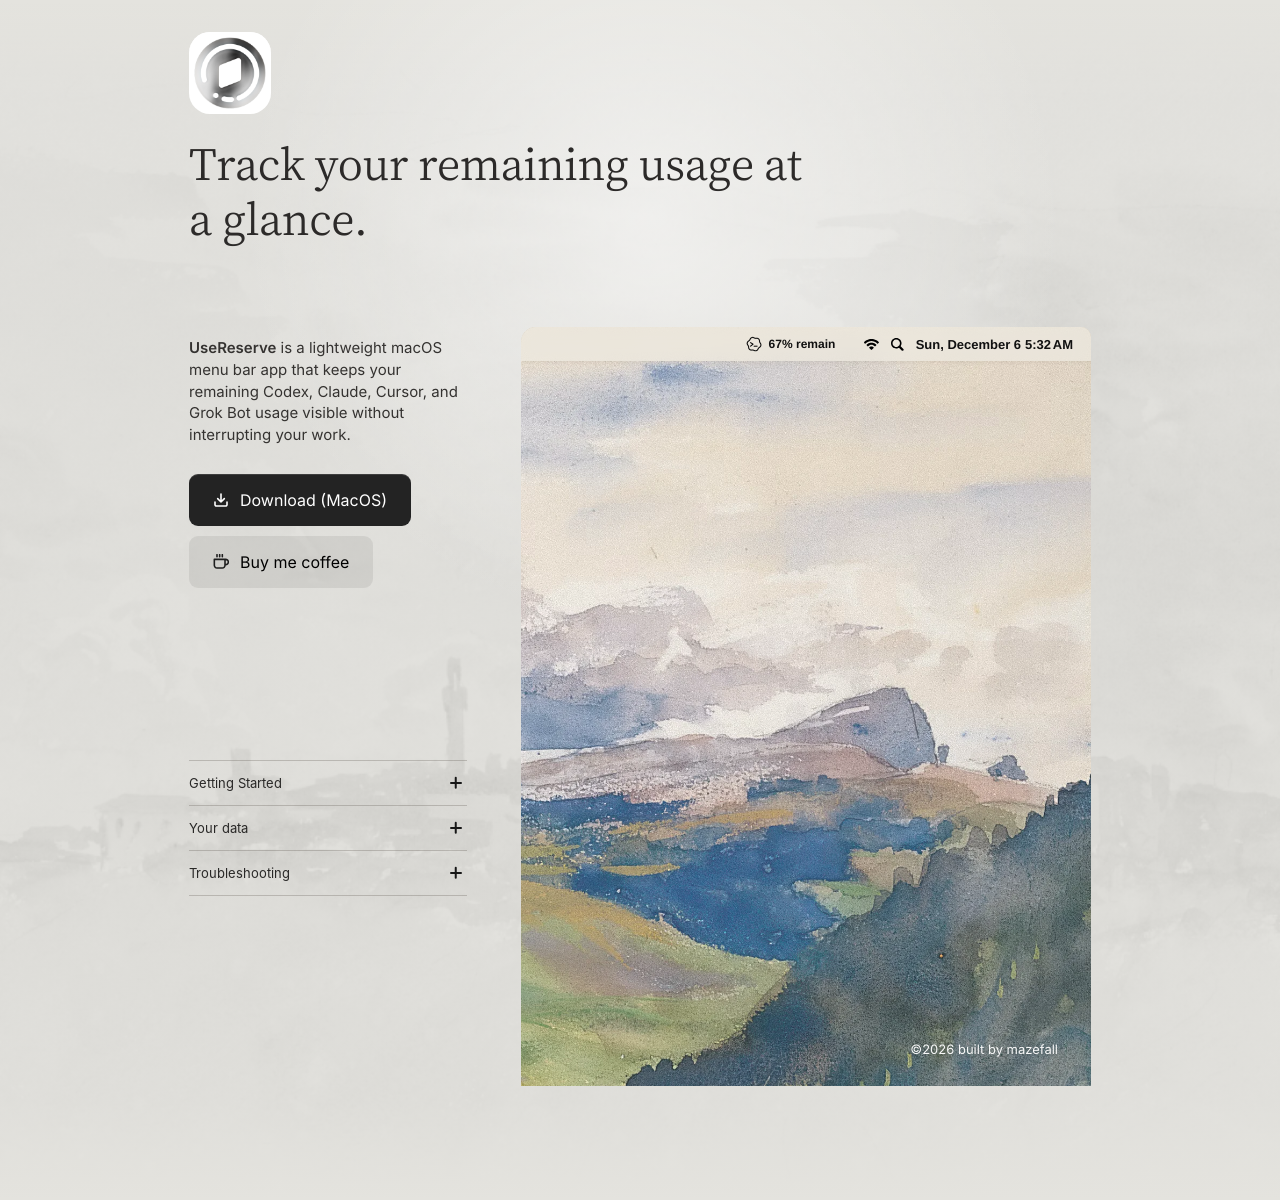
==== index.html @ 4b5d15a0 "Publish 344d034" ====
<!DOCTYPE html><html lang="en"><head><meta charSet="utf-8"/><meta name="viewport" content="width=device-width, initial-scale=1"/><link rel="preload" href="/images/usereserve-app-icon.png" as="image"/><link rel="preload" href="/images/download.svg" as="image"/><link rel="preload" href="/images/coffee.svg" as="image"/><link rel="preload" as="image" href="/images/met-watercolor.webp"/><link rel="preload" as="image" href="/images/codex-menu-template.png"/><link rel="preload" as="image" href="/images/more-option.svg"/><link rel="preload" as="image" href="/images/codex-icon.svg"/><link rel="preload" as="image" href="/images/claude-mark.png"/><link rel="preload" as="image" href="/images/cursor-icon.svg"/><link rel="preload" as="image" href="/images/grok-icon.svg"/><link rel="stylesheet" href="/_next/static/chunks/12x0hkj8fry18.css" data-precedence="next"/><link rel="preload" as="script" fetchPriority="low" href="/_next/static/chunks/2-xwlmnlyaeq1.js"/><script src="/_next/static/chunks/3fy_b2e1xac-s.js" async=""></script><script src="/_next/static/chunks/05tem0visqf24.js" async=""></script><script src="/_next/static/chunks/turbopack-0192ip6_jhaq9.js" async=""></script><script src="/_next/static/chunks/44oxwbh__ebkl.js" async="" crossorigin=""></script><script src="/_next/static/chunks/21liqk9z2zonb.js" async="" crossorigin=""></script><link rel="preload" as="image" href="/images/menu-wifi.svg"/><link rel="preload" as="image" href="/images/menu-search.svg"/><link rel="preload" href="https://static.cloudflareinsights.com/beacon.min.js" as="script" crossorigin=""/><meta name="theme-color" content="#e4e3de"/><title>UseReserve — macOS Usage: Codex, Claude, Cursor &amp; Grok Bot</title><meta name="description" content="A lightweight macOS menu bar app that keeps your remaining Codex, Claude, Cursor, and Grok Bot usage visible without interrupting your work."/><meta name="application-name" content="UseReserve"/><meta name="author" content="mazefall"/><meta name="robots" content="index, follow"/><meta name="googlebot" content="index, follow, max-video-preview:-1, max-image-preview:large, max-snippet:-1"/><link rel="canonical" href="https://usereserve.app/"/><meta name="google-site-verification" content="Ph3ktvAOfqdHMxSouBUlSY4p__La_72pyCP1MsgeFTg"/><meta property="og:title" content="UseReserve — macOS Usage: Codex, Claude, Cursor &amp; Grok Bot"/><meta property="og:description" content="Keep your remaining Codex, Claude, Cursor, and Grok Bot usage visible from the macOS menu bar."/><meta property="og:url" content="https://usereserve.app/"/><meta property="og:site_name" content="UseReserve"/><meta property="og:image" content="https://usereserve.app/images/usereserve-social.png"/><meta property="og:image:width" content="1200"/><meta property="og:image:height" content="630"/><meta property="og:image:alt" content="UseReserve — track your remaining usage at a glance"/><meta property="og:type" content="website"/><meta name="twitter:card" content="summary_large_image"/><meta name="twitter:title" content="UseReserve — macOS Usage: Codex, Claude, Cursor &amp; Grok Bot"/><meta name="twitter:description" content="Keep your remaining Codex, Claude, Cursor, and Grok Bot usage visible from the macOS menu bar."/><meta name="twitter:image" content="https://usereserve.app/images/usereserve-social.png"/><link rel="shortcut icon" href="/images/usereserve-app-icon.png"/><link rel="icon" href="/images/usereserve-app-icon.png"/><link rel="apple-touch-icon" href="/images/usereserve-app-icon.png"/><script src="/_next/static/chunks/0cz1d0mv5g_q7.js" noModule=""></script></head><body><div hidden=""><!--$--><!--/$--></div><script type="application/ld+json">{"@context":"https://schema.org","@type":"SoftwareApplication","name":"UseReserve","url":"https://usereserve.app/","image":"https://usereserve.app/images/usereserve-app-icon.png","description":"A lightweight macOS menu bar app that keeps remaining Codex, Claude, Cursor, and Grok Bot usage visible at a glance.","applicationCategory":"DeveloperApplication","operatingSystem":"macOS","downloadUrl":"https://github.com/mazefall/usereserve-site/releases/download/v1.1.0/UseReserve-1.1.0.dmg","offers":{"@type":"Offer","price":"0","priceCurrency":"USD"},"author":{"@type":"Person","name":"mazefall","url":"https://www.mazefall.com"}}</script><main class="site-page"><div class="page-content"><img class="app-icon" src="/images/usereserve-app-icon.png" alt="UseReserve" width="82" height="82"/><h1><span>Track your remaining usage at</span><span class="headline-second">a glance.</span></h1><p class="intro-copy"><strong>UseReserve</strong> is a lightweight macOS menu bar app that keeps your remaining Codex, Claude, Cursor, and Grok Bot usage visible without interrupting your work.</p><div class="actions" aria-label="UseReserve links"><a class="cta cta--primary" href="https://github.com/mazefall/usereserve-site/releases/download/v1.1.0/UseReserve-1.1.0.dmg"><img class="cta-icon" src="/images/download.svg" alt="" aria-hidden="true"/><span>Download (MacOS)</span></a><a class="cta cta--secondary" href="https://buymeacoffee.com/usereserve"><img class="cta-icon" src="/images/coffee.svg" alt="" aria-hidden="true"/><span>Buy me coffee</span></a></div><figure class="product-demo" aria-label="UseReserve running in the macOS menu bar"><img class="demo-artwork" src="/images/met-watercolor.webp" alt="Watercolor landscape with mountains and a deep blue valley" width="3876" height="2484"/><div class="demo-wash" aria-hidden="true"></div><div class="menu-bar"><div class="menu-trailing"><div class="menu-status-anchor"><div class="reserve-status" aria-hidden="true"><div class="status-rotator"><span class="status-provider"><img class="status-icon status-icon--codex" src="/images/codex-menu-template.png" alt=""/><span>67% remain</span></span></div></div><section class="usage-panel" aria-label="Example usage remaining" aria-hidden="true"><header class="usage-header"><strong>Usage Remaining</strong><img class="usage-more-icon" src="/images/more-option.svg" alt=""/></header><div class="usage-provider usage-provider--codex"><span class="provider-icon-shell provider-icon-shell--codex"><img src="/images/codex-icon.svg" alt="Codex"/></span><div class="usage-rows"><div class="usage-row"><span>Weekly</span><span class="usage-percent">67%</span><span class="usage-reset">Jul 21</span></div><div class="usage-row usage-row--reserve"><span></span><span class="reset-badge">1</span><span>Available Reset</span></div></div></div><div class="usage-divider usage-divider--codex-claude"></div><div class="usage-provider usage-provider--claude"><span class="provider-icon-shell provider-icon-shell--claude"><img src="/images/claude-mark.png" alt="Claude"/></span><div class="usage-rows"><div class="usage-row"><span>5hr Session</span><span class="usage-percent">100%</span><span class="usage-reset">1:34pm</span></div><div class="usage-row"><span>Weekly</span><span class="usage-percent">32%</span><span class="usage-reset">Jul 22</span></div></div></div><div class="usage-divider usage-divider--claude-cursor"></div><div class="usage-provider usage-provider--cursor"><span class="provider-icon-shell provider-icon-shell--cursor"><img src="/images/cursor-icon.svg" alt="Cursor"/></span><div class="usage-rows"><div class="usage-row"><span>Cursor</span><span class="usage-percent">72%</span><span class="usage-reset">Sep 30</span></div><div class="usage-row"><span>Other Models</span><span class="usage-percent">84%</span><span class="usage-reset">Sep 30</span></div></div></div><div class="usage-divider usage-divider--cursor-grok"></div><div class="usage-provider usage-provider--grok"><span class="provider-icon-shell provider-icon-shell--grok"><img src="/images/grok-icon.svg" alt="Grok Bot"/></span><div class="usage-rows"><div class="usage-row"><span>Weekly</span><span class="usage-percent">89%</span><span class="usage-reset">Sep 7</span></div></div></div></section></div><div class="menu-system-icons" aria-hidden="true"><img class="menu-symbol menu-symbol--wifi" src="/images/menu-wifi.svg" alt=""/><img class="menu-symbol menu-symbol--search" src="/images/menu-search.svg" alt=""/></div><span class="menu-time" aria-hidden="true"><span></span><span class="menu-clock"></span></span></div></div><figcaption class="art-credit">©2026 built by<!-- --> <a href="https://www.mazefall.com" target="_blank" rel="noreferrer">mazefall</a></figcaption></figure><div class="accordions"><section class="accordion-item" id="getting-started"><button class="accordion-trigger" id="getting-started-trigger" type="button" aria-expanded="false" aria-controls="getting-started-panel"><span>Getting Started</span><span class="accordion-symbol" aria-hidden="true"></span></button><div class="accordion-panel" id="getting-started-panel" role="region" aria-labelledby="getting-started-trigger" aria-hidden="true"><div class="accordion-panel-inner"><p>Open Codex, Claude Desktop, Cursor, or Grok Bot once, then launch UseReserve to see the limits available on your Mac. macOS may ask permission before UseReserve can read a protected local sign-in.</p></div></div></section><section class="accordion-item" id="your-data"><button class="accordion-trigger" id="your-data-trigger" type="button" aria-expanded="false" aria-controls="your-data-panel"><span>Your data</span><span class="accordion-symbol" aria-hidden="true"></span></button><div class="accordion-panel" id="your-data-panel" role="region" aria-labelledby="your-data-trigger" aria-hidden="true"><div class="accordion-panel-inner"><p>The UseReserve app is read-only and never stores credentials, cookies, or message content. It reads only the local sign-in information each installed provider needs for an ephemeral usage request. This website uses privacy-first Cloudflare Web Analytics to count visits and page performance without cookies or personal profiles.</p></div></div></section><section class="accordion-item" id="troubleshooting"><button class="accordion-trigger" id="troubleshooting-trigger" type="button" aria-expanded="false" aria-controls="troubleshooting-panel"><span>Troubleshooting</span><span class="accordion-symbol" aria-hidden="true"></span></button><div class="accordion-panel" id="troubleshooting-panel" role="region" aria-labelledby="troubleshooting-trigger" aria-hidden="true"><div class="accordion-panel-inner"><dl class="troubleshooting-list"><div><dt>Menu bar</dt><dd>Open UseReserve again if its icon is missing. If your menu bar is crowded, close an unused menu-bar app so macOS has room to show it.</dd></div><div><dt>Sign-in</dt><dd>Open Codex, Claude Desktop, Cursor, or Grok Bot and confirm you are signed in, then return to UseReserve.</dd></div><div><dt>Claude permission</dt><dd>Choose Connect Claude in UseReserve and approve access to Claude Safe Storage when macOS asks.</dd></div><div><dt>Cursor usage</dt><dd>Cursor must be installed and signed in. UseReserve shows Cursor and Other Models when those limits are available for your individual plan.</dd></div><div><dt>Grok Bot usage</dt><dd>Grok Bot must be installed. UseReserve prefers the account signed into Grok Bot, then falls back to Cursor&#x27;s sign-in if that account is unavailable or rejected. When Cursor fallback is active, choose Use Grok Bot Sign-In to switch accounts; if macOS blocks Grok Bot Safe Storage, choose Allow Grok Bot Access.</dd></div><div><dt>Stale readings</dt><dd>UseReserve keeps the last available reading during a temporary outage and shows when it was last updated.</dd></div><div><dt>Refresh</dt><dd>Open the more menu and choose Refresh after reconnecting to the internet or signing in again.</dd></div><div><dt>Hiding an app</dt><dd>Open the more menu and untick an app under Show/Hide to drop it from the panel. It stops being polled until you tick it again.</dd></div><div><dt>Login Items</dt><dd>If UseReserve does not start automatically, open System Settings → General → Login Items and enable UseReserve.</dd></div></dl></div></div></section></div></div></main><!--$--><!--/$--><script src="/_next/static/chunks/2-xwlmnlyaeq1.js" id="_R_" async=""></script><script>(self.__next_f=self.__next_f||[]).push([0])</script><script>self.__next_f.push([1,"1:\"$Sreact.fragment\"\n2:I[39756,[\"/_next/static/chunks/44oxwbh__ebkl.js\"],\"default\"]\n3:I[37457,[\"/_next/static/chunks/44oxwbh__ebkl.js\"],\"default\"]\n4:I[79520,[\"/_next/static/chunks/44oxwbh__ebkl.js\"],\"\"]\n5:I[35614,[\"/_next/static/chunks/44oxwbh__ebkl.js\",\"/_next/static/chunks/21liqk9z2zonb.js\"],\"ProductDemo\"]\n6:I[59805,[\"/_next/static/chunks/44oxwbh__ebkl.js\",\"/_next/static/chunks/21liqk9z2zonb.js\"],\"AccordionList\"]\n7:I[97367,[\"/_next/static/chunks/44oxwbh__ebkl.js\"],\"OutletBoundary\"]\n8:\"$Sreact.suspense\"\na:I[97367,[\"/_next/static/chunks/44oxwbh__ebkl.js\"],\"ViewportBoundary\"]\nd:I[68027,[\"/_next/static/chunks/44oxwbh__ebkl.js\"],\"default\",1]\n:HL[\"/_next/static/chunks/12x0hkj8fry18.css\",\"style\"]\n:HL[\"/images/usereserve-app-icon.png\",\"image\"]\n:HL[\"/images/download.svg\",\"image\"]\n:HL[\"/images/coffee.svg\",\"image\"]\n0:{\"P\":null,\"c\":[\"\",\"\"],\"q\":\"\",\"i\":false,\"f\":[[[\"\",{\"children\":[\"__PAGE__\",{},\"$undefined\",\"$undefined\",4608]},\"$undefined\",\"$undefined\",4624],[[\"$\",\"$1\",\"c\",{\"children\":[[[\"$\",\"link\",\"0\",{\"rel\":\"stylesheet\",\"href\":\"/_next/static/chunks/12x0hkj8fry18.css\",\"precedence\":\"next\",\"crossOrigin\":\"$undefined\",\"nonce\":\"$undefined\"}],[\"$\",\"script\",\"script-0\",{\"src\":\"/_next/static/chunks/44oxwbh__ebkl.js\",\"async\":true,\"nonce\":\"$undefined\"}]],[\"$\",\"html\",null,{\"lang\":\"en\",\"children\":[\"$\",\"body\",null,{\"children\":[[\"$\",\"$L2\",null,{\"parallelRouterKey\":\"children\",\"error\":\"$undefined\",\"errorStyles\":\"$undefined\",\"errorScripts\":\"$undefined\",\"template\":[\"$\",\"$L3\",null,{}],\"templateStyles\":\"$undefined\",\"templateScripts\":\"$undefined\",\"notFound\":[[[\"$\",\"title\",null,{\"children\":\"404: This page could not be found.\"}],[\"$\",\"div\",null,{\"style\":{\"fontFamily\":\"system-ui,\\\"Segoe UI\\\",Roboto,Helvetica,Arial,sans-serif,\\\"Apple Color Emoji\\\",\\\"Segoe UI Emoji\\\"\",\"height\":\"100vh\",\"textAlign\":\"center\",\"display\":\"flex\",\"flexDirection\":\"column\",\"alignItems\":\"center\",\"justifyContent\":\"center\"},\"children\":[\"$\",\"div\",null,{\"children\":[[\"$\",\"style\",null,{\"dangerouslySetInnerHTML\":{\"__html\":\"body{color:#000;background:#fff;margin:0}.next-error-h1{border-right:1px solid rgba(0,0,0,.3)}@media (prefers-color-scheme:dark){body{color:#fff;background:#000}.next-error-h1{border-right:1px solid rgba(255,255,255,.3)}}\"}}],[\"$\",\"h1\",null,{\"className\":\"next-error-h1\",\"style\":{\"display\":\"inline-block\",\"margin\":\"0 20px 0 0\",\"padding\":\"0 23px 0 0\",\"fontSize\":24,\"fontWeight\":500,\"verticalAlign\":\"top\",\"lineHeight\":\"49px\"},\"children\":404}],[\"$\",\"div\",null,{\"style\":{\"display\":\"inline-block\"},\"children\":[\"$\",\"h2\",null,{\"style\":{\"fontSize\":14,\"fontWeight\":400,\"lineHeight\":\"49px\",\"margin\":0},\"children\":\"This page could not be found.\"}]}]]}]}]],[]],\"forbidden\":\"$undefined\",\"unauthorized\":\"$undefined\"}],[\"$\",\"$L4\",null,{\"id\":\"cloudflare-web-analytics\",\"strategy\":\"afterInteractive\",\"type\":\"module\",\"crossOrigin\":\"anonymous\",\"src\":\"https://static.cloudflareinsights.com/beacon.min.js\",\"data-cf-beacon\":\"{\\\"token\\\":\\\"161fef571741419490c86eca821cf598\\\"}\"}]]}]}]]}],{\"children\":[[\"$\",\"$1\",\"c\",{\"children\":[[[\"$\",\"script\",null,{\"type\":\"application/ld+json\",\"dangerouslySetInnerHTML\":{\"__html\":\"{\\\"@context\\\":\\\"https://schema.org\\\",\\\"@type\\\":\\\"SoftwareApplication\\\",\\\"name\\\":\\\"UseReserve\\\",\\\"url\\\":\\\"https://usereserve.app/\\\",\\\"image\\\":\\\"https://usereserve.app/images/usereserve-app-icon.png\\\",\\\"description\\\":\\\"A lightweight macOS menu bar app that keeps remaining Codex, Claude, Cursor, and Grok Bot usage visible at a glance.\\\",\\\"applicationCategory\\\":\\\"DeveloperApplication\\\",\\\"operatingSystem\\\":\\\"macOS\\\",\\\"downloadUrl\\\":\\\"https://github.com/mazefall/usereserve-site/releases/download/v1.1.0/UseReserve-1.1.0.dmg\\\",\\\"offers\\\":{\\\"@type\\\":\\\"Offer\\\",\\\"price\\\":\\\"0\\\",\\\"priceCurrency\\\":\\\"USD\\\"},\\\"author\\\":{\\\"@type\\\":\\\"Person\\\",\\\"name\\\":\\\"mazefall\\\",\\\"url\\\":\\\"https://www.mazefall.com\\\"}}\"}}],[\"$\",\"main\",null,{\"className\":\"site-page\",\"children\":[\"$\",\"div\",null,{\"className\":\"page-content\",\"children\":[[\"$\",\"img\",null,{\"className\":\"app-icon\",\"src\":\"/images/usereserve-app-icon.png\",\"alt\":\"UseReserve\",\"width\":82,\"height\":82}],[\"$\",\"h1\",null,{\"children\":[[\"$\",\"span\",null,{\"children\":\"Track your remaining usage at\"}],[\"$\",\"span\",null,{\"className\":\"headline-second\",\"children\":\"a glance.\"}]]}],[\"$\",\"p\",null,{\"className\":\"intro-copy\",\"children\":[[\"$\",\"strong\",null,{\"children\":\"UseReserve\"}],\" is a lightweight macOS menu bar app that keeps your remaining Codex, Claude, Cursor, and Grok Bot usage visible without interrupting your work.\"]}],[\"$\",\"div\",null,{\"className\":\"actions\",\"aria-label\":\"UseReserve links\",\"children\":[[\"$\",\"a\",null,{\"className\":\"cta cta--primary\",\"href\":\"https://github.com/mazefall/usereserve-site/releases/download/v1.1.0/UseReserve-1.1.0.dmg\",\"children\":[[\"$\",\"img\",null,{\"className\":\"cta-icon\",\"src\":\"/images/download.svg\",\"alt\":\"\",\"aria-hidden\":\"true\"}],[\"$\",\"span\",null,{\"children\":\"Download (MacOS)\"}]]}],[\"$\",\"a\",null,{\"className\":\"cta cta--secondary\",\"href\":\"https://buymeacoffee.com/usereserve\",\"children\":[[\"$\",\"img\",null,{\"className\":\"cta-icon\",\"src\":\"/images/coffee.svg\",\"alt\":\"\",\"aria-hidden\":\"true\"}],[\"$\",\"span\",null,{\"children\":\"Buy me coffee\"}]]}]]}],[\"$\",\"$L5\",null,{}],[\"$\",\"$L6\",null,{}]]}]}]],[[\"$\",\"script\",\"script-0\",{\"src\":\"/_next/static/chunks/21liqk9z2zonb.js\",\"async\":true,\"nonce\":\"$undefined\"}]],[\"$\",\"$L7\",null,{\"children\":[\"$\",\"$8\",null,{\"name\":\"Next.MetadataOutlet\",\"children\":\"$@9\"}]}]]}],{},null,false,null]},null,false,null],[\"$\",\"$1\",\"h\",{\"children\":[null,[\"$\",\"$La\",null,{\"children\":\"$Lb\"}],\"$Lc\",null]}],false]],\"m\":\"$undefined\",\"G\":[\"$d\",[\"$Le\"]],\"S\":true,\"h\":null,\"r\":\"$undefined\",\"s\":\"$undefined\",\"a\":\"$undefined\",\"l\":\"$undefined\",\"p\":\"$undefined\",\"d\":\"$undefined\",\"b\":\"pVK3_zwSUQrmt5VU-mukL\"}\nf:I[97367,[\"/_next/static/chunks/44oxwbh__ebkl.js\"],\"MetadataBoundary\"]\nc:[\"$\",\"div\",null,{\"hidden\":true,\"children\":[\"$\",\"$Lf\",null,{\"children\":[\"$\",\"$8\",null,{\"name\":\"Next.Metadata\",\"children\":\"$L10\"}]}]}]\ne:[\"$\",\"link\",\"0\",{\"rel\":\"stylesheet\",\"href\":\"/_next/static/chunks/12x0hkj8fry18.css\",\"precedence\":\"next\",\"crossOrigin\":\"$undefined\",\"nonce\":\"$undefined\"}]\nb:[[\"$\",\"meta\",\"0\",{\"charSet\":\"utf-8\"}],[\"$\",\"meta\",\"1\",{\"name\":\"viewport\",\"content\":\"width=device-width, initial-scale=1\"}],[\"$\",\"meta\",\"2\",{\"name\":\"theme-color\",\"content\":\"#e4e3de\"}]]\n11:I[27201,[\"/_next/static/chunks/44oxwbh__ebkl.js\"],\"IconMark\"]\n9:null\n10:[[\"$\",\"title\",\"0\",{\"children\":\"UseReserve — macOS Usage: Codex, Claude, Cursor \u0026 Grok Bot\"}],[\"$\",\"meta\",\"1\",{\"name\":\"description\",\"content\":\"A lightweight macOS menu bar app that keeps your remaining Codex, Claude, Cursor, and Grok Bot usage visible without interrupting your work.\"}],[\"$\",\"meta\",\"2\",{\"name\":\"application-name\",\"content\":\"UseReserve\"}],[\"$\",\"meta\",\"3\",{\"name\":\"author\",\"content\":\"mazefall\"}],[\"$\",\"meta\",\"4\",{\"name\":\"robots\",\"content\":\"index, follow\"}],[\"$\",\"meta\",\"5\",{\"name\":\"googlebot\",\"content\":\"index, follow, max-video-preview:-1, max-image-preview:large, max-snippet:-1\"}],[\"$\",\"link\",\"6\",{\"rel\":\"canonical\",\"href\":\"https://usereserve.app/\"}],[\"$\",\"meta\",\"7\",{\"name\":\"google-site-verification\",\"content\":\"Ph3ktvAOfqdHMxSouBUlSY4p__La_72pyCP1MsgeFTg\"}],[\"$\",\"meta\",\"8\",{\"property\":\"og:title\",\"content\":\"UseReserve — macOS Usage: Codex, Claude, Cursor \u0026 Grok Bot\"}],[\"$\",\"meta\",\"9\",{\"property\":\"og:description\",\"content\":\"Keep your remaining Codex, Claude, Cursor, and Grok Bot usage visible from the macOS menu bar.\"}],[\"$\",\"meta\",\"10\",{\"property\":\"og:url\",\"content\":\"https://usereserve.app/\"}],[\"$\",\"meta\",\"11\",{\"property\":\"og:site_name\",\"content\":\"UseReserve\"}],[\"$\",\"meta\",\"12\",{\"property\":\"og:image\",\"content\":\"https://usereserve.app/images/usereserve-social.png\"}],[\"$\",\"meta\",\"13\",{\"property\":\"og:image:width\",\"content\":\"1200\"}],[\"$\",\"meta\",\"14\",{\"property\":\"og:image:height\",\"content\":\"630\"}],[\"$\",\"meta\",\"15\",{\"property\":\"og:image:alt\",\"content\":\"UseReserve — track your remaining usage at a glance\"}],[\"$\",\"meta\",\"16\",{\"property\":\"og:type\",\"content\":\"website\"}],[\"$\",\"meta\",\"17\",{\"name\":\"twitter:card\",\"content\":\"summary_large_image\"}],[\"$\",\"meta\",\"18\",{\"name\":\"twitter:title\",\"content\":\"UseReserve — macOS Usage: Codex, Claude, Cursor \u0026 Grok Bot\"}],[\"$\",\"meta\",\"19\",{\"name\":\"twitter:description\",\"content\":\"Keep your remaining Codex, Claude, Cursor, and Grok Bot usage visible from the macOS menu bar.\"}],[\"$\",\"meta\",\"20\",{\"name\":\"twitter:image\",\"content\":\"https://usereserve.app/images/usereserve-social.png\"}],[\"$\",\"link\",\"21\",{\"rel\":\"shortcut icon\",\"href\":\"/images/usereserve-app-icon.png\"}],[\"$\",\"link\",\"22\",{\"rel\":\"icon\",\"href\":\"/images/usereserve-app-icon.png\"}],[\"$\",\"link\",\"23\",{\"rel\":\"apple-touch-icon\",\"href\":\"/images/usereserve-app-icon.png\"}],[\"$\",\"$L11\",\"24\",{}]]\n"])</script></body></html>
---- _next/static/chunks/12x0hkj8fry18.css ----
@layer theme{:root,:host{--font-sans:ui-sans-serif, system-ui, sans-serif, "Apple Color Emoji", "Segoe UI Emoji", "Segoe UI Symbol", "Noto Color Emoji";--font-mono:ui-monospace, SFMono-Regular, Menlo, Monaco, Consolas, "Liberation Mono", "Courier New", monospace;--spacing:.25rem;--default-font-family:var(--font-sans);--default-mono-font-family:var(--font-mono)}}@layer base{*,:after,:before,::backdrop{box-sizing:border-box;border:0 solid;margin:0;padding:0}::file-selector-button{box-sizing:border-box;border:0 solid;margin:0;padding:0}html,:host{-webkit-text-size-adjust:100%;tab-size:4;line-height:1.5;font-family:var(--default-font-family,ui-sans-serif, system-ui, sans-serif, "Apple Color Emoji", "Segoe UI Emoji", "Segoe UI Symbol", "Noto Color Emoji");font-feature-settings:var(--default-font-feature-settings,normal);font-variation-settings:var(--default-font-variation-settings,normal);-webkit-tap-highlight-color:transparent}hr{height:0;color:inherit;border-top-width:1px}abbr:where([title]){-webkit-text-decoration:underline dotted;text-decoration:underline dotted}h1,h2,h3,h4,h5,h6{font-size:inherit;font-weight:inherit}a{color:inherit;-webkit-text-decoration:inherit;-webkit-text-decoration:inherit;-webkit-text-decoration:inherit;-webkit-text-decoration:inherit;text-decoration:inherit}b,strong{font-weight:bolder}code,kbd,samp,pre{font-family:var(--default-mono-font-family,ui-monospace, SFMono-Regular, Menlo, Monaco, Consolas, "Liberation Mono", "Courier New", monospace);font-feature-settings:var(--default-mono-font-feature-settings,normal);font-variation-settings:var(--default-mono-font-variation-settings,normal);font-size:1em}small{font-size:80%}sub,sup{vertical-align:baseline;font-size:75%;line-height:0;position:relative}sub{bottom:-.25em}sup{top:-.5em}table{text-indent:0;border-color:inherit;border-collapse:collapse}:-moz-focusring{outline:auto}progress{vertical-align:baseline}summary{display:list-item}ol,ul,menu{list-style:none}img,svg,video,canvas,audio,iframe,embed,object{vertical-align:middle;display:block}img,video{max-width:100%;height:auto}button,input,select,optgroup,textarea{font:inherit;font-feature-settings:inherit;font-variation-settings:inherit;letter-spacing:inherit;color:inherit;opacity:1;background-color:#0000;border-radius:0}::file-selector-button{font:inherit;font-feature-settings:inherit;font-variation-settings:inherit;letter-spacing:inherit;color:inherit;opacity:1;background-color:#0000;border-radius:0}:where(select:is([multiple],[size])) optgroup{font-weight:bolder}:where(select:is([multiple],[size])) optgroup option{padding-inline-start:20px}::file-selector-button{margin-inline-end:4px}::placeholder{opacity:1}@supports (not ((-webkit-appearance:-apple-pay-button))) or (contain-intrinsic-size:1px){::placeholder{color:currentColor}@supports (color:color-mix(in lab, red, red)){::placeholder{color:color-mix(in oklab, currentcolor 50%, transparent)}}}textarea{resize:vertical}::-webkit-search-decoration{-webkit-appearance:none}::-webkit-date-and-time-value{min-height:1lh;text-align:inherit}::-webkit-datetime-edit{display:inline-flex}::-webkit-datetime-edit-fields-wrapper{padding:0}::-webkit-datetime-edit{padding-block:0}::-webkit-datetime-edit-year-field{padding-block:0}::-webkit-datetime-edit-month-field{padding-block:0}::-webkit-datetime-edit-day-field{padding-block:0}::-webkit-datetime-edit-hour-field{padding-block:0}::-webkit-datetime-edit-minute-field{padding-block:0}::-webkit-datetime-edit-second-field{padding-block:0}::-webkit-datetime-edit-millisecond-field{padding-block:0}::-webkit-datetime-edit-meridiem-field{padding-block:0}::-webkit-calendar-picker-indicator{line-height:1}:-moz-ui-invalid{box-shadow:none}button,input:where([type=button],[type=reset],[type=submit]){appearance:button}::file-selector-button{appearance:button}::-webkit-inner-spin-button{height:auto}::-webkit-outer-spin-button{height:auto}[hidden]:where(:not([hidden=until-found])){display:none!important}}@layer components;@layer utilities{.visible{visibility:visible}.sr-only{clip-path:inset(50%);white-space:nowrap;border-width:0;width:1px;height:1px;margin:-1px;padding:0;position:absolute;overflow:hidden}.static{position:static}.start{inset-inline-start:var(--spacing)}.grow{flex-grow:1}}@font-face{font-family:Inter;src:url(/fonts/Inter-Regular.otf)format("opentype");font-style:normal;font-weight:400;font-display:swap}@font-face{font-family:Inter;src:url(/fonts/Inter-Medium.otf)format("opentype");font-style:normal;font-weight:500;font-display:swap}@font-face{font-family:Inter;src:url(/fonts/Inter-SemiBold.otf)format("opentype");font-style:normal;font-weight:600;font-display:swap}@font-face{font-family:Cactus Classical Serif;src:url(/fonts/CactusClassicalSerif-Site.ttf)format("truetype");font-style:normal;font-weight:400;font-display:swap}:root{--ink:#292827;--muted-ink:#65615e;--paper:#e4e3de;--line:#564f4945}*{box-sizing:border-box}html{background-color:var(--paper);min-height:100%}body{min-height:100vh;color:var(--ink);background-color:var(--paper);-webkit-font-smoothing:antialiased;text-rendering:geometricprecision;margin:0;font-family:Inter,-apple-system,BlinkMacSystemFont,Segoe UI,sans-serif;font-size:14px}button,a{-webkit-tap-highlight-color:transparent;font:inherit}.sr-only{clip:rect(0, 0, 0, 0);white-space:nowrap;border:0;width:1px;height:1px;margin:-1px;padding:0;position:absolute;overflow:hidden}.site-page{background-color:var(--paper);isolation:isolate;min-height:max(1200px,100svh);position:relative;overflow:hidden}.site-page:before,.site-page:after{z-index:-2;content:"";pointer-events:none;position:absolute;inset:0}.site-page:before{filter:saturate(.26)contrast(.92);opacity:.68;background:url(/images/paper-landscape.png) bottom/cover no-repeat;-webkit-mask-image:linear-gradient(#0000 0,#000 8% 92%,#0000 100%);mask-image:linear-gradient(#0000 0,#000 8% 92%,#0000 100%)}.site-page:after{z-index:-1;background:radial-gradient(circle at 51% 18%,#ffffff80,#0000 35%),linear-gradient(#e4e3dea8,#e4e3dec7)}.page-content{width:902px;min-height:1054px;margin:max(32px,50svh - 527px) auto 0;position:relative}.app-icon{object-fit:cover;border-radius:21px;width:82px;height:82px;animation:.52s cubic-bezier(.22,1,.36,1) 80ms both reveal-icon;position:absolute;top:0;left:0;box-shadow:inset 0 1px #fffffff2}h1{color:#2c2a29;letter-spacing:-.46px;width:650px;margin:0;font-family:Cactus Classical Serif,Georgia,serif;font-size:46px;font-weight:400;line-height:1.19;animation:.65s cubic-bezier(.22,1,.36,1) .5s both reveal-text;position:absolute;top:104px;left:0}h1>span{display:block}.actions{flex-direction:column;align-items:flex-start;gap:10px;animation:.68s cubic-bezier(.22,1,.36,1) 1.1s both reveal-lower-content;display:flex;position:absolute;top:442px;left:0}.cta{white-space:nowrap;border:0;border-radius:9px;justify-content:center;align-items:center;gap:11px;min-height:52px;padding:0 24px;font-size:16px;font-weight:400;line-height:1;text-decoration:none;transition:background-color .18s,box-shadow .18s,transform .18s cubic-bezier(.22,1,.36,1);display:inline-flex}.cta--primary{color:#fff;background:#232323;box-shadow:inset 0 1px #ffffff1f}.cta--secondary{color:#000;background:#00000012}.cta:disabled{cursor:not-allowed;opacity:1}@media (hover:hover){.cta--primary:hover{background:#151515;box-shadow:inset 0 1px #ffffff29,0 4px 12px #0000001f}.cta--secondary:hover{background:#0000001c}.cta:not(:disabled):hover{transform:translateY(-1px)}}.cta:not(:disabled):active{transform:translateY(0)}.cta-icon{flex:none;width:16px;height:16px;display:block}.intro-copy{color:#343230;width:278px;margin:0;font-size:15px;font-weight:300;line-height:1.45;animation:.68s cubic-bezier(.22,1,.36,1) 1.04s both reveal-lower-content;position:absolute;top:305px;left:0}.intro-copy strong{font-weight:600}.accordions{width:278px;animation:.68s cubic-bezier(.22,1,.36,1) 1.22s both reveal-lower-content;position:absolute;top:728px;left:0}.accordion-item{border-top:1px solid var(--line)}.accordion-item:last-child{border-bottom:1px solid var(--line)}.accordion-trigger{cursor:pointer;width:100%;min-height:44px;color:inherit;text-align:left;background:0 0;border:0;justify-content:space-between;align-items:center;padding:0 28px 0 0;font-size:13px;line-height:1.3;display:flex;position:relative}.accordion-symbol{color:#171717;width:14px;height:14px;position:absolute;right:4px}.accordion-symbol:before,.accordion-symbol:after{content:"";background:currentColor;border-radius:2px;width:12px;height:1.5px;transition:transform .28s cubic-bezier(.22,1,.36,1),opacity .18s;position:absolute;top:6px;left:1px}.accordion-symbol:after{transform:rotate(90deg)}.accordion-item.is-open .accordion-symbol:after{opacity:0;transform:rotate(0)}.accordion-trigger:focus-visible,.cta:focus-visible,.art-credit:focus-visible,.art-credit a:focus-visible{outline-offset:4px;border-radius:3px;outline:2px solid #292827}.accordion-panel{opacity:0;grid-template-rows:0fr;transition:grid-template-rows .42s cubic-bezier(.22,1,.36,1),opacity .24s;display:grid}.accordion-item.is-open .accordion-panel{opacity:1;grid-template-rows:1fr}.accordion-panel-inner{overscroll-behavior:contain;scrollbar-color:#564f4957 transparent;scrollbar-width:thin;min-height:0;max-height:140px;padding-right:6px;overflow:hidden auto}.accordions p{color:#3c3937;margin:-1px 0 18px;font-size:13px;line-height:1.53}.troubleshooting-list{color:#3c3937;gap:11px;margin:-1px 0 18px;font-size:13px;line-height:1.45;display:grid}.troubleshooting-list div{gap:2px;display:grid}.troubleshooting-list dt{font-weight:600}.troubleshooting-list dd{margin:0}.product-demo{background:#d9d2c7;border-radius:15px 10px 0 0;width:570px;height:759px;margin:0;animation:.72s cubic-bezier(.22,1,.36,1) 1.1s both reveal-lower-content;position:absolute;top:295px;left:332px;overflow:hidden;box-shadow:inset 0 1px #ffffffa6;container-type:inline-size}.demo-artwork{object-fit:fill;width:365.41%;max-width:none;height:175.87%;position:absolute;top:-1.71%;left:-253.96%}.demo-wash{pointer-events:none;background:#efeae029;border-radius:8px;position:absolute;inset:0}.menu-bar{color:#111;-webkit-backdrop-filter:blur(1.4cqw)saturate(.75);backdrop-filter:blur(1.4cqw)saturate(.75);background:#efeae1b8;height:6.05cqw;font-family:-apple-system,BlinkMacSystemFont,Helvetica Neue,sans-serif;font-size:2.11cqw;font-weight:600;line-height:1;position:absolute;inset:0 0 auto;box-shadow:0 .18cqw .7cqw #43372b14}.reserve-status{background:0 0;border-radius:2.46cqw;flex:none;align-items:center;height:4.21cqw;padding:0 1.58cqw;display:flex}.menu-status-anchor{flex:none;position:relative}.reserve-status.is-active{background:#dfd8cde0}.status-rotator{width:17.2cqw;height:3.16cqw;position:relative}.status-provider{white-space:nowrap;align-items:center;gap:1.05cqw;height:100%;display:flex}.status-icon{object-fit:contain;flex:none;width:3.16cqw;height:3.16cqw}.status-icon--codex,.status-icon--cursor,.status-icon--grok{filter:brightness(0)}.menu-trailing{opacity:1;align-items:center;gap:2.11cqw;height:4.21cqw;display:flex;position:absolute;top:.88cqw;right:1.75cqw}.menu-system-icons{align-items:center;gap:2.11cqw;height:4.21cqw;display:flex}.menu-symbol{flex:none;display:block}.menu-symbol--wifi{width:2.63cqw}.menu-symbol--search{width:2.28cqw}.menu-time{font-variant-numeric:tabular-nums;white-space:nowrap;align-items:center;gap:.7cqw;height:4.21cqw;padding:0 1.4cqw 0 0;font-size:2.28cqw;display:flex}.menu-clock{display:inline-flex}.menu-time-separator{animation:1s step-end infinite menu-time-colon-blink;display:inline-block}@keyframes menu-time-colon-blink{0%,49%{opacity:1}50%,to{opacity:.28}}.usage-panel{color:#111;-webkit-backdrop-filter:blur(2.1cqw)saturate(.8);backdrop-filter:blur(2.1cqw)saturate(.8);opacity:0;transform-origin:50% 0;visibility:hidden;background:#ffffff87;border:.18cqw solid #eeeeeeeb;border-radius:2.98cqw;width:52.81cqw;height:60.18cqw;font-family:-apple-system,BlinkMacSystemFont,Helvetica Neue,sans-serif;font-size:2.28cqw;font-weight:400;line-height:1;transition:opacity .36s,transform .56s cubic-bezier(.22,1,.36,1),visibility 0s linear .56s;position:absolute;top:5.79cqw;right:0;overflow:hidden;transform:translateY(-2.1cqw)scale(.96);box-shadow:0 1.05cqw 2.81cqw #27221c21}.usage-panel.is-visible{opacity:1;visibility:visible;transition-delay:0s;transform:translateY(0)scale(1)}.usage-header{justify-content:space-between;align-items:center;font-size:2.46cqw;display:flex;position:absolute;top:3.16cqw;left:3.86cqw;right:3.16cqw}.usage-header strong{font-weight:500}.usage-more-icon{width:2.81cqw;height:2.81cqw;display:block}.usage-provider{grid-template-columns:4.91cqw 1fr;gap:1.75cqw;display:grid;position:absolute;left:3.51cqw;right:3.51cqw}.usage-provider--codex{top:10.53cqw}.usage-provider--claude{top:24.04cqw}.usage-provider--cursor{top:37.54cqw}.usage-provider--grok{top:51.06cqw}.provider-icon-shell{background:#fff;border:1px solid #00000026;border-radius:1.4cqw;width:4.91cqw;height:4.91cqw;display:block;position:relative;overflow:hidden}.provider-icon-shell img{object-fit:contain;max-width:none;display:block;position:absolute}.provider-icon-shell--codex img{width:62%;height:62%;top:19%;left:19%}.provider-icon-shell--claude img{width:71.43%;height:71.43%;top:14.29%;left:14.29%}.provider-icon-shell--cursor img{width:62%;height:62%;top:19%;left:19%}.provider-icon-shell--grok img{width:60%;height:60%;top:20%;left:20%}.usage-provider--grok{align-items:center}.usage-provider--grok .usage-rows{padding-top:0}.usage-rows{flex-direction:column;gap:2.11cqw;min-width:0;padding-top:.88cqw;display:flex}.usage-row{white-space:nowrap;grid-template-columns:minmax(0,1fr) 6.84cqw 8.6cqw;align-items:center;column-gap:.7cqw;display:grid}.usage-percent,.usage-reset{text-align:right}.usage-percent{padding-right:.53cqw}.usage-row--reserve{color:#2a2928;grid-template-columns:minmax(0,1fr) 3.51cqw 15.79cqw;column-gap:.7cqw;margin-top:-.35cqw}.reset-badge{border:.18cqw solid #5b555059;border-radius:50%;justify-content:center;align-items:center;width:3.16cqw;height:3.16cqw;font-size:1.93cqw;display:inline-flex}.usage-divider{background:#645d5726;height:.18cqw;position:absolute;left:3.51cqw;right:3.51cqw}.usage-divider--codex-claude{top:20.18cqw}.usage-divider--claude-cursor{top:33.68cqw}.usage-divider--cursor-grok{top:47.2cqw}.art-credit{color:#fffffff2;text-shadow:0 .18cqw .7cqw #14181b33;font-family:Inter,sans-serif;font-size:2.28cqw;line-height:1;position:absolute;bottom:5.09cqw;right:5.79cqw}.art-credit a{color:inherit;text-underline-offset:3px;text-decoration-color:#0000;transition:text-decoration-color .16s}.art-credit a:hover{text-decoration-color:currentColor}@keyframes reveal-icon{0%{opacity:0}to{opacity:1}}@keyframes reveal-text{0%{opacity:0}to{opacity:1}}@keyframes reveal-lower-content{0%{opacity:0;transform:translateY(10px)}to{opacity:1;transform:translateY(0)}}@media (max-width:960px){.site-page{min-height:0;display:flow-root;overflow:visible}.site-page:before{-webkit-mask-image:linear-gradient(#000 0 calc(100% - 64px),#0000 100%);mask-image:linear-gradient(#000 0 calc(100% - 64px),#0000 100%)}.page-content{flex-direction:column;width:min(570px,100% - 48px);min-height:0;margin:64px auto 0;display:flex}.app-icon,h1,.actions,.intro-copy,.accordions,.product-demo{position:relative;inset:auto}.app-icon{border-radius:20px;order:1;width:78px;height:78px}h1{order:2;width:auto;margin-top:25px;font-size:clamp(38px,7vw,46px)}h1>span{display:inline}.headline-second:before{content:" "}.actions{flex-flow:wrap;order:4;margin-top:31px}.product-demo{aspect-ratio:570/759;border-radius:15px;order:5;width:100%;height:auto;margin-top:56px}.menu-bar{-webkit-backdrop-filter:blur(8px)saturate(.75);backdrop-filter:blur(8px)saturate(.75);height:34.5px;font-size:12px;box-shadow:0 1px 4px #43372b14}.reserve-status{border-radius:14px;height:24px;padding:0 9px}.status-rotator{width:98px;height:18px}.status-provider{gap:6px}.status-icon{width:18px;height:18px}.menu-trailing{gap:12px;height:24px;top:5px;right:10px}.menu-system-icons{gap:12px;height:24px}.menu-symbol--wifi{width:15px}.menu-symbol--search{width:13px}.menu-time{gap:4px;height:24px;padding-right:8px;font-size:13px}.usage-panel{-webkit-backdrop-filter:blur(12px)saturate(.8);backdrop-filter:blur(12px)saturate(.8);border-width:1px;border-radius:17px;width:301px;height:343px;font-size:13px;top:33px;left:0;right:auto;transform:translateY(-12px)scale(.96);box-shadow:0 6px 16px #27221c21}.usage-header{font-size:14px;top:18px;left:22px;right:18px}.usage-more-icon{width:16px;height:16px}.usage-provider{grid-template-columns:28px 1fr;gap:10px;left:20px;right:20px}.usage-provider--codex{top:60px}.usage-provider--claude{top:137px}.usage-provider--cursor{top:214px}.usage-provider--grok{top:291px}.provider-icon-shell{border-radius:8px;width:28px;height:28px}.usage-rows{gap:12px;padding-top:5px}.usage-row{grid-template-columns:minmax(0,1fr) 39px 49px;column-gap:4px}.usage-percent{padding-right:3px}.usage-row--reserve{grid-template-columns:minmax(0,1fr) 20px 90px;column-gap:4px;margin-top:-2px}.reset-badge{border-width:1px;width:18px;height:18px;font-size:11px}.usage-divider{height:1px;left:20px;right:20px}.usage-divider--codex-claude{top:115px}.usage-divider--claude-cursor{top:192px}.usage-divider--cursor-grok{top:269px}.intro-copy{order:3;width:min(100%,420px);margin-top:48px;font-size:15px}.accordions{order:6;width:100%;margin:31px 0 64px}.accordion-trigger,.accordions p,.troubleshooting-list{font-size:14px}}@media (max-width:640px){.menu-trailing{justify-content:flex-end;gap:11px;left:10px;right:10px}.menu-system-icons{gap:11px;margin-left:0}.menu-time{min-width:0;padding-right:0;overflow:hidden}}@media (max-width:520px){.page-content{width:calc(100% - 40px);margin-top:40px}.usage-panel{width:min(301px,100vw - 40px)}.app-icon{border-radius:18px;width:70px;height:70px}h1{letter-spacing:-.39px;margin-top:22px;font-size:37px;line-height:1.13}.actions{gap:10px;width:100%;margin-top:29px;display:grid}.cta{width:100%;min-height:54px}.product-demo{margin-top:42px}.intro-copy{margin-top:35px}.accordion-panel-inner{overscroll-behavior:auto;max-height:none;padding-right:0;overflow:hidden}}@media (prefers-reduced-motion:reduce){*,:before,:after{scroll-behavior:auto!important;transition-duration:.01ms!important;animation-duration:.01ms!important;animation-iteration-count:1!important;animation-delay:.01ms!important}.app-icon,h1,.actions,.intro-copy,.accordions,.product-demo{opacity:1!important;animation:none!important;transform:none!important}}
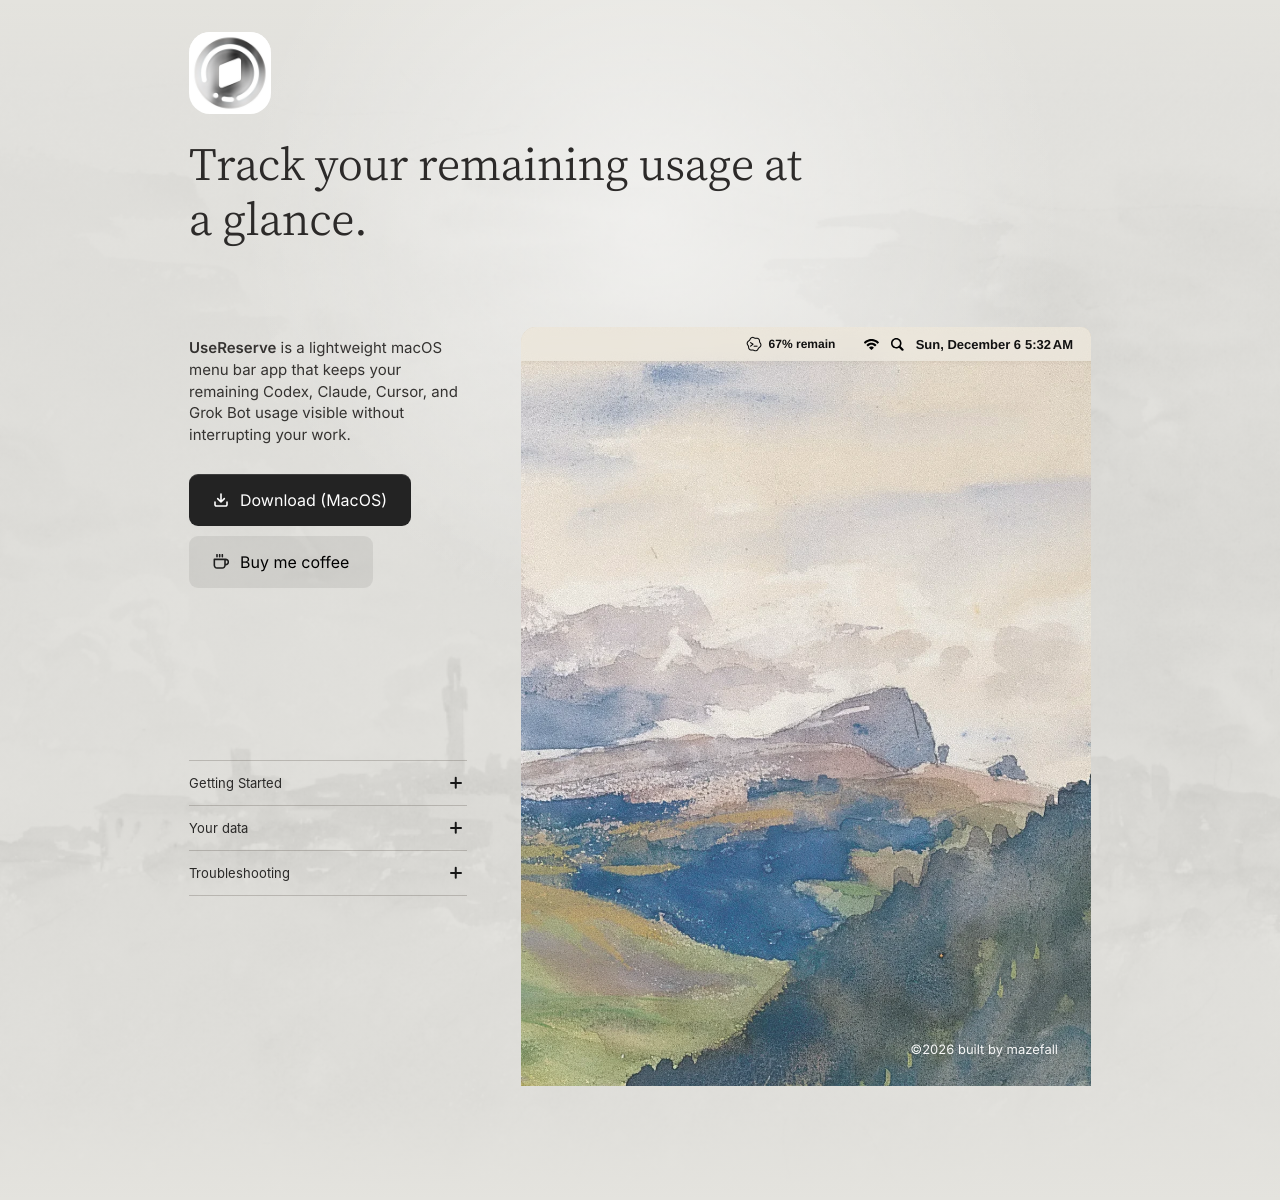
==== commit 6a29e067: "Publish smaller first-visit website assets from 616c20d" ====
--- a/index.html
+++ b/index.html
@@ -1 +1 @@
-<!DOCTYPE html><html lang="en"><head><meta charSet="utf-8"/><meta name="viewport" content="width=device-width, initial-scale=1"/><link rel="preload" href="/images/usereserve-app-icon.png" as="image"/><link rel="preload" href="/images/download.svg" as="image"/><link rel="preload" href="/images/coffee.svg" as="image"/><link rel="preload" as="image" href="/images/met-watercolor.webp"/><link rel="preload" as="image" href="/images/codex-menu-template.png"/><link rel="preload" as="image" href="/images/more-option.svg"/><link rel="preload" as="image" href="/images/codex-icon.svg"/><link rel="preload" as="image" href="/images/claude-mark.png"/><link rel="preload" as="image" href="/images/cursor-icon.svg"/><link rel="preload" as="image" href="/images/grok-icon.svg"/><link rel="stylesheet" href="/_next/static/chunks/12x0hkj8fry18.css" data-precedence="next"/><link rel="preload" as="script" fetchPriority="low" href="/_next/static/chunks/2-xwlmnlyaeq1.js"/><script src="/_next/static/chunks/3fy_b2e1xac-s.js" async=""></script><script src="/_next/static/chunks/05tem0visqf24.js" async=""></script><script src="/_next/static/chunks/turbopack-0192ip6_jhaq9.js" async=""></script><script src="/_next/static/chunks/44oxwbh__ebkl.js" async="" crossorigin=""></script><script src="/_next/static/chunks/21liqk9z2zonb.js" async="" crossorigin=""></script><link rel="preload" as="image" href="/images/menu-wifi.svg"/><link rel="preload" as="image" href="/images/menu-search.svg"/><link rel="preload" href="https://static.cloudflareinsights.com/beacon.min.js" as="script" crossorigin=""/><meta name="theme-color" content="#e4e3de"/><title>UseReserve — macOS Usage: Codex, Claude, Cursor &amp; Grok Bot</title><meta name="description" content="A lightweight macOS menu bar app that keeps your remaining Codex, Claude, Cursor, and Grok Bot usage visible without interrupting your work."/><meta name="application-name" content="UseReserve"/><meta name="author" content="mazefall"/><meta name="robots" content="index, follow"/><meta name="googlebot" content="index, follow, max-video-preview:-1, max-image-preview:large, max-snippet:-1"/><link rel="canonical" href="https://usereserve.app/"/><meta name="google-site-verification" content="Ph3ktvAOfqdHMxSouBUlSY4p__La_72pyCP1MsgeFTg"/><meta property="og:title" content="UseReserve — macOS Usage: Codex, Claude, Cursor &amp; Grok Bot"/><meta property="og:description" content="Keep your remaining Codex, Claude, Cursor, and Grok Bot usage visible from the macOS menu bar."/><meta property="og:url" content="https://usereserve.app/"/><meta property="og:site_name" content="UseReserve"/><meta property="og:image" content="https://usereserve.app/images/usereserve-social.png"/><meta property="og:image:width" content="1200"/><meta property="og:image:height" content="630"/><meta property="og:image:alt" content="UseReserve — track your remaining usage at a glance"/><meta property="og:type" content="website"/><meta name="twitter:card" content="summary_large_image"/><meta name="twitter:title" content="UseReserve — macOS Usage: Codex, Claude, Cursor &amp; Grok Bot"/><meta name="twitter:description" content="Keep your remaining Codex, Claude, Cursor, and Grok Bot usage visible from the macOS menu bar."/><meta name="twitter:image" content="https://usereserve.app/images/usereserve-social.png"/><link rel="shortcut icon" href="/images/usereserve-app-icon.png"/><link rel="icon" href="/images/usereserve-app-icon.png"/><link rel="apple-touch-icon" href="/images/usereserve-app-icon.png"/><script src="/_next/static/chunks/0cz1d0mv5g_q7.js" noModule=""></script></head><body><div hidden=""><!--$--><!--/$--></div><script type="application/ld+json">{"@context":"https://schema.org","@type":"SoftwareApplication","name":"UseReserve","url":"https://usereserve.app/","image":"https://usereserve.app/images/usereserve-app-icon.png","description":"A lightweight macOS menu bar app that keeps remaining Codex, Claude, Cursor, and Grok Bot usage visible at a glance.","applicationCategory":"DeveloperApplication","operatingSystem":"macOS","downloadUrl":"https://github.com/mazefall/usereserve-site/releases/download/v1.1.0/UseReserve-1.1.0.dmg","offers":{"@type":"Offer","price":"0","priceCurrency":"USD"},"author":{"@type":"Person","name":"mazefall","url":"https://www.mazefall.com"}}</script><main class="site-page"><div class="page-content"><img class="app-icon" src="/images/usereserve-app-icon.png" alt="UseReserve" width="82" height="82"/><h1><span>Track your remaining usage at</span><span class="headline-second">a glance.</span></h1><p class="intro-copy"><strong>UseReserve</strong> is a lightweight macOS menu bar app that keeps your remaining Codex, Claude, Cursor, and Grok Bot usage visible without interrupting your work.</p><div class="actions" aria-label="UseReserve links"><a class="cta cta--primary" href="https://github.com/mazefall/usereserve-site/releases/download/v1.1.0/UseReserve-1.1.0.dmg"><img class="cta-icon" src="/images/download.svg" alt="" aria-hidden="true"/><span>Download (MacOS)</span></a><a class="cta cta--secondary" href="https://buymeacoffee.com/usereserve"><img class="cta-icon" src="/images/coffee.svg" alt="" aria-hidden="true"/><span>Buy me coffee</span></a></div><figure class="product-demo" aria-label="UseReserve running in the macOS menu bar"><img class="demo-artwork" src="/images/met-watercolor.webp" alt="Watercolor landscape with mountains and a deep blue valley" width="3876" height="2484"/><div class="demo-wash" aria-hidden="true"></div><div class="menu-bar"><div class="menu-trailing"><div class="menu-status-anchor"><div class="reserve-status" aria-hidden="true"><div class="status-rotator"><span class="status-provider"><img class="status-icon status-icon--codex" src="/images/codex-menu-template.png" alt=""/><span>67% remain</span></span></div></div><section class="usage-panel" aria-label="Example usage remaining" aria-hidden="true"><header class="usage-header"><strong>Usage Remaining</strong><img class="usage-more-icon" src="/images/more-option.svg" alt=""/></header><div class="usage-provider usage-provider--codex"><span class="provider-icon-shell provider-icon-shell--codex"><img src="/images/codex-icon.svg" alt="Codex"/></span><div class="usage-rows"><div class="usage-row"><span>Weekly</span><span class="usage-percent">67%</span><span class="usage-reset">Jul 21</span></div><div class="usage-row usage-row--reserve"><span></span><span class="reset-badge">1</span><span>Available Reset</span></div></div></div><div class="usage-divider usage-divider--codex-claude"></div><div class="usage-provider usage-provider--claude"><span class="provider-icon-shell provider-icon-shell--claude"><img src="/images/claude-mark.png" alt="Claude"/></span><div class="usage-rows"><div class="usage-row"><span>5hr Session</span><span class="usage-percent">100%</span><span class="usage-reset">1:34pm</span></div><div class="usage-row"><span>Weekly</span><span class="usage-percent">32%</span><span class="usage-reset">Jul 22</span></div></div></div><div class="usage-divider usage-divider--claude-cursor"></div><div class="usage-provider usage-provider--cursor"><span class="provider-icon-shell provider-icon-shell--cursor"><img src="/images/cursor-icon.svg" alt="Cursor"/></span><div class="usage-rows"><div class="usage-row"><span>Cursor</span><span class="usage-percent">72%</span><span class="usage-reset">Sep 30</span></div><div class="usage-row"><span>Other Models</span><span class="usage-percent">84%</span><span class="usage-reset">Sep 30</span></div></div></div><div class="usage-divider usage-divider--cursor-grok"></div><div class="usage-provider usage-provider--grok"><span class="provider-icon-shell provider-icon-shell--grok"><img src="/images/grok-icon.svg" alt="Grok Bot"/></span><div class="usage-rows"><div class="usage-row"><span>Weekly</span><span class="usage-percent">89%</span><span class="usage-reset">Sep 7</span></div></div></div></section></div><div class="menu-system-icons" aria-hidden="true"><img class="menu-symbol menu-symbol--wifi" src="/images/menu-wifi.svg" alt=""/><img class="menu-symbol menu-symbol--search" src="/images/menu-search.svg" alt=""/></div><span class="menu-time" aria-hidden="true"><span></span><span class="menu-clock"></span></span></div></div><figcaption class="art-credit">©2026 built by<!-- --> <a href="https://www.mazefall.com" target="_blank" rel="noreferrer">mazefall</a></figcaption></figure><div class="accordions"><section class="accordion-item" id="getting-started"><button class="accordion-trigger" id="getting-started-trigger" type="button" aria-expanded="false" aria-controls="getting-started-panel"><span>Getting Started</span><span class="accordion-symbol" aria-hidden="true"></span></button><div class="accordion-panel" id="getting-started-panel" role="region" aria-labelledby="getting-started-trigger" aria-hidden="true"><div class="accordion-panel-inner"><p>Open Codex, Claude Desktop, Cursor, or Grok Bot once, then launch UseReserve to see the limits available on your Mac. macOS may ask permission before UseReserve can read a protected local sign-in.</p></div></div></section><section class="accordion-item" id="your-data"><button class="accordion-trigger" id="your-data-trigger" type="button" aria-expanded="false" aria-controls="your-data-panel"><span>Your data</span><span class="accordion-symbol" aria-hidden="true"></span></button><div class="accordion-panel" id="your-data-panel" role="region" aria-labelledby="your-data-trigger" aria-hidden="true"><div class="accordion-panel-inner"><p>The UseReserve app is read-only and never stores credentials, cookies, or message content. It reads only the local sign-in information each installed provider needs for an ephemeral usage request. This website uses privacy-first Cloudflare Web Analytics to count visits and page performance without cookies or personal profiles.</p></div></div></section><section class="accordion-item" id="troubleshooting"><button class="accordion-trigger" id="troubleshooting-trigger" type="button" aria-expanded="false" aria-controls="troubleshooting-panel"><span>Troubleshooting</span><span class="accordion-symbol" aria-hidden="true"></span></button><div class="accordion-panel" id="troubleshooting-panel" role="region" aria-labelledby="troubleshooting-trigger" aria-hidden="true"><div class="accordion-panel-inner"><dl class="troubleshooting-list"><div><dt>Menu bar</dt><dd>Open UseReserve again if its icon is missing. If your menu bar is crowded, close an unused menu-bar app so macOS has room to show it.</dd></div><div><dt>Sign-in</dt><dd>Open Codex, Claude Desktop, Cursor, or Grok Bot and confirm you are signed in, then return to UseReserve.</dd></div><div><dt>Claude permission</dt><dd>Choose Connect Claude in UseReserve and approve access to Claude Safe Storage when macOS asks.</dd></div><div><dt>Cursor usage</dt><dd>Cursor must be installed and signed in. UseReserve shows Cursor and Other Models when those limits are available for your individual plan.</dd></div><div><dt>Grok Bot usage</dt><dd>Grok Bot must be installed. UseReserve prefers the account signed into Grok Bot, then falls back to Cursor&#x27;s sign-in if that account is unavailable or rejected. When Cursor fallback is active, choose Use Grok Bot Sign-In to switch accounts; if macOS blocks Grok Bot Safe Storage, choose Allow Grok Bot Access.</dd></div><div><dt>Stale readings</dt><dd>UseReserve keeps the last available reading during a temporary outage and shows when it was last updated.</dd></div><div><dt>Refresh</dt><dd>Open the more menu and choose Refresh after reconnecting to the internet or signing in again.</dd></div><div><dt>Hiding an app</dt><dd>Open the more menu and untick an app under Show/Hide to drop it from the panel. It stops being polled until you tick it again.</dd></div><div><dt>Login Items</dt><dd>If UseReserve does not start automatically, open System Settings → General → Login Items and enable UseReserve.</dd></div></dl></div></div></section></div></div></main><!--$--><!--/$--><script src="/_next/static/chunks/2-xwlmnlyaeq1.js" id="_R_" async=""></script><script>(self.__next_f=self.__next_f||[]).push([0])</script><script>self.__next_f.push([1,"1:\"$Sreact.fragment\"\n2:I[39756,[\"/_next/static/chunks/44oxwbh__ebkl.js\"],\"default\"]\n3:I[37457,[\"/_next/static/chunks/44oxwbh__ebkl.js\"],\"default\"]\n4:I[79520,[\"/_next/static/chunks/44oxwbh__ebkl.js\"],\"\"]\n5:I[35614,[\"/_next/static/chunks/44oxwbh__ebkl.js\",\"/_next/static/chunks/21liqk9z2zonb.js\"],\"ProductDemo\"]\n6:I[59805,[\"/_next/static/chunks/44oxwbh__ebkl.js\",\"/_next/static/chunks/21liqk9z2zonb.js\"],\"AccordionList\"]\n7:I[97367,[\"/_next/static/chunks/44oxwbh__ebkl.js\"],\"OutletBoundary\"]\n8:\"$Sreact.suspense\"\na:I[97367,[\"/_next/static/chunks/44oxwbh__ebkl.js\"],\"ViewportBoundary\"]\nd:I[68027,[\"/_next/static/chunks/44oxwbh__ebkl.js\"],\"default\",1]\n:HL[\"/_next/static/chunks/12x0hkj8fry18.css\",\"style\"]\n:HL[\"/images/usereserve-app-icon.png\",\"image\"]\n:HL[\"/images/download.svg\",\"image\"]\n:HL[\"/images/coffee.svg\",\"image\"]\n0:{\"P\":null,\"c\":[\"\",\"\"],\"q\":\"\",\"i\":false,\"f\":[[[\"\",{\"children\":[\"__PAGE__\",{},\"$undefined\",\"$undefined\",4608]},\"$undefined\",\"$undefined\",4624],[[\"$\",\"$1\",\"c\",{\"children\":[[[\"$\",\"link\",\"0\",{\"rel\":\"stylesheet\",\"href\":\"/_next/static/chunks/12x0hkj8fry18.css\",\"precedence\":\"next\",\"crossOrigin\":\"$undefined\",\"nonce\":\"$undefined\"}],[\"$\",\"script\",\"script-0\",{\"src\":\"/_next/static/chunks/44oxwbh__ebkl.js\",\"async\":true,\"nonce\":\"$undefined\"}]],[\"$\",\"html\",null,{\"lang\":\"en\",\"children\":[\"$\",\"body\",null,{\"children\":[[\"$\",\"$L2\",null,{\"parallelRouterKey\":\"children\",\"error\":\"$undefined\",\"errorStyles\":\"$undefined\",\"errorScripts\":\"$undefined\",\"template\":[\"$\",\"$L3\",null,{}],\"templateStyles\":\"$undefined\",\"templateScripts\":\"$undefined\",\"notFound\":[[[\"$\",\"title\",null,{\"children\":\"404: This page could not be found.\"}],[\"$\",\"div\",null,{\"style\":{\"fontFamily\":\"system-ui,\\\"Segoe UI\\\",Roboto,Helvetica,Arial,sans-serif,\\\"Apple Color Emoji\\\",\\\"Segoe UI Emoji\\\"\",\"height\":\"100vh\",\"textAlign\":\"center\",\"display\":\"flex\",\"flexDirection\":\"column\",\"alignItems\":\"center\",\"justifyContent\":\"center\"},\"children\":[\"$\",\"div\",null,{\"children\":[[\"$\",\"style\",null,{\"dangerouslySetInnerHTML\":{\"__html\":\"body{color:#000;background:#fff;margin:0}.next-error-h1{border-right:1px solid rgba(0,0,0,.3)}@media (prefers-color-scheme:dark){body{color:#fff;background:#000}.next-error-h1{border-right:1px solid rgba(255,255,255,.3)}}\"}}],[\"$\",\"h1\",null,{\"className\":\"next-error-h1\",\"style\":{\"display\":\"inline-block\",\"margin\":\"0 20px 0 0\",\"padding\":\"0 23px 0 0\",\"fontSize\":24,\"fontWeight\":500,\"verticalAlign\":\"top\",\"lineHeight\":\"49px\"},\"children\":404}],[\"$\",\"div\",null,{\"style\":{\"display\":\"inline-block\"},\"children\":[\"$\",\"h2\",null,{\"style\":{\"fontSize\":14,\"fontWeight\":400,\"lineHeight\":\"49px\",\"margin\":0},\"children\":\"This page could not be found.\"}]}]]}]}]],[]],\"forbidden\":\"$undefined\",\"unauthorized\":\"$undefined\"}],[\"$\",\"$L4\",null,{\"id\":\"cloudflare-web-analytics\",\"strategy\":\"afterInteractive\",\"type\":\"module\",\"crossOrigin\":\"anonymous\",\"src\":\"https://static.cloudflareinsights.com/beacon.min.js\",\"data-cf-beacon\":\"{\\\"token\\\":\\\"161fef571741419490c86eca821cf598\\\"}\"}]]}]}]]}],{\"children\":[[\"$\",\"$1\",\"c\",{\"children\":[[[\"$\",\"script\",null,{\"type\":\"application/ld+json\",\"dangerouslySetInnerHTML\":{\"__html\":\"{\\\"@context\\\":\\\"https://schema.org\\\",\\\"@type\\\":\\\"SoftwareApplication\\\",\\\"name\\\":\\\"UseReserve\\\",\\\"url\\\":\\\"https://usereserve.app/\\\",\\\"image\\\":\\\"https://usereserve.app/images/usereserve-app-icon.png\\\",\\\"description\\\":\\\"A lightweight macOS menu bar app that keeps remaining Codex, Claude, Cursor, and Grok Bot usage visible at a glance.\\\",\\\"applicationCategory\\\":\\\"DeveloperApplication\\\",\\\"operatingSystem\\\":\\\"macOS\\\",\\\"downloadUrl\\\":\\\"https://github.com/mazefall/usereserve-site/releases/download/v1.1.0/UseReserve-1.1.0.dmg\\\",\\\"offers\\\":{\\\"@type\\\":\\\"Offer\\\",\\\"price\\\":\\\"0\\\",\\\"priceCurrency\\\":\\\"USD\\\"},\\\"author\\\":{\\\"@type\\\":\\\"Person\\\",\\\"name\\\":\\\"mazefall\\\",\\\"url\\\":\\\"https://www.mazefall.com\\\"}}\"}}],[\"$\",\"main\",null,{\"className\":\"site-page\",\"children\":[\"$\",\"div\",null,{\"className\":\"page-content\",\"children\":[[\"$\",\"img\",null,{\"className\":\"app-icon\",\"src\":\"/images/usereserve-app-icon.png\",\"alt\":\"UseReserve\",\"width\":82,\"height\":82}],[\"$\",\"h1\",null,{\"children\":[[\"$\",\"span\",null,{\"children\":\"Track your remaining usage at\"}],[\"$\",\"span\",null,{\"className\":\"headline-second\",\"children\":\"a glance.\"}]]}],[\"$\",\"p\",null,{\"className\":\"intro-copy\",\"children\":[[\"$\",\"strong\",null,{\"children\":\"UseReserve\"}],\" is a lightweight macOS menu bar app that keeps your remaining Codex, Claude, Cursor, and Grok Bot usage visible without interrupting your work.\"]}],[\"$\",\"div\",null,{\"className\":\"actions\",\"aria-label\":\"UseReserve links\",\"children\":[[\"$\",\"a\",null,{\"className\":\"cta cta--primary\",\"href\":\"https://github.com/mazefall/usereserve-site/releases/download/v1.1.0/UseReserve-1.1.0.dmg\",\"children\":[[\"$\",\"img\",null,{\"className\":\"cta-icon\",\"src\":\"/images/download.svg\",\"alt\":\"\",\"aria-hidden\":\"true\"}],[\"$\",\"span\",null,{\"children\":\"Download (MacOS)\"}]]}],[\"$\",\"a\",null,{\"className\":\"cta cta--secondary\",\"href\":\"https://buymeacoffee.com/usereserve\",\"children\":[[\"$\",\"img\",null,{\"className\":\"cta-icon\",\"src\":\"/images/coffee.svg\",\"alt\":\"\",\"aria-hidden\":\"true\"}],[\"$\",\"span\",null,{\"children\":\"Buy me coffee\"}]]}]]}],[\"$\",\"$L5\",null,{}],[\"$\",\"$L6\",null,{}]]}]}]],[[\"$\",\"script\",\"script-0\",{\"src\":\"/_next/static/chunks/21liqk9z2zonb.js\",\"async\":true,\"nonce\":\"$undefined\"}]],[\"$\",\"$L7\",null,{\"children\":[\"$\",\"$8\",null,{\"name\":\"Next.MetadataOutlet\",\"children\":\"$@9\"}]}]]}],{},null,false,null]},null,false,null],[\"$\",\"$1\",\"h\",{\"children\":[null,[\"$\",\"$La\",null,{\"children\":\"$Lb\"}],\"$Lc\",null]}],false]],\"m\":\"$undefined\",\"G\":[\"$d\",[\"$Le\"]],\"S\":true,\"h\":null,\"r\":\"$undefined\",\"s\":\"$undefined\",\"a\":\"$undefined\",\"l\":\"$undefined\",\"p\":\"$undefined\",\"d\":\"$undefined\",\"b\":\"pVK3_zwSUQrmt5VU-mukL\"}\nf:I[97367,[\"/_next/static/chunks/44oxwbh__ebkl.js\"],\"MetadataBoundary\"]\nc:[\"$\",\"div\",null,{\"hidden\":true,\"children\":[\"$\",\"$Lf\",null,{\"children\":[\"$\",\"$8\",null,{\"name\":\"Next.Metadata\",\"children\":\"$L10\"}]}]}]\ne:[\"$\",\"link\",\"0\",{\"rel\":\"stylesheet\",\"href\":\"/_next/static/chunks/12x0hkj8fry18.css\",\"precedence\":\"next\",\"crossOrigin\":\"$undefined\",\"nonce\":\"$undefined\"}]\nb:[[\"$\",\"meta\",\"0\",{\"charSet\":\"utf-8\"}],[\"$\",\"meta\",\"1\",{\"name\":\"viewport\",\"content\":\"width=device-width, initial-scale=1\"}],[\"$\",\"meta\",\"2\",{\"name\":\"theme-color\",\"content\":\"#e4e3de\"}]]\n11:I[27201,[\"/_next/static/chunks/44oxwbh__ebkl.js\"],\"IconMark\"]\n9:null\n10:[[\"$\",\"title\",\"0\",{\"children\":\"UseReserve — macOS Usage: Codex, Claude, Cursor \u0026 Grok Bot\"}],[\"$\",\"meta\",\"1\",{\"name\":\"description\",\"content\":\"A lightweight macOS menu bar app that keeps your remaining Codex, Claude, Cursor, and Grok Bot usage visible without interrupting your work.\"}],[\"$\",\"meta\",\"2\",{\"name\":\"application-name\",\"content\":\"UseReserve\"}],[\"$\",\"meta\",\"3\",{\"name\":\"author\",\"content\":\"mazefall\"}],[\"$\",\"meta\",\"4\",{\"name\":\"robots\",\"content\":\"index, follow\"}],[\"$\",\"meta\",\"5\",{\"name\":\"googlebot\",\"content\":\"index, follow, max-video-preview:-1, max-image-preview:large, max-snippet:-1\"}],[\"$\",\"link\",\"6\",{\"rel\":\"canonical\",\"href\":\"https://usereserve.app/\"}],[\"$\",\"meta\",\"7\",{\"name\":\"google-site-verification\",\"content\":\"Ph3ktvAOfqdHMxSouBUlSY4p__La_72pyCP1MsgeFTg\"}],[\"$\",\"meta\",\"8\",{\"property\":\"og:title\",\"content\":\"UseReserve — macOS Usage: Codex, Claude, Cursor \u0026 Grok Bot\"}],[\"$\",\"meta\",\"9\",{\"property\":\"og:description\",\"content\":\"Keep your remaining Codex, Claude, Cursor, and Grok Bot usage visible from the macOS menu bar.\"}],[\"$\",\"meta\",\"10\",{\"property\":\"og:url\",\"content\":\"https://usereserve.app/\"}],[\"$\",\"meta\",\"11\",{\"property\":\"og:site_name\",\"content\":\"UseReserve\"}],[\"$\",\"meta\",\"12\",{\"property\":\"og:image\",\"content\":\"https://usereserve.app/images/usereserve-social.png\"}],[\"$\",\"meta\",\"13\",{\"property\":\"og:image:width\",\"content\":\"1200\"}],[\"$\",\"meta\",\"14\",{\"property\":\"og:image:height\",\"content\":\"630\"}],[\"$\",\"meta\",\"15\",{\"property\":\"og:image:alt\",\"content\":\"UseReserve — track your remaining usage at a glance\"}],[\"$\",\"meta\",\"16\",{\"property\":\"og:type\",\"content\":\"website\"}],[\"$\",\"meta\",\"17\",{\"name\":\"twitter:card\",\"content\":\"summary_large_image\"}],[\"$\",\"meta\",\"18\",{\"name\":\"twitter:title\",\"content\":\"UseReserve — macOS Usage: Codex, Claude, Cursor \u0026 Grok Bot\"}],[\"$\",\"meta\",\"19\",{\"name\":\"twitter:description\",\"content\":\"Keep your remaining Codex, Claude, Cursor, and Grok Bot usage visible from the macOS menu bar.\"}],[\"$\",\"meta\",\"20\",{\"name\":\"twitter:image\",\"content\":\"https://usereserve.app/images/usereserve-social.png\"}],[\"$\",\"link\",\"21\",{\"rel\":\"shortcut icon\",\"href\":\"/images/usereserve-app-icon.png\"}],[\"$\",\"link\",\"22\",{\"rel\":\"icon\",\"href\":\"/images/usereserve-app-icon.png\"}],[\"$\",\"link\",\"23\",{\"rel\":\"apple-touch-icon\",\"href\":\"/images/usereserve-app-icon.png\"}],[\"$\",\"$L11\",\"24\",{}]]\n"])</script></body></html>+<!DOCTYPE html><html lang="en"><head><meta charSet="utf-8"/><meta name="viewport" content="width=device-width, initial-scale=1"/><link rel="preload" href="/fonts/Inter-Regular.woff2" as="font" crossorigin="anonymous" type="font/woff2"/><link rel="preload" href="/fonts/CactusClassicalSerif-Site.woff2" as="font" crossorigin="anonymous" type="font/woff2"/><link rel="preload" href="/images/usereserve-app-icon-small.png" as="image"/><link rel="preload" href="/images/download.svg" as="image"/><link rel="preload" href="/images/coffee.svg" as="image"/><link rel="preload" as="image" href="/images/met-watercolor-demo.webp" fetchPriority="high"/><link rel="preload" as="image" href="/images/codex-menu-template.png"/><link rel="preload" as="image" href="/images/more-option.svg"/><link rel="preload" as="image" href="/images/codex-icon.svg"/><link rel="preload" as="image" href="/images/claude-mark.png"/><link rel="preload" as="image" href="/images/cursor-icon.svg"/><link rel="preload" as="image" href="/images/grok-icon.svg"/><link rel="stylesheet" href="/_next/static/chunks/14eudhka6snuk.css" data-precedence="next"/><link rel="preload" as="script" fetchPriority="low" href="/_next/static/chunks/2-xwlmnlyaeq1.js"/><script src="/_next/static/chunks/3fy_b2e1xac-s.js" async=""></script><script src="/_next/static/chunks/05tem0visqf24.js" async=""></script><script src="/_next/static/chunks/turbopack-0192ip6_jhaq9.js" async=""></script><script src="/_next/static/chunks/44oxwbh__ebkl.js" async="" crossorigin=""></script><script src="/_next/static/chunks/30ius849fccg4.js" async="" crossorigin=""></script><link rel="preload" as="image" href="/images/menu-wifi.svg"/><link rel="preload" as="image" href="/images/menu-search.svg"/><link rel="preload" href="https://static.cloudflareinsights.com/beacon.min.js" as="script" crossorigin=""/><meta name="theme-color" content="#e4e3de"/><title>UseReserve — macOS Usage: Codex, Claude, Cursor &amp; Grok Bot</title><meta name="description" content="A lightweight macOS menu bar app that keeps your remaining Codex, Claude, Cursor, and Grok Bot usage visible without interrupting your work."/><meta name="application-name" content="UseReserve"/><meta name="author" content="mazefall"/><meta name="robots" content="index, follow"/><meta name="googlebot" content="index, follow, max-video-preview:-1, max-image-preview:large, max-snippet:-1"/><link rel="canonical" href="https://usereserve.app/"/><meta name="google-site-verification" content="Ph3ktvAOfqdHMxSouBUlSY4p__La_72pyCP1MsgeFTg"/><meta property="og:title" content="UseReserve — macOS Usage: Codex, Claude, Cursor &amp; Grok Bot"/><meta property="og:description" content="Keep your remaining Codex, Claude, Cursor, and Grok Bot usage visible from the macOS menu bar."/><meta property="og:url" content="https://usereserve.app/"/><meta property="og:site_name" content="UseReserve"/><meta property="og:image" content="https://usereserve.app/images/usereserve-social.png"/><meta property="og:image:width" content="1200"/><meta property="og:image:height" content="630"/><meta property="og:image:alt" content="UseReserve — track your remaining usage at a glance"/><meta property="og:type" content="website"/><meta name="twitter:card" content="summary_large_image"/><meta name="twitter:title" content="UseReserve — macOS Usage: Codex, Claude, Cursor &amp; Grok Bot"/><meta name="twitter:description" content="Keep your remaining Codex, Claude, Cursor, and Grok Bot usage visible from the macOS menu bar."/><meta name="twitter:image" content="https://usereserve.app/images/usereserve-social.png"/><link rel="shortcut icon" href="/images/usereserve-app-icon-small.png"/><link rel="icon" href="/images/usereserve-app-icon-small.png"/><link rel="apple-touch-icon" href="/images/usereserve-app-icon-small.png"/><link rel="preload" href="/fonts/Inter-Regular.woff2" as="font" type="font/woff2" crossorigin="anonymous"/><link rel="preload" href="/fonts/CactusClassicalSerif-Site.woff2" as="font" type="font/woff2" crossorigin="anonymous"/><script src="/_next/static/chunks/0cz1d0mv5g_q7.js" noModule=""></script></head><body><div hidden=""><!--$--><!--/$--></div><script type="application/ld+json">{"@context":"https://schema.org","@type":"SoftwareApplication","name":"UseReserve","url":"https://usereserve.app/","image":"https://usereserve.app/images/usereserve-app-icon-small.png","description":"A lightweight macOS menu bar app that keeps remaining Codex, Claude, Cursor, and Grok Bot usage visible at a glance.","applicationCategory":"DeveloperApplication","operatingSystem":"macOS","downloadUrl":"https://github.com/mazefall/usereserve-site/releases/download/v1.1.1/UseReserve-1.1.1.dmg","offers":{"@type":"Offer","price":"0","priceCurrency":"USD"},"author":{"@type":"Person","name":"mazefall","url":"https://www.mazefall.com"}}</script><main class="site-page"><div class="page-content"><img class="app-icon" src="/images/usereserve-app-icon-small.png" alt="UseReserve" width="82" height="82"/><h1><span>Track your remaining usage at</span><span class="headline-second">a glance.</span></h1><p class="intro-copy"><strong>UseReserve</strong> is a lightweight macOS menu bar app that keeps your remaining Codex, Claude, Cursor, and Grok Bot usage visible without interrupting your work.</p><div class="actions" aria-label="UseReserve links"><a class="cta cta--primary" href="https://github.com/mazefall/usereserve-site/releases/download/v1.1.1/UseReserve-1.1.1.dmg"><img class="cta-icon" src="/images/download.svg" alt="" aria-hidden="true"/><span>Download (MacOS)</span></a><a class="cta cta--secondary" href="https://buymeacoffee.com/usereserve"><img class="cta-icon" src="/images/coffee.svg" alt="" aria-hidden="true"/><span>Buy me coffee</span></a></div><figure class="product-demo" aria-label="UseReserve running in the macOS menu bar"><img class="demo-artwork" src="/images/met-watercolor-demo.webp" alt="Watercolor landscape with mountains and a deep blue valley" width="1061" height="1413" fetchPriority="high"/><div class="demo-wash" aria-hidden="true"></div><div class="menu-bar"><div class="menu-trailing"><div class="menu-status-anchor"><div class="reserve-status" aria-hidden="true"><div class="status-rotator"><span class="status-provider"><img class="status-icon status-icon--codex" src="/images/codex-menu-template.png" alt=""/><span>67% remain</span></span></div></div><section class="usage-panel" aria-label="Example usage remaining" aria-hidden="true"><header class="usage-header"><strong>Usage Remaining</strong><img class="usage-more-icon" src="/images/more-option.svg" alt=""/></header><div class="usage-provider usage-provider--codex"><span class="provider-icon-shell provider-icon-shell--codex"><img src="/images/codex-icon.svg" alt="Codex"/></span><div class="usage-rows"><div class="usage-row"><span>Weekly</span><span class="usage-percent">67%</span><span class="usage-reset">Jul 21</span></div><div class="usage-row usage-row--reserve"><span></span><span class="reset-badge">1</span><span>Available Reset</span></div></div></div><div class="usage-divider usage-divider--codex-claude"></div><div class="usage-provider usage-provider--claude"><span class="provider-icon-shell provider-icon-shell--claude"><img src="/images/claude-mark.png" alt="Claude"/></span><div class="usage-rows"><div class="usage-row"><span>5hr Session</span><span class="usage-percent">100%</span><span class="usage-reset">1:34pm</span></div><div class="usage-row"><span>Weekly</span><span class="usage-percent">32%</span><span class="usage-reset">Jul 22</span></div></div></div><div class="usage-divider usage-divider--claude-cursor"></div><div class="usage-provider usage-provider--cursor"><span class="provider-icon-shell provider-icon-shell--cursor"><img src="/images/cursor-icon.svg" alt="Cursor"/></span><div class="usage-rows"><div class="usage-row"><span>Cursor</span><span class="usage-percent">72%</span><span class="usage-reset">Sep 30</span></div><div class="usage-row"><span>Other Models</span><span class="usage-percent">84%</span><span class="usage-reset">Sep 30</span></div></div></div><div class="usage-divider usage-divider--cursor-grok"></div><div class="usage-provider usage-provider--grok"><span class="provider-icon-shell provider-icon-shell--grok"><img src="/images/grok-icon.svg" alt="Grok Bot"/></span><div class="usage-rows"><div class="usage-row"><span>Weekly</span><span class="usage-percent">89%</span><span class="usage-reset">Sep 7</span></div></div></div></section></div><div class="menu-system-icons" aria-hidden="true"><img class="menu-symbol menu-symbol--wifi" src="/images/menu-wifi.svg" alt=""/><img class="menu-symbol menu-symbol--search" src="/images/menu-search.svg" alt=""/></div><span class="menu-time" aria-hidden="true"><span></span><span class="menu-clock"></span></span></div></div><figcaption class="art-credit">©2026 built by<!-- --> <a href="https://www.mazefall.com" target="_blank" rel="noreferrer">mazefall</a></figcaption></figure><div class="accordions"><section class="accordion-item" id="getting-started"><button class="accordion-trigger" id="getting-started-trigger" type="button" aria-expanded="false" aria-controls="getting-started-panel"><span>Getting Started</span><span class="accordion-symbol" aria-hidden="true"></span></button><div class="accordion-panel" id="getting-started-panel" role="region" aria-labelledby="getting-started-trigger" aria-hidden="true"><div class="accordion-panel-inner"><p>Open Codex, Claude Desktop, Cursor, or Grok Bot once, then launch UseReserve to see the limits available on your Mac. macOS may ask permission before UseReserve can read a protected local sign-in.</p></div></div></section><section class="accordion-item" id="your-data"><button class="accordion-trigger" id="your-data-trigger" type="button" aria-expanded="false" aria-controls="your-data-panel"><span>Your data</span><span class="accordion-symbol" aria-hidden="true"></span></button><div class="accordion-panel" id="your-data-panel" role="region" aria-labelledby="your-data-trigger" aria-hidden="true"><div class="accordion-panel-inner"><p>The UseReserve app is read-only and never stores credentials, cookies, or message content. It reads only the local sign-in information each installed provider needs for an ephemeral usage request. This website uses privacy-first Cloudflare Web Analytics to count visits and page performance without cookies or personal profiles.</p></div></div></section><section class="accordion-item" id="troubleshooting"><button class="accordion-trigger" id="troubleshooting-trigger" type="button" aria-expanded="false" aria-controls="troubleshooting-panel"><span>Troubleshooting</span><span class="accordion-symbol" aria-hidden="true"></span></button><div class="accordion-panel" id="troubleshooting-panel" role="region" aria-labelledby="troubleshooting-trigger" aria-hidden="true"><div class="accordion-panel-inner"><dl class="troubleshooting-list"><div><dt>Menu bar</dt><dd>Open UseReserve again if its icon is missing. If your menu bar is crowded, close an unused menu-bar app so macOS has room to show it.</dd></div><div><dt>Sign-in</dt><dd>Open Codex, Claude Desktop, Cursor, or Grok Bot and confirm you are signed in, then return to UseReserve.</dd></div><div><dt>Claude permission</dt><dd>Choose Connect Claude in UseReserve and approve access to Claude Safe Storage when macOS asks.</dd></div><div><dt>Cursor usage</dt><dd>Cursor must be installed and signed in. UseReserve shows Cursor and Other Models when those limits are available for your individual plan.</dd></div><div><dt>Grok Bot usage</dt><dd>Grok Bot must be installed. UseReserve prefers the account signed into Grok Bot, then falls back to Cursor&#x27;s sign-in if that account is unavailable or rejected. When Cursor fallback is active, choose Use Grok Bot Sign-In to switch accounts; if macOS blocks Grok Bot Safe Storage, choose Allow Grok Bot Access.</dd></div><div><dt>Stale readings</dt><dd>UseReserve keeps the last available reading during a temporary outage and shows when it was last updated.</dd></div><div><dt>Refresh</dt><dd>Open the more menu and choose Refresh after reconnecting to the internet or signing in again.</dd></div><div><dt>Hiding an app</dt><dd>Open the more menu and untick an app under Show/Hide to drop it from the panel. It stops being polled until you tick it again.</dd></div><div><dt>Login Items</dt><dd>If UseReserve does not start automatically, open System Settings → General → Login Items and enable UseReserve.</dd></div></dl></div></div></section></div></div></main><!--$--><!--/$--><script src="/_next/static/chunks/2-xwlmnlyaeq1.js" id="_R_" async=""></script><script>(self.__next_f=self.__next_f||[]).push([0])</script><script>self.__next_f.push([1,"1:\"$Sreact.fragment\"\n2:I[39756,[\"/_next/static/chunks/44oxwbh__ebkl.js\"],\"default\"]\n3:I[37457,[\"/_next/static/chunks/44oxwbh__ebkl.js\"],\"default\"]\n4:I[79520,[\"/_next/static/chunks/44oxwbh__ebkl.js\"],\"\"]\nb:I[68027,[\"/_next/static/chunks/44oxwbh__ebkl.js\"],\"default\",1]\n:HL[\"/_next/static/chunks/14eudhka6snuk.css\",\"style\"]\n:HL[\"/fonts/Inter-Regular.woff2\",\"font\",{\"crossOrigin\":\"anonymous\",\"type\":\"font/woff2\"}]\n:HL[\"/fonts/CactusClassicalSerif-Site.woff2\",\"font\",{\"crossOrigin\":\"anonymous\",\"type\":\"font/woff2\"}]\n:HL[\"/images/usereserve-app-icon-small.png\",\"image\"]\n:HL[\"/images/download.svg\",\"image\"]\n:HL[\"/images/coffee.svg\",\"image\"]\n0:{\"P\":null,\"c\":[\"\",\"\"],\"q\":\"\",\"i\":false,\"f\":[[[\"\",{\"children\":[\"__PAGE__\",{},\"$undefined\",\"$undefined\",4608]},\"$undefined\",\"$undefined\",4624],[[\"$\",\"$1\",\"c\",{\"children\":[[[\"$\",\"link\",\"0\",{\"rel\":\"stylesheet\",\"href\":\"/_next/static/chunks/14eudhka6snuk.css\",\"precedence\":\"next\",\"crossOrigin\":\"$undefined\",\"nonce\":\"$undefined\"}],[\"$\",\"script\",\"script-0\",{\"src\":\"/_next/static/chunks/44oxwbh__ebkl.js\",\"async\":true,\"nonce\":\"$undefined\"}]],[\"$\",\"html\",null,{\"lang\":\"en\",\"children\":[[\"$\",\"head\",null,{\"children\":[[\"$\",\"link\",null,{\"rel\":\"preload\",\"href\":\"/fonts/Inter-Regular.woff2\",\"as\":\"font\",\"type\":\"font/woff2\",\"crossOrigin\":\"anonymous\"}],[\"$\",\"link\",null,{\"rel\":\"preload\",\"href\":\"/fonts/CactusClassicalSerif-Site.woff2\",\"as\":\"font\",\"type\":\"font/woff2\",\"crossOrigin\":\"anonymous\"}]]}],[\"$\",\"body\",null,{\"children\":[[\"$\",\"$L2\",null,{\"parallelRouterKey\":\"children\",\"error\":\"$undefined\",\"errorStyles\":\"$undefined\",\"errorScripts\":\"$undefined\",\"template\":[\"$\",\"$L3\",null,{}],\"templateStyles\":\"$undefined\",\"templateScripts\":\"$undefined\",\"notFound\":[[[\"$\",\"title\",null,{\"children\":\"404: This page could not be found.\"}],[\"$\",\"div\",null,{\"style\":{\"fontFamily\":\"system-ui,\\\"Segoe UI\\\",Roboto,Helvetica,Arial,sans-serif,\\\"Apple Color Emoji\\\",\\\"Segoe UI Emoji\\\"\",\"height\":\"100vh\",\"textAlign\":\"center\",\"display\":\"flex\",\"flexDirection\":\"column\",\"alignItems\":\"center\",\"justifyContent\":\"center\"},\"children\":[\"$\",\"div\",null,{\"children\":[[\"$\",\"style\",null,{\"dangerouslySetInnerHTML\":{\"__html\":\"body{color:#000;background:#fff;margin:0}.next-error-h1{border-right:1px solid rgba(0,0,0,.3)}@media (prefers-color-scheme:dark){body{color:#fff;background:#000}.next-error-h1{border-right:1px solid rgba(255,255,255,.3)}}\"}}],[\"$\",\"h1\",null,{\"className\":\"next-error-h1\",\"style\":{\"display\":\"inline-block\",\"margin\":\"0 20px 0 0\",\"padding\":\"0 23px 0 0\",\"fontSize\":24,\"fontWeight\":500,\"verticalAlign\":\"top\",\"lineHeight\":\"49px\"},\"children\":404}],[\"$\",\"div\",null,{\"style\":{\"display\":\"inline-block\"},\"children\":[\"$\",\"h2\",null,{\"style\":{\"fontSize\":14,\"fontWeight\":400,\"lineHeight\":\"49px\",\"margin\":0},\"children\":\"This page could not be found.\"}]}]]}]}]],[]],\"forbidden\":\"$undefined\",\"unauthorized\":\"$undefined\"}],[\"$\",\"$L4\",null,{\"id\":\"cloudflare-web-analytics\",\"strategy\":\"afterInteractive\",\"type\":\"module\",\"crossOrigin\":\"anonymous\",\"src\":\"https://static.cloudflareinsights.com/beacon.min.js\",\"data-cf-beacon\":\"{\\\"token\\\":\\\"161fef571741419490c86eca821cf598\\\"}\"}]]}]]}]]}],{\"children\":[[\"$\",\"$1\",\"c\",{\"children\":[[[\"$\",\"script\",null,{\"type\":\"application/ld+json\",\"dangerouslySetInnerHTML\":{\"__html\":\"{\\\"@context\\\":\\\"https://schema.org\\\",\\\"@type\\\":\\\"SoftwareApplication\\\",\\\"name\\\":\\\"UseReserve\\\",\\\"url\\\":\\\"https://usereserve.app/\\\",\\\"image\\\":\\\"https://usereserve.app/images/usereserve-app-icon-small.png\\\",\\\"description\\\":\\\"A lightweight macOS menu bar app that keeps remaining Codex, Claude, Cursor, and Grok Bot usage visible at a glance.\\\",\\\"applicationCategory\\\":\\\"DeveloperApplication\\\",\\\"operatingSystem\\\":\\\"macOS\\\",\\\"downloadUrl\\\":\\\"https://github.com/mazefall/usereserve-site/releases/download/v1.1.1/UseReserve-1.1.1.dmg\\\",\\\"offers\\\":{\\\"@type\\\":\\\"Offer\\\",\\\"price\\\":\\\"0\\\",\\\"priceCurrency\\\":\\\"USD\\\"},\\\"author\\\":{\\\"@type\\\":\\\"Person\\\",\\\"name\\\":\\\"mazefall\\\",\\\"url\\\":\\\"https://www.mazefall.com\\\"}}\"}}],[\"$\",\"main\",null,{\"className\":\"site-page\",\"children\":[\"$\",\"div\",null,{\"className\":\"page-content\",\"children\":[[\"$\",\"img\",null,{\"className\":\"app-icon\",\"src\":\"/images/usereserve-app-icon-small.png\",\"alt\":\"UseReserve\",\"width\":82,\"height\":82}],[\"$\",\"h1\",null,{\"children\":[[\"$\",\"span\",null,{\"children\":\"Track your remaining usage at\"}],[\"$\",\"span\",null,{\"className\":\"headline-second\",\"children\":\"a glance.\"}]]}],[\"$\",\"p\",null,{\"className\":\"intro-copy\",\"children\":[[\"$\",\"strong\",null,{\"children\":\"UseReserve\"}],\" is a lightweight macOS menu bar app that keeps your remaining Codex, Claude, Cursor, and Grok Bot usage visible without interrupting your work.\"]}],[\"$\",\"div\",null,{\"className\":\"actions\",\"aria-label\":\"UseReserve links\",\"children\":[[\"$\",\"a\",null,{\"className\":\"cta cta--primary\",\"href\":\"https://github.com/mazefall/usereserve-site/releases/download/v1.1.1/UseReserve-1.1.1.dmg\",\"children\":[[\"$\",\"img\",null,{\"className\":\"cta-icon\",\"src\":\"/images/download.svg\",\"alt\":\"\",\"aria-hidden\":\"true\"}],[\"$\",\"span\",null,{\"children\":\"Download (MacOS)\"}]]}],[\"$\",\"a\",null,{\"className\":\"cta cta--secondary\",\"href\":\"https://buymeacoffee.com/usereserve\",\"children\":[[\"$\",\"img\",null,{\"className\":\"cta-icon\",\"src\":\"/images/coffee.svg\",\"alt\":\"\",\"aria-hidden\":\"true\"}],\"$L5\"]}]]}],\"$L6\",\"$L7\"]}]}]],[\"$L8\"],\"$L9\"]}],{},null,false,null]},null,false,null],\"$La\",false]],\"m\":\"$undefined\",\"G\":[\"$b\",[\"$Lc\"]],\"S\":true,\"h\":null,\"r\":\"$undefined\",\"s\":\"$undefined\",\"a\":\"$undefined\",\"l\":\"$undefined\",\"p\":\"$undefined\",\"d\":\"$undefined\",\"b\":\"9xFZcOOrA6SmbtqB6yTgH\"}\nd:I[35614,[\"/_next/static/chunks/44oxwbh__ebkl.js\",\"/_next/static/chunks/30ius849fccg4.js\"],\"ProductDemo\"]\ne:I[59805,[\"/_next/static/chunks/44oxwbh__ebkl.js\",\"/_next/static/chunks/30ius849fccg4.js\"],\"AccordionList\"]\nf:I[97367,[\"/_next/static/chunks/44oxwbh__ebkl.js\"],\"OutletBoundary\"]\n10:\"$Sreact.suspense\"\n12:I[97367,[\"/_next/static/chunks/44oxwbh__ebkl.js\"],\"ViewportBoundary\"]\n14:I[97367,[\"/_next/static/chunks/44oxwbh__ebkl.js\"],\"MetadataBoundary\"]\n5:[\"$\",\"span\",null,{\"children\":\"Buy me coffee\"}]\n6:[\"$\",\"$Ld\",null,{}]\n7:[\"$\",\"$Le\",null,{}]\n8:[\"$\",\"script\",\"script-0\",{\"src\":\"/_next/static/chunks/30ius849fccg4.js\",\"async\":true,\"nonce\":\"$undefined\"}]\n9:[\"$\",\"$Lf\",null,{\"children\":[\"$\",\"$10\",null,{\"name\":\"Next.MetadataOutlet\",\"children\":\"$@11\"}]}]\na:[\"$\",\"$1\",\"h\",{\"children\":[null,[\"$\",\"$L12\",null,{\"children\":\"$L13\"}],[\"$\",\"div\",null,{\"hidden\":true,\"children\":[\"$\",\"$L14\",null,{\"children\":[\"$\",\"$10\",null,{\"name\":\"Next.Metadata\",\"children\":\"$L15\"}]}]}],null]}]\nc:[\"$\",\"link\",\"0\",{\"rel\":\"stylesheet\",\"href\":\"/_next/static/chunks/14eudhka6snuk.css\",\"precedence\":\"next\",\"crossOrigin\":\"$undefined\",\"nonce\":\"$undefined\"}]\n13:[[\"$\",\"meta\",\"0\",{\"charSet\":\"utf-8\"}],[\"$\",\"meta\",\"1\",{\"name\":\"viewport\",\"content\":\"width=device-width, initial-scale=1\"}],[\"$\",\"meta\",\"2\",{\"name\":\"theme-color\",\"content\":\"#e4e3de\"}]]\n16:I[27201,[\"/_next/static/chunks/44oxwbh__ebkl.js\"],\"IconMark\"]\n11:null\n15:[[\"$\",\"title\",\"0\",{\"children\":\"UseReserve — macOS Usage: Codex, Claude, Cursor \u0026 Grok Bot\"}],[\"$\",\"meta\",\"1\",{\"name\":\"description\",\"content\":\"A lightweight macOS menu bar app that keeps your remaining Codex, Claude, Cursor, and Grok Bot usage visible without interrupting your work.\"}],[\"$\",\"meta\",\"2\",{\"name\":\"application-name\",\"content\":\"UseReserve\"}],[\"$\",\"meta\",\"3\",{\"name\":\"author\",\"content\":\"mazefall\"}],[\"$\",\"meta\",\"4\",{\"name\":\"robots\",\"content\":\"index, follow\"}],[\"$\",\"meta\",\"5\",{\"name\":\"googlebot\",\"content\":\"index, follow, max-video-preview:-1, max-image-preview:large, max-snippet:-1\"}],[\"$\",\"link\",\"6\",{\"rel\":\"canonical\",\"href\":\"https://usereserve.app/\"}],[\"$\",\"meta\",\"7\",{\"name\":\"google-site-verification\",\"content\":\"Ph3ktvAOfqdHMxSouBUlSY4p__La_72pyCP1MsgeFTg\"}],[\"$\",\"meta\",\"8\",{\"property\":\"og:title\",\"content\":\"UseReserve — macOS Usage: Codex, Claude, Cursor \u0026 Grok Bot\"}],[\"$\",\"meta\",\"9\",{\"property\":\"og:description\",\"content\":\"Keep your remaining Codex, Claude, Cursor, and Grok Bot usage visible from the macOS menu bar.\"}],[\"$\",\"meta\",\"10\",{\"property\":\"og:url\",\"content\":\"https://usereserve.app/\"}],[\"$\",\"meta\",\"11\",{\"property\":\"og:site_name\",\"content\":\"UseReserve\"}],[\"$\",\"meta\",\"12\",{\"property\":\"og:image\",\"content\":\"https://usereserve.app/images/usereserve-social.png\"}],[\"$\",\"meta\",\"13\",{\"property\":\"og:image:width\",\"content\":\"1200\"}],[\"$\",\"meta\",\"14\",{\"property\":\"og:image:height\",\"content\":\"630\"}],[\"$\",\"meta\",\"15\",{\"property\":\"og:image:alt\",\"content\":\"UseReserve — track your remaining usage at a glance\"}],[\"$\",\"meta\",\"16\",{\"property\":\"og:type\",\"content\":\"website\"}],[\"$\",\"meta\",\"17\",{\"name\":\"twitter:card\",\"content\":\"summary_large_image\"}],[\"$\",\"meta\",\"18\",{\"name\":\"twitter:title\",\"content\":\"UseReserve — macOS Usage: Codex, Claude, Cursor \u0026 Grok Bot\"}],[\"$\",\"meta\",\"19\",{\"name\":\"twitter:description\",\"content\":\"Keep your remaining Codex, Claude, Cursor, and Grok Bot usage visible from the macOS menu bar.\"}],[\"$\",\"meta\",\"20\",{\"name\":\"twitter:image\",\"content\":\"https://usereserve.app/images/usereserve-social.png\"}],[\"$\",\"link\",\"21\",{\"rel\":\"shortcut icon\",\"href\":\"/images/usereserve-app-icon-small.png\"}],[\"$\",\"link\",\"22\",{\"rel\":\"icon\",\"href\":\"/images/usereserve-app-icon-small.png\"}],[\"$\",\"link\",\"23\",{\"rel\":\"apple-touch-icon\",\"href\":\"/images/usereserve-app-icon-small.png\"}],[\"$\",\"$L16\",\"24\",{}]]\n"])</script></body></html>
--- a/_next/static/chunks/14eudhka6snuk.css
+++ b/_next/static/chunks/14eudhka6snuk.css
@@ -0,0 +1 @@
+@layer theme{:root,:host{--font-sans:ui-sans-serif, system-ui, sans-serif, "Apple Color Emoji", "Segoe UI Emoji", "Segoe UI Symbol", "Noto Color Emoji";--font-mono:ui-monospace, SFMono-Regular, Menlo, Monaco, Consolas, "Liberation Mono", "Courier New", monospace;--spacing:.25rem;--default-font-family:var(--font-sans);--default-mono-font-family:var(--font-mono)}}@layer base{*,:after,:before,::backdrop{box-sizing:border-box;border:0 solid;margin:0;padding:0}::file-selector-button{box-sizing:border-box;border:0 solid;margin:0;padding:0}html,:host{-webkit-text-size-adjust:100%;tab-size:4;line-height:1.5;font-family:var(--default-font-family,ui-sans-serif, system-ui, sans-serif, "Apple Color Emoji", "Segoe UI Emoji", "Segoe UI Symbol", "Noto Color Emoji");font-feature-settings:var(--default-font-feature-settings,normal);font-variation-settings:var(--default-font-variation-settings,normal);-webkit-tap-highlight-color:transparent}hr{height:0;color:inherit;border-top-width:1px}abbr:where([title]){-webkit-text-decoration:underline dotted;text-decoration:underline dotted}h1,h2,h3,h4,h5,h6{font-size:inherit;font-weight:inherit}a{color:inherit;-webkit-text-decoration:inherit;-webkit-text-decoration:inherit;-webkit-text-decoration:inherit;-webkit-text-decoration:inherit;text-decoration:inherit}b,strong{font-weight:bolder}code,kbd,samp,pre{font-family:var(--default-mono-font-family,ui-monospace, SFMono-Regular, Menlo, Monaco, Consolas, "Liberation Mono", "Courier New", monospace);font-feature-settings:var(--default-mono-font-feature-settings,normal);font-variation-settings:var(--default-mono-font-variation-settings,normal);font-size:1em}small{font-size:80%}sub,sup{vertical-align:baseline;font-size:75%;line-height:0;position:relative}sub{bottom:-.25em}sup{top:-.5em}table{text-indent:0;border-color:inherit;border-collapse:collapse}:-moz-focusring{outline:auto}progress{vertical-align:baseline}summary{display:list-item}ol,ul,menu{list-style:none}img,svg,video,canvas,audio,iframe,embed,object{vertical-align:middle;display:block}img,video{max-width:100%;height:auto}button,input,select,optgroup,textarea{font:inherit;font-feature-settings:inherit;font-variation-settings:inherit;letter-spacing:inherit;color:inherit;opacity:1;background-color:#0000;border-radius:0}::file-selector-button{font:inherit;font-feature-settings:inherit;font-variation-settings:inherit;letter-spacing:inherit;color:inherit;opacity:1;background-color:#0000;border-radius:0}:where(select:is([multiple],[size])) optgroup{font-weight:bolder}:where(select:is([multiple],[size])) optgroup option{padding-inline-start:20px}::file-selector-button{margin-inline-end:4px}::placeholder{opacity:1}@supports (not ((-webkit-appearance:-apple-pay-button))) or (contain-intrinsic-size:1px){::placeholder{color:currentColor}@supports (color:color-mix(in lab, red, red)){::placeholder{color:color-mix(in oklab, currentcolor 50%, transparent)}}}textarea{resize:vertical}::-webkit-search-decoration{-webkit-appearance:none}::-webkit-date-and-time-value{min-height:1lh;text-align:inherit}::-webkit-datetime-edit{display:inline-flex}::-webkit-datetime-edit-fields-wrapper{padding:0}::-webkit-datetime-edit{padding-block:0}::-webkit-datetime-edit-year-field{padding-block:0}::-webkit-datetime-edit-month-field{padding-block:0}::-webkit-datetime-edit-day-field{padding-block:0}::-webkit-datetime-edit-hour-field{padding-block:0}::-webkit-datetime-edit-minute-field{padding-block:0}::-webkit-datetime-edit-second-field{padding-block:0}::-webkit-datetime-edit-millisecond-field{padding-block:0}::-webkit-datetime-edit-meridiem-field{padding-block:0}::-webkit-calendar-picker-indicator{line-height:1}:-moz-ui-invalid{box-shadow:none}button,input:where([type=button],[type=reset],[type=submit]){appearance:button}::file-selector-button{appearance:button}::-webkit-inner-spin-button{height:auto}::-webkit-outer-spin-button{height:auto}[hidden]:where(:not([hidden=until-found])){display:none!important}}@layer components;@layer utilities{.visible{visibility:visible}.sr-only{clip-path:inset(50%);white-space:nowrap;border-width:0;width:1px;height:1px;margin:-1px;padding:0;position:absolute;overflow:hidden}.static{position:static}.start{inset-inline-start:var(--spacing)}.grow{flex-grow:1}}@font-face{font-family:Inter;src:url(/fonts/Inter-Regular.woff2)format("woff2");font-style:normal;font-weight:400;font-display:swap}@font-face{font-family:Inter;src:url(/fonts/Inter-Medium.woff2)format("woff2");font-style:normal;font-weight:500;font-display:swap}@font-face{font-family:Inter;src:url(/fonts/Inter-SemiBold.woff2)format("woff2");font-style:normal;font-weight:600;font-display:swap}@font-face{font-family:Cactus Classical Serif;src:url(/fonts/CactusClassicalSerif-Site.woff2)format("woff2");font-style:normal;font-weight:400;font-display:swap}:root{--ink:#292827;--muted-ink:#65615e;--paper:#e4e3de;--line:#564f4945}*{box-sizing:border-box}html{background-color:var(--paper);min-height:100%}body{min-height:100vh;color:var(--ink);background-color:var(--paper);-webkit-font-smoothing:antialiased;text-rendering:geometricprecision;margin:0;font-family:Inter,-apple-system,BlinkMacSystemFont,Segoe UI,sans-serif;font-size:14px}button,a{-webkit-tap-highlight-color:transparent;font:inherit}.sr-only{clip:rect(0, 0, 0, 0);white-space:nowrap;border:0;width:1px;height:1px;margin:-1px;padding:0;position:absolute;overflow:hidden}.site-page{background-color:var(--paper);isolation:isolate;min-height:max(1200px,100svh);position:relative;overflow:hidden}.site-page:before,.site-page:after{z-index:-2;content:"";pointer-events:none;position:absolute;inset:0}.site-page:before{filter:saturate(.26)contrast(.92);opacity:.68;background:url(/images/paper-landscape.webp) bottom/cover no-repeat;-webkit-mask-image:linear-gradient(#0000 0,#000 8% 92%,#0000 100%);mask-image:linear-gradient(#0000 0,#000 8% 92%,#0000 100%)}.site-page:after{z-index:-1;background:radial-gradient(circle at 51% 18%,#ffffff80,#0000 35%),linear-gradient(#e4e3dea8,#e4e3dec7)}.page-content{width:902px;min-height:1054px;margin:max(32px,50svh - 527px) auto 0;position:relative}.app-icon{object-fit:cover;border-radius:21px;width:82px;height:82px;animation:.52s cubic-bezier(.22,1,.36,1) 80ms both reveal-icon;position:absolute;top:0;left:0;box-shadow:inset 0 1px #fffffff2}h1{color:#2c2a29;letter-spacing:-.46px;width:650px;margin:0;font-family:Cactus Classical Serif,Georgia,serif;font-size:46px;font-weight:400;line-height:1.19;animation:.65s cubic-bezier(.22,1,.36,1) .5s both reveal-text;position:absolute;top:104px;left:0}h1>span{display:block}.actions{flex-direction:column;align-items:flex-start;gap:10px;animation:.68s cubic-bezier(.22,1,.36,1) 1.1s both reveal-lower-content;display:flex;position:absolute;top:442px;left:0}.cta{white-space:nowrap;border:0;border-radius:9px;justify-content:center;align-items:center;gap:11px;min-height:52px;padding:0 24px;font-size:16px;font-weight:400;line-height:1;text-decoration:none;transition:background-color .18s,box-shadow .18s,transform .18s cubic-bezier(.22,1,.36,1);display:inline-flex}.cta--primary{color:#fff;background:#232323;box-shadow:inset 0 1px #ffffff1f}.cta--secondary{color:#000;background:#00000012}.cta:disabled{cursor:not-allowed;opacity:1}@media (hover:hover){.cta--primary:hover{background:#151515;box-shadow:inset 0 1px #ffffff29,0 4px 12px #0000001f}.cta--secondary:hover{background:#0000001c}.cta:not(:disabled):hover{transform:translateY(-1px)}}.cta:not(:disabled):active{transform:translateY(0)}.cta-icon{flex:none;width:16px;height:16px;display:block}.intro-copy{color:#343230;width:278px;margin:0;font-size:15px;font-weight:300;line-height:1.45;animation:.68s cubic-bezier(.22,1,.36,1) 1.04s both reveal-lower-content;position:absolute;top:305px;left:0}.intro-copy strong{font-weight:600}.accordions{width:278px;animation:.68s cubic-bezier(.22,1,.36,1) 1.22s both reveal-lower-content;position:absolute;top:728px;left:0}.accordion-item{border-top:1px solid var(--line)}.accordion-item:last-child{border-bottom:1px solid var(--line)}.accordion-trigger{cursor:pointer;width:100%;min-height:44px;color:inherit;text-align:left;background:0 0;border:0;justify-content:space-between;align-items:center;padding:0 28px 0 0;font-size:13px;line-height:1.3;display:flex;position:relative}.accordion-symbol{color:#171717;width:14px;height:14px;position:absolute;right:4px}.accordion-symbol:before,.accordion-symbol:after{content:"";background:currentColor;border-radius:2px;width:12px;height:1.5px;transition:transform .28s cubic-bezier(.22,1,.36,1),opacity .18s;position:absolute;top:6px;left:1px}.accordion-symbol:after{transform:rotate(90deg)}.accordion-item.is-open .accordion-symbol:after{opacity:0;transform:rotate(0)}.accordion-trigger:focus-visible,.cta:focus-visible,.art-credit:focus-visible,.art-credit a:focus-visible{outline-offset:4px;border-radius:3px;outline:2px solid #292827}.accordion-panel{opacity:0;grid-template-rows:0fr;transition:grid-template-rows .42s cubic-bezier(.22,1,.36,1),opacity .24s;display:grid}.accordion-item.is-open .accordion-panel{opacity:1;grid-template-rows:1fr}.accordion-panel-inner{overscroll-behavior:contain;scrollbar-color:#564f4957 transparent;scrollbar-width:thin;min-height:0;max-height:140px;padding-right:6px;overflow:hidden auto}.accordions p{color:#3c3937;margin:-1px 0 18px;font-size:13px;line-height:1.53}.troubleshooting-list{color:#3c3937;gap:11px;margin:-1px 0 18px;font-size:13px;line-height:1.45;display:grid}.troubleshooting-list div{gap:2px;display:grid}.troubleshooting-list dt{font-weight:600}.troubleshooting-list dd{margin:0}.product-demo{background:#d9d2c7;border-radius:15px 10px 0 0;width:570px;height:759px;margin:0;animation:.72s cubic-bezier(.22,1,.36,1) 1.1s both reveal-lower-content;position:absolute;top:295px;left:332px;overflow:hidden;box-shadow:inset 0 1px #ffffffa6;container-type:inline-size}.demo-artwork{object-fit:fill;width:100%;max-width:none;height:100%;position:absolute;inset:0}.demo-wash{pointer-events:none;background:#efeae029;border-radius:8px;position:absolute;inset:0}.menu-bar{color:#111;-webkit-backdrop-filter:blur(1.4cqw)saturate(.75);backdrop-filter:blur(1.4cqw)saturate(.75);background:#efeae1b8;height:6.05cqw;font-family:-apple-system,BlinkMacSystemFont,Helvetica Neue,sans-serif;font-size:2.11cqw;font-weight:600;line-height:1;position:absolute;inset:0 0 auto;box-shadow:0 .18cqw .7cqw #43372b14}.reserve-status{background:0 0;border-radius:2.46cqw;flex:none;align-items:center;height:4.21cqw;padding:0 1.58cqw;display:flex}.menu-status-anchor{flex:none;position:relative}.reserve-status.is-active{background:#dfd8cde0}.status-rotator{width:17.2cqw;height:3.16cqw;position:relative}.status-provider{white-space:nowrap;align-items:center;gap:1.05cqw;height:100%;display:flex}.status-icon{object-fit:contain;flex:none;width:3.16cqw;height:3.16cqw}.status-icon--codex,.status-icon--cursor,.status-icon--grok{filter:brightness(0)}.menu-trailing{opacity:1;align-items:center;gap:2.11cqw;height:4.21cqw;display:flex;position:absolute;top:.88cqw;right:1.75cqw}.menu-system-icons{align-items:center;gap:2.11cqw;height:4.21cqw;display:flex}.menu-symbol{flex:none;display:block}.menu-symbol--wifi{width:2.63cqw}.menu-symbol--search{width:2.28cqw}.menu-time{font-variant-numeric:tabular-nums;white-space:nowrap;align-items:center;gap:.7cqw;height:4.21cqw;padding:0 1.4cqw 0 0;font-size:2.28cqw;display:flex}.menu-clock{display:inline-flex}.menu-time-separator{animation:1s step-end infinite menu-time-colon-blink;display:inline-block}@keyframes menu-time-colon-blink{0%,49%{opacity:1}50%,to{opacity:.28}}.usage-panel{color:#111;-webkit-backdrop-filter:blur(2.1cqw)saturate(.8);backdrop-filter:blur(2.1cqw)saturate(.8);opacity:0;transform-origin:50% 0;visibility:hidden;background:#ffffff87;border:.18cqw solid #eeeeeeeb;border-radius:2.98cqw;width:52.81cqw;height:60.18cqw;font-family:-apple-system,BlinkMacSystemFont,Helvetica Neue,sans-serif;font-size:2.28cqw;font-weight:400;line-height:1;transition:opacity .36s,transform .56s cubic-bezier(.22,1,.36,1),visibility 0s linear .56s;position:absolute;top:5.79cqw;right:0;overflow:hidden;transform:translateY(-2.1cqw)scale(.96);box-shadow:0 1.05cqw 2.81cqw #27221c21}.usage-panel.is-visible{opacity:1;visibility:visible;transition-delay:0s;transform:translateY(0)scale(1)}.usage-header{justify-content:space-between;align-items:center;font-size:2.46cqw;display:flex;position:absolute;top:3.16cqw;left:3.86cqw;right:3.16cqw}.usage-header strong{font-weight:500}.usage-more-icon{width:2.81cqw;height:2.81cqw;display:block}.usage-provider{grid-template-columns:4.91cqw 1fr;gap:1.75cqw;display:grid;position:absolute;left:3.51cqw;right:3.51cqw}.usage-provider--codex{top:10.53cqw}.usage-provider--claude{top:24.04cqw}.usage-provider--cursor{top:37.54cqw}.usage-provider--grok{top:51.06cqw}.provider-icon-shell{background:#fff;border:1px solid #00000026;border-radius:1.4cqw;width:4.91cqw;height:4.91cqw;display:block;position:relative;overflow:hidden}.provider-icon-shell img{object-fit:contain;max-width:none;display:block;position:absolute}.provider-icon-shell--codex img{width:62%;height:62%;top:19%;left:19%}.provider-icon-shell--claude img{width:71.43%;height:71.43%;top:14.29%;left:14.29%}.provider-icon-shell--cursor img{width:62%;height:62%;top:19%;left:19%}.provider-icon-shell--grok img{width:60%;height:60%;top:20%;left:20%}.usage-provider--grok{align-items:center}.usage-provider--grok .usage-rows{padding-top:0}.usage-rows{flex-direction:column;gap:2.11cqw;min-width:0;padding-top:.88cqw;display:flex}.usage-row{white-space:nowrap;grid-template-columns:minmax(0,1fr) 6.84cqw 8.6cqw;align-items:center;column-gap:.7cqw;display:grid}.usage-percent,.usage-reset{text-align:right}.usage-percent{padding-right:.53cqw}.usage-row--reserve{color:#2a2928;grid-template-columns:minmax(0,1fr) 3.51cqw 15.79cqw;column-gap:.7cqw;margin-top:-.35cqw}.reset-badge{border:.18cqw solid #5b555059;border-radius:50%;justify-content:center;align-items:center;width:3.16cqw;height:3.16cqw;font-size:1.93cqw;display:inline-flex}.usage-divider{background:#645d5726;height:.18cqw;position:absolute;left:3.51cqw;right:3.51cqw}.usage-divider--codex-claude{top:20.18cqw}.usage-divider--claude-cursor{top:33.68cqw}.usage-divider--cursor-grok{top:47.2cqw}.art-credit{color:#fffffff2;text-shadow:0 .18cqw .7cqw #14181b33;font-family:Inter,sans-serif;font-size:2.28cqw;line-height:1;position:absolute;bottom:5.09cqw;right:5.79cqw}.art-credit a{color:inherit;text-underline-offset:3px;text-decoration-color:#0000;transition:text-decoration-color .16s}.art-credit a:hover{text-decoration-color:currentColor}@keyframes reveal-icon{0%{opacity:0}to{opacity:1}}@keyframes reveal-text{0%{opacity:0}to{opacity:1}}@keyframes reveal-lower-content{0%{opacity:0;transform:translateY(10px)}to{opacity:1;transform:translateY(0)}}@media (max-width:960px){.site-page{min-height:0;display:flow-root;overflow:visible}.site-page:before{-webkit-mask-image:linear-gradient(#000 0 calc(100% - 64px),#0000 100%);mask-image:linear-gradient(#000 0 calc(100% - 64px),#0000 100%)}.page-content{flex-direction:column;width:min(570px,100% - 48px);min-height:0;margin:64px auto 0;display:flex}.app-icon,h1,.actions,.intro-copy,.accordions,.product-demo{position:relative;inset:auto}.app-icon{border-radius:20px;order:1;width:78px;height:78px}h1{order:2;width:auto;margin-top:25px;font-size:clamp(38px,7vw,46px)}h1>span{display:inline}.headline-second:before{content:" "}.actions{flex-flow:wrap;order:4;margin-top:31px}.product-demo{aspect-ratio:570/759;border-radius:15px;order:5;width:100%;height:auto;margin-top:56px}.menu-bar{-webkit-backdrop-filter:blur(8px)saturate(.75);backdrop-filter:blur(8px)saturate(.75);height:34.5px;font-size:12px;box-shadow:0 1px 4px #43372b14}.reserve-status{border-radius:14px;height:24px;padding:0 9px}.status-rotator{width:98px;height:18px}.status-provider{gap:6px}.status-icon{width:18px;height:18px}.menu-trailing{gap:12px;height:24px;top:5px;right:10px}.menu-system-icons{gap:12px;height:24px}.menu-symbol--wifi{width:15px}.menu-symbol--search{width:13px}.menu-time{gap:4px;height:24px;padding-right:8px;font-size:13px}.usage-panel{-webkit-backdrop-filter:blur(12px)saturate(.8);backdrop-filter:blur(12px)saturate(.8);border-width:1px;border-radius:17px;width:301px;height:343px;font-size:13px;top:33px;left:0;right:auto;transform:translateY(-12px)scale(.96);box-shadow:0 6px 16px #27221c21}.usage-header{font-size:14px;top:18px;left:22px;right:18px}.usage-more-icon{width:16px;height:16px}.usage-provider{grid-template-columns:28px 1fr;gap:10px;left:20px;right:20px}.usage-provider--codex{top:60px}.usage-provider--claude{top:137px}.usage-provider--cursor{top:214px}.usage-provider--grok{top:291px}.provider-icon-shell{border-radius:8px;width:28px;height:28px}.usage-rows{gap:12px;padding-top:5px}.usage-row{grid-template-columns:minmax(0,1fr) 39px 49px;column-gap:4px}.usage-percent{padding-right:3px}.usage-row--reserve{grid-template-columns:minmax(0,1fr) 20px 90px;column-gap:4px;margin-top:-2px}.reset-badge{border-width:1px;width:18px;height:18px;font-size:11px}.usage-divider{height:1px;left:20px;right:20px}.usage-divider--codex-claude{top:115px}.usage-divider--claude-cursor{top:192px}.usage-divider--cursor-grok{top:269px}.intro-copy{order:3;width:min(100%,420px);margin-top:48px;font-size:15px}.accordions{order:6;width:100%;margin:31px 0 64px}.accordion-trigger,.accordions p,.troubleshooting-list{font-size:14px}}@media (max-width:640px){.menu-trailing{justify-content:flex-end;gap:11px;left:10px;right:10px}.menu-system-icons{gap:11px;margin-left:0}.menu-time{min-width:0;padding-right:0;overflow:hidden}}@media (max-width:520px){.page-content{width:calc(100% - 40px);margin-top:40px}.usage-panel{width:min(301px,100vw - 40px)}.app-icon{border-radius:18px;width:70px;height:70px}h1{letter-spacing:-.39px;margin-top:22px;font-size:37px;line-height:1.13}.actions{gap:10px;width:100%;margin-top:29px;display:grid}.cta{width:100%;min-height:54px}.product-demo{margin-top:42px}.intro-copy{margin-top:35px}.accordion-panel-inner{overscroll-behavior:auto;max-height:none;padding-right:0;overflow:hidden}}@media (prefers-reduced-motion:reduce){*,:before,:after{scroll-behavior:auto!important;transition-duration:.01ms!important;animation-duration:.01ms!important;animation-iteration-count:1!important;animation-delay:.01ms!important}.app-icon,h1,.actions,.intro-copy,.accordions,.product-demo{opacity:1!important;animation:none!important;transform:none!important}}
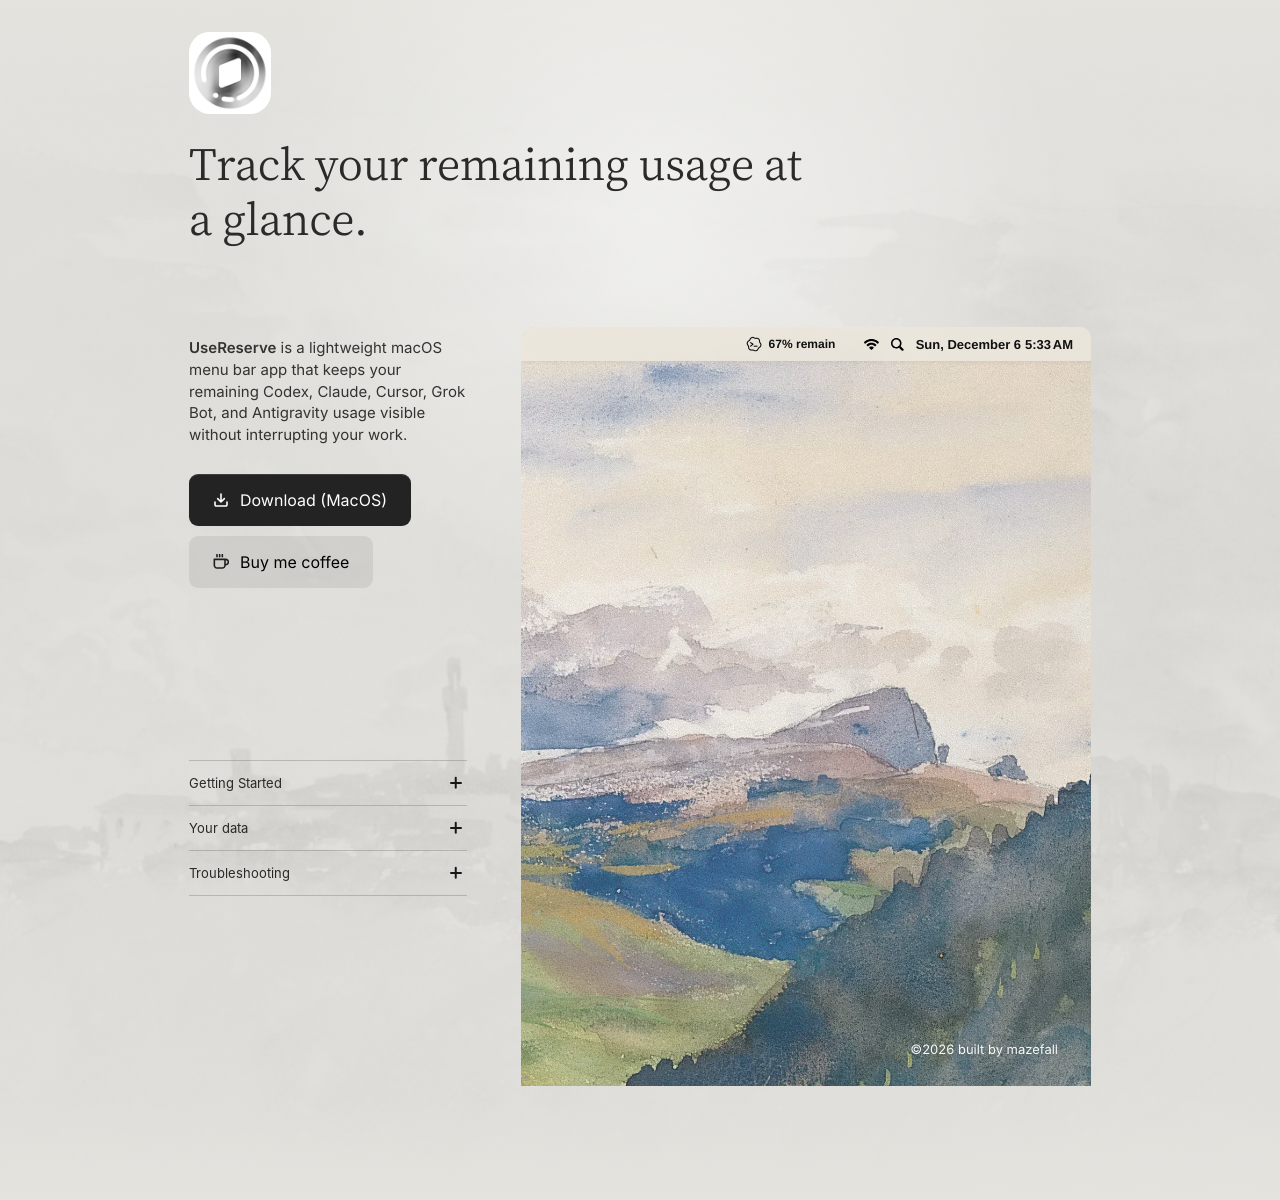
==== commit e653de4a: "Publish UseReserve 1.2.0 Antigravity update (98250be)" ====
--- a/index.html
+++ b/index.html
@@ -1 +1 @@
-<!DOCTYPE html><html lang="en"><head><meta charSet="utf-8"/><meta name="viewport" content="width=device-width, initial-scale=1"/><link rel="preload" href="/fonts/Inter-Regular.woff2" as="font" crossorigin="anonymous" type="font/woff2"/><link rel="preload" href="/fonts/CactusClassicalSerif-Site.woff2" as="font" crossorigin="anonymous" type="font/woff2"/><link rel="preload" href="/images/usereserve-app-icon-small.png" as="image"/><link rel="preload" href="/images/download.svg" as="image"/><link rel="preload" href="/images/coffee.svg" as="image"/><link rel="preload" as="image" href="/images/met-watercolor-demo.webp" fetchPriority="high"/><link rel="preload" as="image" href="/images/codex-menu-template.png"/><link rel="preload" as="image" href="/images/more-option.svg"/><link rel="preload" as="image" href="/images/codex-icon.svg"/><link rel="preload" as="image" href="/images/claude-mark.png"/><link rel="preload" as="image" href="/images/cursor-icon.svg"/><link rel="preload" as="image" href="/images/grok-icon.svg"/><link rel="stylesheet" href="/_next/static/chunks/14eudhka6snuk.css" data-precedence="next"/><link rel="preload" as="script" fetchPriority="low" href="/_next/static/chunks/2-xwlmnlyaeq1.js"/><script src="/_next/static/chunks/3fy_b2e1xac-s.js" async=""></script><script src="/_next/static/chunks/05tem0visqf24.js" async=""></script><script src="/_next/static/chunks/turbopack-0192ip6_jhaq9.js" async=""></script><script src="/_next/static/chunks/44oxwbh__ebkl.js" async="" crossorigin=""></script><script src="/_next/static/chunks/30ius849fccg4.js" async="" crossorigin=""></script><link rel="preload" as="image" href="/images/menu-wifi.svg"/><link rel="preload" as="image" href="/images/menu-search.svg"/><link rel="preload" href="https://static.cloudflareinsights.com/beacon.min.js" as="script" crossorigin=""/><meta name="theme-color" content="#e4e3de"/><title>UseReserve — macOS Usage: Codex, Claude, Cursor &amp; Grok Bot</title><meta name="description" content="A lightweight macOS menu bar app that keeps your remaining Codex, Claude, Cursor, and Grok Bot usage visible without interrupting your work."/><meta name="application-name" content="UseReserve"/><meta name="author" content="mazefall"/><meta name="robots" content="index, follow"/><meta name="googlebot" content="index, follow, max-video-preview:-1, max-image-preview:large, max-snippet:-1"/><link rel="canonical" href="https://usereserve.app/"/><meta name="google-site-verification" content="Ph3ktvAOfqdHMxSouBUlSY4p__La_72pyCP1MsgeFTg"/><meta property="og:title" content="UseReserve — macOS Usage: Codex, Claude, Cursor &amp; Grok Bot"/><meta property="og:description" content="Keep your remaining Codex, Claude, Cursor, and Grok Bot usage visible from the macOS menu bar."/><meta property="og:url" content="https://usereserve.app/"/><meta property="og:site_name" content="UseReserve"/><meta property="og:image" content="https://usereserve.app/images/usereserve-social.png"/><meta property="og:image:width" content="1200"/><meta property="og:image:height" content="630"/><meta property="og:image:alt" content="UseReserve — track your remaining usage at a glance"/><meta property="og:type" content="website"/><meta name="twitter:card" content="summary_large_image"/><meta name="twitter:title" content="UseReserve — macOS Usage: Codex, Claude, Cursor &amp; Grok Bot"/><meta name="twitter:description" content="Keep your remaining Codex, Claude, Cursor, and Grok Bot usage visible from the macOS menu bar."/><meta name="twitter:image" content="https://usereserve.app/images/usereserve-social.png"/><link rel="shortcut icon" href="/images/usereserve-app-icon-small.png"/><link rel="icon" href="/images/usereserve-app-icon-small.png"/><link rel="apple-touch-icon" href="/images/usereserve-app-icon-small.png"/><link rel="preload" href="/fonts/Inter-Regular.woff2" as="font" type="font/woff2" crossorigin="anonymous"/><link rel="preload" href="/fonts/CactusClassicalSerif-Site.woff2" as="font" type="font/woff2" crossorigin="anonymous"/><script src="/_next/static/chunks/0cz1d0mv5g_q7.js" noModule=""></script></head><body><div hidden=""><!--$--><!--/$--></div><script type="application/ld+json">{"@context":"https://schema.org","@type":"SoftwareApplication","name":"UseReserve","url":"https://usereserve.app/","image":"https://usereserve.app/images/usereserve-app-icon-small.png","description":"A lightweight macOS menu bar app that keeps remaining Codex, Claude, Cursor, and Grok Bot usage visible at a glance.","applicationCategory":"DeveloperApplication","operatingSystem":"macOS","downloadUrl":"https://github.com/mazefall/usereserve-site/releases/download/v1.1.1/UseReserve-1.1.1.dmg","offers":{"@type":"Offer","price":"0","priceCurrency":"USD"},"author":{"@type":"Person","name":"mazefall","url":"https://www.mazefall.com"}}</script><main class="site-page"><div class="page-content"><img class="app-icon" src="/images/usereserve-app-icon-small.png" alt="UseReserve" width="82" height="82"/><h1><span>Track your remaining usage at</span><span class="headline-second">a glance.</span></h1><p class="intro-copy"><strong>UseReserve</strong> is a lightweight macOS menu bar app that keeps your remaining Codex, Claude, Cursor, and Grok Bot usage visible without interrupting your work.</p><div class="actions" aria-label="UseReserve links"><a class="cta cta--primary" href="https://github.com/mazefall/usereserve-site/releases/download/v1.1.1/UseReserve-1.1.1.dmg"><img class="cta-icon" src="/images/download.svg" alt="" aria-hidden="true"/><span>Download (MacOS)</span></a><a class="cta cta--secondary" href="https://buymeacoffee.com/usereserve"><img class="cta-icon" src="/images/coffee.svg" alt="" aria-hidden="true"/><span>Buy me coffee</span></a></div><figure class="product-demo" aria-label="UseReserve running in the macOS menu bar"><img class="demo-artwork" src="/images/met-watercolor-demo.webp" alt="Watercolor landscape with mountains and a deep blue valley" width="1061" height="1413" fetchPriority="high"/><div class="demo-wash" aria-hidden="true"></div><div class="menu-bar"><div class="menu-trailing"><div class="menu-status-anchor"><div class="reserve-status" aria-hidden="true"><div class="status-rotator"><span class="status-provider"><img class="status-icon status-icon--codex" src="/images/codex-menu-template.png" alt=""/><span>67% remain</span></span></div></div><section class="usage-panel" aria-label="Example usage remaining" aria-hidden="true"><header class="usage-header"><strong>Usage Remaining</strong><img class="usage-more-icon" src="/images/more-option.svg" alt=""/></header><div class="usage-provider usage-provider--codex"><span class="provider-icon-shell provider-icon-shell--codex"><img src="/images/codex-icon.svg" alt="Codex"/></span><div class="usage-rows"><div class="usage-row"><span>Weekly</span><span class="usage-percent">67%</span><span class="usage-reset">Jul 21</span></div><div class="usage-row usage-row--reserve"><span></span><span class="reset-badge">1</span><span>Available Reset</span></div></div></div><div class="usage-divider usage-divider--codex-claude"></div><div class="usage-provider usage-provider--claude"><span class="provider-icon-shell provider-icon-shell--claude"><img src="/images/claude-mark.png" alt="Claude"/></span><div class="usage-rows"><div class="usage-row"><span>5hr Session</span><span class="usage-percent">100%</span><span class="usage-reset">1:34pm</span></div><div class="usage-row"><span>Weekly</span><span class="usage-percent">32%</span><span class="usage-reset">Jul 22</span></div></div></div><div class="usage-divider usage-divider--claude-cursor"></div><div class="usage-provider usage-provider--cursor"><span class="provider-icon-shell provider-icon-shell--cursor"><img src="/images/cursor-icon.svg" alt="Cursor"/></span><div class="usage-rows"><div class="usage-row"><span>Cursor</span><span class="usage-percent">72%</span><span class="usage-reset">Sep 30</span></div><div class="usage-row"><span>Other Models</span><span class="usage-percent">84%</span><span class="usage-reset">Sep 30</span></div></div></div><div class="usage-divider usage-divider--cursor-grok"></div><div class="usage-provider usage-provider--grok"><span class="provider-icon-shell provider-icon-shell--grok"><img src="/images/grok-icon.svg" alt="Grok Bot"/></span><div class="usage-rows"><div class="usage-row"><span>Weekly</span><span class="usage-percent">89%</span><span class="usage-reset">Sep 7</span></div></div></div></section></div><div class="menu-system-icons" aria-hidden="true"><img class="menu-symbol menu-symbol--wifi" src="/images/menu-wifi.svg" alt=""/><img class="menu-symbol menu-symbol--search" src="/images/menu-search.svg" alt=""/></div><span class="menu-time" aria-hidden="true"><span></span><span class="menu-clock"></span></span></div></div><figcaption class="art-credit">©2026 built by<!-- --> <a href="https://www.mazefall.com" target="_blank" rel="noreferrer">mazefall</a></figcaption></figure><div class="accordions"><section class="accordion-item" id="getting-started"><button class="accordion-trigger" id="getting-started-trigger" type="button" aria-expanded="false" aria-controls="getting-started-panel"><span>Getting Started</span><span class="accordion-symbol" aria-hidden="true"></span></button><div class="accordion-panel" id="getting-started-panel" role="region" aria-labelledby="getting-started-trigger" aria-hidden="true"><div class="accordion-panel-inner"><p>Open Codex, Claude Desktop, Cursor, or Grok Bot once, then launch UseReserve to see the limits available on your Mac. macOS may ask permission before UseReserve can read a protected local sign-in.</p></div></div></section><section class="accordion-item" id="your-data"><button class="accordion-trigger" id="your-data-trigger" type="button" aria-expanded="false" aria-controls="your-data-panel"><span>Your data</span><span class="accordion-symbol" aria-hidden="true"></span></button><div class="accordion-panel" id="your-data-panel" role="region" aria-labelledby="your-data-trigger" aria-hidden="true"><div class="accordion-panel-inner"><p>The UseReserve app is read-only and never stores credentials, cookies, or message content. It reads only the local sign-in information each installed provider needs for an ephemeral usage request. This website uses privacy-first Cloudflare Web Analytics to count visits and page performance without cookies or personal profiles.</p></div></div></section><section class="accordion-item" id="troubleshooting"><button class="accordion-trigger" id="troubleshooting-trigger" type="button" aria-expanded="false" aria-controls="troubleshooting-panel"><span>Troubleshooting</span><span class="accordion-symbol" aria-hidden="true"></span></button><div class="accordion-panel" id="troubleshooting-panel" role="region" aria-labelledby="troubleshooting-trigger" aria-hidden="true"><div class="accordion-panel-inner"><dl class="troubleshooting-list"><div><dt>Menu bar</dt><dd>Open UseReserve again if its icon is missing. If your menu bar is crowded, close an unused menu-bar app so macOS has room to show it.</dd></div><div><dt>Sign-in</dt><dd>Open Codex, Claude Desktop, Cursor, or Grok Bot and confirm you are signed in, then return to UseReserve.</dd></div><div><dt>Claude permission</dt><dd>Choose Connect Claude in UseReserve and approve access to Claude Safe Storage when macOS asks.</dd></div><div><dt>Cursor usage</dt><dd>Cursor must be installed and signed in. UseReserve shows Cursor and Other Models when those limits are available for your individual plan.</dd></div><div><dt>Grok Bot usage</dt><dd>Grok Bot must be installed. UseReserve prefers the account signed into Grok Bot, then falls back to Cursor&#x27;s sign-in if that account is unavailable or rejected. When Cursor fallback is active, choose Use Grok Bot Sign-In to switch accounts; if macOS blocks Grok Bot Safe Storage, choose Allow Grok Bot Access.</dd></div><div><dt>Stale readings</dt><dd>UseReserve keeps the last available reading during a temporary outage and shows when it was last updated.</dd></div><div><dt>Refresh</dt><dd>Open the more menu and choose Refresh after reconnecting to the internet or signing in again.</dd></div><div><dt>Hiding an app</dt><dd>Open the more menu and untick an app under Show/Hide to drop it from the panel. It stops being polled until you tick it again.</dd></div><div><dt>Login Items</dt><dd>If UseReserve does not start automatically, open System Settings → General → Login Items and enable UseReserve.</dd></div></dl></div></div></section></div></div></main><!--$--><!--/$--><script src="/_next/static/chunks/2-xwlmnlyaeq1.js" id="_R_" async=""></script><script>(self.__next_f=self.__next_f||[]).push([0])</script><script>self.__next_f.push([1,"1:\"$Sreact.fragment\"\n2:I[39756,[\"/_next/static/chunks/44oxwbh__ebkl.js\"],\"default\"]\n3:I[37457,[\"/_next/static/chunks/44oxwbh__ebkl.js\"],\"default\"]\n4:I[79520,[\"/_next/static/chunks/44oxwbh__ebkl.js\"],\"\"]\nb:I[68027,[\"/_next/static/chunks/44oxwbh__ebkl.js\"],\"default\",1]\n:HL[\"/_next/static/chunks/14eudhka6snuk.css\",\"style\"]\n:HL[\"/fonts/Inter-Regular.woff2\",\"font\",{\"crossOrigin\":\"anonymous\",\"type\":\"font/woff2\"}]\n:HL[\"/fonts/CactusClassicalSerif-Site.woff2\",\"font\",{\"crossOrigin\":\"anonymous\",\"type\":\"font/woff2\"}]\n:HL[\"/images/usereserve-app-icon-small.png\",\"image\"]\n:HL[\"/images/download.svg\",\"image\"]\n:HL[\"/images/coffee.svg\",\"image\"]\n0:{\"P\":null,\"c\":[\"\",\"\"],\"q\":\"\",\"i\":false,\"f\":[[[\"\",{\"children\":[\"__PAGE__\",{},\"$undefined\",\"$undefined\",4608]},\"$undefined\",\"$undefined\",4624],[[\"$\",\"$1\",\"c\",{\"children\":[[[\"$\",\"link\",\"0\",{\"rel\":\"stylesheet\",\"href\":\"/_next/static/chunks/14eudhka6snuk.css\",\"precedence\":\"next\",\"crossOrigin\":\"$undefined\",\"nonce\":\"$undefined\"}],[\"$\",\"script\",\"script-0\",{\"src\":\"/_next/static/chunks/44oxwbh__ebkl.js\",\"async\":true,\"nonce\":\"$undefined\"}]],[\"$\",\"html\",null,{\"lang\":\"en\",\"children\":[[\"$\",\"head\",null,{\"children\":[[\"$\",\"link\",null,{\"rel\":\"preload\",\"href\":\"/fonts/Inter-Regular.woff2\",\"as\":\"font\",\"type\":\"font/woff2\",\"crossOrigin\":\"anonymous\"}],[\"$\",\"link\",null,{\"rel\":\"preload\",\"href\":\"/fonts/CactusClassicalSerif-Site.woff2\",\"as\":\"font\",\"type\":\"font/woff2\",\"crossOrigin\":\"anonymous\"}]]}],[\"$\",\"body\",null,{\"children\":[[\"$\",\"$L2\",null,{\"parallelRouterKey\":\"children\",\"error\":\"$undefined\",\"errorStyles\":\"$undefined\",\"errorScripts\":\"$undefined\",\"template\":[\"$\",\"$L3\",null,{}],\"templateStyles\":\"$undefined\",\"templateScripts\":\"$undefined\",\"notFound\":[[[\"$\",\"title\",null,{\"children\":\"404: This page could not be found.\"}],[\"$\",\"div\",null,{\"style\":{\"fontFamily\":\"system-ui,\\\"Segoe UI\\\",Roboto,Helvetica,Arial,sans-serif,\\\"Apple Color Emoji\\\",\\\"Segoe UI Emoji\\\"\",\"height\":\"100vh\",\"textAlign\":\"center\",\"display\":\"flex\",\"flexDirection\":\"column\",\"alignItems\":\"center\",\"justifyContent\":\"center\"},\"children\":[\"$\",\"div\",null,{\"children\":[[\"$\",\"style\",null,{\"dangerouslySetInnerHTML\":{\"__html\":\"body{color:#000;background:#fff;margin:0}.next-error-h1{border-right:1px solid rgba(0,0,0,.3)}@media (prefers-color-scheme:dark){body{color:#fff;background:#000}.next-error-h1{border-right:1px solid rgba(255,255,255,.3)}}\"}}],[\"$\",\"h1\",null,{\"className\":\"next-error-h1\",\"style\":{\"display\":\"inline-block\",\"margin\":\"0 20px 0 0\",\"padding\":\"0 23px 0 0\",\"fontSize\":24,\"fontWeight\":500,\"verticalAlign\":\"top\",\"lineHeight\":\"49px\"},\"children\":404}],[\"$\",\"div\",null,{\"style\":{\"display\":\"inline-block\"},\"children\":[\"$\",\"h2\",null,{\"style\":{\"fontSize\":14,\"fontWeight\":400,\"lineHeight\":\"49px\",\"margin\":0},\"children\":\"This page could not be found.\"}]}]]}]}]],[]],\"forbidden\":\"$undefined\",\"unauthorized\":\"$undefined\"}],[\"$\",\"$L4\",null,{\"id\":\"cloudflare-web-analytics\",\"strategy\":\"afterInteractive\",\"type\":\"module\",\"crossOrigin\":\"anonymous\",\"src\":\"https://static.cloudflareinsights.com/beacon.min.js\",\"data-cf-beacon\":\"{\\\"token\\\":\\\"161fef571741419490c86eca821cf598\\\"}\"}]]}]]}]]}],{\"children\":[[\"$\",\"$1\",\"c\",{\"children\":[[[\"$\",\"script\",null,{\"type\":\"application/ld+json\",\"dangerouslySetInnerHTML\":{\"__html\":\"{\\\"@context\\\":\\\"https://schema.org\\\",\\\"@type\\\":\\\"SoftwareApplication\\\",\\\"name\\\":\\\"UseReserve\\\",\\\"url\\\":\\\"https://usereserve.app/\\\",\\\"image\\\":\\\"https://usereserve.app/images/usereserve-app-icon-small.png\\\",\\\"description\\\":\\\"A lightweight macOS menu bar app that keeps remaining Codex, Claude, Cursor, and Grok Bot usage visible at a glance.\\\",\\\"applicationCategory\\\":\\\"DeveloperApplication\\\",\\\"operatingSystem\\\":\\\"macOS\\\",\\\"downloadUrl\\\":\\\"https://github.com/mazefall/usereserve-site/releases/download/v1.1.1/UseReserve-1.1.1.dmg\\\",\\\"offers\\\":{\\\"@type\\\":\\\"Offer\\\",\\\"price\\\":\\\"0\\\",\\\"priceCurrency\\\":\\\"USD\\\"},\\\"author\\\":{\\\"@type\\\":\\\"Person\\\",\\\"name\\\":\\\"mazefall\\\",\\\"url\\\":\\\"https://www.mazefall.com\\\"}}\"}}],[\"$\",\"main\",null,{\"className\":\"site-page\",\"children\":[\"$\",\"div\",null,{\"className\":\"page-content\",\"children\":[[\"$\",\"img\",null,{\"className\":\"app-icon\",\"src\":\"/images/usereserve-app-icon-small.png\",\"alt\":\"UseReserve\",\"width\":82,\"height\":82}],[\"$\",\"h1\",null,{\"children\":[[\"$\",\"span\",null,{\"children\":\"Track your remaining usage at\"}],[\"$\",\"span\",null,{\"className\":\"headline-second\",\"children\":\"a glance.\"}]]}],[\"$\",\"p\",null,{\"className\":\"intro-copy\",\"children\":[[\"$\",\"strong\",null,{\"children\":\"UseReserve\"}],\" is a lightweight macOS menu bar app that keeps your remaining Codex, Claude, Cursor, and Grok Bot usage visible without interrupting your work.\"]}],[\"$\",\"div\",null,{\"className\":\"actions\",\"aria-label\":\"UseReserve links\",\"children\":[[\"$\",\"a\",null,{\"className\":\"cta cta--primary\",\"href\":\"https://github.com/mazefall/usereserve-site/releases/download/v1.1.1/UseReserve-1.1.1.dmg\",\"children\":[[\"$\",\"img\",null,{\"className\":\"cta-icon\",\"src\":\"/images/download.svg\",\"alt\":\"\",\"aria-hidden\":\"true\"}],[\"$\",\"span\",null,{\"children\":\"Download (MacOS)\"}]]}],[\"$\",\"a\",null,{\"className\":\"cta cta--secondary\",\"href\":\"https://buymeacoffee.com/usereserve\",\"children\":[[\"$\",\"img\",null,{\"className\":\"cta-icon\",\"src\":\"/images/coffee.svg\",\"alt\":\"\",\"aria-hidden\":\"true\"}],\"$L5\"]}]]}],\"$L6\",\"$L7\"]}]}]],[\"$L8\"],\"$L9\"]}],{},null,false,null]},null,false,null],\"$La\",false]],\"m\":\"$undefined\",\"G\":[\"$b\",[\"$Lc\"]],\"S\":true,\"h\":null,\"r\":\"$undefined\",\"s\":\"$undefined\",\"a\":\"$undefined\",\"l\":\"$undefined\",\"p\":\"$undefined\",\"d\":\"$undefined\",\"b\":\"9xFZcOOrA6SmbtqB6yTgH\"}\nd:I[35614,[\"/_next/static/chunks/44oxwbh__ebkl.js\",\"/_next/static/chunks/30ius849fccg4.js\"],\"ProductDemo\"]\ne:I[59805,[\"/_next/static/chunks/44oxwbh__ebkl.js\",\"/_next/static/chunks/30ius849fccg4.js\"],\"AccordionList\"]\nf:I[97367,[\"/_next/static/chunks/44oxwbh__ebkl.js\"],\"OutletBoundary\"]\n10:\"$Sreact.suspense\"\n12:I[97367,[\"/_next/static/chunks/44oxwbh__ebkl.js\"],\"ViewportBoundary\"]\n14:I[97367,[\"/_next/static/chunks/44oxwbh__ebkl.js\"],\"MetadataBoundary\"]\n5:[\"$\",\"span\",null,{\"children\":\"Buy me coffee\"}]\n6:[\"$\",\"$Ld\",null,{}]\n7:[\"$\",\"$Le\",null,{}]\n8:[\"$\",\"script\",\"script-0\",{\"src\":\"/_next/static/chunks/30ius849fccg4.js\",\"async\":true,\"nonce\":\"$undefined\"}]\n9:[\"$\",\"$Lf\",null,{\"children\":[\"$\",\"$10\",null,{\"name\":\"Next.MetadataOutlet\",\"children\":\"$@11\"}]}]\na:[\"$\",\"$1\",\"h\",{\"children\":[null,[\"$\",\"$L12\",null,{\"children\":\"$L13\"}],[\"$\",\"div\",null,{\"hidden\":true,\"children\":[\"$\",\"$L14\",null,{\"children\":[\"$\",\"$10\",null,{\"name\":\"Next.Metadata\",\"children\":\"$L15\"}]}]}],null]}]\nc:[\"$\",\"link\",\"0\",{\"rel\":\"stylesheet\",\"href\":\"/_next/static/chunks/14eudhka6snuk.css\",\"precedence\":\"next\",\"crossOrigin\":\"$undefined\",\"nonce\":\"$undefined\"}]\n13:[[\"$\",\"meta\",\"0\",{\"charSet\":\"utf-8\"}],[\"$\",\"meta\",\"1\",{\"name\":\"viewport\",\"content\":\"width=device-width, initial-scale=1\"}],[\"$\",\"meta\",\"2\",{\"name\":\"theme-color\",\"content\":\"#e4e3de\"}]]\n16:I[27201,[\"/_next/static/chunks/44oxwbh__ebkl.js\"],\"IconMark\"]\n11:null\n15:[[\"$\",\"title\",\"0\",{\"children\":\"UseReserve — macOS Usage: Codex, Claude, Cursor \u0026 Grok Bot\"}],[\"$\",\"meta\",\"1\",{\"name\":\"description\",\"content\":\"A lightweight macOS menu bar app that keeps your remaining Codex, Claude, Cursor, and Grok Bot usage visible without interrupting your work.\"}],[\"$\",\"meta\",\"2\",{\"name\":\"application-name\",\"content\":\"UseReserve\"}],[\"$\",\"meta\",\"3\",{\"name\":\"author\",\"content\":\"mazefall\"}],[\"$\",\"meta\",\"4\",{\"name\":\"robots\",\"content\":\"index, follow\"}],[\"$\",\"meta\",\"5\",{\"name\":\"googlebot\",\"content\":\"index, follow, max-video-preview:-1, max-image-preview:large, max-snippet:-1\"}],[\"$\",\"link\",\"6\",{\"rel\":\"canonical\",\"href\":\"https://usereserve.app/\"}],[\"$\",\"meta\",\"7\",{\"name\":\"google-site-verification\",\"content\":\"Ph3ktvAOfqdHMxSouBUlSY4p__La_72pyCP1MsgeFTg\"}],[\"$\",\"meta\",\"8\",{\"property\":\"og:title\",\"content\":\"UseReserve — macOS Usage: Codex, Claude, Cursor \u0026 Grok Bot\"}],[\"$\",\"meta\",\"9\",{\"property\":\"og:description\",\"content\":\"Keep your remaining Codex, Claude, Cursor, and Grok Bot usage visible from the macOS menu bar.\"}],[\"$\",\"meta\",\"10\",{\"property\":\"og:url\",\"content\":\"https://usereserve.app/\"}],[\"$\",\"meta\",\"11\",{\"property\":\"og:site_name\",\"content\":\"UseReserve\"}],[\"$\",\"meta\",\"12\",{\"property\":\"og:image\",\"content\":\"https://usereserve.app/images/usereserve-social.png\"}],[\"$\",\"meta\",\"13\",{\"property\":\"og:image:width\",\"content\":\"1200\"}],[\"$\",\"meta\",\"14\",{\"property\":\"og:image:height\",\"content\":\"630\"}],[\"$\",\"meta\",\"15\",{\"property\":\"og:image:alt\",\"content\":\"UseReserve — track your remaining usage at a glance\"}],[\"$\",\"meta\",\"16\",{\"property\":\"og:type\",\"content\":\"website\"}],[\"$\",\"meta\",\"17\",{\"name\":\"twitter:card\",\"content\":\"summary_large_image\"}],[\"$\",\"meta\",\"18\",{\"name\":\"twitter:title\",\"content\":\"UseReserve — macOS Usage: Codex, Claude, Cursor \u0026 Grok Bot\"}],[\"$\",\"meta\",\"19\",{\"name\":\"twitter:description\",\"content\":\"Keep your remaining Codex, Claude, Cursor, and Grok Bot usage visible from the macOS menu bar.\"}],[\"$\",\"meta\",\"20\",{\"name\":\"twitter:image\",\"content\":\"https://usereserve.app/images/usereserve-social.png\"}],[\"$\",\"link\",\"21\",{\"rel\":\"shortcut icon\",\"href\":\"/images/usereserve-app-icon-small.png\"}],[\"$\",\"link\",\"22\",{\"rel\":\"icon\",\"href\":\"/images/usereserve-app-icon-small.png\"}],[\"$\",\"link\",\"23\",{\"rel\":\"apple-touch-icon\",\"href\":\"/images/usereserve-app-icon-small.png\"}],[\"$\",\"$L16\",\"24\",{}]]\n"])</script></body></html>+<!DOCTYPE html><html lang="en"><head><meta charSet="utf-8"/><meta name="viewport" content="width=device-width, initial-scale=1"/><link rel="preload" href="/fonts/Inter-Regular.woff2" as="font" crossorigin="anonymous" type="font/woff2"/><link rel="preload" href="/fonts/CactusClassicalSerif-Site.woff2" as="font" crossorigin="anonymous" type="font/woff2"/><link rel="preload" href="/images/usereserve-app-icon-small.png" as="image"/><link rel="preload" href="/images/download.svg" as="image"/><link rel="preload" href="/images/coffee.svg" as="image"/><link rel="preload" as="image" href="/images/met-watercolor-demo.webp" fetchPriority="high"/><link rel="preload" as="image" href="/images/codex-menu-template.png"/><link rel="preload" as="image" href="/images/menu-wifi.svg"/><link rel="preload" as="image" href="/images/menu-search.svg"/><link rel="preload" as="image" href="/images/more-option.svg"/><link rel="preload" as="image" href="/images/codex-icon.svg"/><link rel="preload" as="image" href="/images/claude-mark.png"/><link rel="stylesheet" href="/_next/static/chunks/2p6mtq9_x7hf3.css" data-precedence="next"/><link rel="preload" as="script" fetchPriority="low" href="/_next/static/chunks/2-xwlmnlyaeq1.js"/><script src="/_next/static/chunks/3fy_b2e1xac-s.js" async=""></script><script src="/_next/static/chunks/05tem0visqf24.js" async=""></script><script src="/_next/static/chunks/turbopack-0192ip6_jhaq9.js" async=""></script><script src="/_next/static/chunks/44oxwbh__ebkl.js" async="" crossorigin=""></script><script src="/_next/static/chunks/3qwlkbsstq1y6.js" async="" crossorigin=""></script><link rel="preload" as="image" href="/images/cursor-icon.svg"/><link rel="preload" as="image" href="/images/grok-icon.svg"/><link rel="preload" as="image" href="/images/antigravity-icon.png"/><link rel="preload" href="https://static.cloudflareinsights.com/beacon.min.js" as="script" crossorigin=""/><meta name="theme-color" content="#e4e3de"/><title>UseReserve — macOS Usage: Codex, Claude, Cursor, Grok Bot &amp; Antigravity</title><meta name="description" content="A lightweight macOS menu bar app that keeps your remaining Codex, Claude, Cursor, Grok Bot, and Antigravity usage visible without interrupting your work."/><meta name="application-name" content="UseReserve"/><meta name="author" content="mazefall"/><meta name="robots" content="index, follow"/><meta name="googlebot" content="index, follow, max-video-preview:-1, max-image-preview:large, max-snippet:-1"/><link rel="canonical" href="https://usereserve.app/"/><meta name="google-site-verification" content="Ph3ktvAOfqdHMxSouBUlSY4p__La_72pyCP1MsgeFTg"/><meta property="og:title" content="UseReserve — macOS Usage: Codex, Claude, Cursor, Grok Bot &amp; Antigravity"/><meta property="og:description" content="Keep your remaining Codex, Claude, Cursor, Grok Bot, and Antigravity usage visible from the macOS menu bar."/><meta property="og:url" content="https://usereserve.app/"/><meta property="og:site_name" content="UseReserve"/><meta property="og:image" content="https://usereserve.app/images/usereserve-social.png"/><meta property="og:image:width" content="1200"/><meta property="og:image:height" content="630"/><meta property="og:image:alt" content="UseReserve — track your remaining usage at a glance"/><meta property="og:type" content="website"/><meta name="twitter:card" content="summary_large_image"/><meta name="twitter:title" content="UseReserve — macOS Usage: Codex, Claude, Cursor, Grok Bot &amp; Antigravity"/><meta name="twitter:description" content="Keep your remaining Codex, Claude, Cursor, Grok Bot, and Antigravity usage visible from the macOS menu bar."/><meta name="twitter:image" content="https://usereserve.app/images/usereserve-social.png"/><link rel="shortcut icon" href="/images/usereserve-app-icon-small.png"/><link rel="icon" href="/images/usereserve-app-icon-small.png"/><link rel="apple-touch-icon" href="/images/usereserve-app-icon-small.png"/><link rel="preload" href="/fonts/Inter-Regular.woff2" as="font" type="font/woff2" crossorigin="anonymous"/><link rel="preload" href="/fonts/CactusClassicalSerif-Site.woff2" as="font" type="font/woff2" crossorigin="anonymous"/><script src="/_next/static/chunks/0cz1d0mv5g_q7.js" noModule=""></script></head><body><div hidden=""><!--$--><!--/$--></div><script type="application/ld+json">{"@context":"https://schema.org","@type":"SoftwareApplication","name":"UseReserve","url":"https://usereserve.app/","image":"https://usereserve.app/images/usereserve-app-icon-small.png","description":"A lightweight macOS menu bar app that keeps remaining Codex, Claude, Cursor, Grok Bot, and Antigravity usage visible at a glance.","applicationCategory":"DeveloperApplication","operatingSystem":"macOS","downloadUrl":"https://github.com/mazefall/usereserve-site/releases/download/v1.2.0/UseReserve-1.2.0.dmg","offers":{"@type":"Offer","price":"0","priceCurrency":"USD"},"author":{"@type":"Person","name":"mazefall","url":"https://www.mazefall.com"}}</script><main class="site-page"><div class="page-content"><img class="app-icon" src="/images/usereserve-app-icon-small.png" alt="UseReserve" width="82" height="82"/><h1><span>Track your remaining usage at</span><span class="headline-second">a glance.</span></h1><p class="intro-copy"><strong>UseReserve</strong> is a lightweight macOS menu bar app that keeps your remaining Codex, Claude, Cursor, Grok Bot, and Antigravity usage visible without interrupting your work.</p><div class="actions" aria-label="UseReserve links"><a class="cta cta--primary" href="https://github.com/mazefall/usereserve-site/releases/download/v1.2.0/UseReserve-1.2.0.dmg"><img class="cta-icon" src="/images/download.svg" alt="" aria-hidden="true"/><span>Download (MacOS)</span></a><a class="cta cta--secondary" href="https://buymeacoffee.com/usereserve"><img class="cta-icon" src="/images/coffee.svg" alt="" aria-hidden="true"/><span>Buy me coffee</span></a></div><figure class="product-demo" aria-label="UseReserve running in the macOS menu bar"><img class="demo-artwork" src="/images/met-watercolor-demo.webp" alt="Watercolor landscape with mountains and a deep blue valley" width="1061" height="1413" fetchPriority="high"/><div class="demo-wash" aria-hidden="true"></div><div class="menu-bar"><div class="menu-trailing"><div class="menu-status-anchor"><div class="reserve-status" aria-hidden="true"><div class="status-rotator"><span class="status-provider"><img class="status-icon status-icon--codex" src="/images/codex-menu-template.png" alt=""/><span>67% remain</span></span></div></div></div><div class="menu-system-icons" aria-hidden="true"><img class="menu-symbol menu-symbol--wifi" src="/images/menu-wifi.svg" alt=""/><img class="menu-symbol menu-symbol--search" src="/images/menu-search.svg" alt=""/></div><span class="menu-time" aria-hidden="true"><span></span><span class="menu-clock"></span></span></div><section class="usage-panel" aria-label="Example usage remaining" aria-hidden="true"><header class="usage-header"><strong>Usage Remaining</strong><img class="usage-more-icon" src="/images/more-option.svg" alt=""/></header><div class="usage-provider usage-provider--codex"><span class="provider-icon-shell provider-icon-shell--codex"><img src="/images/codex-icon.svg" alt="Codex"/></span><div class="usage-rows"><div class="usage-row"><span>Weekly</span><span class="usage-percent">67%</span><span class="usage-reset">Jul 21</span></div><div class="usage-row usage-row--reserve"><span></span><span class="reset-badge">1</span><span>Available Reset</span></div></div></div><div class="usage-divider usage-divider--codex-claude"></div><div class="usage-provider usage-provider--claude"><span class="provider-icon-shell provider-icon-shell--claude"><img src="/images/claude-mark.png" alt="Claude"/></span><div class="usage-rows"><div class="usage-row"><span>5hr Session</span><span class="usage-percent">100%</span><span class="usage-reset">1:34pm</span></div><div class="usage-row"><span>Weekly</span><span class="usage-percent">32%</span><span class="usage-reset">Jul 22</span></div></div></div><div class="usage-divider usage-divider--claude-cursor"></div><div class="usage-provider usage-provider--cursor"><span class="provider-icon-shell provider-icon-shell--cursor"><img src="/images/cursor-icon.svg" alt="Cursor"/></span><div class="usage-rows"><div class="usage-row"><span>Cursor</span><span class="usage-percent">72%</span><span class="usage-reset">Sep 30</span></div><div class="usage-row"><span>Other Models</span><span class="usage-percent">84%</span><span class="usage-reset">Sep 30</span></div></div></div><div class="usage-divider usage-divider--cursor-grok"></div><div class="usage-provider usage-provider--grok"><span class="provider-icon-shell provider-icon-shell--grok"><img src="/images/grok-icon.svg" alt="Grok Bot"/></span><div class="usage-rows"><div class="usage-row"><span>Weekly</span><span class="usage-percent">89%</span><span class="usage-reset">Sep 7</span></div></div></div><div class="usage-divider usage-divider--grok-antigravity"></div><div class="usage-provider usage-provider--antigravity"><span class="provider-icon-shell provider-icon-shell--antigravity"><img src="/images/antigravity-icon.png" alt="Antigravity"/></span><div class="usage-rows"><div class="usage-row"><span>Gemini Models</span><span class="usage-percent">91%</span><span class="usage-reset">Nov 2</span></div><div class="usage-row"><span>Claude and GPT models</span><span class="usage-percent">76%</span><span class="usage-reset">Nov 2</span></div></div></div></section></div><figcaption class="art-credit">©2026 built by<!-- --> <a href="https://www.mazefall.com" target="_blank" rel="noreferrer">mazefall</a></figcaption></figure><div class="accordions"><section class="accordion-item" id="getting-started"><button class="accordion-trigger" id="getting-started-trigger" type="button" aria-expanded="false" aria-controls="getting-started-panel"><span>Getting Started</span><span class="accordion-symbol" aria-hidden="true"></span></button><div class="accordion-panel" id="getting-started-panel" role="region" aria-labelledby="getting-started-trigger" aria-hidden="true"><div class="accordion-panel-inner"><p>Open Codex, Claude Desktop, Cursor, Grok Bot, or Antigravity once, then launch UseReserve to see the limits available on your Mac. macOS may ask permission before UseReserve can read a protected local sign-in.</p></div></div></section><section class="accordion-item" id="your-data"><button class="accordion-trigger" id="your-data-trigger" type="button" aria-expanded="false" aria-controls="your-data-panel"><span>Your data</span><span class="accordion-symbol" aria-hidden="true"></span></button><div class="accordion-panel" id="your-data-panel" role="region" aria-labelledby="your-data-trigger" aria-hidden="true"><div class="accordion-panel-inner"><p>The UseReserve app is read-only and never stores credentials, cookies, or message content. It reads only the local sign-in information each installed provider needs for an ephemeral usage request. This website uses privacy-first Cloudflare Web Analytics to count visits and page performance without cookies or personal profiles.</p></div></div></section><section class="accordion-item" id="troubleshooting"><button class="accordion-trigger" id="troubleshooting-trigger" type="button" aria-expanded="false" aria-controls="troubleshooting-panel"><span>Troubleshooting</span><span class="accordion-symbol" aria-hidden="true"></span></button><div class="accordion-panel" id="troubleshooting-panel" role="region" aria-labelledby="troubleshooting-trigger" aria-hidden="true"><div class="accordion-panel-inner"><dl class="troubleshooting-list"><div><dt>Menu bar</dt><dd>Open UseReserve again if its icon is missing. If your menu bar is crowded, close an unused menu-bar app so macOS has room to show it.</dd></div><div><dt>Sign-in</dt><dd>Open Codex, Claude Desktop, Cursor, Grok Bot, or Antigravity and confirm you are signed in, then return to UseReserve.</dd></div><div><dt>Claude permission</dt><dd>Choose Connect Claude in UseReserve and approve access to Claude Safe Storage when macOS asks.</dd></div><div><dt>Cursor usage</dt><dd>Cursor must be installed and signed in. UseReserve shows Cursor and Other Models when those limits are available for your individual plan. If Cursor has no allowance to report, you’ll see No usage limits available instead of a percentage.</dd></div><div><dt>Grok Bot usage</dt><dd>Grok Bot must be installed. UseReserve prefers the account signed into Grok Bot, then falls back to Cursor&#x27;s sign-in if that account is unavailable or rejected. When Cursor fallback is active, choose Use Grok Bot Sign-In to switch accounts; if macOS blocks Grok Bot Safe Storage, choose Allow Grok Bot Access.</dd></div><div><dt>Antigravity usage</dt><dd>Keep Antigravity open and signed in. UseReserve shows Gemini Models and Claude and GPT models, with the lower remaining allowance in the menu bar. If Antigravity closes, the last reading stays visible until you reopen it and refresh.</dd></div><div><dt>Stale readings</dt><dd>UseReserve keeps the last available reading during a temporary outage and shows when it was last updated.</dd></div><div><dt>Refresh</dt><dd>Open the more menu and choose Refresh after reconnecting to the internet or signing in again.</dd></div><div><dt>Hiding an app</dt><dd>Open the more menu and untick an app under Show/Hide to drop it from the panel. It stops being polled until you tick it again.</dd></div><div><dt>Login Items</dt><dd>If UseReserve does not start automatically, open System Settings → General → Login Items and enable UseReserve.</dd></div></dl></div></div></section></div></div></main><!--$--><!--/$--><script src="/_next/static/chunks/2-xwlmnlyaeq1.js" id="_R_" async=""></script><script>(self.__next_f=self.__next_f||[]).push([0])</script><script>self.__next_f.push([1,"1:\"$Sreact.fragment\"\n2:I[39756,[\"/_next/static/chunks/44oxwbh__ebkl.js\"],\"default\"]\n3:I[37457,[\"/_next/static/chunks/44oxwbh__ebkl.js\"],\"default\"]\n4:I[79520,[\"/_next/static/chunks/44oxwbh__ebkl.js\"],\"\"]\nb:I[68027,[\"/_next/static/chunks/44oxwbh__ebkl.js\"],\"default\",1]\n:HL[\"/_next/static/chunks/2p6mtq9_x7hf3.css\",\"style\"]\n:HL[\"/fonts/Inter-Regular.woff2\",\"font\",{\"crossOrigin\":\"anonymous\",\"type\":\"font/woff2\"}]\n:HL[\"/fonts/CactusClassicalSerif-Site.woff2\",\"font\",{\"crossOrigin\":\"anonymous\",\"type\":\"font/woff2\"}]\n:HL[\"/images/usereserve-app-icon-small.png\",\"image\"]\n:HL[\"/images/download.svg\",\"image\"]\n:HL[\"/images/coffee.svg\",\"image\"]\n0:{\"P\":null,\"c\":[\"\",\"\"],\"q\":\"\",\"i\":false,\"f\":[[[\"\",{\"children\":[\"__PAGE__\",{},\"$undefined\",\"$undefined\",4608]},\"$undefined\",\"$undefined\",4624],[[\"$\",\"$1\",\"c\",{\"children\":[[[\"$\",\"link\",\"0\",{\"rel\":\"stylesheet\",\"href\":\"/_next/static/chunks/2p6mtq9_x7hf3.css\",\"precedence\":\"next\",\"crossOrigin\":\"$undefined\",\"nonce\":\"$undefined\"}],[\"$\",\"script\",\"script-0\",{\"src\":\"/_next/static/chunks/44oxwbh__ebkl.js\",\"async\":true,\"nonce\":\"$undefined\"}]],[\"$\",\"html\",null,{\"lang\":\"en\",\"children\":[[\"$\",\"head\",null,{\"children\":[[\"$\",\"link\",null,{\"rel\":\"preload\",\"href\":\"/fonts/Inter-Regular.woff2\",\"as\":\"font\",\"type\":\"font/woff2\",\"crossOrigin\":\"anonymous\"}],[\"$\",\"link\",null,{\"rel\":\"preload\",\"href\":\"/fonts/CactusClassicalSerif-Site.woff2\",\"as\":\"font\",\"type\":\"font/woff2\",\"crossOrigin\":\"anonymous\"}]]}],[\"$\",\"body\",null,{\"children\":[[\"$\",\"$L2\",null,{\"parallelRouterKey\":\"children\",\"error\":\"$undefined\",\"errorStyles\":\"$undefined\",\"errorScripts\":\"$undefined\",\"template\":[\"$\",\"$L3\",null,{}],\"templateStyles\":\"$undefined\",\"templateScripts\":\"$undefined\",\"notFound\":[[[\"$\",\"title\",null,{\"children\":\"404: This page could not be found.\"}],[\"$\",\"div\",null,{\"style\":{\"fontFamily\":\"system-ui,\\\"Segoe UI\\\",Roboto,Helvetica,Arial,sans-serif,\\\"Apple Color Emoji\\\",\\\"Segoe UI Emoji\\\"\",\"height\":\"100vh\",\"textAlign\":\"center\",\"display\":\"flex\",\"flexDirection\":\"column\",\"alignItems\":\"center\",\"justifyContent\":\"center\"},\"children\":[\"$\",\"div\",null,{\"children\":[[\"$\",\"style\",null,{\"dangerouslySetInnerHTML\":{\"__html\":\"body{color:#000;background:#fff;margin:0}.next-error-h1{border-right:1px solid rgba(0,0,0,.3)}@media (prefers-color-scheme:dark){body{color:#fff;background:#000}.next-error-h1{border-right:1px solid rgba(255,255,255,.3)}}\"}}],[\"$\",\"h1\",null,{\"className\":\"next-error-h1\",\"style\":{\"display\":\"inline-block\",\"margin\":\"0 20px 0 0\",\"padding\":\"0 23px 0 0\",\"fontSize\":24,\"fontWeight\":500,\"verticalAlign\":\"top\",\"lineHeight\":\"49px\"},\"children\":404}],[\"$\",\"div\",null,{\"style\":{\"display\":\"inline-block\"},\"children\":[\"$\",\"h2\",null,{\"style\":{\"fontSize\":14,\"fontWeight\":400,\"lineHeight\":\"49px\",\"margin\":0},\"children\":\"This page could not be found.\"}]}]]}]}]],[]],\"forbidden\":\"$undefined\",\"unauthorized\":\"$undefined\"}],[\"$\",\"$L4\",null,{\"id\":\"cloudflare-web-analytics\",\"strategy\":\"afterInteractive\",\"type\":\"module\",\"crossOrigin\":\"anonymous\",\"src\":\"https://static.cloudflareinsights.com/beacon.min.js\",\"data-cf-beacon\":\"{\\\"token\\\":\\\"161fef571741419490c86eca821cf598\\\"}\"}]]}]]}]]}],{\"children\":[[\"$\",\"$1\",\"c\",{\"children\":[[[\"$\",\"script\",null,{\"type\":\"application/ld+json\",\"dangerouslySetInnerHTML\":{\"__html\":\"{\\\"@context\\\":\\\"https://schema.org\\\",\\\"@type\\\":\\\"SoftwareApplication\\\",\\\"name\\\":\\\"UseReserve\\\",\\\"url\\\":\\\"https://usereserve.app/\\\",\\\"image\\\":\\\"https://usereserve.app/images/usereserve-app-icon-small.png\\\",\\\"description\\\":\\\"A lightweight macOS menu bar app that keeps remaining Codex, Claude, Cursor, Grok Bot, and Antigravity usage visible at a glance.\\\",\\\"applicationCategory\\\":\\\"DeveloperApplication\\\",\\\"operatingSystem\\\":\\\"macOS\\\",\\\"downloadUrl\\\":\\\"https://github.com/mazefall/usereserve-site/releases/download/v1.2.0/UseReserve-1.2.0.dmg\\\",\\\"offers\\\":{\\\"@type\\\":\\\"Offer\\\",\\\"price\\\":\\\"0\\\",\\\"priceCurrency\\\":\\\"USD\\\"},\\\"author\\\":{\\\"@type\\\":\\\"Person\\\",\\\"name\\\":\\\"mazefall\\\",\\\"url\\\":\\\"https://www.mazefall.com\\\"}}\"}}],[\"$\",\"main\",null,{\"className\":\"site-page\",\"children\":[\"$\",\"div\",null,{\"className\":\"page-content\",\"children\":[[\"$\",\"img\",null,{\"className\":\"app-icon\",\"src\":\"/images/usereserve-app-icon-small.png\",\"alt\":\"UseReserve\",\"width\":82,\"height\":82}],[\"$\",\"h1\",null,{\"children\":[[\"$\",\"span\",null,{\"children\":\"Track your remaining usage at\"}],[\"$\",\"span\",null,{\"className\":\"headline-second\",\"children\":\"a glance.\"}]]}],[\"$\",\"p\",null,{\"className\":\"intro-copy\",\"children\":[[\"$\",\"strong\",null,{\"children\":\"UseReserve\"}],\" is a lightweight macOS menu bar app that keeps your remaining Codex, Claude, Cursor, Grok Bot, and Antigravity usage visible without interrupting your work.\"]}],[\"$\",\"div\",null,{\"className\":\"actions\",\"aria-label\":\"UseReserve links\",\"children\":[[\"$\",\"a\",null,{\"className\":\"cta cta--primary\",\"href\":\"https://github.com/mazefall/usereserve-site/releases/download/v1.2.0/UseReserve-1.2.0.dmg\",\"children\":[[\"$\",\"img\",null,{\"className\":\"cta-icon\",\"src\":\"/images/download.svg\",\"alt\":\"\",\"aria-hidden\":\"true\"}],[\"$\",\"span\",null,{\"children\":\"Download (MacOS)\"}]]}],[\"$\",\"a\",null,{\"className\":\"cta cta--secondary\",\"href\":\"https://buymeacoffee.com/usereserve\",\"children\":[[\"$\",\"img\",null,{\"className\":\"cta-icon\",\"src\":\"/images/coffee.svg\",\"alt\":\"\",\"aria-hidden\":\"true\"}],\"$L5\"]}]]}],\"$L6\",\"$L7\"]}]}]],[\"$L8\"],\"$L9\"]}],{},null,false,null]},null,false,null],\"$La\",false]],\"m\":\"$undefined\",\"G\":[\"$b\",[\"$Lc\"]],\"S\":true,\"h\":null,\"r\":\"$undefined\",\"s\":\"$undefined\",\"a\":\"$undefined\",\"l\":\"$undefined\",\"p\":\"$undefined\",\"d\":\"$undefined\",\"b\":\"_cNBM-pNvQqXVMT_PlyfO\"}\nd:I[35614,[\"/_next/static/chunks/44oxwbh__ebkl.js\",\"/_next/static/chunks/3qwlkbsstq1y6.js\"],\"ProductDemo\"]\ne:I[59805,[\"/_next/static/chunks/44oxwbh__ebkl.js\",\"/_next/static/chunks/3qwlkbsstq1y6.js\"],\"AccordionList\"]\nf:I[97367,[\"/_next/static/chunks/44oxwbh__ebkl.js\"],\"OutletBoundary\"]\n10:\"$Sreact.suspense\"\n12:I[97367,[\"/_next/static/chunks/44oxwbh__ebkl.js\"],\"ViewportBoundary\"]\n14:I[97367,[\"/_next/static/chunks/44oxwbh__ebkl.js\"],\"MetadataBoundary\"]\n5:[\"$\",\"span\",null,{\"children\":\"Buy me coffee\"}]\n6:[\"$\",\"$Ld\",null,{}]\n7:[\"$\",\"$Le\",null,{}]\n8:[\"$\",\"script\",\"script-0\",{\"src\":\"/_next/static/chunks/3qwlkbsstq1y6.js\",\"async\":true,\"nonce\":\"$undefined\"}]\n9:[\"$\",\"$Lf\",null,{\"children\":[\"$\",\"$10\",null,{\"name\":\"Next.MetadataOutlet\",\"children\":\"$@11\"}]}]\na:[\"$\",\"$1\",\"h\",{\"children\":[null,[\"$\",\"$L12\",null,{\"children\":\"$L13\"}],[\"$\",\"div\",null,{\"hidden\":true,\"children\":[\"$\",\"$L14\",null,{\"children\":[\"$\",\"$10\",null,{\"name\":\"Next.Metadata\",\"children\":\"$L15\"}]}]}],null]}]\nc:[\"$\",\"link\",\"0\",{\"rel\":\"stylesheet\",\"href\":\"/_next/static/chunks/2p6mtq9_x7hf3.css\",\"precedence\":\"next\",\"crossOrigin\":\"$undefined\",\"nonce\":\"$undefined\"}]\n13:[[\"$\",\"meta\",\"0\",{\"charSet\":\"utf-8\"}],[\"$\",\"meta\",\"1\",{\"name\":\"viewport\",\"content\":\"width=device-width, initial-scale=1\"}],[\"$\",\"meta\",\"2\",{\"name\":\"theme-color\",\"content\":\"#e4e3de\"}]]\n16:I[27201,[\"/_next/static/chunks/44oxwbh__ebkl.js\"],\"IconMark\"]\n11:null\n15:[[\"$\",\"title\",\"0\",{\"children\":\"UseReserve — macOS Usage: Codex, Claude, Cursor, Grok Bot \u0026 Antigravity\"}],[\"$\",\"meta\",\"1\",{\"name\":\"description\",\"content\":\"A lightweight macOS menu bar app that keeps your remaining Codex, Claude, Cursor, Grok Bot, and Antigravity usage visible without interrupting your work.\"}],[\"$\",\"meta\",\"2\",{\"name\":\"application-name\",\"content\":\"UseReserve\"}],[\"$\",\"meta\",\"3\",{\"name\":\"author\",\"content\":\"mazefall\"}],[\"$\",\"meta\",\"4\",{\"name\":\"robots\",\"content\":\"index, follow\"}],[\"$\",\"meta\",\"5\",{\"name\":\"googlebot\",\"content\":\"index, follow, max-video-preview:-1, max-image-preview:large, max-snippet:-1\"}],[\"$\",\"link\",\"6\",{\"rel\":\"canonical\",\"href\":\"https://usereserve.app/\"}],[\"$\",\"meta\",\"7\",{\"name\":\"google-site-verification\",\"content\":\"Ph3ktvAOfqdHMxSouBUlSY4p__La_72pyCP1MsgeFTg\"}],[\"$\",\"meta\",\"8\",{\"property\":\"og:title\",\"content\":\"UseReserve — macOS Usage: Codex, Claude, Cursor, Grok Bot \u0026 Antigravity\"}],[\"$\",\"meta\",\"9\",{\"property\":\"og:description\",\"content\":\"Keep your remaining Codex, Claude, Cursor, Grok Bot, and Antigravity usage visible from the macOS menu bar.\"}],[\"$\",\"meta\",\"10\",{\"property\":\"og:url\",\"content\":\"https://usereserve.app/\"}],[\"$\",\"meta\",\"11\",{\"property\":\"og:site_name\",\"content\":\"UseReserve\"}],[\"$\",\"meta\",\"12\",{\"property\":\"og:image\",\"content\":\"https://usereserve.app/images/usereserve-social.png\"}],[\"$\",\"meta\",\"13\",{\"property\":\"og:image:width\",\"content\":\"1200\"}],[\"$\",\"meta\",\"14\",{\"property\":\"og:image:height\",\"content\":\"630\"}],[\"$\",\"meta\",\"15\",{\"property\":\"og:image:alt\",\"content\":\"UseReserve — track your remaining usage at a glance\"}],[\"$\",\"meta\",\"16\",{\"property\":\"og:type\",\"content\":\"website\"}],[\"$\",\"meta\",\"17\",{\"name\":\"twitter:card\",\"content\":\"summary_large_image\"}],[\"$\",\"meta\",\"18\",{\"name\":\"twitter:title\",\"content\":\"UseReserve — macOS Usage: Codex, Claude, Cursor, Grok Bot \u0026 Antigravity\"}],[\"$\",\"meta\",\"19\",{\"name\":\"twitter:description\",\"content\":\"Keep your remaining Codex, Claude, Cursor, Grok Bot, and Antigravity usage visible from the macOS menu bar.\"}],[\"$\",\"meta\",\"20\",{\"name\":\"twitter:image\",\"content\":\"https://usereserve.app/images/usereserve-social.png\"}],[\"$\",\"link\",\"21\",{\"rel\":\"shortcut icon\",\"href\":\"/images/usereserve-app-icon-small.png\"}],[\"$\",\"link\",\"22\",{\"rel\":\"icon\",\"href\":\"/images/usereserve-app-icon-small.png\"}],[\"$\",\"link\",\"23\",{\"rel\":\"apple-touch-icon\",\"href\":\"/images/usereserve-app-icon-small.png\"}],[\"$\",\"$L16\",\"24\",{}]]\n"])</script></body></html>
--- a/_next/static/chunks/2p6mtq9_x7hf3.css
+++ b/_next/static/chunks/2p6mtq9_x7hf3.css
@@ -0,0 +1 @@
+@layer theme{:root,:host{--font-sans:ui-sans-serif, system-ui, sans-serif, "Apple Color Emoji", "Segoe UI Emoji", "Segoe UI Symbol", "Noto Color Emoji";--font-mono:ui-monospace, SFMono-Regular, Menlo, Monaco, Consolas, "Liberation Mono", "Courier New", monospace;--spacing:.25rem;--default-font-family:var(--font-sans);--default-mono-font-family:var(--font-mono)}}@layer base{*,:after,:before,::backdrop{box-sizing:border-box;border:0 solid;margin:0;padding:0}::file-selector-button{box-sizing:border-box;border:0 solid;margin:0;padding:0}html,:host{-webkit-text-size-adjust:100%;tab-size:4;line-height:1.5;font-family:var(--default-font-family,ui-sans-serif, system-ui, sans-serif, "Apple Color Emoji", "Segoe UI Emoji", "Segoe UI Symbol", "Noto Color Emoji");font-feature-settings:var(--default-font-feature-settings,normal);font-variation-settings:var(--default-font-variation-settings,normal);-webkit-tap-highlight-color:transparent}hr{height:0;color:inherit;border-top-width:1px}abbr:where([title]){-webkit-text-decoration:underline dotted;text-decoration:underline dotted}h1,h2,h3,h4,h5,h6{font-size:inherit;font-weight:inherit}a{color:inherit;-webkit-text-decoration:inherit;-webkit-text-decoration:inherit;-webkit-text-decoration:inherit;-webkit-text-decoration:inherit;text-decoration:inherit}b,strong{font-weight:bolder}code,kbd,samp,pre{font-family:var(--default-mono-font-family,ui-monospace, SFMono-Regular, Menlo, Monaco, Consolas, "Liberation Mono", "Courier New", monospace);font-feature-settings:var(--default-mono-font-feature-settings,normal);font-variation-settings:var(--default-mono-font-variation-settings,normal);font-size:1em}small{font-size:80%}sub,sup{vertical-align:baseline;font-size:75%;line-height:0;position:relative}sub{bottom:-.25em}sup{top:-.5em}table{text-indent:0;border-color:inherit;border-collapse:collapse}:-moz-focusring{outline:auto}progress{vertical-align:baseline}summary{display:list-item}ol,ul,menu{list-style:none}img,svg,video,canvas,audio,iframe,embed,object{vertical-align:middle;display:block}img,video{max-width:100%;height:auto}button,input,select,optgroup,textarea{font:inherit;font-feature-settings:inherit;font-variation-settings:inherit;letter-spacing:inherit;color:inherit;opacity:1;background-color:#0000;border-radius:0}::file-selector-button{font:inherit;font-feature-settings:inherit;font-variation-settings:inherit;letter-spacing:inherit;color:inherit;opacity:1;background-color:#0000;border-radius:0}:where(select:is([multiple],[size])) optgroup{font-weight:bolder}:where(select:is([multiple],[size])) optgroup option{padding-inline-start:20px}::file-selector-button{margin-inline-end:4px}::placeholder{opacity:1}@supports (not ((-webkit-appearance:-apple-pay-button))) or (contain-intrinsic-size:1px){::placeholder{color:currentColor}@supports (color:color-mix(in lab, red, red)){::placeholder{color:color-mix(in oklab, currentcolor 50%, transparent)}}}textarea{resize:vertical}::-webkit-search-decoration{-webkit-appearance:none}::-webkit-date-and-time-value{min-height:1lh;text-align:inherit}::-webkit-datetime-edit{display:inline-flex}::-webkit-datetime-edit-fields-wrapper{padding:0}::-webkit-datetime-edit{padding-block:0}::-webkit-datetime-edit-year-field{padding-block:0}::-webkit-datetime-edit-month-field{padding-block:0}::-webkit-datetime-edit-day-field{padding-block:0}::-webkit-datetime-edit-hour-field{padding-block:0}::-webkit-datetime-edit-minute-field{padding-block:0}::-webkit-datetime-edit-second-field{padding-block:0}::-webkit-datetime-edit-millisecond-field{padding-block:0}::-webkit-datetime-edit-meridiem-field{padding-block:0}::-webkit-calendar-picker-indicator{line-height:1}:-moz-ui-invalid{box-shadow:none}button,input:where([type=button],[type=reset],[type=submit]){appearance:button}::file-selector-button{appearance:button}::-webkit-inner-spin-button{height:auto}::-webkit-outer-spin-button{height:auto}[hidden]:where(:not([hidden=until-found])){display:none!important}}@layer components;@layer utilities{.visible{visibility:visible}.sr-only{clip-path:inset(50%);white-space:nowrap;border-width:0;width:1px;height:1px;margin:-1px;padding:0;position:absolute;overflow:hidden}.static{position:static}.start{inset-inline-start:var(--spacing)}}@font-face{font-family:Inter;src:url(/fonts/Inter-Regular.woff2)format("woff2");font-style:normal;font-weight:400;font-display:swap}@font-face{font-family:Inter;src:url(/fonts/Inter-Medium.woff2)format("woff2");font-style:normal;font-weight:500;font-display:swap}@font-face{font-family:Inter;src:url(/fonts/Inter-SemiBold.woff2)format("woff2");font-style:normal;font-weight:600;font-display:swap}@font-face{font-family:Cactus Classical Serif;src:url(/fonts/CactusClassicalSerif-Site.woff2)format("woff2");font-style:normal;font-weight:400;font-display:swap}:root{--ink:#292827;--muted-ink:#65615e;--paper:#e4e3de;--line:#564f4945}*{box-sizing:border-box}html{background-color:var(--paper);min-height:100%}body{min-height:100vh;color:var(--ink);background-color:var(--paper);-webkit-font-smoothing:antialiased;text-rendering:geometricprecision;margin:0;font-family:Inter,-apple-system,BlinkMacSystemFont,Segoe UI,sans-serif;font-size:14px}button,a{-webkit-tap-highlight-color:transparent;font:inherit}.sr-only{clip:rect(0, 0, 0, 0);white-space:nowrap;border:0;width:1px;height:1px;margin:-1px;padding:0;position:absolute;overflow:hidden}.site-page{background-color:var(--paper);isolation:isolate;min-height:max(1200px,100svh);position:relative;overflow:hidden}.site-page:before,.site-page:after{z-index:-2;content:"";pointer-events:none;position:absolute;inset:0}.site-page:before{filter:saturate(.26)contrast(.92);opacity:.68;background:url(/images/paper-landscape.webp) bottom/cover no-repeat;-webkit-mask-image:linear-gradient(#0000 0,#000 8% 92%,#0000 100%);mask-image:linear-gradient(#0000 0,#000 8% 92%,#0000 100%)}.site-page:after{z-index:-1;background:radial-gradient(circle at 51% 18%,#ffffff80,#0000 35%),linear-gradient(#e4e3dea8,#e4e3dec7)}.page-content{width:902px;min-height:1054px;margin:max(32px,50svh - 527px) auto 0;position:relative}.app-icon{object-fit:cover;border-radius:21px;width:82px;height:82px;animation:.52s cubic-bezier(.22,1,.36,1) 80ms both reveal-icon;position:absolute;top:0;left:0;box-shadow:inset 0 1px #fffffff2}h1{color:#2c2a29;letter-spacing:-.46px;width:650px;margin:0;font-family:Cactus Classical Serif,Georgia,serif;font-size:46px;font-weight:400;line-height:1.19;animation:.65s cubic-bezier(.22,1,.36,1) .5s both reveal-text;position:absolute;top:104px;left:0}h1>span{display:block}.actions{flex-direction:column;align-items:flex-start;gap:10px;animation:.68s cubic-bezier(.22,1,.36,1) 1.1s both reveal-lower-content;display:flex;position:absolute;top:442px;left:0}.cta{white-space:nowrap;border:0;border-radius:9px;justify-content:center;align-items:center;gap:11px;min-height:52px;padding:0 24px;font-size:16px;font-weight:400;line-height:1;text-decoration:none;transition:background-color .18s,box-shadow .18s,transform .18s cubic-bezier(.22,1,.36,1);display:inline-flex}.cta--primary{color:#fff;background:#232323;box-shadow:inset 0 1px #ffffff1f}.cta--secondary{color:#000;background:#00000012}.cta:disabled{cursor:not-allowed;opacity:1}@media (hover:hover){.cta--primary:hover{background:#151515;box-shadow:inset 0 1px #ffffff29,0 4px 12px #0000001f}.cta--secondary:hover{background:#0000001c}.cta:not(:disabled):hover{transform:translateY(-1px)}}.cta:not(:disabled):active{transform:translateY(0)}.cta-icon{flex:none;width:16px;height:16px;display:block}.intro-copy{color:#343230;width:278px;margin:0;font-size:15px;font-weight:300;line-height:1.45;animation:.68s cubic-bezier(.22,1,.36,1) 1.04s both reveal-lower-content;position:absolute;top:305px;left:0}.intro-copy strong{font-weight:600}.accordions{width:278px;animation:.68s cubic-bezier(.22,1,.36,1) 1.22s both reveal-lower-content;position:absolute;top:728px;left:0}.accordion-item{border-top:1px solid var(--line)}.accordion-item:last-child{border-bottom:1px solid var(--line)}.accordion-trigger{cursor:pointer;width:100%;min-height:44px;color:inherit;text-align:left;background:0 0;border:0;justify-content:space-between;align-items:center;padding:0 28px 0 0;font-size:13px;line-height:1.3;display:flex;position:relative}.accordion-symbol{color:#171717;width:14px;height:14px;position:absolute;right:4px}.accordion-symbol:before,.accordion-symbol:after{content:"";background:currentColor;border-radius:2px;width:12px;height:1.5px;transition:transform .28s cubic-bezier(.22,1,.36,1),opacity .18s;position:absolute;top:6px;left:1px}.accordion-symbol:after{transform:rotate(90deg)}.accordion-item.is-open .accordion-symbol:after{opacity:0;transform:rotate(0)}.accordion-trigger:focus-visible,.cta:focus-visible,.art-credit:focus-visible,.art-credit a:focus-visible{outline-offset:4px;border-radius:3px;outline:2px solid #292827}.accordion-panel{opacity:0;grid-template-rows:0fr;transition:grid-template-rows .42s cubic-bezier(.22,1,.36,1),opacity .24s;display:grid}.accordion-item.is-open .accordion-panel{opacity:1;grid-template-rows:1fr}.accordion-panel-inner{overscroll-behavior:contain;scrollbar-color:#564f4957 transparent;scrollbar-width:thin;min-height:0;max-height:140px;padding-right:6px;overflow:hidden auto}.accordions p{color:#3c3937;margin:-1px 0 18px;font-size:13px;line-height:1.53}.troubleshooting-list{color:#3c3937;gap:11px;margin:-1px 0 18px;font-size:13px;line-height:1.45;display:grid}.troubleshooting-list div{gap:2px;display:grid}.troubleshooting-list dt{font-weight:600}.troubleshooting-list dd{margin:0}.product-demo{background:#d9d2c7;border-radius:15px 10px 0 0;width:570px;height:759px;margin:0;animation:.72s cubic-bezier(.22,1,.36,1) 1.1s both reveal-lower-content;position:absolute;top:295px;left:332px;overflow:hidden;box-shadow:inset 0 1px #ffffffa6;container-type:inline-size}.demo-artwork{object-fit:fill;width:100%;max-width:none;height:100%;position:absolute;inset:0}.demo-wash{pointer-events:none;background:#efeae029;border-radius:8px;position:absolute;inset:0}.menu-bar{color:#111;-webkit-backdrop-filter:blur(1.4cqw)saturate(.75);backdrop-filter:blur(1.4cqw)saturate(.75);background:#efeae1b8;height:6.05cqw;font-family:-apple-system,BlinkMacSystemFont,Helvetica Neue,sans-serif;font-size:2.11cqw;font-weight:600;line-height:1;position:absolute;inset:0 0 auto;box-shadow:0 .18cqw .7cqw #43372b14}.reserve-status{background:0 0;border-radius:2.46cqw;flex:none;align-items:center;height:4.21cqw;padding:0 1.58cqw;display:flex}.menu-status-anchor{flex:none;position:relative}.reserve-status.is-active{background:#dfd8cde0}.status-rotator{width:17.2cqw;height:3.16cqw;position:relative}.status-provider{white-space:nowrap;align-items:center;gap:1.05cqw;height:100%;display:flex}.status-icon{object-fit:contain;flex:none;width:3.16cqw;height:3.16cqw}.status-icon--codex,.status-icon--cursor,.status-icon--grok,.status-icon--antigravity{filter:brightness(0)}.menu-trailing{opacity:1;align-items:center;gap:2.11cqw;height:4.21cqw;display:flex;position:absolute;top:.88cqw;right:1.75cqw}.menu-system-icons{align-items:center;gap:2.11cqw;height:4.21cqw;display:flex}.menu-symbol{flex:none;display:block}.menu-symbol--wifi{width:2.63cqw}.menu-symbol--search{width:2.28cqw}.menu-time{font-variant-numeric:tabular-nums;white-space:nowrap;align-items:center;gap:.7cqw;height:4.21cqw;padding:0 1.4cqw 0 0;font-size:2.28cqw;display:flex}.menu-clock{display:inline-flex}.menu-time-separator{animation:1s step-end infinite menu-time-colon-blink;display:inline-block}@keyframes menu-time-colon-blink{0%,49%{opacity:1}50%,to{opacity:.28}}.usage-panel{color:#111;-webkit-backdrop-filter:blur(2.1cqw)saturate(.8);backdrop-filter:blur(2.1cqw)saturate(.8);opacity:0;transform-origin:50% 0;visibility:hidden;background:#ffffff87;border:.18cqw solid #eeeeeeeb;border-radius:2.98cqw;width:63.86cqw;height:73.68cqw;font-family:-apple-system,BlinkMacSystemFont,Helvetica Neue,sans-serif;font-size:2.28cqw;font-weight:400;line-height:1;transition:opacity .36s,transform .56s cubic-bezier(.22,1,.36,1),visibility 0s linear .56s;position:absolute;top:6.67cqw;left:3cqw;overflow:hidden;transform:translateY(-2.1cqw)scale(.96);box-shadow:0 1.05cqw 2.81cqw #27221c21}.usage-panel.is-visible{opacity:1;visibility:visible;transition-delay:0s;transform:translateY(0)scale(1)}.usage-header{justify-content:space-between;align-items:center;font-size:2.46cqw;display:flex;position:absolute;top:3.16cqw;left:3.86cqw;right:3.16cqw}.usage-header strong{font-weight:500}.usage-more-icon{width:2.81cqw;height:2.81cqw;display:block}.usage-provider{grid-template-columns:4.91cqw 1fr;gap:1.75cqw;display:grid;position:absolute;left:3.51cqw;right:3.51cqw}.usage-provider--codex{top:10.53cqw}.usage-provider--claude{top:24.04cqw}.usage-provider--cursor{top:37.54cqw}.usage-provider--grok{top:51.06cqw}.usage-provider--antigravity{top:60.7cqw}.provider-icon-shell{background:#fff;border:1px solid #00000026;border-radius:1.4cqw;width:4.91cqw;height:4.91cqw;display:block;position:relative;overflow:hidden}.provider-icon-shell img{object-fit:contain;max-width:none;display:block;position:absolute}.provider-icon-shell--codex img{width:62%;height:62%;top:19%;left:19%}.provider-icon-shell--claude img{width:71.43%;height:71.43%;top:14.29%;left:14.29%}.provider-icon-shell--cursor img{width:62%;height:62%;top:19%;left:19%}.provider-icon-shell--grok img{width:60%;height:60%;top:20%;left:20%}.provider-icon-shell--antigravity img{width:104%;height:104%;top:-2%;left:-2%}.status-icon--antigravity{transform:scale(1.15)}.usage-provider--grok{align-items:center}.usage-provider--grok .usage-rows{padding-top:0}.usage-rows{flex-direction:column;gap:2.11cqw;min-width:0;padding-top:.88cqw;display:flex}.usage-row{white-space:nowrap;grid-template-columns:minmax(0,1fr) 6.84cqw 8.6cqw;align-items:center;column-gap:.7cqw;display:grid}.usage-percent,.usage-reset{text-align:right}.usage-percent{padding-right:.53cqw}.usage-row--reserve{color:#2a2928;grid-template-columns:minmax(0,1fr) 3.51cqw 15.79cqw;column-gap:.7cqw;margin-top:-.35cqw}.reset-badge{border:.18cqw solid #5b555059;border-radius:50%;justify-content:center;align-items:center;width:3.16cqw;height:3.16cqw;font-size:1.93cqw;display:inline-flex}.usage-divider{background:#645d5726;height:.18cqw;position:absolute;left:3.51cqw;right:3.51cqw}.usage-divider--codex-claude{top:20.18cqw}.usage-divider--claude-cursor{top:33.68cqw}.usage-divider--cursor-grok{top:47.2cqw}.usage-divider--grok-antigravity{top:56.84cqw}.art-credit{color:#fffffff2;text-shadow:0 .18cqw .7cqw #14181b33;font-family:Inter,sans-serif;font-size:2.28cqw;line-height:1;position:absolute;bottom:5.09cqw;right:5.79cqw}.art-credit a{color:inherit;text-underline-offset:3px;text-decoration-color:#0000;transition:text-decoration-color .16s}.art-credit a:hover{text-decoration-color:currentColor}@keyframes reveal-icon{0%{opacity:0}to{opacity:1}}@keyframes reveal-text{0%{opacity:0}to{opacity:1}}@keyframes reveal-lower-content{0%{opacity:0;transform:translateY(10px)}to{opacity:1;transform:translateY(0)}}@media (max-width:960px){.site-page{min-height:0;display:flow-root;overflow:visible}.site-page:before{-webkit-mask-image:linear-gradient(#000 0 calc(100% - 64px),#0000 100%);mask-image:linear-gradient(#000 0 calc(100% - 64px),#0000 100%)}.page-content{flex-direction:column;width:min(570px,100% - 48px);min-height:0;margin:64px auto 0;display:flex}.app-icon,h1,.actions,.intro-copy,.accordions,.product-demo{position:relative;inset:auto}.app-icon{border-radius:20px;order:1;width:78px;height:78px}h1{order:2;width:auto;margin-top:25px;font-size:clamp(38px,7vw,46px)}h1>span{display:inline}.headline-second:before{content:" "}.actions{flex-flow:wrap;order:4;margin-top:31px}.product-demo{aspect-ratio:570/759;border-radius:15px;order:5;width:100%;height:auto;margin-top:56px}.menu-bar{-webkit-backdrop-filter:blur(8px)saturate(.75);backdrop-filter:blur(8px)saturate(.75);height:34.5px;font-size:12px;box-shadow:0 1px 4px #43372b14}.reserve-status{border-radius:14px;height:24px;padding:0 9px}.status-rotator{width:98px;height:18px}.status-provider{gap:6px}.status-icon{width:18px;height:18px}.menu-trailing{gap:12px;height:24px;top:5px;right:10px}.menu-system-icons{gap:12px;height:24px}.menu-symbol--wifi{width:15px}.menu-symbol--search{width:13px}.menu-time{gap:4px;height:24px;padding-right:8px;font-size:13px}.usage-panel{-webkit-backdrop-filter:blur(12px)saturate(.8);backdrop-filter:blur(12px)saturate(.8);border-width:1px;border-radius:17px;width:min(364px,100cqw);height:420px;font-size:13px;top:38px;left:max(0px,50cqw - 182px);transform:translateY(-12px)scale(.96);box-shadow:0 6px 16px #27221c21}.usage-header{font-size:14px;top:18px;left:22px;right:18px}.usage-more-icon{width:16px;height:16px}.usage-provider{grid-template-columns:28px 1fr;gap:10px;left:20px;right:20px}.usage-provider--codex{top:60px}.usage-provider--claude{top:137px}.usage-provider--cursor{top:214px}.usage-provider--grok{top:291px}.usage-provider--antigravity{top:346px}.provider-icon-shell{border-radius:8px;width:28px;height:28px}.usage-rows{gap:12px;padding-top:5px}.usage-row{grid-template-columns:minmax(0,1fr) 39px 49px;column-gap:4px}.usage-percent{padding-right:3px}.usage-row--reserve{grid-template-columns:minmax(0,1fr) 20px 90px;column-gap:4px;margin-top:-2px}.reset-badge{border-width:1px;width:18px;height:18px;font-size:11px}.usage-divider{height:1px;left:20px;right:20px}.usage-divider--codex-claude{top:115px}.usage-divider--claude-cursor{top:192px}.usage-divider--cursor-grok{top:269px}.usage-divider--grok-antigravity{top:324px}.intro-copy{order:3;width:min(100%,420px);margin-top:48px;font-size:15px}.accordions{order:6;width:100%;margin:31px 0 64px}.accordion-trigger,.accordions p,.troubleshooting-list{font-size:14px}}@media (max-width:640px){.menu-trailing{justify-content:flex-end;gap:11px;left:10px;right:10px}.menu-system-icons{gap:11px;margin-left:0}.menu-time{min-width:0;padding-right:0;overflow:hidden}}@media (max-width:520px){.page-content{width:calc(100% - 40px);margin-top:40px}.app-icon{border-radius:18px;width:70px;height:70px}h1{letter-spacing:-.39px;margin-top:22px;font-size:37px;line-height:1.13}.actions{gap:10px;width:100%;margin-top:29px;display:grid}.cta{width:100%;min-height:54px}.product-demo{margin-top:42px}.intro-copy{margin-top:35px}.accordion-panel-inner{overscroll-behavior:auto;max-height:none;padding-right:0;overflow:hidden}}@media (prefers-reduced-motion:reduce){*,:before,:after{scroll-behavior:auto!important;transition-duration:.01ms!important;animation-duration:.01ms!important;animation-iteration-count:1!important;animation-delay:.01ms!important}.app-icon,h1,.actions,.intro-copy,.accordions,.product-demo{opacity:1!important;animation:none!important;transform:none!important}}@media (max-width:520px){.product-demo{min-height:520px}.demo-artwork{object-fit:cover}}@media (max-width:380px){.usage-panel{font-size:11px}.usage-provider{grid-template-columns:24px 1fr;gap:8px;left:16px;right:16px}.provider-icon-shell{width:24px;height:24px}.usage-row{grid-template-columns:minmax(0,1fr) 33px 41px}.usage-row--reserve{grid-template-columns:minmax(0,1fr) 20px 90px}}
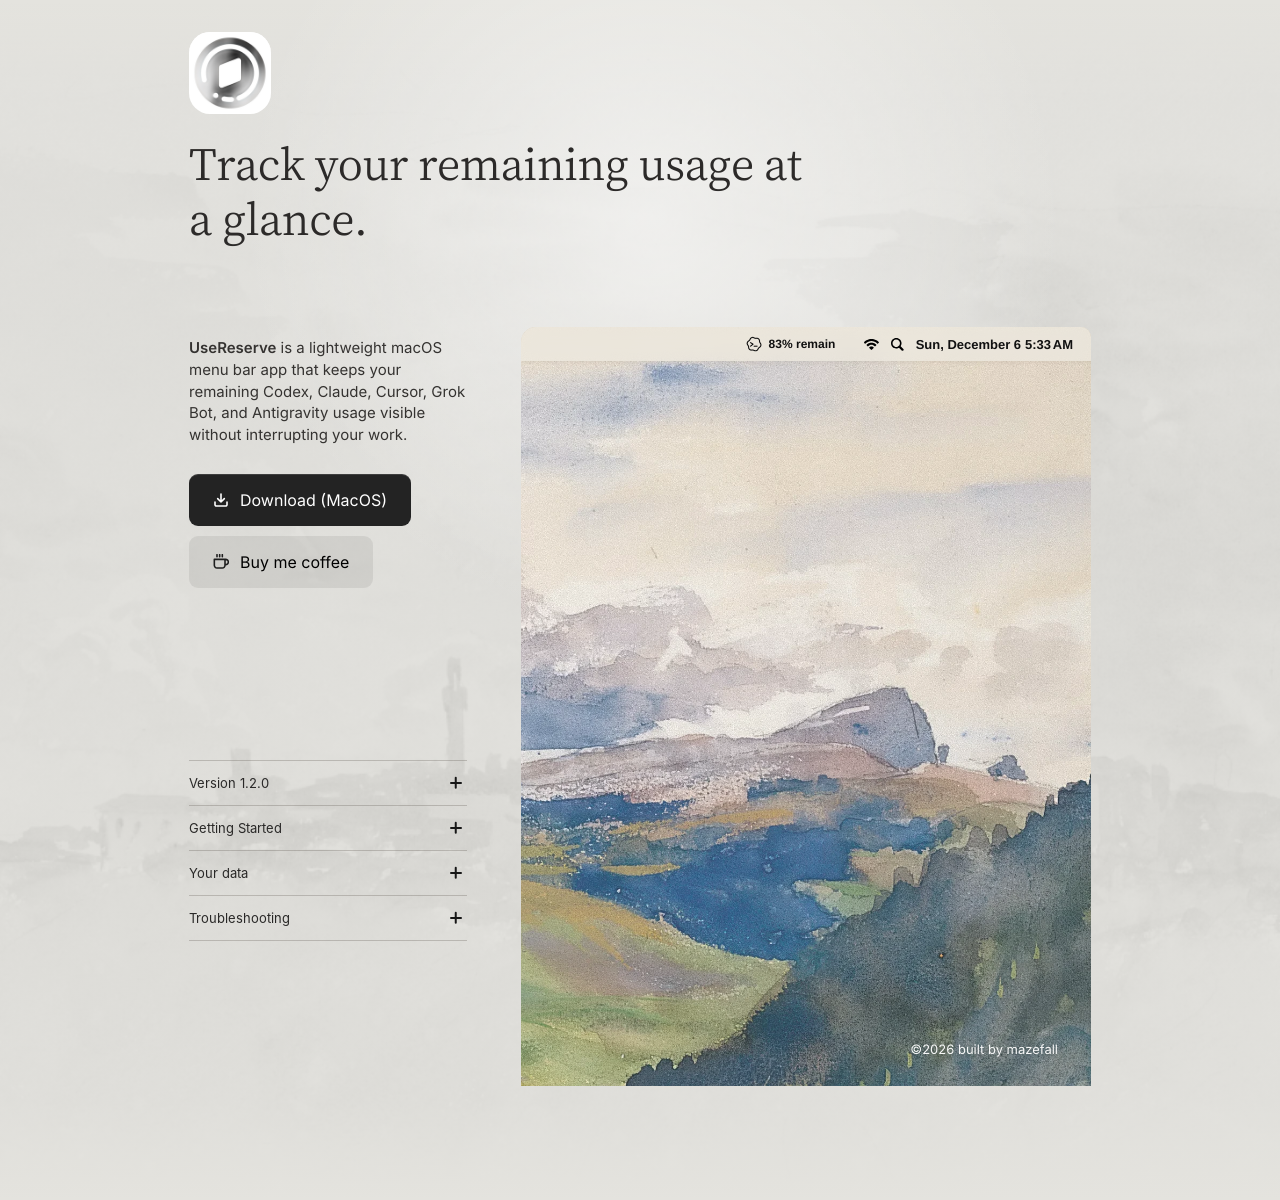
==== commit 25096be7: "Improve panel readability and add version notes (e0e200e)" ====
--- a/index.html
+++ b/index.html
@@ -1 +1 @@
-<!DOCTYPE html><html lang="en"><head><meta charSet="utf-8"/><meta name="viewport" content="width=device-width, initial-scale=1"/><link rel="preload" href="/fonts/Inter-Regular.woff2" as="font" crossorigin="anonymous" type="font/woff2"/><link rel="preload" href="/fonts/CactusClassicalSerif-Site.woff2" as="font" crossorigin="anonymous" type="font/woff2"/><link rel="preload" href="/images/usereserve-app-icon-small.png" as="image"/><link rel="preload" href="/images/download.svg" as="image"/><link rel="preload" href="/images/coffee.svg" as="image"/><link rel="preload" as="image" href="/images/met-watercolor-demo.webp" fetchPriority="high"/><link rel="preload" as="image" href="/images/codex-menu-template.png"/><link rel="preload" as="image" href="/images/menu-wifi.svg"/><link rel="preload" as="image" href="/images/menu-search.svg"/><link rel="preload" as="image" href="/images/more-option.svg"/><link rel="preload" as="image" href="/images/codex-icon.svg"/><link rel="preload" as="image" href="/images/claude-mark.png"/><link rel="stylesheet" href="/_next/static/chunks/2p6mtq9_x7hf3.css" data-precedence="next"/><link rel="preload" as="script" fetchPriority="low" href="/_next/static/chunks/2-xwlmnlyaeq1.js"/><script src="/_next/static/chunks/3fy_b2e1xac-s.js" async=""></script><script src="/_next/static/chunks/05tem0visqf24.js" async=""></script><script src="/_next/static/chunks/turbopack-0192ip6_jhaq9.js" async=""></script><script src="/_next/static/chunks/44oxwbh__ebkl.js" async="" crossorigin=""></script><script src="/_next/static/chunks/3qwlkbsstq1y6.js" async="" crossorigin=""></script><link rel="preload" as="image" href="/images/cursor-icon.svg"/><link rel="preload" as="image" href="/images/grok-icon.svg"/><link rel="preload" as="image" href="/images/antigravity-icon.png"/><link rel="preload" href="https://static.cloudflareinsights.com/beacon.min.js" as="script" crossorigin=""/><meta name="theme-color" content="#e4e3de"/><title>UseReserve — macOS Usage: Codex, Claude, Cursor, Grok Bot &amp; Antigravity</title><meta name="description" content="A lightweight macOS menu bar app that keeps your remaining Codex, Claude, Cursor, Grok Bot, and Antigravity usage visible without interrupting your work."/><meta name="application-name" content="UseReserve"/><meta name="author" content="mazefall"/><meta name="robots" content="index, follow"/><meta name="googlebot" content="index, follow, max-video-preview:-1, max-image-preview:large, max-snippet:-1"/><link rel="canonical" href="https://usereserve.app/"/><meta name="google-site-verification" content="Ph3ktvAOfqdHMxSouBUlSY4p__La_72pyCP1MsgeFTg"/><meta property="og:title" content="UseReserve — macOS Usage: Codex, Claude, Cursor, Grok Bot &amp; Antigravity"/><meta property="og:description" content="Keep your remaining Codex, Claude, Cursor, Grok Bot, and Antigravity usage visible from the macOS menu bar."/><meta property="og:url" content="https://usereserve.app/"/><meta property="og:site_name" content="UseReserve"/><meta property="og:image" content="https://usereserve.app/images/usereserve-social.png"/><meta property="og:image:width" content="1200"/><meta property="og:image:height" content="630"/><meta property="og:image:alt" content="UseReserve — track your remaining usage at a glance"/><meta property="og:type" content="website"/><meta name="twitter:card" content="summary_large_image"/><meta name="twitter:title" content="UseReserve — macOS Usage: Codex, Claude, Cursor, Grok Bot &amp; Antigravity"/><meta name="twitter:description" content="Keep your remaining Codex, Claude, Cursor, Grok Bot, and Antigravity usage visible from the macOS menu bar."/><meta name="twitter:image" content="https://usereserve.app/images/usereserve-social.png"/><link rel="shortcut icon" href="/images/usereserve-app-icon-small.png"/><link rel="icon" href="/images/usereserve-app-icon-small.png"/><link rel="apple-touch-icon" href="/images/usereserve-app-icon-small.png"/><link rel="preload" href="/fonts/Inter-Regular.woff2" as="font" type="font/woff2" crossorigin="anonymous"/><link rel="preload" href="/fonts/CactusClassicalSerif-Site.woff2" as="font" type="font/woff2" crossorigin="anonymous"/><script src="/_next/static/chunks/0cz1d0mv5g_q7.js" noModule=""></script></head><body><div hidden=""><!--$--><!--/$--></div><script type="application/ld+json">{"@context":"https://schema.org","@type":"SoftwareApplication","name":"UseReserve","url":"https://usereserve.app/","image":"https://usereserve.app/images/usereserve-app-icon-small.png","description":"A lightweight macOS menu bar app that keeps remaining Codex, Claude, Cursor, Grok Bot, and Antigravity usage visible at a glance.","applicationCategory":"DeveloperApplication","operatingSystem":"macOS","downloadUrl":"https://github.com/mazefall/usereserve-site/releases/download/v1.2.0/UseReserve-1.2.0.dmg","offers":{"@type":"Offer","price":"0","priceCurrency":"USD"},"author":{"@type":"Person","name":"mazefall","url":"https://www.mazefall.com"}}</script><main class="site-page"><div class="page-content"><img class="app-icon" src="/images/usereserve-app-icon-small.png" alt="UseReserve" width="82" height="82"/><h1><span>Track your remaining usage at</span><span class="headline-second">a glance.</span></h1><p class="intro-copy"><strong>UseReserve</strong> is a lightweight macOS menu bar app that keeps your remaining Codex, Claude, Cursor, Grok Bot, and Antigravity usage visible without interrupting your work.</p><div class="actions" aria-label="UseReserve links"><a class="cta cta--primary" href="https://github.com/mazefall/usereserve-site/releases/download/v1.2.0/UseReserve-1.2.0.dmg"><img class="cta-icon" src="/images/download.svg" alt="" aria-hidden="true"/><span>Download (MacOS)</span></a><a class="cta cta--secondary" href="https://buymeacoffee.com/usereserve"><img class="cta-icon" src="/images/coffee.svg" alt="" aria-hidden="true"/><span>Buy me coffee</span></a></div><figure class="product-demo" aria-label="UseReserve running in the macOS menu bar"><img class="demo-artwork" src="/images/met-watercolor-demo.webp" alt="Watercolor landscape with mountains and a deep blue valley" width="1061" height="1413" fetchPriority="high"/><div class="demo-wash" aria-hidden="true"></div><div class="menu-bar"><div class="menu-trailing"><div class="menu-status-anchor"><div class="reserve-status" aria-hidden="true"><div class="status-rotator"><span class="status-provider"><img class="status-icon status-icon--codex" src="/images/codex-menu-template.png" alt=""/><span>67% remain</span></span></div></div></div><div class="menu-system-icons" aria-hidden="true"><img class="menu-symbol menu-symbol--wifi" src="/images/menu-wifi.svg" alt=""/><img class="menu-symbol menu-symbol--search" src="/images/menu-search.svg" alt=""/></div><span class="menu-time" aria-hidden="true"><span></span><span class="menu-clock"></span></span></div><section class="usage-panel" aria-label="Example usage remaining" aria-hidden="true"><header class="usage-header"><strong>Usage Remaining</strong><img class="usage-more-icon" src="/images/more-option.svg" alt=""/></header><div class="usage-provider usage-provider--codex"><span class="provider-icon-shell provider-icon-shell--codex"><img src="/images/codex-icon.svg" alt="Codex"/></span><div class="usage-rows"><div class="usage-row"><span>Weekly</span><span class="usage-percent">67%</span><span class="usage-reset">Jul 21</span></div><div class="usage-row usage-row--reserve"><span></span><span class="reset-badge">1</span><span>Available Reset</span></div></div></div><div class="usage-divider usage-divider--codex-claude"></div><div class="usage-provider usage-provider--claude"><span class="provider-icon-shell provider-icon-shell--claude"><img src="/images/claude-mark.png" alt="Claude"/></span><div class="usage-rows"><div class="usage-row"><span>5hr Session</span><span class="usage-percent">100%</span><span class="usage-reset">1:34pm</span></div><div class="usage-row"><span>Weekly</span><span class="usage-percent">32%</span><span class="usage-reset">Jul 22</span></div></div></div><div class="usage-divider usage-divider--claude-cursor"></div><div class="usage-provider usage-provider--cursor"><span class="provider-icon-shell provider-icon-shell--cursor"><img src="/images/cursor-icon.svg" alt="Cursor"/></span><div class="usage-rows"><div class="usage-row"><span>Cursor</span><span class="usage-percent">72%</span><span class="usage-reset">Sep 30</span></div><div class="usage-row"><span>Other Models</span><span class="usage-percent">84%</span><span class="usage-reset">Sep 30</span></div></div></div><div class="usage-divider usage-divider--cursor-grok"></div><div class="usage-provider usage-provider--grok"><span class="provider-icon-shell provider-icon-shell--grok"><img src="/images/grok-icon.svg" alt="Grok Bot"/></span><div class="usage-rows"><div class="usage-row"><span>Weekly</span><span class="usage-percent">89%</span><span class="usage-reset">Sep 7</span></div></div></div><div class="usage-divider usage-divider--grok-antigravity"></div><div class="usage-provider usage-provider--antigravity"><span class="provider-icon-shell provider-icon-shell--antigravity"><img src="/images/antigravity-icon.png" alt="Antigravity"/></span><div class="usage-rows"><div class="usage-row"><span>Gemini Models</span><span class="usage-percent">91%</span><span class="usage-reset">Nov 2</span></div><div class="usage-row"><span>Claude and GPT models</span><span class="usage-percent">76%</span><span class="usage-reset">Nov 2</span></div></div></div></section></div><figcaption class="art-credit">©2026 built by<!-- --> <a href="https://www.mazefall.com" target="_blank" rel="noreferrer">mazefall</a></figcaption></figure><div class="accordions"><section class="accordion-item" id="getting-started"><button class="accordion-trigger" id="getting-started-trigger" type="button" aria-expanded="false" aria-controls="getting-started-panel"><span>Getting Started</span><span class="accordion-symbol" aria-hidden="true"></span></button><div class="accordion-panel" id="getting-started-panel" role="region" aria-labelledby="getting-started-trigger" aria-hidden="true"><div class="accordion-panel-inner"><p>Open Codex, Claude Desktop, Cursor, Grok Bot, or Antigravity once, then launch UseReserve to see the limits available on your Mac. macOS may ask permission before UseReserve can read a protected local sign-in.</p></div></div></section><section class="accordion-item" id="your-data"><button class="accordion-trigger" id="your-data-trigger" type="button" aria-expanded="false" aria-controls="your-data-panel"><span>Your data</span><span class="accordion-symbol" aria-hidden="true"></span></button><div class="accordion-panel" id="your-data-panel" role="region" aria-labelledby="your-data-trigger" aria-hidden="true"><div class="accordion-panel-inner"><p>The UseReserve app is read-only and never stores credentials, cookies, or message content. It reads only the local sign-in information each installed provider needs for an ephemeral usage request. This website uses privacy-first Cloudflare Web Analytics to count visits and page performance without cookies or personal profiles.</p></div></div></section><section class="accordion-item" id="troubleshooting"><button class="accordion-trigger" id="troubleshooting-trigger" type="button" aria-expanded="false" aria-controls="troubleshooting-panel"><span>Troubleshooting</span><span class="accordion-symbol" aria-hidden="true"></span></button><div class="accordion-panel" id="troubleshooting-panel" role="region" aria-labelledby="troubleshooting-trigger" aria-hidden="true"><div class="accordion-panel-inner"><dl class="troubleshooting-list"><div><dt>Menu bar</dt><dd>Open UseReserve again if its icon is missing. If your menu bar is crowded, close an unused menu-bar app so macOS has room to show it.</dd></div><div><dt>Sign-in</dt><dd>Open Codex, Claude Desktop, Cursor, Grok Bot, or Antigravity and confirm you are signed in, then return to UseReserve.</dd></div><div><dt>Claude permission</dt><dd>Choose Connect Claude in UseReserve and approve access to Claude Safe Storage when macOS asks.</dd></div><div><dt>Cursor usage</dt><dd>Cursor must be installed and signed in. UseReserve shows Cursor and Other Models when those limits are available for your individual plan. If Cursor has no allowance to report, you’ll see No usage limits available instead of a percentage.</dd></div><div><dt>Grok Bot usage</dt><dd>Grok Bot must be installed. UseReserve prefers the account signed into Grok Bot, then falls back to Cursor&#x27;s sign-in if that account is unavailable or rejected. When Cursor fallback is active, choose Use Grok Bot Sign-In to switch accounts; if macOS blocks Grok Bot Safe Storage, choose Allow Grok Bot Access.</dd></div><div><dt>Antigravity usage</dt><dd>Keep Antigravity open and signed in. UseReserve shows Gemini Models and Claude and GPT models, with the lower remaining allowance in the menu bar. If Antigravity closes, the last reading stays visible until you reopen it and refresh.</dd></div><div><dt>Stale readings</dt><dd>UseReserve keeps the last available reading during a temporary outage and shows when it was last updated.</dd></div><div><dt>Refresh</dt><dd>Open the more menu and choose Refresh after reconnecting to the internet or signing in again.</dd></div><div><dt>Hiding an app</dt><dd>Open the more menu and untick an app under Show/Hide to drop it from the panel. It stops being polled until you tick it again.</dd></div><div><dt>Login Items</dt><dd>If UseReserve does not start automatically, open System Settings → General → Login Items and enable UseReserve.</dd></div></dl></div></div></section></div></div></main><!--$--><!--/$--><script src="/_next/static/chunks/2-xwlmnlyaeq1.js" id="_R_" async=""></script><script>(self.__next_f=self.__next_f||[]).push([0])</script><script>self.__next_f.push([1,"1:\"$Sreact.fragment\"\n2:I[39756,[\"/_next/static/chunks/44oxwbh__ebkl.js\"],\"default\"]\n3:I[37457,[\"/_next/static/chunks/44oxwbh__ebkl.js\"],\"default\"]\n4:I[79520,[\"/_next/static/chunks/44oxwbh__ebkl.js\"],\"\"]\nb:I[68027,[\"/_next/static/chunks/44oxwbh__ebkl.js\"],\"default\",1]\n:HL[\"/_next/static/chunks/2p6mtq9_x7hf3.css\",\"style\"]\n:HL[\"/fonts/Inter-Regular.woff2\",\"font\",{\"crossOrigin\":\"anonymous\",\"type\":\"font/woff2\"}]\n:HL[\"/fonts/CactusClassicalSerif-Site.woff2\",\"font\",{\"crossOrigin\":\"anonymous\",\"type\":\"font/woff2\"}]\n:HL[\"/images/usereserve-app-icon-small.png\",\"image\"]\n:HL[\"/images/download.svg\",\"image\"]\n:HL[\"/images/coffee.svg\",\"image\"]\n0:{\"P\":null,\"c\":[\"\",\"\"],\"q\":\"\",\"i\":false,\"f\":[[[\"\",{\"children\":[\"__PAGE__\",{},\"$undefined\",\"$undefined\",4608]},\"$undefined\",\"$undefined\",4624],[[\"$\",\"$1\",\"c\",{\"children\":[[[\"$\",\"link\",\"0\",{\"rel\":\"stylesheet\",\"href\":\"/_next/static/chunks/2p6mtq9_x7hf3.css\",\"precedence\":\"next\",\"crossOrigin\":\"$undefined\",\"nonce\":\"$undefined\"}],[\"$\",\"script\",\"script-0\",{\"src\":\"/_next/static/chunks/44oxwbh__ebkl.js\",\"async\":true,\"nonce\":\"$undefined\"}]],[\"$\",\"html\",null,{\"lang\":\"en\",\"children\":[[\"$\",\"head\",null,{\"children\":[[\"$\",\"link\",null,{\"rel\":\"preload\",\"href\":\"/fonts/Inter-Regular.woff2\",\"as\":\"font\",\"type\":\"font/woff2\",\"crossOrigin\":\"anonymous\"}],[\"$\",\"link\",null,{\"rel\":\"preload\",\"href\":\"/fonts/CactusClassicalSerif-Site.woff2\",\"as\":\"font\",\"type\":\"font/woff2\",\"crossOrigin\":\"anonymous\"}]]}],[\"$\",\"body\",null,{\"children\":[[\"$\",\"$L2\",null,{\"parallelRouterKey\":\"children\",\"error\":\"$undefined\",\"errorStyles\":\"$undefined\",\"errorScripts\":\"$undefined\",\"template\":[\"$\",\"$L3\",null,{}],\"templateStyles\":\"$undefined\",\"templateScripts\":\"$undefined\",\"notFound\":[[[\"$\",\"title\",null,{\"children\":\"404: This page could not be found.\"}],[\"$\",\"div\",null,{\"style\":{\"fontFamily\":\"system-ui,\\\"Segoe UI\\\",Roboto,Helvetica,Arial,sans-serif,\\\"Apple Color Emoji\\\",\\\"Segoe UI Emoji\\\"\",\"height\":\"100vh\",\"textAlign\":\"center\",\"display\":\"flex\",\"flexDirection\":\"column\",\"alignItems\":\"center\",\"justifyContent\":\"center\"},\"children\":[\"$\",\"div\",null,{\"children\":[[\"$\",\"style\",null,{\"dangerouslySetInnerHTML\":{\"__html\":\"body{color:#000;background:#fff;margin:0}.next-error-h1{border-right:1px solid rgba(0,0,0,.3)}@media (prefers-color-scheme:dark){body{color:#fff;background:#000}.next-error-h1{border-right:1px solid rgba(255,255,255,.3)}}\"}}],[\"$\",\"h1\",null,{\"className\":\"next-error-h1\",\"style\":{\"display\":\"inline-block\",\"margin\":\"0 20px 0 0\",\"padding\":\"0 23px 0 0\",\"fontSize\":24,\"fontWeight\":500,\"verticalAlign\":\"top\",\"lineHeight\":\"49px\"},\"children\":404}],[\"$\",\"div\",null,{\"style\":{\"display\":\"inline-block\"},\"children\":[\"$\",\"h2\",null,{\"style\":{\"fontSize\":14,\"fontWeight\":400,\"lineHeight\":\"49px\",\"margin\":0},\"children\":\"This page could not be found.\"}]}]]}]}]],[]],\"forbidden\":\"$undefined\",\"unauthorized\":\"$undefined\"}],[\"$\",\"$L4\",null,{\"id\":\"cloudflare-web-analytics\",\"strategy\":\"afterInteractive\",\"type\":\"module\",\"crossOrigin\":\"anonymous\",\"src\":\"https://static.cloudflareinsights.com/beacon.min.js\",\"data-cf-beacon\":\"{\\\"token\\\":\\\"161fef571741419490c86eca821cf598\\\"}\"}]]}]]}]]}],{\"children\":[[\"$\",\"$1\",\"c\",{\"children\":[[[\"$\",\"script\",null,{\"type\":\"application/ld+json\",\"dangerouslySetInnerHTML\":{\"__html\":\"{\\\"@context\\\":\\\"https://schema.org\\\",\\\"@type\\\":\\\"SoftwareApplication\\\",\\\"name\\\":\\\"UseReserve\\\",\\\"url\\\":\\\"https://usereserve.app/\\\",\\\"image\\\":\\\"https://usereserve.app/images/usereserve-app-icon-small.png\\\",\\\"description\\\":\\\"A lightweight macOS menu bar app that keeps remaining Codex, Claude, Cursor, Grok Bot, and Antigravity usage visible at a glance.\\\",\\\"applicationCategory\\\":\\\"DeveloperApplication\\\",\\\"operatingSystem\\\":\\\"macOS\\\",\\\"downloadUrl\\\":\\\"https://github.com/mazefall/usereserve-site/releases/download/v1.2.0/UseReserve-1.2.0.dmg\\\",\\\"offers\\\":{\\\"@type\\\":\\\"Offer\\\",\\\"price\\\":\\\"0\\\",\\\"priceCurrency\\\":\\\"USD\\\"},\\\"author\\\":{\\\"@type\\\":\\\"Person\\\",\\\"name\\\":\\\"mazefall\\\",\\\"url\\\":\\\"https://www.mazefall.com\\\"}}\"}}],[\"$\",\"main\",null,{\"className\":\"site-page\",\"children\":[\"$\",\"div\",null,{\"className\":\"page-content\",\"children\":[[\"$\",\"img\",null,{\"className\":\"app-icon\",\"src\":\"/images/usereserve-app-icon-small.png\",\"alt\":\"UseReserve\",\"width\":82,\"height\":82}],[\"$\",\"h1\",null,{\"children\":[[\"$\",\"span\",null,{\"children\":\"Track your remaining usage at\"}],[\"$\",\"span\",null,{\"className\":\"headline-second\",\"children\":\"a glance.\"}]]}],[\"$\",\"p\",null,{\"className\":\"intro-copy\",\"children\":[[\"$\",\"strong\",null,{\"children\":\"UseReserve\"}],\" is a lightweight macOS menu bar app that keeps your remaining Codex, Claude, Cursor, Grok Bot, and Antigravity usage visible without interrupting your work.\"]}],[\"$\",\"div\",null,{\"className\":\"actions\",\"aria-label\":\"UseReserve links\",\"children\":[[\"$\",\"a\",null,{\"className\":\"cta cta--primary\",\"href\":\"https://github.com/mazefall/usereserve-site/releases/download/v1.2.0/UseReserve-1.2.0.dmg\",\"children\":[[\"$\",\"img\",null,{\"className\":\"cta-icon\",\"src\":\"/images/download.svg\",\"alt\":\"\",\"aria-hidden\":\"true\"}],[\"$\",\"span\",null,{\"children\":\"Download (MacOS)\"}]]}],[\"$\",\"a\",null,{\"className\":\"cta cta--secondary\",\"href\":\"https://buymeacoffee.com/usereserve\",\"children\":[[\"$\",\"img\",null,{\"className\":\"cta-icon\",\"src\":\"/images/coffee.svg\",\"alt\":\"\",\"aria-hidden\":\"true\"}],\"$L5\"]}]]}],\"$L6\",\"$L7\"]}]}]],[\"$L8\"],\"$L9\"]}],{},null,false,null]},null,false,null],\"$La\",false]],\"m\":\"$undefined\",\"G\":[\"$b\",[\"$Lc\"]],\"S\":true,\"h\":null,\"r\":\"$undefined\",\"s\":\"$undefined\",\"a\":\"$undefined\",\"l\":\"$undefined\",\"p\":\"$undefined\",\"d\":\"$undefined\",\"b\":\"_cNBM-pNvQqXVMT_PlyfO\"}\nd:I[35614,[\"/_next/static/chunks/44oxwbh__ebkl.js\",\"/_next/static/chunks/3qwlkbsstq1y6.js\"],\"ProductDemo\"]\ne:I[59805,[\"/_next/static/chunks/44oxwbh__ebkl.js\",\"/_next/static/chunks/3qwlkbsstq1y6.js\"],\"AccordionList\"]\nf:I[97367,[\"/_next/static/chunks/44oxwbh__ebkl.js\"],\"OutletBoundary\"]\n10:\"$Sreact.suspense\"\n12:I[97367,[\"/_next/static/chunks/44oxwbh__ebkl.js\"],\"ViewportBoundary\"]\n14:I[97367,[\"/_next/static/chunks/44oxwbh__ebkl.js\"],\"MetadataBoundary\"]\n5:[\"$\",\"span\",null,{\"children\":\"Buy me coffee\"}]\n6:[\"$\",\"$Ld\",null,{}]\n7:[\"$\",\"$Le\",null,{}]\n8:[\"$\",\"script\",\"script-0\",{\"src\":\"/_next/static/chunks/3qwlkbsstq1y6.js\",\"async\":true,\"nonce\":\"$undefined\"}]\n9:[\"$\",\"$Lf\",null,{\"children\":[\"$\",\"$10\",null,{\"name\":\"Next.MetadataOutlet\",\"children\":\"$@11\"}]}]\na:[\"$\",\"$1\",\"h\",{\"children\":[null,[\"$\",\"$L12\",null,{\"children\":\"$L13\"}],[\"$\",\"div\",null,{\"hidden\":true,\"children\":[\"$\",\"$L14\",null,{\"children\":[\"$\",\"$10\",null,{\"name\":\"Next.Metadata\",\"children\":\"$L15\"}]}]}],null]}]\nc:[\"$\",\"link\",\"0\",{\"rel\":\"stylesheet\",\"href\":\"/_next/static/chunks/2p6mtq9_x7hf3.css\",\"precedence\":\"next\",\"crossOrigin\":\"$undefined\",\"nonce\":\"$undefined\"}]\n13:[[\"$\",\"meta\",\"0\",{\"charSet\":\"utf-8\"}],[\"$\",\"meta\",\"1\",{\"name\":\"viewport\",\"content\":\"width=device-width, initial-scale=1\"}],[\"$\",\"meta\",\"2\",{\"name\":\"theme-color\",\"content\":\"#e4e3de\"}]]\n16:I[27201,[\"/_next/static/chunks/44oxwbh__ebkl.js\"],\"IconMark\"]\n11:null\n15:[[\"$\",\"title\",\"0\",{\"children\":\"UseReserve — macOS Usage: Codex, Claude, Cursor, Grok Bot \u0026 Antigravity\"}],[\"$\",\"meta\",\"1\",{\"name\":\"description\",\"content\":\"A lightweight macOS menu bar app that keeps your remaining Codex, Claude, Cursor, Grok Bot, and Antigravity usage visible without interrupting your work.\"}],[\"$\",\"meta\",\"2\",{\"name\":\"application-name\",\"content\":\"UseReserve\"}],[\"$\",\"meta\",\"3\",{\"name\":\"author\",\"content\":\"mazefall\"}],[\"$\",\"meta\",\"4\",{\"name\":\"robots\",\"content\":\"index, follow\"}],[\"$\",\"meta\",\"5\",{\"name\":\"googlebot\",\"content\":\"index, follow, max-video-preview:-1, max-image-preview:large, max-snippet:-1\"}],[\"$\",\"link\",\"6\",{\"rel\":\"canonical\",\"href\":\"https://usereserve.app/\"}],[\"$\",\"meta\",\"7\",{\"name\":\"google-site-verification\",\"content\":\"Ph3ktvAOfqdHMxSouBUlSY4p__La_72pyCP1MsgeFTg\"}],[\"$\",\"meta\",\"8\",{\"property\":\"og:title\",\"content\":\"UseReserve — macOS Usage: Codex, Claude, Cursor, Grok Bot \u0026 Antigravity\"}],[\"$\",\"meta\",\"9\",{\"property\":\"og:description\",\"content\":\"Keep your remaining Codex, Claude, Cursor, Grok Bot, and Antigravity usage visible from the macOS menu bar.\"}],[\"$\",\"meta\",\"10\",{\"property\":\"og:url\",\"content\":\"https://usereserve.app/\"}],[\"$\",\"meta\",\"11\",{\"property\":\"og:site_name\",\"content\":\"UseReserve\"}],[\"$\",\"meta\",\"12\",{\"property\":\"og:image\",\"content\":\"https://usereserve.app/images/usereserve-social.png\"}],[\"$\",\"meta\",\"13\",{\"property\":\"og:image:width\",\"content\":\"1200\"}],[\"$\",\"meta\",\"14\",{\"property\":\"og:image:height\",\"content\":\"630\"}],[\"$\",\"meta\",\"15\",{\"property\":\"og:image:alt\",\"content\":\"UseReserve — track your remaining usage at a glance\"}],[\"$\",\"meta\",\"16\",{\"property\":\"og:type\",\"content\":\"website\"}],[\"$\",\"meta\",\"17\",{\"name\":\"twitter:card\",\"content\":\"summary_large_image\"}],[\"$\",\"meta\",\"18\",{\"name\":\"twitter:title\",\"content\":\"UseReserve — macOS Usage: Codex, Claude, Cursor, Grok Bot \u0026 Antigravity\"}],[\"$\",\"meta\",\"19\",{\"name\":\"twitter:description\",\"content\":\"Keep your remaining Codex, Claude, Cursor, Grok Bot, and Antigravity usage visible from the macOS menu bar.\"}],[\"$\",\"meta\",\"20\",{\"name\":\"twitter:image\",\"content\":\"https://usereserve.app/images/usereserve-social.png\"}],[\"$\",\"link\",\"21\",{\"rel\":\"shortcut icon\",\"href\":\"/images/usereserve-app-icon-small.png\"}],[\"$\",\"link\",\"22\",{\"rel\":\"icon\",\"href\":\"/images/usereserve-app-icon-small.png\"}],[\"$\",\"link\",\"23\",{\"rel\":\"apple-touch-icon\",\"href\":\"/images/usereserve-app-icon-small.png\"}],[\"$\",\"$L16\",\"24\",{}]]\n"])</script></body></html>+<!DOCTYPE html><html lang="en"><head><meta charSet="utf-8"/><meta name="viewport" content="width=device-width, initial-scale=1"/><link rel="preload" href="/fonts/Inter-Regular.woff2" as="font" crossorigin="anonymous" type="font/woff2"/><link rel="preload" href="/fonts/CactusClassicalSerif-Site.woff2" as="font" crossorigin="anonymous" type="font/woff2"/><link rel="preload" href="/images/usereserve-app-icon-small.png" as="image"/><link rel="preload" href="/images/download.svg" as="image"/><link rel="preload" href="/images/coffee.svg" as="image"/><link rel="preload" as="image" href="/images/met-watercolor-demo.webp" fetchPriority="high"/><link rel="preload" as="image" href="/images/codex-menu-template.png"/><link rel="preload" as="image" href="/images/menu-wifi.svg"/><link rel="preload" as="image" href="/images/menu-search.svg"/><link rel="preload" as="image" href="/images/more-option.svg"/><link rel="preload" as="image" href="/images/codex-icon.svg"/><link rel="preload" as="image" href="/images/claude-mark.png"/><link rel="stylesheet" href="/_next/static/chunks/0dcljs0vmyuks.css" data-precedence="next"/><link rel="preload" as="script" fetchPriority="low" href="/_next/static/chunks/2-xwlmnlyaeq1.js"/><script src="/_next/static/chunks/3fy_b2e1xac-s.js" async=""></script><script src="/_next/static/chunks/05tem0visqf24.js" async=""></script><script src="/_next/static/chunks/turbopack-0192ip6_jhaq9.js" async=""></script><script src="/_next/static/chunks/44oxwbh__ebkl.js" async="" crossorigin=""></script><script src="/_next/static/chunks/3pceqfj3ymraw.js" async="" crossorigin=""></script><link rel="preload" as="image" href="/images/cursor-icon.svg"/><link rel="preload" as="image" href="/images/grok-icon.svg"/><link rel="preload" as="image" href="/images/antigravity-icon.png"/><link rel="preload" href="https://static.cloudflareinsights.com/beacon.min.js" as="script" crossorigin=""/><meta name="theme-color" content="#e4e3de"/><title>UseReserve — macOS Usage: Codex, Claude, Cursor, Grok Bot &amp; Antigravity</title><meta name="description" content="A lightweight macOS menu bar app that keeps your remaining Codex, Claude, Cursor, Grok Bot, and Antigravity usage visible without interrupting your work."/><meta name="application-name" content="UseReserve"/><meta name="author" content="mazefall"/><meta name="robots" content="index, follow"/><meta name="googlebot" content="index, follow, max-video-preview:-1, max-image-preview:large, max-snippet:-1"/><link rel="canonical" href="https://usereserve.app/"/><meta name="google-site-verification" content="Ph3ktvAOfqdHMxSouBUlSY4p__La_72pyCP1MsgeFTg"/><meta property="og:title" content="UseReserve — macOS Usage: Codex, Claude, Cursor, Grok Bot &amp; Antigravity"/><meta property="og:description" content="Keep your remaining Codex, Claude, Cursor, Grok Bot, and Antigravity usage visible from the macOS menu bar."/><meta property="og:url" content="https://usereserve.app/"/><meta property="og:site_name" content="UseReserve"/><meta property="og:image" content="https://usereserve.app/images/usereserve-social.png"/><meta property="og:image:width" content="1200"/><meta property="og:image:height" content="630"/><meta property="og:image:alt" content="UseReserve — track your remaining usage at a glance"/><meta property="og:type" content="website"/><meta name="twitter:card" content="summary_large_image"/><meta name="twitter:title" content="UseReserve — macOS Usage: Codex, Claude, Cursor, Grok Bot &amp; Antigravity"/><meta name="twitter:description" content="Keep your remaining Codex, Claude, Cursor, Grok Bot, and Antigravity usage visible from the macOS menu bar."/><meta name="twitter:image" content="https://usereserve.app/images/usereserve-social.png"/><link rel="shortcut icon" href="/images/usereserve-app-icon-small.png"/><link rel="icon" href="/images/usereserve-app-icon-small.png"/><link rel="apple-touch-icon" href="/images/usereserve-app-icon-small.png"/><link rel="preload" href="/fonts/Inter-Regular.woff2" as="font" type="font/woff2" crossorigin="anonymous"/><link rel="preload" href="/fonts/CactusClassicalSerif-Site.woff2" as="font" type="font/woff2" crossorigin="anonymous"/><script src="/_next/static/chunks/0cz1d0mv5g_q7.js" noModule=""></script></head><body><div hidden=""><!--$--><!--/$--></div><script type="application/ld+json">{"@context":"https://schema.org","@type":"SoftwareApplication","name":"UseReserve","url":"https://usereserve.app/","image":"https://usereserve.app/images/usereserve-app-icon-small.png","description":"A lightweight macOS menu bar app that keeps remaining Codex, Claude, Cursor, Grok Bot, and Antigravity usage visible at a glance.","applicationCategory":"DeveloperApplication","operatingSystem":"macOS","downloadUrl":"https://github.com/mazefall/usereserve-site/releases/download/v1.2.0/UseReserve-1.2.0.dmg","offers":{"@type":"Offer","price":"0","priceCurrency":"USD"},"author":{"@type":"Person","name":"mazefall","url":"https://www.mazefall.com"}}</script><main class="site-page"><div class="page-content"><img class="app-icon" src="/images/usereserve-app-icon-small.png" alt="UseReserve" width="82" height="82"/><h1><span>Track your remaining usage at</span><span class="headline-second">a glance.</span></h1><p class="intro-copy"><strong>UseReserve</strong> is a lightweight macOS menu bar app that keeps your remaining Codex, Claude, Cursor, Grok Bot, and Antigravity usage visible without interrupting your work.</p><div class="actions" aria-label="UseReserve links"><a class="cta cta--primary" href="https://github.com/mazefall/usereserve-site/releases/download/v1.2.0/UseReserve-1.2.0.dmg"><img class="cta-icon" src="/images/download.svg" alt="" aria-hidden="true"/><span>Download (MacOS)</span></a><a class="cta cta--secondary" href="https://buymeacoffee.com/usereserve"><img class="cta-icon" src="/images/coffee.svg" alt="" aria-hidden="true"/><span>Buy me coffee</span></a></div><figure class="product-demo" aria-label="UseReserve running in the macOS menu bar"><img class="demo-artwork" src="/images/met-watercolor-demo.webp" alt="Watercolor landscape with mountains and a deep blue valley" width="1061" height="1413" fetchPriority="high"/><div class="demo-wash" aria-hidden="true"></div><div class="menu-bar"><div class="menu-trailing"><div class="menu-status-anchor"><div class="reserve-status" aria-hidden="true"><div class="status-rotator"><span class="status-provider"><img class="status-icon status-icon--codex" src="/images/codex-menu-template.png" alt=""/><span>83% remain</span></span></div></div></div><div class="menu-system-icons" aria-hidden="true"><img class="menu-symbol menu-symbol--wifi" src="/images/menu-wifi.svg" alt=""/><img class="menu-symbol menu-symbol--search" src="/images/menu-search.svg" alt=""/></div><span class="menu-time" aria-hidden="true"><span></span><span class="menu-clock"></span></span></div><section class="usage-panel" aria-label="Example usage remaining" aria-hidden="true"><header class="usage-header"><strong>Usage Remaining</strong><img class="usage-more-icon" src="/images/more-option.svg" alt=""/></header><div class="usage-provider usage-provider--codex"><span class="provider-icon-shell provider-icon-shell--codex"><img src="/images/codex-icon.svg" alt="Codex"/></span><div class="usage-rows"><div class="usage-row"><span>5hr Session</span><span class="usage-percent">83%</span><span class="usage-reset">2:10pm</span></div><div class="usage-row"><span>Weekly</span><span class="usage-percent">67%</span><span class="usage-reset">Jul 21</span></div><div class="usage-row usage-row--reserve"><span></span><span class="reset-badge">1</span><span>Available Reset</span></div></div></div><div class="usage-divider usage-divider--codex-claude"></div><div class="usage-provider usage-provider--claude"><span class="provider-icon-shell provider-icon-shell--claude"><img src="/images/claude-mark.png" alt="Claude"/></span><div class="usage-rows"><div class="usage-row"><span>5hr Session</span><span class="usage-percent">100%</span><span class="usage-reset">1:34pm</span></div><div class="usage-row"><span>Weekly</span><span class="usage-percent">32%</span><span class="usage-reset">Jul 22</span></div></div></div><div class="usage-divider usage-divider--claude-cursor"></div><div class="usage-provider usage-provider--cursor"><span class="provider-icon-shell provider-icon-shell--cursor"><img src="/images/cursor-icon.svg" alt="Cursor"/></span><div class="usage-rows"><div class="usage-row"><span>Cursor</span><span class="usage-percent">72%</span><span class="usage-reset">Sep 30</span></div><div class="usage-row"><span>Other Models</span><span class="usage-percent">84%</span><span class="usage-reset">Sep 30</span></div></div></div><div class="usage-divider usage-divider--cursor-grok"></div><div class="usage-provider usage-provider--grok"><span class="provider-icon-shell provider-icon-shell--grok"><img src="/images/grok-icon.svg" alt="Grok Bot"/></span><div class="usage-rows"><div class="usage-row"><span>Weekly</span><span class="usage-percent">89%</span><span class="usage-reset">Sep 7</span></div></div></div><div class="usage-divider usage-divider--grok-antigravity"></div><div class="usage-provider usage-provider--antigravity"><span class="provider-icon-shell provider-icon-shell--antigravity"><img src="/images/antigravity-icon.png" alt="Antigravity"/></span><div class="usage-rows"><div class="usage-row"><span>Gemini Models</span><span class="usage-percent">91%</span><span class="usage-reset">Nov 2</span></div><div class="usage-row"><span>Claude and GPT models</span><span class="usage-percent">76%</span><span class="usage-reset">Nov 2</span></div></div></div></section></div><figcaption class="art-credit">©2026 built by<!-- --> <a href="https://www.mazefall.com" target="_blank" rel="noreferrer">mazefall</a></figcaption></figure><div class="accordions"><section class="accordion-item" id="version"><button class="accordion-trigger" id="version-trigger" type="button" aria-expanded="false" aria-controls="version-panel"><span>Version 1.2.0</span><span class="accordion-symbol" aria-hidden="true"></span></button><div class="accordion-panel" id="version-panel" role="region" aria-labelledby="version-trigger" aria-hidden="true"><div class="accordion-panel-inner"><p>Added Antigravity with Gemini and Claude/GPT allowances. Fixed Cursor showing 100% when no allowance is available, made Claude follow account and workspace changes, and improved tracking stability for Codex and Claude.</p></div></div></section><section class="accordion-item" id="getting-started"><button class="accordion-trigger" id="getting-started-trigger" type="button" aria-expanded="false" aria-controls="getting-started-panel"><span>Getting Started</span><span class="accordion-symbol" aria-hidden="true"></span></button><div class="accordion-panel" id="getting-started-panel" role="region" aria-labelledby="getting-started-trigger" aria-hidden="true"><div class="accordion-panel-inner"><p>Open Codex, Claude Desktop, Cursor, Grok Bot, or Antigravity once, then launch UseReserve to see the limits available on your Mac. macOS may ask permission before UseReserve can read a protected local sign-in.</p></div></div></section><section class="accordion-item" id="your-data"><button class="accordion-trigger" id="your-data-trigger" type="button" aria-expanded="false" aria-controls="your-data-panel"><span>Your data</span><span class="accordion-symbol" aria-hidden="true"></span></button><div class="accordion-panel" id="your-data-panel" role="region" aria-labelledby="your-data-trigger" aria-hidden="true"><div class="accordion-panel-inner"><p>The UseReserve app is read-only and never stores credentials, cookies, or message content. It reads only the local sign-in information each installed provider needs for an ephemeral usage request. This website uses privacy-first Cloudflare Web Analytics to count visits and page performance without cookies or personal profiles.</p></div></div></section><section class="accordion-item" id="troubleshooting"><button class="accordion-trigger" id="troubleshooting-trigger" type="button" aria-expanded="false" aria-controls="troubleshooting-panel"><span>Troubleshooting</span><span class="accordion-symbol" aria-hidden="true"></span></button><div class="accordion-panel" id="troubleshooting-panel" role="region" aria-labelledby="troubleshooting-trigger" aria-hidden="true"><div class="accordion-panel-inner"><dl class="troubleshooting-list"><div><dt>Menu bar</dt><dd>Open UseReserve again if its icon is missing. If your menu bar is crowded, close an unused menu-bar app so macOS has room to show it.</dd></div><div><dt>Sign-in</dt><dd>Open Codex, Claude Desktop, Cursor, Grok Bot, or Antigravity and confirm you are signed in, then return to UseReserve.</dd></div><div><dt>Claude permission</dt><dd>Choose Connect Claude in UseReserve and approve access to Claude Safe Storage when macOS asks.</dd></div><div><dt>Cursor usage</dt><dd>Cursor must be installed and signed in. UseReserve shows Cursor and Other Models when those limits are available for your individual plan. If Cursor has no allowance to report, you’ll see No usage limits available instead of a percentage.</dd></div><div><dt>Grok Bot usage</dt><dd>Grok Bot must be installed. UseReserve prefers the account signed into Grok Bot, then falls back to Cursor&#x27;s sign-in if that account is unavailable or rejected. When Cursor fallback is active, choose Use Grok Bot Sign-In to switch accounts; if macOS blocks Grok Bot Safe Storage, choose Allow Grok Bot Access.</dd></div><div><dt>Antigravity usage</dt><dd>Keep Antigravity open and signed in. UseReserve shows Gemini Models and Claude and GPT models, with the lower remaining allowance in the menu bar. If Antigravity closes, the last reading stays visible until you reopen it and refresh.</dd></div><div><dt>Stale readings</dt><dd>UseReserve keeps the last available reading during a temporary outage and shows when it was last updated.</dd></div><div><dt>Refresh</dt><dd>Open the more menu and choose Refresh after reconnecting to the internet or signing in again.</dd></div><div><dt>Hiding an app</dt><dd>Open the more menu and untick an app under Show/Hide to drop it from the panel. It stops being polled until you tick it again.</dd></div><div><dt>Login Items</dt><dd>If UseReserve does not start automatically, open System Settings → General → Login Items and enable UseReserve.</dd></div></dl></div></div></section></div></div></main><!--$--><!--/$--><script src="/_next/static/chunks/2-xwlmnlyaeq1.js" id="_R_" async=""></script><script>(self.__next_f=self.__next_f||[]).push([0])</script><script>self.__next_f.push([1,"1:\"$Sreact.fragment\"\n2:I[39756,[\"/_next/static/chunks/44oxwbh__ebkl.js\"],\"default\"]\n3:I[37457,[\"/_next/static/chunks/44oxwbh__ebkl.js\"],\"default\"]\n4:I[79520,[\"/_next/static/chunks/44oxwbh__ebkl.js\"],\"\"]\nb:I[68027,[\"/_next/static/chunks/44oxwbh__ebkl.js\"],\"default\",1]\n:HL[\"/_next/static/chunks/0dcljs0vmyuks.css\",\"style\"]\n:HL[\"/fonts/Inter-Regular.woff2\",\"font\",{\"crossOrigin\":\"anonymous\",\"type\":\"font/woff2\"}]\n:HL[\"/fonts/CactusClassicalSerif-Site.woff2\",\"font\",{\"crossOrigin\":\"anonymous\",\"type\":\"font/woff2\"}]\n:HL[\"/images/usereserve-app-icon-small.png\",\"image\"]\n:HL[\"/images/download.svg\",\"image\"]\n:HL[\"/images/coffee.svg\",\"image\"]\n0:{\"P\":null,\"c\":[\"\",\"\"],\"q\":\"\",\"i\":false,\"f\":[[[\"\",{\"children\":[\"__PAGE__\",{},\"$undefined\",\"$undefined\",4608]},\"$undefined\",\"$undefined\",4624],[[\"$\",\"$1\",\"c\",{\"children\":[[[\"$\",\"link\",\"0\",{\"rel\":\"stylesheet\",\"href\":\"/_next/static/chunks/0dcljs0vmyuks.css\",\"precedence\":\"next\",\"crossOrigin\":\"$undefined\",\"nonce\":\"$undefined\"}],[\"$\",\"script\",\"script-0\",{\"src\":\"/_next/static/chunks/44oxwbh__ebkl.js\",\"async\":true,\"nonce\":\"$undefined\"}]],[\"$\",\"html\",null,{\"lang\":\"en\",\"children\":[[\"$\",\"head\",null,{\"children\":[[\"$\",\"link\",null,{\"rel\":\"preload\",\"href\":\"/fonts/Inter-Regular.woff2\",\"as\":\"font\",\"type\":\"font/woff2\",\"crossOrigin\":\"anonymous\"}],[\"$\",\"link\",null,{\"rel\":\"preload\",\"href\":\"/fonts/CactusClassicalSerif-Site.woff2\",\"as\":\"font\",\"type\":\"font/woff2\",\"crossOrigin\":\"anonymous\"}]]}],[\"$\",\"body\",null,{\"children\":[[\"$\",\"$L2\",null,{\"parallelRouterKey\":\"children\",\"error\":\"$undefined\",\"errorStyles\":\"$undefined\",\"errorScripts\":\"$undefined\",\"template\":[\"$\",\"$L3\",null,{}],\"templateStyles\":\"$undefined\",\"templateScripts\":\"$undefined\",\"notFound\":[[[\"$\",\"title\",null,{\"children\":\"404: This page could not be found.\"}],[\"$\",\"div\",null,{\"style\":{\"fontFamily\":\"system-ui,\\\"Segoe UI\\\",Roboto,Helvetica,Arial,sans-serif,\\\"Apple Color Emoji\\\",\\\"Segoe UI Emoji\\\"\",\"height\":\"100vh\",\"textAlign\":\"center\",\"display\":\"flex\",\"flexDirection\":\"column\",\"alignItems\":\"center\",\"justifyContent\":\"center\"},\"children\":[\"$\",\"div\",null,{\"children\":[[\"$\",\"style\",null,{\"dangerouslySetInnerHTML\":{\"__html\":\"body{color:#000;background:#fff;margin:0}.next-error-h1{border-right:1px solid rgba(0,0,0,.3)}@media (prefers-color-scheme:dark){body{color:#fff;background:#000}.next-error-h1{border-right:1px solid rgba(255,255,255,.3)}}\"}}],[\"$\",\"h1\",null,{\"className\":\"next-error-h1\",\"style\":{\"display\":\"inline-block\",\"margin\":\"0 20px 0 0\",\"padding\":\"0 23px 0 0\",\"fontSize\":24,\"fontWeight\":500,\"verticalAlign\":\"top\",\"lineHeight\":\"49px\"},\"children\":404}],[\"$\",\"div\",null,{\"style\":{\"display\":\"inline-block\"},\"children\":[\"$\",\"h2\",null,{\"style\":{\"fontSize\":14,\"fontWeight\":400,\"lineHeight\":\"49px\",\"margin\":0},\"children\":\"This page could not be found.\"}]}]]}]}]],[]],\"forbidden\":\"$undefined\",\"unauthorized\":\"$undefined\"}],[\"$\",\"$L4\",null,{\"id\":\"cloudflare-web-analytics\",\"strategy\":\"afterInteractive\",\"type\":\"module\",\"crossOrigin\":\"anonymous\",\"src\":\"https://static.cloudflareinsights.com/beacon.min.js\",\"data-cf-beacon\":\"{\\\"token\\\":\\\"161fef571741419490c86eca821cf598\\\"}\"}]]}]]}]]}],{\"children\":[[\"$\",\"$1\",\"c\",{\"children\":[[[\"$\",\"script\",null,{\"type\":\"application/ld+json\",\"dangerouslySetInnerHTML\":{\"__html\":\"{\\\"@context\\\":\\\"https://schema.org\\\",\\\"@type\\\":\\\"SoftwareApplication\\\",\\\"name\\\":\\\"UseReserve\\\",\\\"url\\\":\\\"https://usereserve.app/\\\",\\\"image\\\":\\\"https://usereserve.app/images/usereserve-app-icon-small.png\\\",\\\"description\\\":\\\"A lightweight macOS menu bar app that keeps remaining Codex, Claude, Cursor, Grok Bot, and Antigravity usage visible at a glance.\\\",\\\"applicationCategory\\\":\\\"DeveloperApplication\\\",\\\"operatingSystem\\\":\\\"macOS\\\",\\\"downloadUrl\\\":\\\"https://github.com/mazefall/usereserve-site/releases/download/v1.2.0/UseReserve-1.2.0.dmg\\\",\\\"offers\\\":{\\\"@type\\\":\\\"Offer\\\",\\\"price\\\":\\\"0\\\",\\\"priceCurrency\\\":\\\"USD\\\"},\\\"author\\\":{\\\"@type\\\":\\\"Person\\\",\\\"name\\\":\\\"mazefall\\\",\\\"url\\\":\\\"https://www.mazefall.com\\\"}}\"}}],[\"$\",\"main\",null,{\"className\":\"site-page\",\"children\":[\"$\",\"div\",null,{\"className\":\"page-content\",\"children\":[[\"$\",\"img\",null,{\"className\":\"app-icon\",\"src\":\"/images/usereserve-app-icon-small.png\",\"alt\":\"UseReserve\",\"width\":82,\"height\":82}],[\"$\",\"h1\",null,{\"children\":[[\"$\",\"span\",null,{\"children\":\"Track your remaining usage at\"}],[\"$\",\"span\",null,{\"className\":\"headline-second\",\"children\":\"a glance.\"}]]}],[\"$\",\"p\",null,{\"className\":\"intro-copy\",\"children\":[[\"$\",\"strong\",null,{\"children\":\"UseReserve\"}],\" is a lightweight macOS menu bar app that keeps your remaining Codex, Claude, Cursor, Grok Bot, and Antigravity usage visible without interrupting your work.\"]}],[\"$\",\"div\",null,{\"className\":\"actions\",\"aria-label\":\"UseReserve links\",\"children\":[[\"$\",\"a\",null,{\"className\":\"cta cta--primary\",\"href\":\"https://github.com/mazefall/usereserve-site/releases/download/v1.2.0/UseReserve-1.2.0.dmg\",\"children\":[[\"$\",\"img\",null,{\"className\":\"cta-icon\",\"src\":\"/images/download.svg\",\"alt\":\"\",\"aria-hidden\":\"true\"}],[\"$\",\"span\",null,{\"children\":\"Download (MacOS)\"}]]}],[\"$\",\"a\",null,{\"className\":\"cta cta--secondary\",\"href\":\"https://buymeacoffee.com/usereserve\",\"children\":[[\"$\",\"img\",null,{\"className\":\"cta-icon\",\"src\":\"/images/coffee.svg\",\"alt\":\"\",\"aria-hidden\":\"true\"}],\"$L5\"]}]]}],\"$L6\",\"$L7\"]}]}]],[\"$L8\"],\"$L9\"]}],{},null,false,null]},null,false,null],\"$La\",false]],\"m\":\"$undefined\",\"G\":[\"$b\",[\"$Lc\"]],\"S\":true,\"h\":null,\"r\":\"$undefined\",\"s\":\"$undefined\",\"a\":\"$undefined\",\"l\":\"$undefined\",\"p\":\"$undefined\",\"d\":\"$undefined\",\"b\":\"qwjBgkqP8ysaQNqO8EExt\"}\nd:I[35614,[\"/_next/static/chunks/44oxwbh__ebkl.js\",\"/_next/static/chunks/3pceqfj3ymraw.js\"],\"ProductDemo\"]\ne:I[59805,[\"/_next/static/chunks/44oxwbh__ebkl.js\",\"/_next/static/chunks/3pceqfj3ymraw.js\"],\"AccordionList\"]\nf:I[97367,[\"/_next/static/chunks/44oxwbh__ebkl.js\"],\"OutletBoundary\"]\n10:\"$Sreact.suspense\"\n12:I[97367,[\"/_next/static/chunks/44oxwbh__ebkl.js\"],\"ViewportBoundary\"]\n14:I[97367,[\"/_next/static/chunks/44oxwbh__ebkl.js\"],\"MetadataBoundary\"]\n5:[\"$\",\"span\",null,{\"children\":\"Buy me coffee\"}]\n6:[\"$\",\"$Ld\",null,{}]\n7:[\"$\",\"$Le\",null,{}]\n8:[\"$\",\"script\",\"script-0\",{\"src\":\"/_next/static/chunks/3pceqfj3ymraw.js\",\"async\":true,\"nonce\":\"$undefined\"}]\n9:[\"$\",\"$Lf\",null,{\"children\":[\"$\",\"$10\",null,{\"name\":\"Next.MetadataOutlet\",\"children\":\"$@11\"}]}]\na:[\"$\",\"$1\",\"h\",{\"children\":[null,[\"$\",\"$L12\",null,{\"children\":\"$L13\"}],[\"$\",\"div\",null,{\"hidden\":true,\"children\":[\"$\",\"$L14\",null,{\"children\":[\"$\",\"$10\",null,{\"name\":\"Next.Metadata\",\"children\":\"$L15\"}]}]}],null]}]\nc:[\"$\",\"link\",\"0\",{\"rel\":\"stylesheet\",\"href\":\"/_next/static/chunks/0dcljs0vmyuks.css\",\"precedence\":\"next\",\"crossOrigin\":\"$undefined\",\"nonce\":\"$undefined\"}]\n13:[[\"$\",\"meta\",\"0\",{\"charSet\":\"utf-8\"}],[\"$\",\"meta\",\"1\",{\"name\":\"viewport\",\"content\":\"width=device-width, initial-scale=1\"}],[\"$\",\"meta\",\"2\",{\"name\":\"theme-color\",\"content\":\"#e4e3de\"}]]\n16:I[27201,[\"/_next/static/chunks/44oxwbh__ebkl.js\"],\"IconMark\"]\n11:null\n15:[[\"$\",\"title\",\"0\",{\"children\":\"UseReserve — macOS Usage: Codex, Claude, Cursor, Grok Bot \u0026 Antigravity\"}],[\"$\",\"meta\",\"1\",{\"name\":\"description\",\"content\":\"A lightweight macOS menu bar app that keeps your remaining Codex, Claude, Cursor, Grok Bot, and Antigravity usage visible without interrupting your work.\"}],[\"$\",\"meta\",\"2\",{\"name\":\"application-name\",\"content\":\"UseReserve\"}],[\"$\",\"meta\",\"3\",{\"name\":\"author\",\"content\":\"mazefall\"}],[\"$\",\"meta\",\"4\",{\"name\":\"robots\",\"content\":\"index, follow\"}],[\"$\",\"meta\",\"5\",{\"name\":\"googlebot\",\"content\":\"index, follow, max-video-preview:-1, max-image-preview:large, max-snippet:-1\"}],[\"$\",\"link\",\"6\",{\"rel\":\"canonical\",\"href\":\"https://usereserve.app/\"}],[\"$\",\"meta\",\"7\",{\"name\":\"google-site-verification\",\"content\":\"Ph3ktvAOfqdHMxSouBUlSY4p__La_72pyCP1MsgeFTg\"}],[\"$\",\"meta\",\"8\",{\"property\":\"og:title\",\"content\":\"UseReserve — macOS Usage: Codex, Claude, Cursor, Grok Bot \u0026 Antigravity\"}],[\"$\",\"meta\",\"9\",{\"property\":\"og:description\",\"content\":\"Keep your remaining Codex, Claude, Cursor, Grok Bot, and Antigravity usage visible from the macOS menu bar.\"}],[\"$\",\"meta\",\"10\",{\"property\":\"og:url\",\"content\":\"https://usereserve.app/\"}],[\"$\",\"meta\",\"11\",{\"property\":\"og:site_name\",\"content\":\"UseReserve\"}],[\"$\",\"meta\",\"12\",{\"property\":\"og:image\",\"content\":\"https://usereserve.app/images/usereserve-social.png\"}],[\"$\",\"meta\",\"13\",{\"property\":\"og:image:width\",\"content\":\"1200\"}],[\"$\",\"meta\",\"14\",{\"property\":\"og:image:height\",\"content\":\"630\"}],[\"$\",\"meta\",\"15\",{\"property\":\"og:image:alt\",\"content\":\"UseReserve — track your remaining usage at a glance\"}],[\"$\",\"meta\",\"16\",{\"property\":\"og:type\",\"content\":\"website\"}],[\"$\",\"meta\",\"17\",{\"name\":\"twitter:card\",\"content\":\"summary_large_image\"}],[\"$\",\"meta\",\"18\",{\"name\":\"twitter:title\",\"content\":\"UseReserve — macOS Usage: Codex, Claude, Cursor, Grok Bot \u0026 Antigravity\"}],[\"$\",\"meta\",\"19\",{\"name\":\"twitter:description\",\"content\":\"Keep your remaining Codex, Claude, Cursor, Grok Bot, and Antigravity usage visible from the macOS menu bar.\"}],[\"$\",\"meta\",\"20\",{\"name\":\"twitter:image\",\"content\":\"https://usereserve.app/images/usereserve-social.png\"}],[\"$\",\"link\",\"21\",{\"rel\":\"shortcut icon\",\"href\":\"/images/usereserve-app-icon-small.png\"}],[\"$\",\"link\",\"22\",{\"rel\":\"icon\",\"href\":\"/images/usereserve-app-icon-small.png\"}],[\"$\",\"link\",\"23\",{\"rel\":\"apple-touch-icon\",\"href\":\"/images/usereserve-app-icon-small.png\"}],[\"$\",\"$L16\",\"24\",{}]]\n"])</script></body></html>
--- a/_next/static/chunks/0dcljs0vmyuks.css
+++ b/_next/static/chunks/0dcljs0vmyuks.css
@@ -0,0 +1 @@
+@layer theme{:root,:host{--font-sans:ui-sans-serif, system-ui, sans-serif, "Apple Color Emoji", "Segoe UI Emoji", "Segoe UI Symbol", "Noto Color Emoji";--font-mono:ui-monospace, SFMono-Regular, Menlo, Monaco, Consolas, "Liberation Mono", "Courier New", monospace;--spacing:.25rem;--default-font-family:var(--font-sans);--default-mono-font-family:var(--font-mono)}}@layer base{*,:after,:before,::backdrop{box-sizing:border-box;border:0 solid;margin:0;padding:0}::file-selector-button{box-sizing:border-box;border:0 solid;margin:0;padding:0}html,:host{-webkit-text-size-adjust:100%;tab-size:4;line-height:1.5;font-family:var(--default-font-family,ui-sans-serif, system-ui, sans-serif, "Apple Color Emoji", "Segoe UI Emoji", "Segoe UI Symbol", "Noto Color Emoji");font-feature-settings:var(--default-font-feature-settings,normal);font-variation-settings:var(--default-font-variation-settings,normal);-webkit-tap-highlight-color:transparent}hr{height:0;color:inherit;border-top-width:1px}abbr:where([title]){-webkit-text-decoration:underline dotted;text-decoration:underline dotted}h1,h2,h3,h4,h5,h6{font-size:inherit;font-weight:inherit}a{color:inherit;-webkit-text-decoration:inherit;-webkit-text-decoration:inherit;-webkit-text-decoration:inherit;-webkit-text-decoration:inherit;text-decoration:inherit}b,strong{font-weight:bolder}code,kbd,samp,pre{font-family:var(--default-mono-font-family,ui-monospace, SFMono-Regular, Menlo, Monaco, Consolas, "Liberation Mono", "Courier New", monospace);font-feature-settings:var(--default-mono-font-feature-settings,normal);font-variation-settings:var(--default-mono-font-variation-settings,normal);font-size:1em}small{font-size:80%}sub,sup{vertical-align:baseline;font-size:75%;line-height:0;position:relative}sub{bottom:-.25em}sup{top:-.5em}table{text-indent:0;border-color:inherit;border-collapse:collapse}:-moz-focusring{outline:auto}progress{vertical-align:baseline}summary{display:list-item}ol,ul,menu{list-style:none}img,svg,video,canvas,audio,iframe,embed,object{vertical-align:middle;display:block}img,video{max-width:100%;height:auto}button,input,select,optgroup,textarea{font:inherit;font-feature-settings:inherit;font-variation-settings:inherit;letter-spacing:inherit;color:inherit;opacity:1;background-color:#0000;border-radius:0}::file-selector-button{font:inherit;font-feature-settings:inherit;font-variation-settings:inherit;letter-spacing:inherit;color:inherit;opacity:1;background-color:#0000;border-radius:0}:where(select:is([multiple],[size])) optgroup{font-weight:bolder}:where(select:is([multiple],[size])) optgroup option{padding-inline-start:20px}::file-selector-button{margin-inline-end:4px}::placeholder{opacity:1}@supports (not ((-webkit-appearance:-apple-pay-button))) or (contain-intrinsic-size:1px){::placeholder{color:currentColor}@supports (color:color-mix(in lab, red, red)){::placeholder{color:color-mix(in oklab, currentcolor 50%, transparent)}}}textarea{resize:vertical}::-webkit-search-decoration{-webkit-appearance:none}::-webkit-date-and-time-value{min-height:1lh;text-align:inherit}::-webkit-datetime-edit{display:inline-flex}::-webkit-datetime-edit-fields-wrapper{padding:0}::-webkit-datetime-edit{padding-block:0}::-webkit-datetime-edit-year-field{padding-block:0}::-webkit-datetime-edit-month-field{padding-block:0}::-webkit-datetime-edit-day-field{padding-block:0}::-webkit-datetime-edit-hour-field{padding-block:0}::-webkit-datetime-edit-minute-field{padding-block:0}::-webkit-datetime-edit-second-field{padding-block:0}::-webkit-datetime-edit-millisecond-field{padding-block:0}::-webkit-datetime-edit-meridiem-field{padding-block:0}::-webkit-calendar-picker-indicator{line-height:1}:-moz-ui-invalid{box-shadow:none}button,input:where([type=button],[type=reset],[type=submit]){appearance:button}::file-selector-button{appearance:button}::-webkit-inner-spin-button{height:auto}::-webkit-outer-spin-button{height:auto}[hidden]:where(:not([hidden=until-found])){display:none!important}}@layer components;@layer utilities{.visible{visibility:visible}.sr-only{clip-path:inset(50%);white-space:nowrap;border-width:0;width:1px;height:1px;margin:-1px;padding:0;position:absolute;overflow:hidden}.static{position:static}.start{inset-inline-start:var(--spacing)}}@font-face{font-family:Inter;src:url(/fonts/Inter-Regular.woff2)format("woff2");font-style:normal;font-weight:400;font-display:swap}@font-face{font-family:Inter;src:url(/fonts/Inter-Medium.woff2)format("woff2");font-style:normal;font-weight:500;font-display:swap}@font-face{font-family:Inter;src:url(/fonts/Inter-SemiBold.woff2)format("woff2");font-style:normal;font-weight:600;font-display:swap}@font-face{font-family:Cactus Classical Serif;src:url(/fonts/CactusClassicalSerif-Site.woff2)format("woff2");font-style:normal;font-weight:400;font-display:swap}:root{--ink:#292827;--muted-ink:#65615e;--paper:#e4e3de;--line:#564f4945}*{box-sizing:border-box}html{background-color:var(--paper);min-height:100%}body{min-height:100vh;color:var(--ink);background-color:var(--paper);-webkit-font-smoothing:antialiased;text-rendering:geometricprecision;margin:0;font-family:Inter,-apple-system,BlinkMacSystemFont,Segoe UI,sans-serif;font-size:14px}button,a{-webkit-tap-highlight-color:transparent;font:inherit}.sr-only{clip:rect(0, 0, 0, 0);white-space:nowrap;border:0;width:1px;height:1px;margin:-1px;padding:0;position:absolute;overflow:hidden}.site-page{background-color:var(--paper);isolation:isolate;min-height:max(1200px,100svh);position:relative;overflow:hidden}.site-page:before,.site-page:after{z-index:-2;content:"";pointer-events:none;position:absolute;inset:0}.site-page:before{filter:saturate(.26)contrast(.92);opacity:.68;background:url(/images/paper-landscape.webp) bottom/cover no-repeat;-webkit-mask-image:linear-gradient(#0000 0,#000 8% 92%,#0000 100%);mask-image:linear-gradient(#0000 0,#000 8% 92%,#0000 100%)}.site-page:after{z-index:-1;background:radial-gradient(circle at 51% 18%,#ffffff80,#0000 35%),linear-gradient(#e4e3dea8,#e4e3dec7)}.page-content{width:902px;min-height:1054px;margin:max(32px,50svh - 527px) auto 0;position:relative}.app-icon{object-fit:cover;border-radius:21px;width:82px;height:82px;animation:.52s cubic-bezier(.22,1,.36,1) 80ms both reveal-icon;position:absolute;top:0;left:0;box-shadow:inset 0 1px #fffffff2}h1{color:#2c2a29;letter-spacing:-.46px;width:650px;margin:0;font-family:Cactus Classical Serif,Georgia,serif;font-size:46px;font-weight:400;line-height:1.19;animation:.65s cubic-bezier(.22,1,.36,1) .5s both reveal-text;position:absolute;top:104px;left:0}h1>span{display:block}.actions{flex-direction:column;align-items:flex-start;gap:10px;animation:.68s cubic-bezier(.22,1,.36,1) 1.1s both reveal-lower-content;display:flex;position:absolute;top:442px;left:0}.cta{white-space:nowrap;border:0;border-radius:9px;justify-content:center;align-items:center;gap:11px;min-height:52px;padding:0 24px;font-size:16px;font-weight:400;line-height:1;text-decoration:none;transition:background-color .18s,box-shadow .18s,transform .18s cubic-bezier(.22,1,.36,1);display:inline-flex}.cta--primary{color:#fff;background:#232323;box-shadow:inset 0 1px #ffffff1f}.cta--secondary{color:#000;background:#00000012}.cta:disabled{cursor:not-allowed;opacity:1}@media (hover:hover){.cta--primary:hover{background:#151515;box-shadow:inset 0 1px #ffffff29,0 4px 12px #0000001f}.cta--secondary:hover{background:#0000001c}.cta:not(:disabled):hover{transform:translateY(-1px)}}.cta:not(:disabled):active{transform:translateY(0)}.cta-icon{flex:none;width:16px;height:16px;display:block}.intro-copy{color:#343230;width:278px;margin:0;font-size:15px;font-weight:300;line-height:1.45;animation:.68s cubic-bezier(.22,1,.36,1) 1.04s both reveal-lower-content;position:absolute;top:305px;left:0}.intro-copy strong{font-weight:600}.accordions{width:278px;animation:.68s cubic-bezier(.22,1,.36,1) 1.22s both reveal-lower-content;position:absolute;top:728px;left:0}.accordion-item{border-top:1px solid var(--line)}.accordion-item:last-child{border-bottom:1px solid var(--line)}.accordion-trigger{cursor:pointer;width:100%;min-height:44px;color:inherit;text-align:left;background:0 0;border:0;justify-content:space-between;align-items:center;padding:0 28px 0 0;font-size:13px;line-height:1.3;display:flex;position:relative}.accordion-symbol{color:#171717;width:14px;height:14px;position:absolute;right:4px}.accordion-symbol:before,.accordion-symbol:after{content:"";background:currentColor;border-radius:2px;width:12px;height:1.5px;transition:transform .28s cubic-bezier(.22,1,.36,1),opacity .18s;position:absolute;top:6px;left:1px}.accordion-symbol:after{transform:rotate(90deg)}.accordion-item.is-open .accordion-symbol:after{opacity:0;transform:rotate(0)}.accordion-trigger:focus-visible,.cta:focus-visible,.art-credit:focus-visible,.art-credit a:focus-visible{outline-offset:4px;border-radius:3px;outline:2px solid #292827}.accordion-panel{opacity:0;grid-template-rows:0fr;transition:grid-template-rows .42s cubic-bezier(.22,1,.36,1),opacity .24s;display:grid}.accordion-item.is-open .accordion-panel{opacity:1;grid-template-rows:1fr}.accordion-panel-inner{overscroll-behavior:contain;scrollbar-color:#564f4957 transparent;scrollbar-width:thin;min-height:0;max-height:140px;padding-right:6px;overflow:hidden auto}.accordions p{color:#3c3937;margin:-1px 0 18px;font-size:13px;line-height:1.53}.troubleshooting-list{color:#3c3937;gap:11px;margin:-1px 0 18px;font-size:13px;line-height:1.45;display:grid}.troubleshooting-list div{gap:2px;display:grid}.troubleshooting-list dt{font-weight:600}.troubleshooting-list dd{margin:0}.product-demo{background:#d9d2c7;border-radius:15px 10px 0 0;width:570px;height:759px;margin:0;animation:.72s cubic-bezier(.22,1,.36,1) 1.1s both reveal-lower-content;position:absolute;top:295px;left:332px;overflow:hidden;box-shadow:inset 0 1px #ffffffa6;container-type:inline-size}.demo-artwork{object-fit:fill;width:100%;max-width:none;height:100%;position:absolute;inset:0}.demo-wash{pointer-events:none;background:#efeae029;border-radius:8px;position:absolute;inset:0}.menu-bar{color:#111;-webkit-backdrop-filter:blur(1.4cqw)saturate(.75);backdrop-filter:blur(1.4cqw)saturate(.75);background:#efeae1b8;height:6.05cqw;font-family:-apple-system,BlinkMacSystemFont,Helvetica Neue,sans-serif;font-size:2.11cqw;font-weight:600;line-height:1;position:absolute;inset:0 0 auto;box-shadow:0 .18cqw .7cqw #43372b14}.reserve-status{background:0 0;border-radius:2.46cqw;flex:none;align-items:center;height:4.21cqw;padding:0 1.58cqw;display:flex}.menu-status-anchor{flex:none;position:relative}.reserve-status.is-active{background:#dfd8cde0}.status-rotator{width:17.2cqw;height:3.16cqw;position:relative}.status-provider{white-space:nowrap;align-items:center;gap:1.05cqw;height:100%;display:flex}.status-icon{object-fit:contain;flex:none;width:3.16cqw;height:3.16cqw}.status-icon--codex,.status-icon--cursor,.status-icon--grok,.status-icon--antigravity{filter:brightness(0)}.menu-trailing{opacity:1;align-items:center;gap:2.11cqw;height:4.21cqw;display:flex;position:absolute;top:.88cqw;right:1.75cqw}.menu-system-icons{align-items:center;gap:2.11cqw;height:4.21cqw;display:flex}.menu-symbol{flex:none;display:block}.menu-symbol--wifi{width:2.63cqw}.menu-symbol--search{width:2.28cqw}.menu-time{font-variant-numeric:tabular-nums;white-space:nowrap;align-items:center;gap:.7cqw;height:4.21cqw;padding:0 1.4cqw 0 0;font-size:2.28cqw;display:flex}.menu-clock{display:inline-flex}.menu-time-separator{animation:1s step-end infinite menu-time-colon-blink;display:inline-block}@keyframes menu-time-colon-blink{0%,49%{opacity:1}50%,to{opacity:.28}}.usage-panel{color:#111;-webkit-backdrop-filter:blur(2.1cqw)saturate(.8);backdrop-filter:blur(2.1cqw)saturate(.8);opacity:0;transform-origin:50% 0;visibility:hidden;background:#ffffffeb;border:.18cqw solid #eeeeeeeb;border-radius:2.98cqw;flex-direction:column;width:63.86cqw;padding:3.16cqw 3.51cqw;font-family:-apple-system,BlinkMacSystemFont,Helvetica Neue,sans-serif;font-size:2.28cqw;font-weight:400;line-height:1;transition:opacity .36s,transform .56s cubic-bezier(.22,1,.36,1),visibility 0s linear .56s;display:flex;position:absolute;top:6.67cqw;left:3cqw;overflow:hidden;transform:translateY(-2.1cqw)scale(.96);box-shadow:0 1.05cqw 2.81cqw #27221c21}.usage-panel.is-visible{opacity:1;visibility:visible;transition-delay:0s;transform:translateY(0)scale(1)}.usage-header{justify-content:space-between;align-items:center;margin-bottom:3.51cqw;font-size:2.46cqw;display:flex}.usage-header strong{font-weight:500}.usage-more-icon{width:2.81cqw;height:2.81cqw;display:block}.usage-provider{grid-template-columns:4.91cqw 1fr;gap:1.75cqw;display:grid}.provider-icon-shell{background:#fff;border:1px solid #00000026;border-radius:1.4cqw;width:4.91cqw;height:4.91cqw;display:block;position:relative;overflow:hidden}.provider-icon-shell img{object-fit:contain;max-width:none;display:block;position:absolute}.provider-icon-shell--codex img{width:62%;height:62%;top:19%;left:19%}.provider-icon-shell--claude img{width:71.43%;height:71.43%;top:14.29%;left:14.29%}.provider-icon-shell--cursor img{width:62%;height:62%;top:19%;left:19%}.provider-icon-shell--grok img{width:60%;height:60%;top:20%;left:20%}.provider-icon-shell--antigravity img{width:104%;height:104%;top:-2%;left:-2%}.status-icon--antigravity{transform:scale(1.15)}.usage-provider--grok{align-items:center}.usage-provider--grok .usage-rows{padding-top:0}.usage-rows{flex-direction:column;gap:2.11cqw;min-width:0;padding-top:.88cqw;display:flex}.usage-row{white-space:nowrap;grid-template-columns:minmax(0,1fr) 6.84cqw 8.6cqw;align-items:center;column-gap:.7cqw;display:grid}.usage-percent,.usage-reset{text-align:right}.usage-percent{padding-right:.53cqw}.usage-row--reserve{color:#2a2928;grid-template-columns:minmax(0,1fr) 3.51cqw 15.79cqw;column-gap:.7cqw;margin-top:-.35cqw}.reset-badge{border:.18cqw solid #5b555059;border-radius:50%;justify-content:center;align-items:center;width:3.16cqw;height:3.16cqw;font-size:1.93cqw;display:inline-flex}.usage-divider{background:#645d5726;height:.18cqw;margin:2.46cqw 0}.art-credit{color:#fffffff2;text-shadow:0 .18cqw .7cqw #14181b33;font-family:Inter,sans-serif;font-size:2.28cqw;line-height:1;position:absolute;bottom:5.09cqw;right:5.79cqw}.art-credit a{color:inherit;text-underline-offset:3px;text-decoration-color:#0000;transition:text-decoration-color .16s}.art-credit a:hover{text-decoration-color:currentColor}@keyframes reveal-icon{0%{opacity:0}to{opacity:1}}@keyframes reveal-text{0%{opacity:0}to{opacity:1}}@keyframes reveal-lower-content{0%{opacity:0;transform:translateY(10px)}to{opacity:1;transform:translateY(0)}}@media (max-width:960px){.site-page{min-height:0;display:flow-root;overflow:visible}.site-page:before{-webkit-mask-image:linear-gradient(#000 0 calc(100% - 64px),#0000 100%);mask-image:linear-gradient(#000 0 calc(100% - 64px),#0000 100%)}.page-content{flex-direction:column;width:min(570px,100% - 48px);min-height:0;margin:64px auto 0;display:flex}.app-icon,h1,.actions,.intro-copy,.accordions,.product-demo{position:relative;inset:auto}.app-icon{border-radius:20px;order:1;width:78px;height:78px}h1{order:2;width:auto;margin-top:25px;font-size:clamp(38px,7vw,46px)}h1>span{display:inline}.headline-second:before{content:" "}.actions{flex-flow:wrap;order:4;margin-top:31px}.product-demo{aspect-ratio:570/759;border-radius:15px;order:5;width:100%;height:auto;margin-top:56px}.menu-bar{-webkit-backdrop-filter:blur(8px)saturate(.75);backdrop-filter:blur(8px)saturate(.75);height:34.5px;font-size:12px;box-shadow:0 1px 4px #43372b14}.reserve-status{border-radius:14px;height:24px;padding:0 9px}.status-rotator{width:98px;height:18px}.status-provider{gap:6px}.status-icon{width:18px;height:18px}.menu-trailing{gap:12px;height:24px;top:5px;right:10px}.menu-system-icons{gap:12px;height:24px}.menu-symbol--wifi{width:15px}.menu-symbol--search{width:13px}.menu-time{gap:4px;height:24px;padding-right:8px;font-size:13px}.usage-panel{-webkit-backdrop-filter:blur(12px)saturate(.8);backdrop-filter:blur(12px)saturate(.8);border-width:1px;border-radius:17px;width:min(364px,100cqw);padding:18px 20px;font-size:13px;top:38px;left:max(0px,50cqw - 182px);transform:translateY(-12px)scale(.96);box-shadow:0 6px 16px #27221c21}.usage-header{margin-bottom:20px;font-size:14px}.usage-more-icon{width:16px;height:16px}.usage-provider{grid-template-columns:28px 1fr;gap:10px}.provider-icon-shell{border-radius:8px;width:28px;height:28px}.usage-rows{gap:12px;padding-top:5px}.usage-row{grid-template-columns:minmax(0,1fr) 39px 49px;column-gap:4px}.usage-percent{padding-right:3px}.usage-row--reserve{grid-template-columns:minmax(0,1fr) 20px 90px;column-gap:4px;margin-top:-2px}.reset-badge{border-width:1px;width:18px;height:18px;font-size:11px}.usage-divider{height:1px;margin:14px 0}.intro-copy{order:3;width:min(100%,420px);margin-top:48px;font-size:15px}.accordions{order:6;width:100%;margin:31px 0 64px}.accordion-trigger,.accordions p,.troubleshooting-list{font-size:14px}}@media (max-width:640px){.menu-trailing{justify-content:flex-end;gap:11px;left:10px;right:10px}.menu-system-icons{gap:11px;margin-left:0}.menu-time{min-width:0;padding-right:0;overflow:hidden}}@media (max-width:520px){.page-content{width:calc(100% - 40px);margin-top:40px}.app-icon{border-radius:18px;width:70px;height:70px}h1{letter-spacing:-.39px;margin-top:22px;font-size:37px;line-height:1.13}.actions{gap:10px;width:100%;margin-top:29px;display:grid}.cta{width:100%;min-height:54px}.product-demo{margin-top:42px}.intro-copy{margin-top:35px}.accordion-panel-inner{overscroll-behavior:auto;max-height:none;padding-right:0;overflow:hidden}}@media (prefers-reduced-motion:reduce){*,:before,:after{scroll-behavior:auto!important;transition-duration:.01ms!important;animation-duration:.01ms!important;animation-iteration-count:1!important;animation-delay:.01ms!important}.app-icon,h1,.actions,.intro-copy,.accordions,.product-demo{opacity:1!important;animation:none!important;transform:none!important}}@media (max-width:520px){.product-demo{min-height:520px}.demo-artwork{object-fit:cover}}@media (max-width:380px){.usage-panel{padding-inline:16px;font-size:11px}.usage-provider{grid-template-columns:24px 1fr;gap:8px}.provider-icon-shell{width:24px;height:24px}.usage-row{grid-template-columns:minmax(0,1fr) 33px 41px}.usage-row--reserve{grid-template-columns:minmax(0,1fr) 20px 90px}}
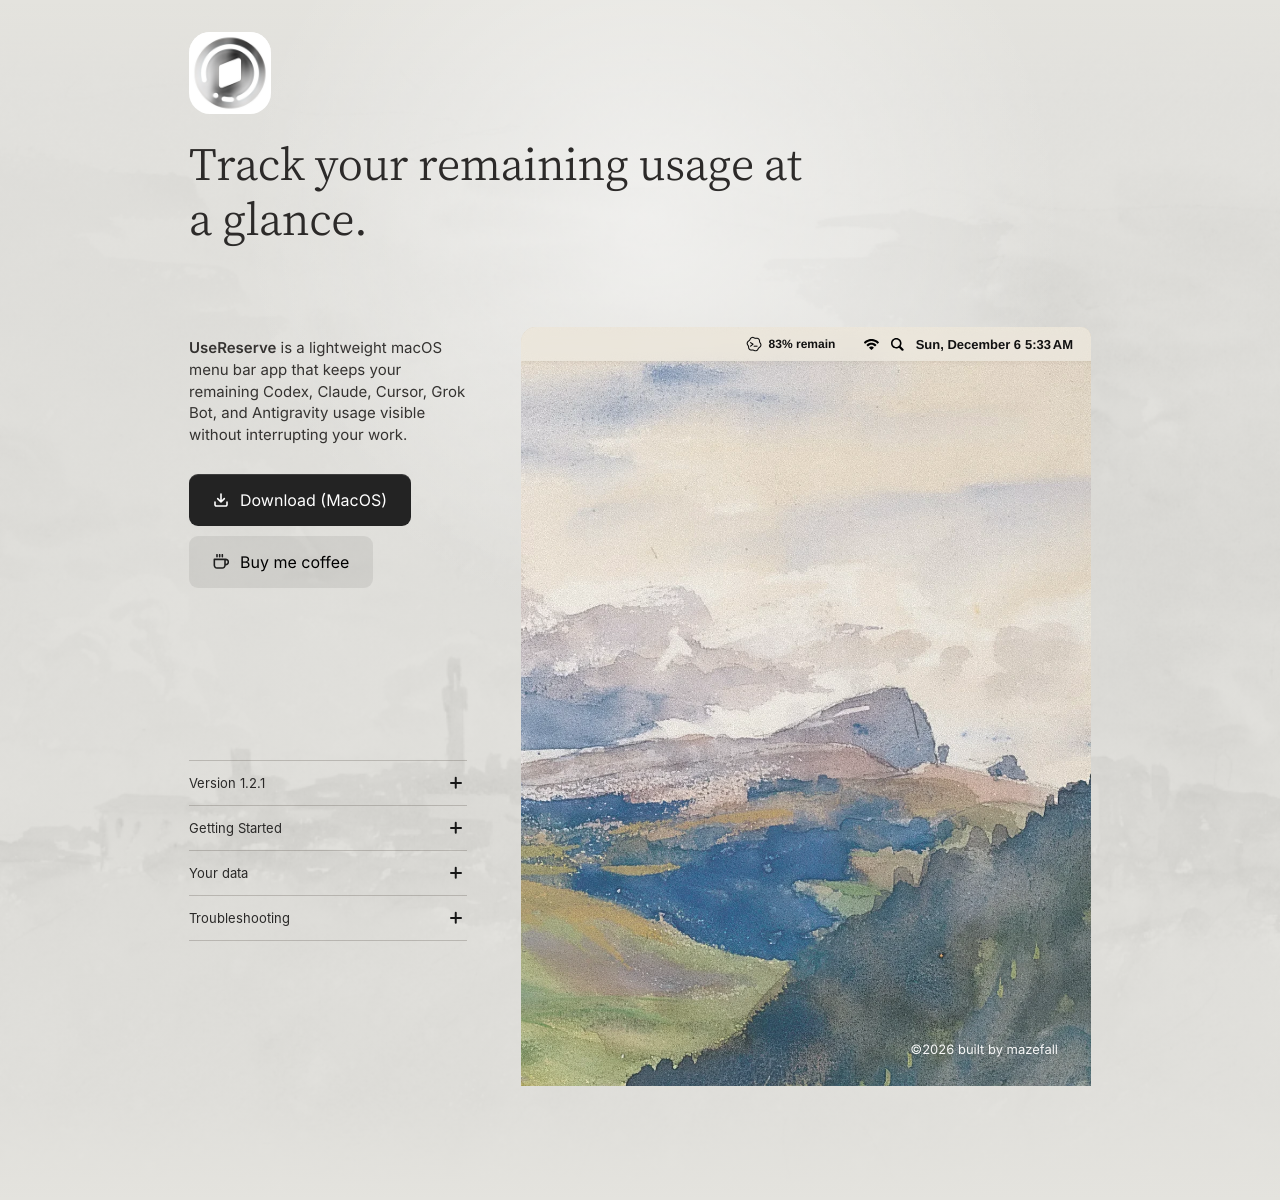
==== commit ebd8a049: "Publish UseReserve 1.2.1 website" ====
--- a/index.html
+++ b/index.html
@@ -1 +1 @@
-<!DOCTYPE html><html lang="en"><head><meta charSet="utf-8"/><meta name="viewport" content="width=device-width, initial-scale=1"/><link rel="preload" href="/fonts/Inter-Regular.woff2" as="font" crossorigin="anonymous" type="font/woff2"/><link rel="preload" href="/fonts/CactusClassicalSerif-Site.woff2" as="font" crossorigin="anonymous" type="font/woff2"/><link rel="preload" href="/images/usereserve-app-icon-small.png" as="image"/><link rel="preload" href="/images/download.svg" as="image"/><link rel="preload" href="/images/coffee.svg" as="image"/><link rel="preload" as="image" href="/images/met-watercolor-demo.webp" fetchPriority="high"/><link rel="preload" as="image" href="/images/codex-menu-template.png"/><link rel="preload" as="image" href="/images/menu-wifi.svg"/><link rel="preload" as="image" href="/images/menu-search.svg"/><link rel="preload" as="image" href="/images/more-option.svg"/><link rel="preload" as="image" href="/images/codex-icon.svg"/><link rel="preload" as="image" href="/images/claude-mark.png"/><link rel="stylesheet" href="/_next/static/chunks/0dcljs0vmyuks.css" data-precedence="next"/><link rel="preload" as="script" fetchPriority="low" href="/_next/static/chunks/2-xwlmnlyaeq1.js"/><script src="/_next/static/chunks/3fy_b2e1xac-s.js" async=""></script><script src="/_next/static/chunks/05tem0visqf24.js" async=""></script><script src="/_next/static/chunks/turbopack-0192ip6_jhaq9.js" async=""></script><script src="/_next/static/chunks/44oxwbh__ebkl.js" async="" crossorigin=""></script><script src="/_next/static/chunks/3pceqfj3ymraw.js" async="" crossorigin=""></script><link rel="preload" as="image" href="/images/cursor-icon.svg"/><link rel="preload" as="image" href="/images/grok-icon.svg"/><link rel="preload" as="image" href="/images/antigravity-icon.png"/><link rel="preload" href="https://static.cloudflareinsights.com/beacon.min.js" as="script" crossorigin=""/><meta name="theme-color" content="#e4e3de"/><title>UseReserve — macOS Usage: Codex, Claude, Cursor, Grok Bot &amp; Antigravity</title><meta name="description" content="A lightweight macOS menu bar app that keeps your remaining Codex, Claude, Cursor, Grok Bot, and Antigravity usage visible without interrupting your work."/><meta name="application-name" content="UseReserve"/><meta name="author" content="mazefall"/><meta name="robots" content="index, follow"/><meta name="googlebot" content="index, follow, max-video-preview:-1, max-image-preview:large, max-snippet:-1"/><link rel="canonical" href="https://usereserve.app/"/><meta name="google-site-verification" content="Ph3ktvAOfqdHMxSouBUlSY4p__La_72pyCP1MsgeFTg"/><meta property="og:title" content="UseReserve — macOS Usage: Codex, Claude, Cursor, Grok Bot &amp; Antigravity"/><meta property="og:description" content="Keep your remaining Codex, Claude, Cursor, Grok Bot, and Antigravity usage visible from the macOS menu bar."/><meta property="og:url" content="https://usereserve.app/"/><meta property="og:site_name" content="UseReserve"/><meta property="og:image" content="https://usereserve.app/images/usereserve-social.png"/><meta property="og:image:width" content="1200"/><meta property="og:image:height" content="630"/><meta property="og:image:alt" content="UseReserve — track your remaining usage at a glance"/><meta property="og:type" content="website"/><meta name="twitter:card" content="summary_large_image"/><meta name="twitter:title" content="UseReserve — macOS Usage: Codex, Claude, Cursor, Grok Bot &amp; Antigravity"/><meta name="twitter:description" content="Keep your remaining Codex, Claude, Cursor, Grok Bot, and Antigravity usage visible from the macOS menu bar."/><meta name="twitter:image" content="https://usereserve.app/images/usereserve-social.png"/><link rel="shortcut icon" href="/images/usereserve-app-icon-small.png"/><link rel="icon" href="/images/usereserve-app-icon-small.png"/><link rel="apple-touch-icon" href="/images/usereserve-app-icon-small.png"/><link rel="preload" href="/fonts/Inter-Regular.woff2" as="font" type="font/woff2" crossorigin="anonymous"/><link rel="preload" href="/fonts/CactusClassicalSerif-Site.woff2" as="font" type="font/woff2" crossorigin="anonymous"/><script src="/_next/static/chunks/0cz1d0mv5g_q7.js" noModule=""></script></head><body><div hidden=""><!--$--><!--/$--></div><script type="application/ld+json">{"@context":"https://schema.org","@type":"SoftwareApplication","name":"UseReserve","url":"https://usereserve.app/","image":"https://usereserve.app/images/usereserve-app-icon-small.png","description":"A lightweight macOS menu bar app that keeps remaining Codex, Claude, Cursor, Grok Bot, and Antigravity usage visible at a glance.","applicationCategory":"DeveloperApplication","operatingSystem":"macOS","downloadUrl":"https://github.com/mazefall/usereserve-site/releases/download/v1.2.0/UseReserve-1.2.0.dmg","offers":{"@type":"Offer","price":"0","priceCurrency":"USD"},"author":{"@type":"Person","name":"mazefall","url":"https://www.mazefall.com"}}</script><main class="site-page"><div class="page-content"><img class="app-icon" src="/images/usereserve-app-icon-small.png" alt="UseReserve" width="82" height="82"/><h1><span>Track your remaining usage at</span><span class="headline-second">a glance.</span></h1><p class="intro-copy"><strong>UseReserve</strong> is a lightweight macOS menu bar app that keeps your remaining Codex, Claude, Cursor, Grok Bot, and Antigravity usage visible without interrupting your work.</p><div class="actions" aria-label="UseReserve links"><a class="cta cta--primary" href="https://github.com/mazefall/usereserve-site/releases/download/v1.2.0/UseReserve-1.2.0.dmg"><img class="cta-icon" src="/images/download.svg" alt="" aria-hidden="true"/><span>Download (MacOS)</span></a><a class="cta cta--secondary" href="https://buymeacoffee.com/usereserve"><img class="cta-icon" src="/images/coffee.svg" alt="" aria-hidden="true"/><span>Buy me coffee</span></a></div><figure class="product-demo" aria-label="UseReserve running in the macOS menu bar"><img class="demo-artwork" src="/images/met-watercolor-demo.webp" alt="Watercolor landscape with mountains and a deep blue valley" width="1061" height="1413" fetchPriority="high"/><div class="demo-wash" aria-hidden="true"></div><div class="menu-bar"><div class="menu-trailing"><div class="menu-status-anchor"><div class="reserve-status" aria-hidden="true"><div class="status-rotator"><span class="status-provider"><img class="status-icon status-icon--codex" src="/images/codex-menu-template.png" alt=""/><span>83% remain</span></span></div></div></div><div class="menu-system-icons" aria-hidden="true"><img class="menu-symbol menu-symbol--wifi" src="/images/menu-wifi.svg" alt=""/><img class="menu-symbol menu-symbol--search" src="/images/menu-search.svg" alt=""/></div><span class="menu-time" aria-hidden="true"><span></span><span class="menu-clock"></span></span></div><section class="usage-panel" aria-label="Example usage remaining" aria-hidden="true"><header class="usage-header"><strong>Usage Remaining</strong><img class="usage-more-icon" src="/images/more-option.svg" alt=""/></header><div class="usage-provider usage-provider--codex"><span class="provider-icon-shell provider-icon-shell--codex"><img src="/images/codex-icon.svg" alt="Codex"/></span><div class="usage-rows"><div class="usage-row"><span>5hr Session</span><span class="usage-percent">83%</span><span class="usage-reset">2:10pm</span></div><div class="usage-row"><span>Weekly</span><span class="usage-percent">67%</span><span class="usage-reset">Jul 21</span></div><div class="usage-row usage-row--reserve"><span></span><span class="reset-badge">1</span><span>Available Reset</span></div></div></div><div class="usage-divider usage-divider--codex-claude"></div><div class="usage-provider usage-provider--claude"><span class="provider-icon-shell provider-icon-shell--claude"><img src="/images/claude-mark.png" alt="Claude"/></span><div class="usage-rows"><div class="usage-row"><span>5hr Session</span><span class="usage-percent">100%</span><span class="usage-reset">1:34pm</span></div><div class="usage-row"><span>Weekly</span><span class="usage-percent">32%</span><span class="usage-reset">Jul 22</span></div></div></div><div class="usage-divider usage-divider--claude-cursor"></div><div class="usage-provider usage-provider--cursor"><span class="provider-icon-shell provider-icon-shell--cursor"><img src="/images/cursor-icon.svg" alt="Cursor"/></span><div class="usage-rows"><div class="usage-row"><span>Cursor</span><span class="usage-percent">72%</span><span class="usage-reset">Sep 30</span></div><div class="usage-row"><span>Other Models</span><span class="usage-percent">84%</span><span class="usage-reset">Sep 30</span></div></div></div><div class="usage-divider usage-divider--cursor-grok"></div><div class="usage-provider usage-provider--grok"><span class="provider-icon-shell provider-icon-shell--grok"><img src="/images/grok-icon.svg" alt="Grok Bot"/></span><div class="usage-rows"><div class="usage-row"><span>Weekly</span><span class="usage-percent">89%</span><span class="usage-reset">Sep 7</span></div></div></div><div class="usage-divider usage-divider--grok-antigravity"></div><div class="usage-provider usage-provider--antigravity"><span class="provider-icon-shell provider-icon-shell--antigravity"><img src="/images/antigravity-icon.png" alt="Antigravity"/></span><div class="usage-rows"><div class="usage-row"><span>Gemini Models</span><span class="usage-percent">91%</span><span class="usage-reset">Nov 2</span></div><div class="usage-row"><span>Claude and GPT models</span><span class="usage-percent">76%</span><span class="usage-reset">Nov 2</span></div></div></div></section></div><figcaption class="art-credit">©2026 built by<!-- --> <a href="https://www.mazefall.com" target="_blank" rel="noreferrer">mazefall</a></figcaption></figure><div class="accordions"><section class="accordion-item" id="version"><button class="accordion-trigger" id="version-trigger" type="button" aria-expanded="false" aria-controls="version-panel"><span>Version 1.2.0</span><span class="accordion-symbol" aria-hidden="true"></span></button><div class="accordion-panel" id="version-panel" role="region" aria-labelledby="version-trigger" aria-hidden="true"><div class="accordion-panel-inner"><p>Added Antigravity with Gemini and Claude/GPT allowances. Fixed Cursor showing 100% when no allowance is available, made Claude follow account and workspace changes, and improved tracking stability for Codex and Claude.</p></div></div></section><section class="accordion-item" id="getting-started"><button class="accordion-trigger" id="getting-started-trigger" type="button" aria-expanded="false" aria-controls="getting-started-panel"><span>Getting Started</span><span class="accordion-symbol" aria-hidden="true"></span></button><div class="accordion-panel" id="getting-started-panel" role="region" aria-labelledby="getting-started-trigger" aria-hidden="true"><div class="accordion-panel-inner"><p>Open Codex, Claude Desktop, Cursor, Grok Bot, or Antigravity once, then launch UseReserve to see the limits available on your Mac. macOS may ask permission before UseReserve can read a protected local sign-in.</p></div></div></section><section class="accordion-item" id="your-data"><button class="accordion-trigger" id="your-data-trigger" type="button" aria-expanded="false" aria-controls="your-data-panel"><span>Your data</span><span class="accordion-symbol" aria-hidden="true"></span></button><div class="accordion-panel" id="your-data-panel" role="region" aria-labelledby="your-data-trigger" aria-hidden="true"><div class="accordion-panel-inner"><p>The UseReserve app is read-only and never stores credentials, cookies, or message content. It reads only the local sign-in information each installed provider needs for an ephemeral usage request. This website uses privacy-first Cloudflare Web Analytics to count visits and page performance without cookies or personal profiles.</p></div></div></section><section class="accordion-item" id="troubleshooting"><button class="accordion-trigger" id="troubleshooting-trigger" type="button" aria-expanded="false" aria-controls="troubleshooting-panel"><span>Troubleshooting</span><span class="accordion-symbol" aria-hidden="true"></span></button><div class="accordion-panel" id="troubleshooting-panel" role="region" aria-labelledby="troubleshooting-trigger" aria-hidden="true"><div class="accordion-panel-inner"><dl class="troubleshooting-list"><div><dt>Menu bar</dt><dd>Open UseReserve again if its icon is missing. If your menu bar is crowded, close an unused menu-bar app so macOS has room to show it.</dd></div><div><dt>Sign-in</dt><dd>Open Codex, Claude Desktop, Cursor, Grok Bot, or Antigravity and confirm you are signed in, then return to UseReserve.</dd></div><div><dt>Claude permission</dt><dd>Choose Connect Claude in UseReserve and approve access to Claude Safe Storage when macOS asks.</dd></div><div><dt>Cursor usage</dt><dd>Cursor must be installed and signed in. UseReserve shows Cursor and Other Models when those limits are available for your individual plan. If Cursor has no allowance to report, you’ll see No usage limits available instead of a percentage.</dd></div><div><dt>Grok Bot usage</dt><dd>Grok Bot must be installed. UseReserve prefers the account signed into Grok Bot, then falls back to Cursor&#x27;s sign-in if that account is unavailable or rejected. When Cursor fallback is active, choose Use Grok Bot Sign-In to switch accounts; if macOS blocks Grok Bot Safe Storage, choose Allow Grok Bot Access.</dd></div><div><dt>Antigravity usage</dt><dd>Keep Antigravity open and signed in. UseReserve shows Gemini Models and Claude and GPT models, with the lower remaining allowance in the menu bar. If Antigravity closes, the last reading stays visible until you reopen it and refresh.</dd></div><div><dt>Stale readings</dt><dd>UseReserve keeps the last available reading during a temporary outage and shows when it was last updated.</dd></div><div><dt>Refresh</dt><dd>Open the more menu and choose Refresh after reconnecting to the internet or signing in again.</dd></div><div><dt>Hiding an app</dt><dd>Open the more menu and untick an app under Show/Hide to drop it from the panel. It stops being polled until you tick it again.</dd></div><div><dt>Login Items</dt><dd>If UseReserve does not start automatically, open System Settings → General → Login Items and enable UseReserve.</dd></div></dl></div></div></section></div></div></main><!--$--><!--/$--><script src="/_next/static/chunks/2-xwlmnlyaeq1.js" id="_R_" async=""></script><script>(self.__next_f=self.__next_f||[]).push([0])</script><script>self.__next_f.push([1,"1:\"$Sreact.fragment\"\n2:I[39756,[\"/_next/static/chunks/44oxwbh__ebkl.js\"],\"default\"]\n3:I[37457,[\"/_next/static/chunks/44oxwbh__ebkl.js\"],\"default\"]\n4:I[79520,[\"/_next/static/chunks/44oxwbh__ebkl.js\"],\"\"]\nb:I[68027,[\"/_next/static/chunks/44oxwbh__ebkl.js\"],\"default\",1]\n:HL[\"/_next/static/chunks/0dcljs0vmyuks.css\",\"style\"]\n:HL[\"/fonts/Inter-Regular.woff2\",\"font\",{\"crossOrigin\":\"anonymous\",\"type\":\"font/woff2\"}]\n:HL[\"/fonts/CactusClassicalSerif-Site.woff2\",\"font\",{\"crossOrigin\":\"anonymous\",\"type\":\"font/woff2\"}]\n:HL[\"/images/usereserve-app-icon-small.png\",\"image\"]\n:HL[\"/images/download.svg\",\"image\"]\n:HL[\"/images/coffee.svg\",\"image\"]\n0:{\"P\":null,\"c\":[\"\",\"\"],\"q\":\"\",\"i\":false,\"f\":[[[\"\",{\"children\":[\"__PAGE__\",{},\"$undefined\",\"$undefined\",4608]},\"$undefined\",\"$undefined\",4624],[[\"$\",\"$1\",\"c\",{\"children\":[[[\"$\",\"link\",\"0\",{\"rel\":\"stylesheet\",\"href\":\"/_next/static/chunks/0dcljs0vmyuks.css\",\"precedence\":\"next\",\"crossOrigin\":\"$undefined\",\"nonce\":\"$undefined\"}],[\"$\",\"script\",\"script-0\",{\"src\":\"/_next/static/chunks/44oxwbh__ebkl.js\",\"async\":true,\"nonce\":\"$undefined\"}]],[\"$\",\"html\",null,{\"lang\":\"en\",\"children\":[[\"$\",\"head\",null,{\"children\":[[\"$\",\"link\",null,{\"rel\":\"preload\",\"href\":\"/fonts/Inter-Regular.woff2\",\"as\":\"font\",\"type\":\"font/woff2\",\"crossOrigin\":\"anonymous\"}],[\"$\",\"link\",null,{\"rel\":\"preload\",\"href\":\"/fonts/CactusClassicalSerif-Site.woff2\",\"as\":\"font\",\"type\":\"font/woff2\",\"crossOrigin\":\"anonymous\"}]]}],[\"$\",\"body\",null,{\"children\":[[\"$\",\"$L2\",null,{\"parallelRouterKey\":\"children\",\"error\":\"$undefined\",\"errorStyles\":\"$undefined\",\"errorScripts\":\"$undefined\",\"template\":[\"$\",\"$L3\",null,{}],\"templateStyles\":\"$undefined\",\"templateScripts\":\"$undefined\",\"notFound\":[[[\"$\",\"title\",null,{\"children\":\"404: This page could not be found.\"}],[\"$\",\"div\",null,{\"style\":{\"fontFamily\":\"system-ui,\\\"Segoe UI\\\",Roboto,Helvetica,Arial,sans-serif,\\\"Apple Color Emoji\\\",\\\"Segoe UI Emoji\\\"\",\"height\":\"100vh\",\"textAlign\":\"center\",\"display\":\"flex\",\"flexDirection\":\"column\",\"alignItems\":\"center\",\"justifyContent\":\"center\"},\"children\":[\"$\",\"div\",null,{\"children\":[[\"$\",\"style\",null,{\"dangerouslySetInnerHTML\":{\"__html\":\"body{color:#000;background:#fff;margin:0}.next-error-h1{border-right:1px solid rgba(0,0,0,.3)}@media (prefers-color-scheme:dark){body{color:#fff;background:#000}.next-error-h1{border-right:1px solid rgba(255,255,255,.3)}}\"}}],[\"$\",\"h1\",null,{\"className\":\"next-error-h1\",\"style\":{\"display\":\"inline-block\",\"margin\":\"0 20px 0 0\",\"padding\":\"0 23px 0 0\",\"fontSize\":24,\"fontWeight\":500,\"verticalAlign\":\"top\",\"lineHeight\":\"49px\"},\"children\":404}],[\"$\",\"div\",null,{\"style\":{\"display\":\"inline-block\"},\"children\":[\"$\",\"h2\",null,{\"style\":{\"fontSize\":14,\"fontWeight\":400,\"lineHeight\":\"49px\",\"margin\":0},\"children\":\"This page could not be found.\"}]}]]}]}]],[]],\"forbidden\":\"$undefined\",\"unauthorized\":\"$undefined\"}],[\"$\",\"$L4\",null,{\"id\":\"cloudflare-web-analytics\",\"strategy\":\"afterInteractive\",\"type\":\"module\",\"crossOrigin\":\"anonymous\",\"src\":\"https://static.cloudflareinsights.com/beacon.min.js\",\"data-cf-beacon\":\"{\\\"token\\\":\\\"161fef571741419490c86eca821cf598\\\"}\"}]]}]]}]]}],{\"children\":[[\"$\",\"$1\",\"c\",{\"children\":[[[\"$\",\"script\",null,{\"type\":\"application/ld+json\",\"dangerouslySetInnerHTML\":{\"__html\":\"{\\\"@context\\\":\\\"https://schema.org\\\",\\\"@type\\\":\\\"SoftwareApplication\\\",\\\"name\\\":\\\"UseReserve\\\",\\\"url\\\":\\\"https://usereserve.app/\\\",\\\"image\\\":\\\"https://usereserve.app/images/usereserve-app-icon-small.png\\\",\\\"description\\\":\\\"A lightweight macOS menu bar app that keeps remaining Codex, Claude, Cursor, Grok Bot, and Antigravity usage visible at a glance.\\\",\\\"applicationCategory\\\":\\\"DeveloperApplication\\\",\\\"operatingSystem\\\":\\\"macOS\\\",\\\"downloadUrl\\\":\\\"https://github.com/mazefall/usereserve-site/releases/download/v1.2.0/UseReserve-1.2.0.dmg\\\",\\\"offers\\\":{\\\"@type\\\":\\\"Offer\\\",\\\"price\\\":\\\"0\\\",\\\"priceCurrency\\\":\\\"USD\\\"},\\\"author\\\":{\\\"@type\\\":\\\"Person\\\",\\\"name\\\":\\\"mazefall\\\",\\\"url\\\":\\\"https://www.mazefall.com\\\"}}\"}}],[\"$\",\"main\",null,{\"className\":\"site-page\",\"children\":[\"$\",\"div\",null,{\"className\":\"page-content\",\"children\":[[\"$\",\"img\",null,{\"className\":\"app-icon\",\"src\":\"/images/usereserve-app-icon-small.png\",\"alt\":\"UseReserve\",\"width\":82,\"height\":82}],[\"$\",\"h1\",null,{\"children\":[[\"$\",\"span\",null,{\"children\":\"Track your remaining usage at\"}],[\"$\",\"span\",null,{\"className\":\"headline-second\",\"children\":\"a glance.\"}]]}],[\"$\",\"p\",null,{\"className\":\"intro-copy\",\"children\":[[\"$\",\"strong\",null,{\"children\":\"UseReserve\"}],\" is a lightweight macOS menu bar app that keeps your remaining Codex, Claude, Cursor, Grok Bot, and Antigravity usage visible without interrupting your work.\"]}],[\"$\",\"div\",null,{\"className\":\"actions\",\"aria-label\":\"UseReserve links\",\"children\":[[\"$\",\"a\",null,{\"className\":\"cta cta--primary\",\"href\":\"https://github.com/mazefall/usereserve-site/releases/download/v1.2.0/UseReserve-1.2.0.dmg\",\"children\":[[\"$\",\"img\",null,{\"className\":\"cta-icon\",\"src\":\"/images/download.svg\",\"alt\":\"\",\"aria-hidden\":\"true\"}],[\"$\",\"span\",null,{\"children\":\"Download (MacOS)\"}]]}],[\"$\",\"a\",null,{\"className\":\"cta cta--secondary\",\"href\":\"https://buymeacoffee.com/usereserve\",\"children\":[[\"$\",\"img\",null,{\"className\":\"cta-icon\",\"src\":\"/images/coffee.svg\",\"alt\":\"\",\"aria-hidden\":\"true\"}],\"$L5\"]}]]}],\"$L6\",\"$L7\"]}]}]],[\"$L8\"],\"$L9\"]}],{},null,false,null]},null,false,null],\"$La\",false]],\"m\":\"$undefined\",\"G\":[\"$b\",[\"$Lc\"]],\"S\":true,\"h\":null,\"r\":\"$undefined\",\"s\":\"$undefined\",\"a\":\"$undefined\",\"l\":\"$undefined\",\"p\":\"$undefined\",\"d\":\"$undefined\",\"b\":\"qwjBgkqP8ysaQNqO8EExt\"}\nd:I[35614,[\"/_next/static/chunks/44oxwbh__ebkl.js\",\"/_next/static/chunks/3pceqfj3ymraw.js\"],\"ProductDemo\"]\ne:I[59805,[\"/_next/static/chunks/44oxwbh__ebkl.js\",\"/_next/static/chunks/3pceqfj3ymraw.js\"],\"AccordionList\"]\nf:I[97367,[\"/_next/static/chunks/44oxwbh__ebkl.js\"],\"OutletBoundary\"]\n10:\"$Sreact.suspense\"\n12:I[97367,[\"/_next/static/chunks/44oxwbh__ebkl.js\"],\"ViewportBoundary\"]\n14:I[97367,[\"/_next/static/chunks/44oxwbh__ebkl.js\"],\"MetadataBoundary\"]\n5:[\"$\",\"span\",null,{\"children\":\"Buy me coffee\"}]\n6:[\"$\",\"$Ld\",null,{}]\n7:[\"$\",\"$Le\",null,{}]\n8:[\"$\",\"script\",\"script-0\",{\"src\":\"/_next/static/chunks/3pceqfj3ymraw.js\",\"async\":true,\"nonce\":\"$undefined\"}]\n9:[\"$\",\"$Lf\",null,{\"children\":[\"$\",\"$10\",null,{\"name\":\"Next.MetadataOutlet\",\"children\":\"$@11\"}]}]\na:[\"$\",\"$1\",\"h\",{\"children\":[null,[\"$\",\"$L12\",null,{\"children\":\"$L13\"}],[\"$\",\"div\",null,{\"hidden\":true,\"children\":[\"$\",\"$L14\",null,{\"children\":[\"$\",\"$10\",null,{\"name\":\"Next.Metadata\",\"children\":\"$L15\"}]}]}],null]}]\nc:[\"$\",\"link\",\"0\",{\"rel\":\"stylesheet\",\"href\":\"/_next/static/chunks/0dcljs0vmyuks.css\",\"precedence\":\"next\",\"crossOrigin\":\"$undefined\",\"nonce\":\"$undefined\"}]\n13:[[\"$\",\"meta\",\"0\",{\"charSet\":\"utf-8\"}],[\"$\",\"meta\",\"1\",{\"name\":\"viewport\",\"content\":\"width=device-width, initial-scale=1\"}],[\"$\",\"meta\",\"2\",{\"name\":\"theme-color\",\"content\":\"#e4e3de\"}]]\n16:I[27201,[\"/_next/static/chunks/44oxwbh__ebkl.js\"],\"IconMark\"]\n11:null\n15:[[\"$\",\"title\",\"0\",{\"children\":\"UseReserve — macOS Usage: Codex, Claude, Cursor, Grok Bot \u0026 Antigravity\"}],[\"$\",\"meta\",\"1\",{\"name\":\"description\",\"content\":\"A lightweight macOS menu bar app that keeps your remaining Codex, Claude, Cursor, Grok Bot, and Antigravity usage visible without interrupting your work.\"}],[\"$\",\"meta\",\"2\",{\"name\":\"application-name\",\"content\":\"UseReserve\"}],[\"$\",\"meta\",\"3\",{\"name\":\"author\",\"content\":\"mazefall\"}],[\"$\",\"meta\",\"4\",{\"name\":\"robots\",\"content\":\"index, follow\"}],[\"$\",\"meta\",\"5\",{\"name\":\"googlebot\",\"content\":\"index, follow, max-video-preview:-1, max-image-preview:large, max-snippet:-1\"}],[\"$\",\"link\",\"6\",{\"rel\":\"canonical\",\"href\":\"https://usereserve.app/\"}],[\"$\",\"meta\",\"7\",{\"name\":\"google-site-verification\",\"content\":\"Ph3ktvAOfqdHMxSouBUlSY4p__La_72pyCP1MsgeFTg\"}],[\"$\",\"meta\",\"8\",{\"property\":\"og:title\",\"content\":\"UseReserve — macOS Usage: Codex, Claude, Cursor, Grok Bot \u0026 Antigravity\"}],[\"$\",\"meta\",\"9\",{\"property\":\"og:description\",\"content\":\"Keep your remaining Codex, Claude, Cursor, Grok Bot, and Antigravity usage visible from the macOS menu bar.\"}],[\"$\",\"meta\",\"10\",{\"property\":\"og:url\",\"content\":\"https://usereserve.app/\"}],[\"$\",\"meta\",\"11\",{\"property\":\"og:site_name\",\"content\":\"UseReserve\"}],[\"$\",\"meta\",\"12\",{\"property\":\"og:image\",\"content\":\"https://usereserve.app/images/usereserve-social.png\"}],[\"$\",\"meta\",\"13\",{\"property\":\"og:image:width\",\"content\":\"1200\"}],[\"$\",\"meta\",\"14\",{\"property\":\"og:image:height\",\"content\":\"630\"}],[\"$\",\"meta\",\"15\",{\"property\":\"og:image:alt\",\"content\":\"UseReserve — track your remaining usage at a glance\"}],[\"$\",\"meta\",\"16\",{\"property\":\"og:type\",\"content\":\"website\"}],[\"$\",\"meta\",\"17\",{\"name\":\"twitter:card\",\"content\":\"summary_large_image\"}],[\"$\",\"meta\",\"18\",{\"name\":\"twitter:title\",\"content\":\"UseReserve — macOS Usage: Codex, Claude, Cursor, Grok Bot \u0026 Antigravity\"}],[\"$\",\"meta\",\"19\",{\"name\":\"twitter:description\",\"content\":\"Keep your remaining Codex, Claude, Cursor, Grok Bot, and Antigravity usage visible from the macOS menu bar.\"}],[\"$\",\"meta\",\"20\",{\"name\":\"twitter:image\",\"content\":\"https://usereserve.app/images/usereserve-social.png\"}],[\"$\",\"link\",\"21\",{\"rel\":\"shortcut icon\",\"href\":\"/images/usereserve-app-icon-small.png\"}],[\"$\",\"link\",\"22\",{\"rel\":\"icon\",\"href\":\"/images/usereserve-app-icon-small.png\"}],[\"$\",\"link\",\"23\",{\"rel\":\"apple-touch-icon\",\"href\":\"/images/usereserve-app-icon-small.png\"}],[\"$\",\"$L16\",\"24\",{}]]\n"])</script></body></html>+<!DOCTYPE html><html lang="en"><head><meta charSet="utf-8"/><meta name="viewport" content="width=device-width, initial-scale=1"/><link rel="preload" href="/fonts/Inter-Regular.woff2" as="font" crossorigin="anonymous" type="font/woff2"/><link rel="preload" href="/fonts/CactusClassicalSerif-Site.woff2" as="font" crossorigin="anonymous" type="font/woff2"/><link rel="preload" href="/images/usereserve-app-icon-small.png" as="image"/><link rel="preload" href="/images/download.svg" as="image"/><link rel="preload" href="/images/coffee.svg" as="image"/><link rel="preload" as="image" href="/images/met-watercolor-demo.webp" fetchPriority="high"/><link rel="preload" as="image" href="/images/codex-menu-template.png"/><link rel="preload" as="image" href="/images/menu-wifi.svg"/><link rel="preload" as="image" href="/images/menu-search.svg"/><link rel="preload" as="image" href="/images/more-option.svg"/><link rel="preload" as="image" href="/images/codex-icon.svg"/><link rel="preload" as="image" href="/images/claude-mark.png"/><link rel="stylesheet" href="/_next/static/chunks/33y-51jz3glxm.css" data-precedence="next"/><link rel="preload" as="script" fetchPriority="low" href="/_next/static/chunks/2-xwlmnlyaeq1.js"/><script src="/_next/static/chunks/3fy_b2e1xac-s.js" async=""></script><script src="/_next/static/chunks/05tem0visqf24.js" async=""></script><script src="/_next/static/chunks/turbopack-0192ip6_jhaq9.js" async=""></script><script src="/_next/static/chunks/44oxwbh__ebkl.js" async="" crossorigin=""></script><script src="/_next/static/chunks/21hwem8pav_zr.js" async="" crossorigin=""></script><link rel="preload" as="image" href="/images/cursor-icon.svg"/><link rel="preload" as="image" href="/images/grok-icon.svg"/><link rel="preload" as="image" href="/images/antigravity-icon.png"/><link rel="preload" href="https://static.cloudflareinsights.com/beacon.min.js" as="script" crossorigin=""/><meta name="theme-color" content="#e4e3de"/><title>UseReserve — macOS Usage: Codex, Claude, Cursor, Grok Bot &amp; Antigravity</title><meta name="description" content="A lightweight macOS menu bar app that keeps your remaining Codex, Claude, Cursor, Grok Bot, and Antigravity usage visible without interrupting your work."/><meta name="application-name" content="UseReserve"/><meta name="author" content="mazefall"/><meta name="robots" content="index, follow"/><meta name="googlebot" content="index, follow, max-video-preview:-1, max-image-preview:large, max-snippet:-1"/><link rel="canonical" href="https://usereserve.app/"/><meta name="google-site-verification" content="Ph3ktvAOfqdHMxSouBUlSY4p__La_72pyCP1MsgeFTg"/><meta property="og:title" content="UseReserve — macOS Usage: Codex, Claude, Cursor, Grok Bot &amp; Antigravity"/><meta property="og:description" content="Keep your remaining Codex, Claude, Cursor, Grok Bot, and Antigravity usage visible from the macOS menu bar."/><meta property="og:url" content="https://usereserve.app/"/><meta property="og:site_name" content="UseReserve"/><meta property="og:image" content="https://usereserve.app/images/usereserve-social.png"/><meta property="og:image:width" content="1200"/><meta property="og:image:height" content="630"/><meta property="og:image:alt" content="UseReserve — track your remaining usage at a glance"/><meta property="og:type" content="website"/><meta name="twitter:card" content="summary_large_image"/><meta name="twitter:title" content="UseReserve — macOS Usage: Codex, Claude, Cursor, Grok Bot &amp; Antigravity"/><meta name="twitter:description" content="Keep your remaining Codex, Claude, Cursor, Grok Bot, and Antigravity usage visible from the macOS menu bar."/><meta name="twitter:image" content="https://usereserve.app/images/usereserve-social.png"/><link rel="shortcut icon" href="/images/usereserve-app-icon-small.png"/><link rel="icon" href="/images/usereserve-app-icon-small.png"/><link rel="apple-touch-icon" href="/images/usereserve-app-icon-small.png"/><link rel="preload" href="/fonts/Inter-Regular.woff2" as="font" type="font/woff2" crossorigin="anonymous"/><link rel="preload" href="/fonts/CactusClassicalSerif-Site.woff2" as="font" type="font/woff2" crossorigin="anonymous"/><script src="/_next/static/chunks/0cz1d0mv5g_q7.js" noModule=""></script></head><body><div hidden=""><!--$--><!--/$--></div><script type="application/ld+json">{"@context":"https://schema.org","@type":"SoftwareApplication","name":"UseReserve","url":"https://usereserve.app/","image":"https://usereserve.app/images/usereserve-app-icon-small.png","description":"A lightweight macOS menu bar app that keeps remaining Codex, Claude, Cursor, Grok Bot, and Antigravity usage visible at a glance.","applicationCategory":"DeveloperApplication","operatingSystem":"macOS","downloadUrl":"https://github.com/mazefall/usereserve-site/releases/download/v1.2.1/UseReserve-1.2.1.zip","offers":{"@type":"Offer","price":"0","priceCurrency":"USD"},"author":{"@type":"Person","name":"mazefall","url":"https://www.mazefall.com"}}</script><main class="site-page"><div class="page-content"><img class="app-icon" src="/images/usereserve-app-icon-small.png" alt="UseReserve" width="82" height="82"/><h1><span>Track your remaining usage at</span><span class="headline-second">a glance.</span></h1><p class="intro-copy"><strong>UseReserve</strong> is a lightweight macOS menu bar app that keeps your remaining Codex, Claude, Cursor, Grok Bot, and Antigravity usage visible without interrupting your work.</p><div class="actions" aria-label="UseReserve links"><a class="cta cta--primary" href="https://github.com/mazefall/usereserve-site/releases/download/v1.2.1/UseReserve-1.2.1.zip"><img class="cta-icon" src="/images/download.svg" alt="" aria-hidden="true"/><span>Download (MacOS)</span></a><a class="cta cta--secondary" href="https://buymeacoffee.com/usereserve"><img class="cta-icon" src="/images/coffee.svg" alt="" aria-hidden="true"/><span>Buy me coffee</span></a></div><figure class="product-demo" aria-label="UseReserve running in the macOS menu bar"><img class="demo-artwork" src="/images/met-watercolor-demo.webp" alt="Watercolor landscape with mountains and a deep blue valley" width="1061" height="1413" fetchPriority="high"/><div class="demo-wash" aria-hidden="true"></div><div class="menu-bar"><div class="menu-trailing"><div class="menu-status-anchor"><div class="reserve-status" aria-hidden="true"><div class="status-rotator"><span class="status-provider"><img class="status-icon status-icon--codex" src="/images/codex-menu-template.png" alt=""/><span>83% remain</span></span></div></div></div><div class="menu-system-icons" aria-hidden="true"><img class="menu-symbol menu-symbol--wifi" src="/images/menu-wifi.svg" alt=""/><img class="menu-symbol menu-symbol--search" src="/images/menu-search.svg" alt=""/></div><span class="menu-time" aria-hidden="true"><span></span><span class="menu-clock"></span></span></div><section class="usage-panel" aria-label="Example usage remaining" aria-hidden="true"><header class="usage-header"><strong>Usage Remaining</strong><img class="usage-more-icon" src="/images/more-option.svg" alt=""/></header><div class="usage-provider usage-provider--codex"><span class="provider-icon-shell provider-icon-shell--codex"><img src="/images/codex-icon.svg" alt="Codex"/></span><div class="usage-rows"><div class="usage-row"><span>5hr Session</span><span class="usage-percent">83%</span><span class="usage-reset">2:10pm</span></div><div class="usage-row"><span>Weekly</span><span class="usage-percent">67%</span><span class="usage-reset">Jul 21</span></div><div class="usage-row usage-row--reserve"><span></span><span class="reset-badge">1</span><span>Available Reset</span></div></div></div><div class="usage-divider usage-divider--codex-claude"></div><div class="usage-provider usage-provider--claude"><span class="provider-icon-shell provider-icon-shell--claude"><img src="/images/claude-mark.png" alt="Claude"/></span><div class="usage-rows"><div class="usage-row"><span>5hr Session</span><span class="usage-percent">100%</span><span class="usage-reset">1:34pm</span></div><div class="usage-row"><span>Weekly</span><span class="usage-percent">32%</span><span class="usage-reset">Jul 22</span></div></div></div><div class="usage-divider usage-divider--claude-cursor"></div><div class="usage-provider usage-provider--cursor"><span class="provider-icon-shell provider-icon-shell--cursor"><img src="/images/cursor-icon.svg" alt="Cursor"/></span><div class="usage-rows"><div class="usage-row"><span>Cursor</span><span class="usage-percent">72%</span><span class="usage-reset">Sep 30</span></div><div class="usage-row"><span>Other Models</span><span class="usage-percent">84%</span><span class="usage-reset">Sep 30</span></div></div></div><div class="usage-divider usage-divider--cursor-grok"></div><div class="usage-provider usage-provider--grok"><span class="provider-icon-shell provider-icon-shell--grok"><img src="/images/grok-icon.svg" alt="Grok Bot"/></span><div class="usage-rows"><div class="usage-row"><span>Weekly</span><span class="usage-percent">89%</span><span class="usage-reset">Sep 7</span></div></div></div><div class="usage-divider usage-divider--grok-antigravity"></div><div class="usage-provider usage-provider--antigravity"><span class="provider-icon-shell provider-icon-shell--antigravity"><img src="/images/antigravity-icon.png" alt="Antigravity"/></span><div class="usage-rows"><div class="usage-row"><span>5hr Session</span><span class="usage-percent">76%</span><span class="usage-reset">2:23pm</span></div><div class="usage-row"><span>Weekly</span><span class="usage-percent">92%</span><span class="usage-reset">Nov 27</span></div><div class="usage-row"><span>Argon Weekly</span><span class="usage-percent">100%</span><span class="usage-reset">Nov 27</span></div></div></div></section></div><figcaption class="art-credit">©2026 built by<!-- --> <a href="https://www.mazefall.com" target="_blank" rel="noreferrer">mazefall</a></figcaption></figure><div class="accordions"><section class="accordion-item" id="version"><button class="accordion-trigger" id="version-trigger" type="button" aria-expanded="false" aria-controls="version-panel"><span>Version 1.2.1</span><span class="accordion-symbol" aria-hidden="true"></span></button><div class="accordion-panel" id="version-panel" role="region" aria-labelledby="version-trigger" aria-hidden="true"><div class="accordion-panel-inner"><p>Antigravity now shows Gemini’s five-hour and weekly limits and the Gemini 4 Argon weekly limit. When UseReserve can identify a subscription end date, it replaces old usage with a dated notice and restores usage automatically when it becomes available again.</p></div></div></section><section class="accordion-item" id="getting-started"><button class="accordion-trigger" id="getting-started-trigger" type="button" aria-expanded="false" aria-controls="getting-started-panel"><span>Getting Started</span><span class="accordion-symbol" aria-hidden="true"></span></button><div class="accordion-panel" id="getting-started-panel" role="region" aria-labelledby="getting-started-trigger" aria-hidden="true"><div class="accordion-panel-inner"><p>Unzip the download and move UseReserve to Applications. Open Codex, Claude Desktop, Cursor, Grok Bot, or Antigravity once, then launch UseReserve to see the limits available on your Mac. macOS may ask permission before UseReserve can read a protected local sign-in.</p></div></div></section><section class="accordion-item" id="your-data"><button class="accordion-trigger" id="your-data-trigger" type="button" aria-expanded="false" aria-controls="your-data-panel"><span>Your data</span><span class="accordion-symbol" aria-hidden="true"></span></button><div class="accordion-panel" id="your-data-panel" role="region" aria-labelledby="your-data-trigger" aria-hidden="true"><div class="accordion-panel-inner"><p>The UseReserve app is read-only and never stores credentials, cookies, or message content. It reads only the local sign-in information each installed provider needs for an ephemeral usage request. This website uses privacy-first Cloudflare Web Analytics to count visits and page performance without cookies or personal profiles.</p></div></div></section><section class="accordion-item" id="troubleshooting"><button class="accordion-trigger" id="troubleshooting-trigger" type="button" aria-expanded="false" aria-controls="troubleshooting-panel"><span>Troubleshooting</span><span class="accordion-symbol" aria-hidden="true"></span></button><div class="accordion-panel" id="troubleshooting-panel" role="region" aria-labelledby="troubleshooting-trigger" aria-hidden="true"><div class="accordion-panel-inner"><dl class="troubleshooting-list"><div><dt>Menu bar</dt><dd>Open UseReserve again if its icon is missing. If your menu bar is crowded, close an unused menu-bar app so macOS has room to show it.</dd></div><div><dt>Sign-in</dt><dd>Open Codex, Claude Desktop, Cursor, Grok Bot, or Antigravity and confirm you are signed in, then return to UseReserve.</dd></div><div><dt>Claude permission</dt><dd>Choose Connect Claude in UseReserve and approve access to Claude Safe Storage when macOS asks.</dd></div><div><dt>Cursor usage</dt><dd>Cursor must be installed and signed in. UseReserve shows Cursor and Other Models when those limits are available for your individual plan. If Cursor has no allowance to report, you’ll see No usage limits available instead of a percentage.</dd></div><div><dt>Grok Bot usage</dt><dd>Grok Bot must be installed. UseReserve prefers the account signed into Grok Bot, then falls back to Cursor&#x27;s sign-in if that account is unavailable or rejected. When Cursor fallback is active, choose Use Grok Bot Sign-In to switch accounts; if macOS blocks Grok Bot Safe Storage, choose Allow Grok Bot Access.</dd></div><div><dt>Antigravity usage</dt><dd>Keep Antigravity open and signed in. UseReserve shows 5hr Session, Weekly, and Argon Weekly, with the lowest available percentage in the menu bar. If Antigravity closes, the last reading stays visible until you reopen it and refresh.</dd></div><div><dt>Subscription ends</dt><dd>UseReserve shows a dated notice for an expired Grok Bot trial or a previously tracked Cursor billing cycle that ends and stops reporting usage. It keeps checking for fresh usage after renewal.</dd></div><div><dt>Stale readings</dt><dd>UseReserve keeps the last available reading during a temporary outage and shows when it was last updated.</dd></div><div><dt>Refresh</dt><dd>Open the more menu and choose Refresh after reconnecting to the internet or signing in again.</dd></div><div><dt>Hiding an app</dt><dd>Open the more menu and untick an app under Show/Hide to drop it from the panel. It stops being polled until you tick it again.</dd></div><div><dt>Login Items</dt><dd>If UseReserve does not start automatically, open System Settings → General → Login Items and enable UseReserve.</dd></div></dl></div></div></section></div></div></main><!--$--><!--/$--><script src="/_next/static/chunks/2-xwlmnlyaeq1.js" id="_R_" async=""></script><script>(self.__next_f=self.__next_f||[]).push([0])</script><script>self.__next_f.push([1,"1:\"$Sreact.fragment\"\n2:I[39756,[\"/_next/static/chunks/44oxwbh__ebkl.js\"],\"default\"]\n3:I[37457,[\"/_next/static/chunks/44oxwbh__ebkl.js\"],\"default\"]\n4:I[79520,[\"/_next/static/chunks/44oxwbh__ebkl.js\"],\"\"]\nb:I[68027,[\"/_next/static/chunks/44oxwbh__ebkl.js\"],\"default\",1]\n:HL[\"/_next/static/chunks/33y-51jz3glxm.css\",\"style\"]\n:HL[\"/fonts/Inter-Regular.woff2\",\"font\",{\"crossOrigin\":\"anonymous\",\"type\":\"font/woff2\"}]\n:HL[\"/fonts/CactusClassicalSerif-Site.woff2\",\"font\",{\"crossOrigin\":\"anonymous\",\"type\":\"font/woff2\"}]\n:HL[\"/images/usereserve-app-icon-small.png\",\"image\"]\n:HL[\"/images/download.svg\",\"image\"]\n:HL[\"/images/coffee.svg\",\"image\"]\n0:{\"P\":null,\"c\":[\"\",\"\"],\"q\":\"\",\"i\":false,\"f\":[[[\"\",{\"children\":[\"__PAGE__\",{},\"$undefined\",\"$undefined\",4608]},\"$undefined\",\"$undefined\",4624],[[\"$\",\"$1\",\"c\",{\"children\":[[[\"$\",\"link\",\"0\",{\"rel\":\"stylesheet\",\"href\":\"/_next/static/chunks/33y-51jz3glxm.css\",\"precedence\":\"next\",\"crossOrigin\":\"$undefined\",\"nonce\":\"$undefined\"}],[\"$\",\"script\",\"script-0\",{\"src\":\"/_next/static/chunks/44oxwbh__ebkl.js\",\"async\":true,\"nonce\":\"$undefined\"}]],[\"$\",\"html\",null,{\"lang\":\"en\",\"children\":[[\"$\",\"head\",null,{\"children\":[[\"$\",\"link\",null,{\"rel\":\"preload\",\"href\":\"/fonts/Inter-Regular.woff2\",\"as\":\"font\",\"type\":\"font/woff2\",\"crossOrigin\":\"anonymous\"}],[\"$\",\"link\",null,{\"rel\":\"preload\",\"href\":\"/fonts/CactusClassicalSerif-Site.woff2\",\"as\":\"font\",\"type\":\"font/woff2\",\"crossOrigin\":\"anonymous\"}]]}],[\"$\",\"body\",null,{\"children\":[[\"$\",\"$L2\",null,{\"parallelRouterKey\":\"children\",\"error\":\"$undefined\",\"errorStyles\":\"$undefined\",\"errorScripts\":\"$undefined\",\"template\":[\"$\",\"$L3\",null,{}],\"templateStyles\":\"$undefined\",\"templateScripts\":\"$undefined\",\"notFound\":[[[\"$\",\"title\",null,{\"children\":\"404: This page could not be found.\"}],[\"$\",\"div\",null,{\"style\":{\"fontFamily\":\"system-ui,\\\"Segoe UI\\\",Roboto,Helvetica,Arial,sans-serif,\\\"Apple Color Emoji\\\",\\\"Segoe UI Emoji\\\"\",\"height\":\"100vh\",\"textAlign\":\"center\",\"display\":\"flex\",\"flexDirection\":\"column\",\"alignItems\":\"center\",\"justifyContent\":\"center\"},\"children\":[\"$\",\"div\",null,{\"children\":[[\"$\",\"style\",null,{\"dangerouslySetInnerHTML\":{\"__html\":\"body{color:#000;background:#fff;margin:0}.next-error-h1{border-right:1px solid rgba(0,0,0,.3)}@media (prefers-color-scheme:dark){body{color:#fff;background:#000}.next-error-h1{border-right:1px solid rgba(255,255,255,.3)}}\"}}],[\"$\",\"h1\",null,{\"className\":\"next-error-h1\",\"style\":{\"display\":\"inline-block\",\"margin\":\"0 20px 0 0\",\"padding\":\"0 23px 0 0\",\"fontSize\":24,\"fontWeight\":500,\"verticalAlign\":\"top\",\"lineHeight\":\"49px\"},\"children\":404}],[\"$\",\"div\",null,{\"style\":{\"display\":\"inline-block\"},\"children\":[\"$\",\"h2\",null,{\"style\":{\"fontSize\":14,\"fontWeight\":400,\"lineHeight\":\"49px\",\"margin\":0},\"children\":\"This page could not be found.\"}]}]]}]}]],[]],\"forbidden\":\"$undefined\",\"unauthorized\":\"$undefined\"}],[\"$\",\"$L4\",null,{\"id\":\"cloudflare-web-analytics\",\"strategy\":\"afterInteractive\",\"type\":\"module\",\"crossOrigin\":\"anonymous\",\"src\":\"https://static.cloudflareinsights.com/beacon.min.js\",\"data-cf-beacon\":\"{\\\"token\\\":\\\"161fef571741419490c86eca821cf598\\\"}\"}]]}]]}]]}],{\"children\":[[\"$\",\"$1\",\"c\",{\"children\":[[[\"$\",\"script\",null,{\"type\":\"application/ld+json\",\"dangerouslySetInnerHTML\":{\"__html\":\"{\\\"@context\\\":\\\"https://schema.org\\\",\\\"@type\\\":\\\"SoftwareApplication\\\",\\\"name\\\":\\\"UseReserve\\\",\\\"url\\\":\\\"https://usereserve.app/\\\",\\\"image\\\":\\\"https://usereserve.app/images/usereserve-app-icon-small.png\\\",\\\"description\\\":\\\"A lightweight macOS menu bar app that keeps remaining Codex, Claude, Cursor, Grok Bot, and Antigravity usage visible at a glance.\\\",\\\"applicationCategory\\\":\\\"DeveloperApplication\\\",\\\"operatingSystem\\\":\\\"macOS\\\",\\\"downloadUrl\\\":\\\"https://github.com/mazefall/usereserve-site/releases/download/v1.2.1/UseReserve-1.2.1.zip\\\",\\\"offers\\\":{\\\"@type\\\":\\\"Offer\\\",\\\"price\\\":\\\"0\\\",\\\"priceCurrency\\\":\\\"USD\\\"},\\\"author\\\":{\\\"@type\\\":\\\"Person\\\",\\\"name\\\":\\\"mazefall\\\",\\\"url\\\":\\\"https://www.mazefall.com\\\"}}\"}}],[\"$\",\"main\",null,{\"className\":\"site-page\",\"children\":[\"$\",\"div\",null,{\"className\":\"page-content\",\"children\":[[\"$\",\"img\",null,{\"className\":\"app-icon\",\"src\":\"/images/usereserve-app-icon-small.png\",\"alt\":\"UseReserve\",\"width\":82,\"height\":82}],[\"$\",\"h1\",null,{\"children\":[[\"$\",\"span\",null,{\"children\":\"Track your remaining usage at\"}],[\"$\",\"span\",null,{\"className\":\"headline-second\",\"children\":\"a glance.\"}]]}],[\"$\",\"p\",null,{\"className\":\"intro-copy\",\"children\":[[\"$\",\"strong\",null,{\"children\":\"UseReserve\"}],\" is a lightweight macOS menu bar app that keeps your remaining Codex, Claude, Cursor, Grok Bot, and Antigravity usage visible without interrupting your work.\"]}],[\"$\",\"div\",null,{\"className\":\"actions\",\"aria-label\":\"UseReserve links\",\"children\":[[\"$\",\"a\",null,{\"className\":\"cta cta--primary\",\"href\":\"https://github.com/mazefall/usereserve-site/releases/download/v1.2.1/UseReserve-1.2.1.zip\",\"children\":[[\"$\",\"img\",null,{\"className\":\"cta-icon\",\"src\":\"/images/download.svg\",\"alt\":\"\",\"aria-hidden\":\"true\"}],[\"$\",\"span\",null,{\"children\":\"Download (MacOS)\"}]]}],[\"$\",\"a\",null,{\"className\":\"cta cta--secondary\",\"href\":\"https://buymeacoffee.com/usereserve\",\"children\":[[\"$\",\"img\",null,{\"className\":\"cta-icon\",\"src\":\"/images/coffee.svg\",\"alt\":\"\",\"aria-hidden\":\"true\"}],\"$L5\"]}]]}],\"$L6\",\"$L7\"]}]}]],[\"$L8\"],\"$L9\"]}],{},null,false,null]},null,false,null],\"$La\",false]],\"m\":\"$undefined\",\"G\":[\"$b\",[\"$Lc\"]],\"S\":true,\"h\":null,\"r\":\"$undefined\",\"s\":\"$undefined\",\"a\":\"$undefined\",\"l\":\"$undefined\",\"p\":\"$undefined\",\"d\":\"$undefined\",\"b\":\"mYLxH_7gvAzFeJQIg6ZOl\"}\nd:I[35614,[\"/_next/static/chunks/44oxwbh__ebkl.js\",\"/_next/static/chunks/21hwem8pav_zr.js\"],\"ProductDemo\"]\ne:I[59805,[\"/_next/static/chunks/44oxwbh__ebkl.js\",\"/_next/static/chunks/21hwem8pav_zr.js\"],\"AccordionList\"]\nf:I[97367,[\"/_next/static/chunks/44oxwbh__ebkl.js\"],\"OutletBoundary\"]\n10:\"$Sreact.suspense\"\n12:I[97367,[\"/_next/static/chunks/44oxwbh__ebkl.js\"],\"ViewportBoundary\"]\n14:I[97367,[\"/_next/static/chunks/44oxwbh__ebkl.js\"],\"MetadataBoundary\"]\n5:[\"$\",\"span\",null,{\"children\":\"Buy me coffee\"}]\n6:[\"$\",\"$Ld\",null,{}]\n7:[\"$\",\"$Le\",null,{}]\n8:[\"$\",\"script\",\"script-0\",{\"src\":\"/_next/static/chunks/21hwem8pav_zr.js\",\"async\":true,\"nonce\":\"$undefined\"}]\n9:[\"$\",\"$Lf\",null,{\"children\":[\"$\",\"$10\",null,{\"name\":\"Next.MetadataOutlet\",\"children\":\"$@11\"}]}]\na:[\"$\",\"$1\",\"h\",{\"children\":[null,[\"$\",\"$L12\",null,{\"children\":\"$L13\"}],[\"$\",\"div\",null,{\"hidden\":true,\"children\":[\"$\",\"$L14\",null,{\"children\":[\"$\",\"$10\",null,{\"name\":\"Next.Metadata\",\"children\":\"$L15\"}]}]}],null]}]\nc:[\"$\",\"link\",\"0\",{\"rel\":\"stylesheet\",\"href\":\"/_next/static/chunks/33y-51jz3glxm.css\",\"precedence\":\"next\",\"crossOrigin\":\"$undefined\",\"nonce\":\"$undefined\"}]\n13:[[\"$\",\"meta\",\"0\",{\"charSet\":\"utf-8\"}],[\"$\",\"meta\",\"1\",{\"name\":\"viewport\",\"content\":\"width=device-width, initial-scale=1\"}],[\"$\",\"meta\",\"2\",{\"name\":\"theme-color\",\"content\":\"#e4e3de\"}]]\n16:I[27201,[\"/_next/static/chunks/44oxwbh__ebkl.js\"],\"IconMark\"]\n11:null\n15:[[\"$\",\"title\",\"0\",{\"children\":\"UseReserve — macOS Usage: Codex, Claude, Cursor, Grok Bot \u0026 Antigravity\"}],[\"$\",\"meta\",\"1\",{\"name\":\"description\",\"content\":\"A lightweight macOS menu bar app that keeps your remaining Codex, Claude, Cursor, Grok Bot, and Antigravity usage visible without interrupting your work.\"}],[\"$\",\"meta\",\"2\",{\"name\":\"application-name\",\"content\":\"UseReserve\"}],[\"$\",\"meta\",\"3\",{\"name\":\"author\",\"content\":\"mazefall\"}],[\"$\",\"meta\",\"4\",{\"name\":\"robots\",\"content\":\"index, follow\"}],[\"$\",\"meta\",\"5\",{\"name\":\"googlebot\",\"content\":\"index, follow, max-video-preview:-1, max-image-preview:large, max-snippet:-1\"}],[\"$\",\"link\",\"6\",{\"rel\":\"canonical\",\"href\":\"https://usereserve.app/\"}],[\"$\",\"meta\",\"7\",{\"name\":\"google-site-verification\",\"content\":\"Ph3ktvAOfqdHMxSouBUlSY4p__La_72pyCP1MsgeFTg\"}],[\"$\",\"meta\",\"8\",{\"property\":\"og:title\",\"content\":\"UseReserve — macOS Usage: Codex, Claude, Cursor, Grok Bot \u0026 Antigravity\"}],[\"$\",\"meta\",\"9\",{\"property\":\"og:description\",\"content\":\"Keep your remaining Codex, Claude, Cursor, Grok Bot, and Antigravity usage visible from the macOS menu bar.\"}],[\"$\",\"meta\",\"10\",{\"property\":\"og:url\",\"content\":\"https://usereserve.app/\"}],[\"$\",\"meta\",\"11\",{\"property\":\"og:site_name\",\"content\":\"UseReserve\"}],[\"$\",\"meta\",\"12\",{\"property\":\"og:image\",\"content\":\"https://usereserve.app/images/usereserve-social.png\"}],[\"$\",\"meta\",\"13\",{\"property\":\"og:image:width\",\"content\":\"1200\"}],[\"$\",\"meta\",\"14\",{\"property\":\"og:image:height\",\"content\":\"630\"}],[\"$\",\"meta\",\"15\",{\"property\":\"og:image:alt\",\"content\":\"UseReserve — track your remaining usage at a glance\"}],[\"$\",\"meta\",\"16\",{\"property\":\"og:type\",\"content\":\"website\"}],[\"$\",\"meta\",\"17\",{\"name\":\"twitter:card\",\"content\":\"summary_large_image\"}],[\"$\",\"meta\",\"18\",{\"name\":\"twitter:title\",\"content\":\"UseReserve — macOS Usage: Codex, Claude, Cursor, Grok Bot \u0026 Antigravity\"}],[\"$\",\"meta\",\"19\",{\"name\":\"twitter:description\",\"content\":\"Keep your remaining Codex, Claude, Cursor, Grok Bot, and Antigravity usage visible from the macOS menu bar.\"}],[\"$\",\"meta\",\"20\",{\"name\":\"twitter:image\",\"content\":\"https://usereserve.app/images/usereserve-social.png\"}],[\"$\",\"link\",\"21\",{\"rel\":\"shortcut icon\",\"href\":\"/images/usereserve-app-icon-small.png\"}],[\"$\",\"link\",\"22\",{\"rel\":\"icon\",\"href\":\"/images/usereserve-app-icon-small.png\"}],[\"$\",\"link\",\"23\",{\"rel\":\"apple-touch-icon\",\"href\":\"/images/usereserve-app-icon-small.png\"}],[\"$\",\"$L16\",\"24\",{}]]\n"])</script></body></html>
--- a/_next/static/chunks/33y-51jz3glxm.css
+++ b/_next/static/chunks/33y-51jz3glxm.css
@@ -0,0 +1 @@
+@layer theme{:root,:host{--font-sans:ui-sans-serif, system-ui, sans-serif, "Apple Color Emoji", "Segoe UI Emoji", "Segoe UI Symbol", "Noto Color Emoji";--font-mono:ui-monospace, SFMono-Regular, Menlo, Monaco, Consolas, "Liberation Mono", "Courier New", monospace;--spacing:.25rem;--default-font-family:var(--font-sans);--default-mono-font-family:var(--font-mono)}}@layer base{*,:after,:before,::backdrop{box-sizing:border-box;border:0 solid;margin:0;padding:0}::file-selector-button{box-sizing:border-box;border:0 solid;margin:0;padding:0}html,:host{-webkit-text-size-adjust:100%;tab-size:4;line-height:1.5;font-family:var(--default-font-family,ui-sans-serif, system-ui, sans-serif, "Apple Color Emoji", "Segoe UI Emoji", "Segoe UI Symbol", "Noto Color Emoji");font-feature-settings:var(--default-font-feature-settings,normal);font-variation-settings:var(--default-font-variation-settings,normal);-webkit-tap-highlight-color:transparent}hr{height:0;color:inherit;border-top-width:1px}abbr:where([title]){-webkit-text-decoration:underline dotted;text-decoration:underline dotted}h1,h2,h3,h4,h5,h6{font-size:inherit;font-weight:inherit}a{color:inherit;-webkit-text-decoration:inherit;-webkit-text-decoration:inherit;-webkit-text-decoration:inherit;-webkit-text-decoration:inherit;text-decoration:inherit}b,strong{font-weight:bolder}code,kbd,samp,pre{font-family:var(--default-mono-font-family,ui-monospace, SFMono-Regular, Menlo, Monaco, Consolas, "Liberation Mono", "Courier New", monospace);font-feature-settings:var(--default-mono-font-feature-settings,normal);font-variation-settings:var(--default-mono-font-variation-settings,normal);font-size:1em}small{font-size:80%}sub,sup{vertical-align:baseline;font-size:75%;line-height:0;position:relative}sub{bottom:-.25em}sup{top:-.5em}table{text-indent:0;border-color:inherit;border-collapse:collapse}:-moz-focusring{outline:auto}progress{vertical-align:baseline}summary{display:list-item}ol,ul,menu{list-style:none}img,svg,video,canvas,audio,iframe,embed,object{vertical-align:middle;display:block}img,video{max-width:100%;height:auto}button,input,select,optgroup,textarea{font:inherit;font-feature-settings:inherit;font-variation-settings:inherit;letter-spacing:inherit;color:inherit;opacity:1;background-color:#0000;border-radius:0}::file-selector-button{font:inherit;font-feature-settings:inherit;font-variation-settings:inherit;letter-spacing:inherit;color:inherit;opacity:1;background-color:#0000;border-radius:0}:where(select:is([multiple],[size])) optgroup{font-weight:bolder}:where(select:is([multiple],[size])) optgroup option{padding-inline-start:20px}::file-selector-button{margin-inline-end:4px}::placeholder{opacity:1}@supports (not ((-webkit-appearance:-apple-pay-button))) or (contain-intrinsic-size:1px){::placeholder{color:currentColor}@supports (color:color-mix(in lab, red, red)){::placeholder{color:color-mix(in oklab, currentcolor 50%, transparent)}}}textarea{resize:vertical}::-webkit-search-decoration{-webkit-appearance:none}::-webkit-date-and-time-value{min-height:1lh;text-align:inherit}::-webkit-datetime-edit{display:inline-flex}::-webkit-datetime-edit-fields-wrapper{padding:0}::-webkit-datetime-edit{padding-block:0}::-webkit-datetime-edit-year-field{padding-block:0}::-webkit-datetime-edit-month-field{padding-block:0}::-webkit-datetime-edit-day-field{padding-block:0}::-webkit-datetime-edit-hour-field{padding-block:0}::-webkit-datetime-edit-minute-field{padding-block:0}::-webkit-datetime-edit-second-field{padding-block:0}::-webkit-datetime-edit-millisecond-field{padding-block:0}::-webkit-datetime-edit-meridiem-field{padding-block:0}::-webkit-calendar-picker-indicator{line-height:1}:-moz-ui-invalid{box-shadow:none}button,input:where([type=button],[type=reset],[type=submit]){appearance:button}::file-selector-button{appearance:button}::-webkit-inner-spin-button{height:auto}::-webkit-outer-spin-button{height:auto}[hidden]:where(:not([hidden=until-found])){display:none!important}}@layer components;@layer utilities{.visible{visibility:visible}.sr-only{clip-path:inset(50%);white-space:nowrap;border-width:0;width:1px;height:1px;margin:-1px;padding:0;position:absolute;overflow:hidden}.static{position:static}.start{inset-inline-start:var(--spacing)}.end{inset-inline-end:var(--spacing)}}@font-face{font-family:Inter;src:url(/fonts/Inter-Regular.woff2)format("woff2");font-style:normal;font-weight:400;font-display:swap}@font-face{font-family:Inter;src:url(/fonts/Inter-Medium.woff2)format("woff2");font-style:normal;font-weight:500;font-display:swap}@font-face{font-family:Inter;src:url(/fonts/Inter-SemiBold.woff2)format("woff2");font-style:normal;font-weight:600;font-display:swap}@font-face{font-family:Cactus Classical Serif;src:url(/fonts/CactusClassicalSerif-Site.woff2)format("woff2");font-style:normal;font-weight:400;font-display:swap}:root{--ink:#292827;--muted-ink:#65615e;--paper:#e4e3de;--line:#564f4945}*{box-sizing:border-box}html{background-color:var(--paper);min-height:100%}body{min-height:100vh;color:var(--ink);background-color:var(--paper);-webkit-font-smoothing:antialiased;text-rendering:geometricprecision;margin:0;font-family:Inter,-apple-system,BlinkMacSystemFont,Segoe UI,sans-serif;font-size:14px}button,a{-webkit-tap-highlight-color:transparent;font:inherit}.sr-only{clip:rect(0, 0, 0, 0);white-space:nowrap;border:0;width:1px;height:1px;margin:-1px;padding:0;position:absolute;overflow:hidden}.site-page{background-color:var(--paper);isolation:isolate;min-height:max(1200px,100svh);position:relative;overflow:hidden}.site-page:before,.site-page:after{z-index:-2;content:"";pointer-events:none;position:absolute;inset:0}.site-page:before{filter:saturate(.26)contrast(.92);opacity:.68;background:url(/images/paper-landscape.webp) bottom/cover no-repeat;-webkit-mask-image:linear-gradient(#0000 0,#000 8% 92%,#0000 100%);mask-image:linear-gradient(#0000 0,#000 8% 92%,#0000 100%)}.site-page:after{z-index:-1;background:radial-gradient(circle at 51% 18%,#ffffff80,#0000 35%),linear-gradient(#e4e3dea8,#e4e3dec7)}.page-content{width:902px;min-height:1054px;margin:max(32px,50svh - 527px) auto 0;position:relative}.app-icon{object-fit:cover;border-radius:21px;width:82px;height:82px;animation:.52s cubic-bezier(.22,1,.36,1) 80ms both reveal-icon;position:absolute;top:0;left:0;box-shadow:inset 0 1px #fffffff2}h1{color:#2c2a29;letter-spacing:-.46px;width:650px;margin:0;font-family:Cactus Classical Serif,Georgia,serif;font-size:46px;font-weight:400;line-height:1.19;animation:.65s cubic-bezier(.22,1,.36,1) .5s both reveal-text;position:absolute;top:104px;left:0}h1>span{display:block}.actions{flex-direction:column;align-items:flex-start;gap:10px;animation:.68s cubic-bezier(.22,1,.36,1) 1.1s both reveal-lower-content;display:flex;position:absolute;top:442px;left:0}.cta{white-space:nowrap;border:0;border-radius:9px;justify-content:center;align-items:center;gap:11px;min-height:52px;padding:0 24px;font-size:16px;font-weight:400;line-height:1;text-decoration:none;transition:background-color .18s,box-shadow .18s,transform .18s cubic-bezier(.22,1,.36,1);display:inline-flex}.cta--primary{color:#fff;background:#232323;box-shadow:inset 0 1px #ffffff1f}.cta--secondary{color:#000;background:#00000012}.cta:disabled{cursor:not-allowed;opacity:1}@media (hover:hover){.cta--primary:hover{background:#151515;box-shadow:inset 0 1px #ffffff29,0 4px 12px #0000001f}.cta--secondary:hover{background:#0000001c}.cta:not(:disabled):hover{transform:translateY(-1px)}}.cta:not(:disabled):active{transform:translateY(0)}.cta-icon{flex:none;width:16px;height:16px;display:block}.intro-copy{color:#343230;width:278px;margin:0;font-size:15px;font-weight:300;line-height:1.45;animation:.68s cubic-bezier(.22,1,.36,1) 1.04s both reveal-lower-content;position:absolute;top:305px;left:0}.intro-copy strong{font-weight:600}.accordions{width:278px;animation:.68s cubic-bezier(.22,1,.36,1) 1.22s both reveal-lower-content;position:absolute;top:728px;left:0}.accordion-item{border-top:1px solid var(--line)}.accordion-item:last-child{border-bottom:1px solid var(--line)}.accordion-trigger{cursor:pointer;width:100%;min-height:44px;color:inherit;text-align:left;background:0 0;border:0;justify-content:space-between;align-items:center;padding:0 28px 0 0;font-size:13px;line-height:1.3;display:flex;position:relative}.accordion-symbol{color:#171717;width:14px;height:14px;position:absolute;right:4px}.accordion-symbol:before,.accordion-symbol:after{content:"";background:currentColor;border-radius:2px;width:12px;height:1.5px;transition:transform .28s cubic-bezier(.22,1,.36,1),opacity .18s;position:absolute;top:6px;left:1px}.accordion-symbol:after{transform:rotate(90deg)}.accordion-item.is-open .accordion-symbol:after{opacity:0;transform:rotate(0)}.accordion-trigger:focus-visible,.cta:focus-visible,.art-credit:focus-visible,.art-credit a:focus-visible{outline-offset:4px;border-radius:3px;outline:2px solid #292827}.accordion-panel{opacity:0;grid-template-rows:0fr;transition:grid-template-rows .42s cubic-bezier(.22,1,.36,1),opacity .24s;display:grid}.accordion-item.is-open .accordion-panel{opacity:1;grid-template-rows:1fr}.accordion-panel-inner{overscroll-behavior:contain;scrollbar-color:#564f4957 transparent;scrollbar-width:thin;min-height:0;max-height:140px;padding-right:6px;overflow:hidden auto}.accordions p{color:#3c3937;margin:-1px 0 18px;font-size:13px;line-height:1.53}.troubleshooting-list{color:#3c3937;gap:11px;margin:-1px 0 18px;font-size:13px;line-height:1.45;display:grid}.troubleshooting-list div{gap:2px;display:grid}.troubleshooting-list dt{font-weight:600}.troubleshooting-list dd{margin:0}.product-demo{background:#d9d2c7;border-radius:15px 10px 0 0;width:570px;height:759px;margin:0;animation:.72s cubic-bezier(.22,1,.36,1) 1.1s both reveal-lower-content;position:absolute;top:295px;left:332px;overflow:hidden;box-shadow:inset 0 1px #ffffffa6;container-type:inline-size}.demo-artwork{object-fit:fill;width:100%;max-width:none;height:100%;position:absolute;inset:0}.demo-wash{pointer-events:none;background:#efeae029;border-radius:8px;position:absolute;inset:0}.menu-bar{color:#111;-webkit-backdrop-filter:blur(1.4cqw)saturate(.75);backdrop-filter:blur(1.4cqw)saturate(.75);background:#efeae1b8;height:6.05cqw;font-family:-apple-system,BlinkMacSystemFont,Helvetica Neue,sans-serif;font-size:2.11cqw;font-weight:600;line-height:1;position:absolute;inset:0 0 auto;box-shadow:0 .18cqw .7cqw #43372b14}.reserve-status{background:0 0;border-radius:2.46cqw;flex:none;align-items:center;height:4.21cqw;padding:0 1.58cqw;display:flex}.menu-status-anchor{flex:none;position:relative}.reserve-status.is-active{background:#dfd8cde0}.status-rotator{width:17.2cqw;height:3.16cqw;position:relative}.status-provider{white-space:nowrap;align-items:center;gap:1.05cqw;height:100%;display:flex}.status-icon{object-fit:contain;flex:none;width:3.16cqw;height:3.16cqw}.status-icon--codex,.status-icon--cursor,.status-icon--grok,.status-icon--antigravity{filter:brightness(0)}.menu-trailing{opacity:1;align-items:center;gap:2.11cqw;height:4.21cqw;display:flex;position:absolute;top:.88cqw;right:1.75cqw}.menu-system-icons{align-items:center;gap:2.11cqw;height:4.21cqw;display:flex}.menu-symbol{flex:none;display:block}.menu-symbol--wifi{width:2.63cqw}.menu-symbol--search{width:2.28cqw}.menu-time{font-variant-numeric:tabular-nums;white-space:nowrap;align-items:center;gap:.7cqw;height:4.21cqw;padding:0 1.4cqw 0 0;font-size:2.28cqw;display:flex}.menu-clock{display:inline-flex}.menu-time-separator{animation:1s step-end infinite menu-time-colon-blink;display:inline-block}@keyframes menu-time-colon-blink{0%,49%{opacity:1}50%,to{opacity:.28}}.usage-panel{color:#111;-webkit-backdrop-filter:blur(2.1cqw)saturate(.8);backdrop-filter:blur(2.1cqw)saturate(.8);opacity:0;transform-origin:50% 0;visibility:hidden;background:#ffffffc2;border:.18cqw solid #eeeeeeeb;border-radius:2.98cqw;flex-direction:column;width:63.86cqw;padding:3.16cqw 3.51cqw;font-family:-apple-system,BlinkMacSystemFont,Helvetica Neue,sans-serif;font-size:2.28cqw;font-weight:400;line-height:1;transition:opacity .36s,transform .56s cubic-bezier(.22,1,.36,1),visibility 0s linear .56s;display:flex;position:absolute;top:6.67cqw;left:3cqw;overflow:hidden;transform:translateY(-2.1cqw)scale(.96);box-shadow:0 1.05cqw 2.81cqw #27221c21}.usage-panel.is-visible{opacity:1;visibility:visible;transition-delay:0s;transform:translateY(0)scale(1)}.usage-header{justify-content:space-between;align-items:center;margin-bottom:3.51cqw;font-size:2.46cqw;display:flex}.usage-header strong{font-weight:500}.usage-more-icon{width:2.81cqw;height:2.81cqw;display:block}.usage-provider{grid-template-columns:4.91cqw 1fr;gap:1.75cqw;display:grid}.provider-icon-shell{background:#fff;border:1px solid #00000026;border-radius:1.4cqw;width:4.91cqw;height:4.91cqw;display:block;position:relative;overflow:hidden}.provider-icon-shell img{object-fit:contain;max-width:none;display:block;position:absolute}.provider-icon-shell--codex img{width:62%;height:62%;top:19%;left:19%}.provider-icon-shell--claude img{width:71.43%;height:71.43%;top:14.29%;left:14.29%}.provider-icon-shell--cursor img{width:62%;height:62%;top:19%;left:19%}.provider-icon-shell--grok img{width:60%;height:60%;top:20%;left:20%}.provider-icon-shell--antigravity img{width:104%;height:104%;top:-2%;left:-2%}.status-icon--antigravity{transform:scale(1.15)}.usage-provider--grok{align-items:center}.usage-provider--grok .usage-rows{padding-top:0}.usage-rows{flex-direction:column;gap:2.11cqw;min-width:0;padding-top:.88cqw;display:flex}.usage-row{white-space:nowrap;grid-template-columns:minmax(0,1fr) 6.84cqw 8.6cqw;align-items:center;column-gap:.7cqw;display:grid}.usage-percent,.usage-reset{text-align:right}.usage-percent{padding-right:.53cqw}.usage-row--reserve{color:#2a2928;grid-template-columns:minmax(0,1fr) 3.51cqw 15.79cqw;column-gap:.7cqw;margin-top:-.35cqw}.reset-badge{border:.18cqw solid #5b555059;border-radius:50%;justify-content:center;align-items:center;width:3.16cqw;height:3.16cqw;font-size:1.93cqw;display:inline-flex}.usage-divider{background:#645d5726;height:.18cqw;margin:2.46cqw 0}.art-credit{color:#fffffff2;text-shadow:0 .18cqw .7cqw #14181b33;font-family:Inter,sans-serif;font-size:2.28cqw;line-height:1;position:absolute;bottom:5.09cqw;right:5.79cqw}.art-credit a{color:inherit;text-underline-offset:3px;text-decoration-color:#0000;transition:text-decoration-color .16s}.art-credit a:hover{text-decoration-color:currentColor}@keyframes reveal-icon{0%{opacity:0}to{opacity:1}}@keyframes reveal-text{0%{opacity:0}to{opacity:1}}@keyframes reveal-lower-content{0%{opacity:0;transform:translateY(10px)}to{opacity:1;transform:translateY(0)}}@media (max-width:960px){.site-page{min-height:0;display:flow-root;overflow:visible}.site-page:before{-webkit-mask-image:linear-gradient(#000 0 calc(100% - 64px),#0000 100%);mask-image:linear-gradient(#000 0 calc(100% - 64px),#0000 100%)}.page-content{flex-direction:column;width:min(570px,100% - 48px);min-height:0;margin:64px auto 0;display:flex}.app-icon,h1,.actions,.intro-copy,.accordions,.product-demo{position:relative;inset:auto}.app-icon{border-radius:20px;order:1;width:78px;height:78px}h1{order:2;width:auto;margin-top:25px;font-size:clamp(38px,7vw,46px)}h1>span{display:inline}.headline-second:before{content:" "}.actions{flex-flow:wrap;order:4;margin-top:31px}.product-demo{aspect-ratio:570/759;border-radius:15px;order:5;width:100%;height:auto;margin-top:56px}.menu-bar{-webkit-backdrop-filter:blur(8px)saturate(.75);backdrop-filter:blur(8px)saturate(.75);height:34.5px;font-size:12px;box-shadow:0 1px 4px #43372b14}.reserve-status{border-radius:14px;height:24px;padding:0 9px}.status-rotator{width:98px;height:18px}.status-provider{gap:6px}.status-icon{width:18px;height:18px}.menu-trailing{gap:12px;height:24px;top:5px;right:10px}.menu-system-icons{gap:12px;height:24px}.menu-symbol--wifi{width:15px}.menu-symbol--search{width:13px}.menu-time{gap:4px;height:24px;padding-right:8px;font-size:13px}.usage-panel{-webkit-backdrop-filter:blur(12px)saturate(.8);backdrop-filter:blur(12px)saturate(.8);border-width:1px;border-radius:17px;width:min(364px,100cqw);padding:18px 20px;font-size:13px;top:38px;left:max(0px,50cqw - 182px);transform:translateY(-12px)scale(.96);box-shadow:0 6px 16px #27221c21}.usage-header{margin-bottom:20px;font-size:14px}.usage-more-icon{width:16px;height:16px}.usage-provider{grid-template-columns:28px 1fr;gap:10px}.provider-icon-shell{border-radius:8px;width:28px;height:28px}.usage-rows{gap:12px;padding-top:5px}.usage-row{grid-template-columns:minmax(0,1fr) 39px 49px;column-gap:4px}.usage-percent{padding-right:3px}.usage-row--reserve{grid-template-columns:minmax(0,1fr) 20px 90px;column-gap:4px;margin-top:-2px}.reset-badge{border-width:1px;width:18px;height:18px;font-size:11px}.usage-divider{height:1px;margin:14px 0}.intro-copy{order:3;width:min(100%,420px);margin-top:48px;font-size:15px}.accordions{order:6;width:100%;margin:31px 0 64px}.accordion-trigger,.accordions p,.troubleshooting-list{font-size:14px}}@media (max-width:640px){.menu-trailing{justify-content:flex-end;gap:11px;left:10px;right:10px}.menu-system-icons{gap:11px;margin-left:0}.menu-time{min-width:0;padding-right:0;overflow:hidden}}@media (max-width:520px){.page-content{width:calc(100% - 40px);margin-top:40px}.app-icon{border-radius:18px;width:70px;height:70px}h1{letter-spacing:-.39px;margin-top:22px;font-size:37px;line-height:1.13}.actions{gap:10px;width:100%;margin-top:29px;display:grid}.cta{width:100%;min-height:54px}.product-demo{margin-top:42px}.intro-copy{margin-top:35px}.accordion-panel-inner{overscroll-behavior:auto;max-height:none;padding-right:0;overflow:hidden}}@media (prefers-reduced-motion:reduce){*,:before,:after{scroll-behavior:auto!important;transition-duration:.01ms!important;animation-duration:.01ms!important;animation-iteration-count:1!important;animation-delay:.01ms!important}.app-icon,h1,.actions,.intro-copy,.accordions,.product-demo{opacity:1!important;animation:none!important;transform:none!important}}@media (max-width:520px){.product-demo{min-height:520px}.demo-artwork{object-fit:cover}}@media (max-width:380px){.usage-panel{padding-inline:16px;font-size:11px}.usage-provider{grid-template-columns:24px 1fr;gap:8px}.provider-icon-shell{width:24px;height:24px}.usage-row{grid-template-columns:minmax(0,1fr) 33px 41px}.usage-row--reserve{grid-template-columns:minmax(0,1fr) 20px 90px}}
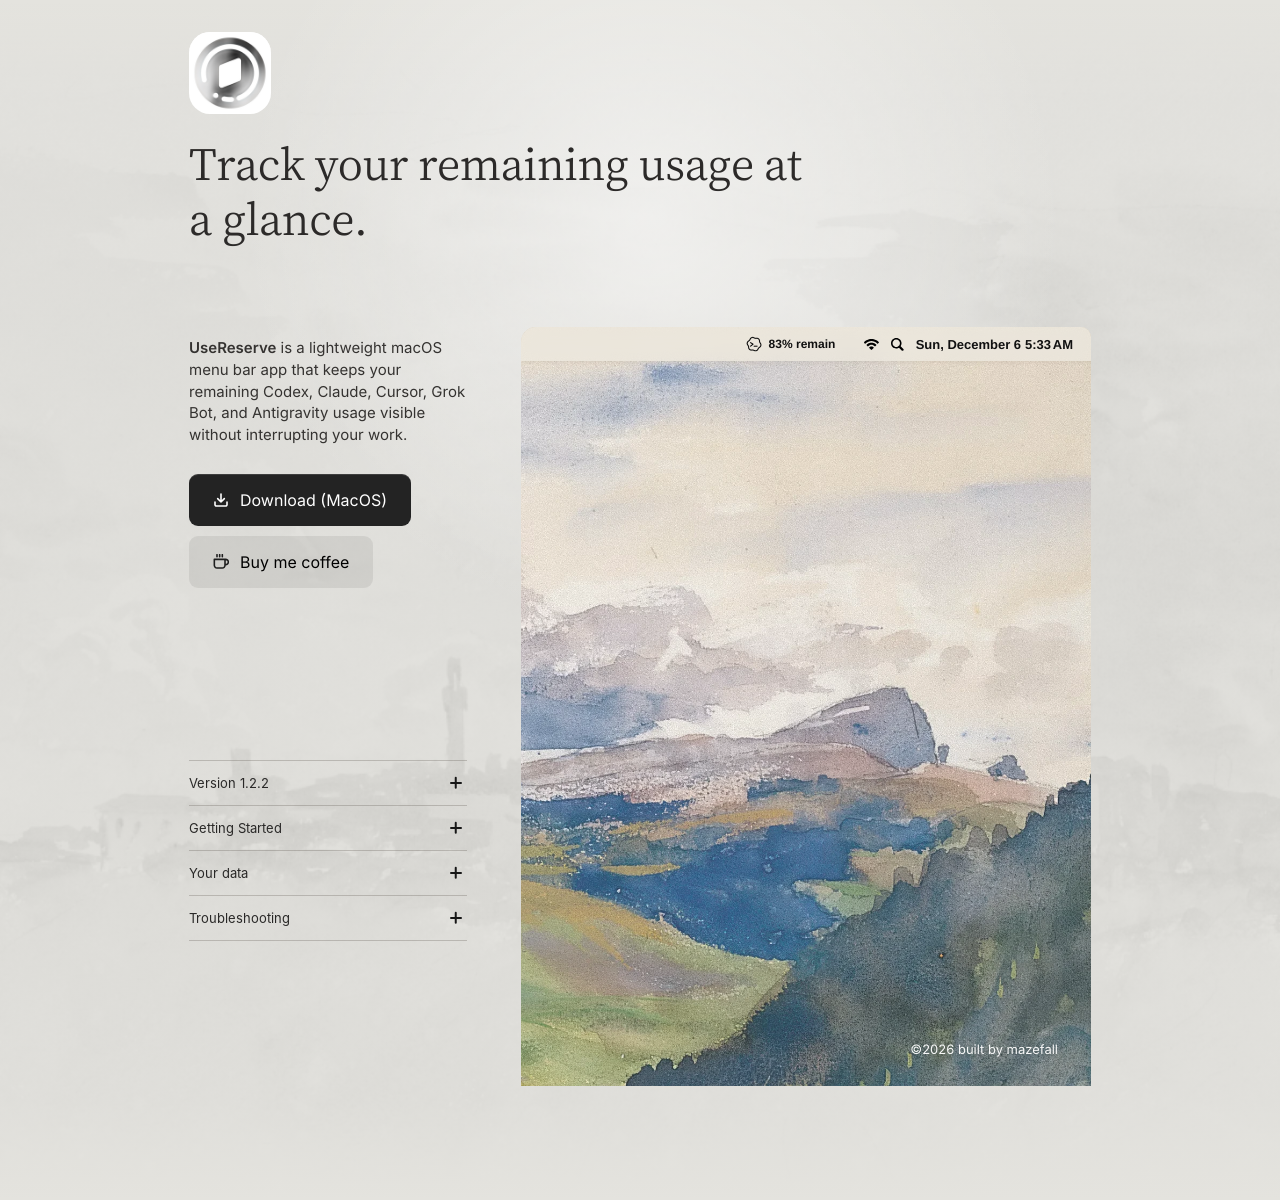
==== commit 7a629c7d: "Publish UseReserve 1.2.2 website" ====
--- a/index.html
+++ b/index.html
@@ -1 +1 @@
-<!DOCTYPE html><html lang="en"><head><meta charSet="utf-8"/><meta name="viewport" content="width=device-width, initial-scale=1"/><link rel="preload" href="/fonts/Inter-Regular.woff2" as="font" crossorigin="anonymous" type="font/woff2"/><link rel="preload" href="/fonts/CactusClassicalSerif-Site.woff2" as="font" crossorigin="anonymous" type="font/woff2"/><link rel="preload" href="/images/usereserve-app-icon-small.png" as="image"/><link rel="preload" href="/images/download.svg" as="image"/><link rel="preload" href="/images/coffee.svg" as="image"/><link rel="preload" as="image" href="/images/met-watercolor-demo.webp" fetchPriority="high"/><link rel="preload" as="image" href="/images/codex-menu-template.png"/><link rel="preload" as="image" href="/images/menu-wifi.svg"/><link rel="preload" as="image" href="/images/menu-search.svg"/><link rel="preload" as="image" href="/images/more-option.svg"/><link rel="preload" as="image" href="/images/codex-icon.svg"/><link rel="preload" as="image" href="/images/claude-mark.png"/><link rel="stylesheet" href="/_next/static/chunks/33y-51jz3glxm.css" data-precedence="next"/><link rel="preload" as="script" fetchPriority="low" href="/_next/static/chunks/2-xwlmnlyaeq1.js"/><script src="/_next/static/chunks/3fy_b2e1xac-s.js" async=""></script><script src="/_next/static/chunks/05tem0visqf24.js" async=""></script><script src="/_next/static/chunks/turbopack-0192ip6_jhaq9.js" async=""></script><script src="/_next/static/chunks/44oxwbh__ebkl.js" async="" crossorigin=""></script><script src="/_next/static/chunks/21hwem8pav_zr.js" async="" crossorigin=""></script><link rel="preload" as="image" href="/images/cursor-icon.svg"/><link rel="preload" as="image" href="/images/grok-icon.svg"/><link rel="preload" as="image" href="/images/antigravity-icon.png"/><link rel="preload" href="https://static.cloudflareinsights.com/beacon.min.js" as="script" crossorigin=""/><meta name="theme-color" content="#e4e3de"/><title>UseReserve — macOS Usage: Codex, Claude, Cursor, Grok Bot &amp; Antigravity</title><meta name="description" content="A lightweight macOS menu bar app that keeps your remaining Codex, Claude, Cursor, Grok Bot, and Antigravity usage visible without interrupting your work."/><meta name="application-name" content="UseReserve"/><meta name="author" content="mazefall"/><meta name="robots" content="index, follow"/><meta name="googlebot" content="index, follow, max-video-preview:-1, max-image-preview:large, max-snippet:-1"/><link rel="canonical" href="https://usereserve.app/"/><meta name="google-site-verification" content="Ph3ktvAOfqdHMxSouBUlSY4p__La_72pyCP1MsgeFTg"/><meta property="og:title" content="UseReserve — macOS Usage: Codex, Claude, Cursor, Grok Bot &amp; Antigravity"/><meta property="og:description" content="Keep your remaining Codex, Claude, Cursor, Grok Bot, and Antigravity usage visible from the macOS menu bar."/><meta property="og:url" content="https://usereserve.app/"/><meta property="og:site_name" content="UseReserve"/><meta property="og:image" content="https://usereserve.app/images/usereserve-social.png"/><meta property="og:image:width" content="1200"/><meta property="og:image:height" content="630"/><meta property="og:image:alt" content="UseReserve — track your remaining usage at a glance"/><meta property="og:type" content="website"/><meta name="twitter:card" content="summary_large_image"/><meta name="twitter:title" content="UseReserve — macOS Usage: Codex, Claude, Cursor, Grok Bot &amp; Antigravity"/><meta name="twitter:description" content="Keep your remaining Codex, Claude, Cursor, Grok Bot, and Antigravity usage visible from the macOS menu bar."/><meta name="twitter:image" content="https://usereserve.app/images/usereserve-social.png"/><link rel="shortcut icon" href="/images/usereserve-app-icon-small.png"/><link rel="icon" href="/images/usereserve-app-icon-small.png"/><link rel="apple-touch-icon" href="/images/usereserve-app-icon-small.png"/><link rel="preload" href="/fonts/Inter-Regular.woff2" as="font" type="font/woff2" crossorigin="anonymous"/><link rel="preload" href="/fonts/CactusClassicalSerif-Site.woff2" as="font" type="font/woff2" crossorigin="anonymous"/><script src="/_next/static/chunks/0cz1d0mv5g_q7.js" noModule=""></script></head><body><div hidden=""><!--$--><!--/$--></div><script type="application/ld+json">{"@context":"https://schema.org","@type":"SoftwareApplication","name":"UseReserve","url":"https://usereserve.app/","image":"https://usereserve.app/images/usereserve-app-icon-small.png","description":"A lightweight macOS menu bar app that keeps remaining Codex, Claude, Cursor, Grok Bot, and Antigravity usage visible at a glance.","applicationCategory":"DeveloperApplication","operatingSystem":"macOS","downloadUrl":"https://github.com/mazefall/usereserve-site/releases/download/v1.2.1/UseReserve-1.2.1.zip","offers":{"@type":"Offer","price":"0","priceCurrency":"USD"},"author":{"@type":"Person","name":"mazefall","url":"https://www.mazefall.com"}}</script><main class="site-page"><div class="page-content"><img class="app-icon" src="/images/usereserve-app-icon-small.png" alt="UseReserve" width="82" height="82"/><h1><span>Track your remaining usage at</span><span class="headline-second">a glance.</span></h1><p class="intro-copy"><strong>UseReserve</strong> is a lightweight macOS menu bar app that keeps your remaining Codex, Claude, Cursor, Grok Bot, and Antigravity usage visible without interrupting your work.</p><div class="actions" aria-label="UseReserve links"><a class="cta cta--primary" href="https://github.com/mazefall/usereserve-site/releases/download/v1.2.1/UseReserve-1.2.1.zip"><img class="cta-icon" src="/images/download.svg" alt="" aria-hidden="true"/><span>Download (MacOS)</span></a><a class="cta cta--secondary" href="https://buymeacoffee.com/usereserve"><img class="cta-icon" src="/images/coffee.svg" alt="" aria-hidden="true"/><span>Buy me coffee</span></a></div><figure class="product-demo" aria-label="UseReserve running in the macOS menu bar"><img class="demo-artwork" src="/images/met-watercolor-demo.webp" alt="Watercolor landscape with mountains and a deep blue valley" width="1061" height="1413" fetchPriority="high"/><div class="demo-wash" aria-hidden="true"></div><div class="menu-bar"><div class="menu-trailing"><div class="menu-status-anchor"><div class="reserve-status" aria-hidden="true"><div class="status-rotator"><span class="status-provider"><img class="status-icon status-icon--codex" src="/images/codex-menu-template.png" alt=""/><span>83% remain</span></span></div></div></div><div class="menu-system-icons" aria-hidden="true"><img class="menu-symbol menu-symbol--wifi" src="/images/menu-wifi.svg" alt=""/><img class="menu-symbol menu-symbol--search" src="/images/menu-search.svg" alt=""/></div><span class="menu-time" aria-hidden="true"><span></span><span class="menu-clock"></span></span></div><section class="usage-panel" aria-label="Example usage remaining" aria-hidden="true"><header class="usage-header"><strong>Usage Remaining</strong><img class="usage-more-icon" src="/images/more-option.svg" alt=""/></header><div class="usage-provider usage-provider--codex"><span class="provider-icon-shell provider-icon-shell--codex"><img src="/images/codex-icon.svg" alt="Codex"/></span><div class="usage-rows"><div class="usage-row"><span>5hr Session</span><span class="usage-percent">83%</span><span class="usage-reset">2:10pm</span></div><div class="usage-row"><span>Weekly</span><span class="usage-percent">67%</span><span class="usage-reset">Jul 21</span></div><div class="usage-row usage-row--reserve"><span></span><span class="reset-badge">1</span><span>Available Reset</span></div></div></div><div class="usage-divider usage-divider--codex-claude"></div><div class="usage-provider usage-provider--claude"><span class="provider-icon-shell provider-icon-shell--claude"><img src="/images/claude-mark.png" alt="Claude"/></span><div class="usage-rows"><div class="usage-row"><span>5hr Session</span><span class="usage-percent">100%</span><span class="usage-reset">1:34pm</span></div><div class="usage-row"><span>Weekly</span><span class="usage-percent">32%</span><span class="usage-reset">Jul 22</span></div></div></div><div class="usage-divider usage-divider--claude-cursor"></div><div class="usage-provider usage-provider--cursor"><span class="provider-icon-shell provider-icon-shell--cursor"><img src="/images/cursor-icon.svg" alt="Cursor"/></span><div class="usage-rows"><div class="usage-row"><span>Cursor</span><span class="usage-percent">72%</span><span class="usage-reset">Sep 30</span></div><div class="usage-row"><span>Other Models</span><span class="usage-percent">84%</span><span class="usage-reset">Sep 30</span></div></div></div><div class="usage-divider usage-divider--cursor-grok"></div><div class="usage-provider usage-provider--grok"><span class="provider-icon-shell provider-icon-shell--grok"><img src="/images/grok-icon.svg" alt="Grok Bot"/></span><div class="usage-rows"><div class="usage-row"><span>Weekly</span><span class="usage-percent">89%</span><span class="usage-reset">Sep 7</span></div></div></div><div class="usage-divider usage-divider--grok-antigravity"></div><div class="usage-provider usage-provider--antigravity"><span class="provider-icon-shell provider-icon-shell--antigravity"><img src="/images/antigravity-icon.png" alt="Antigravity"/></span><div class="usage-rows"><div class="usage-row"><span>5hr Session</span><span class="usage-percent">76%</span><span class="usage-reset">2:23pm</span></div><div class="usage-row"><span>Weekly</span><span class="usage-percent">92%</span><span class="usage-reset">Nov 27</span></div><div class="usage-row"><span>Argon Weekly</span><span class="usage-percent">100%</span><span class="usage-reset">Nov 27</span></div></div></div></section></div><figcaption class="art-credit">©2026 built by<!-- --> <a href="https://www.mazefall.com" target="_blank" rel="noreferrer">mazefall</a></figcaption></figure><div class="accordions"><section class="accordion-item" id="version"><button class="accordion-trigger" id="version-trigger" type="button" aria-expanded="false" aria-controls="version-panel"><span>Version 1.2.1</span><span class="accordion-symbol" aria-hidden="true"></span></button><div class="accordion-panel" id="version-panel" role="region" aria-labelledby="version-trigger" aria-hidden="true"><div class="accordion-panel-inner"><p>Antigravity now shows Gemini’s five-hour and weekly limits and the Gemini 4 Argon weekly limit. When UseReserve can identify a subscription end date, it replaces old usage with a dated notice and restores usage automatically when it becomes available again.</p></div></div></section><section class="accordion-item" id="getting-started"><button class="accordion-trigger" id="getting-started-trigger" type="button" aria-expanded="false" aria-controls="getting-started-panel"><span>Getting Started</span><span class="accordion-symbol" aria-hidden="true"></span></button><div class="accordion-panel" id="getting-started-panel" role="region" aria-labelledby="getting-started-trigger" aria-hidden="true"><div class="accordion-panel-inner"><p>Unzip the download and move UseReserve to Applications. Open Codex, Claude Desktop, Cursor, Grok Bot, or Antigravity once, then launch UseReserve to see the limits available on your Mac. macOS may ask permission before UseReserve can read a protected local sign-in.</p></div></div></section><section class="accordion-item" id="your-data"><button class="accordion-trigger" id="your-data-trigger" type="button" aria-expanded="false" aria-controls="your-data-panel"><span>Your data</span><span class="accordion-symbol" aria-hidden="true"></span></button><div class="accordion-panel" id="your-data-panel" role="region" aria-labelledby="your-data-trigger" aria-hidden="true"><div class="accordion-panel-inner"><p>The UseReserve app is read-only and never stores credentials, cookies, or message content. It reads only the local sign-in information each installed provider needs for an ephemeral usage request. This website uses privacy-first Cloudflare Web Analytics to count visits and page performance without cookies or personal profiles.</p></div></div></section><section class="accordion-item" id="troubleshooting"><button class="accordion-trigger" id="troubleshooting-trigger" type="button" aria-expanded="false" aria-controls="troubleshooting-panel"><span>Troubleshooting</span><span class="accordion-symbol" aria-hidden="true"></span></button><div class="accordion-panel" id="troubleshooting-panel" role="region" aria-labelledby="troubleshooting-trigger" aria-hidden="true"><div class="accordion-panel-inner"><dl class="troubleshooting-list"><div><dt>Menu bar</dt><dd>Open UseReserve again if its icon is missing. If your menu bar is crowded, close an unused menu-bar app so macOS has room to show it.</dd></div><div><dt>Sign-in</dt><dd>Open Codex, Claude Desktop, Cursor, Grok Bot, or Antigravity and confirm you are signed in, then return to UseReserve.</dd></div><div><dt>Claude permission</dt><dd>Choose Connect Claude in UseReserve and approve access to Claude Safe Storage when macOS asks.</dd></div><div><dt>Cursor usage</dt><dd>Cursor must be installed and signed in. UseReserve shows Cursor and Other Models when those limits are available for your individual plan. If Cursor has no allowance to report, you’ll see No usage limits available instead of a percentage.</dd></div><div><dt>Grok Bot usage</dt><dd>Grok Bot must be installed. UseReserve prefers the account signed into Grok Bot, then falls back to Cursor&#x27;s sign-in if that account is unavailable or rejected. When Cursor fallback is active, choose Use Grok Bot Sign-In to switch accounts; if macOS blocks Grok Bot Safe Storage, choose Allow Grok Bot Access.</dd></div><div><dt>Antigravity usage</dt><dd>Keep Antigravity open and signed in. UseReserve shows 5hr Session, Weekly, and Argon Weekly, with the lowest available percentage in the menu bar. If Antigravity closes, the last reading stays visible until you reopen it and refresh.</dd></div><div><dt>Subscription ends</dt><dd>UseReserve shows a dated notice for an expired Grok Bot trial or a previously tracked Cursor billing cycle that ends and stops reporting usage. It keeps checking for fresh usage after renewal.</dd></div><div><dt>Stale readings</dt><dd>UseReserve keeps the last available reading during a temporary outage and shows when it was last updated.</dd></div><div><dt>Refresh</dt><dd>Open the more menu and choose Refresh after reconnecting to the internet or signing in again.</dd></div><div><dt>Hiding an app</dt><dd>Open the more menu and untick an app under Show/Hide to drop it from the panel. It stops being polled until you tick it again.</dd></div><div><dt>Login Items</dt><dd>If UseReserve does not start automatically, open System Settings → General → Login Items and enable UseReserve.</dd></div></dl></div></div></section></div></div></main><!--$--><!--/$--><script src="/_next/static/chunks/2-xwlmnlyaeq1.js" id="_R_" async=""></script><script>(self.__next_f=self.__next_f||[]).push([0])</script><script>self.__next_f.push([1,"1:\"$Sreact.fragment\"\n2:I[39756,[\"/_next/static/chunks/44oxwbh__ebkl.js\"],\"default\"]\n3:I[37457,[\"/_next/static/chunks/44oxwbh__ebkl.js\"],\"default\"]\n4:I[79520,[\"/_next/static/chunks/44oxwbh__ebkl.js\"],\"\"]\nb:I[68027,[\"/_next/static/chunks/44oxwbh__ebkl.js\"],\"default\",1]\n:HL[\"/_next/static/chunks/33y-51jz3glxm.css\",\"style\"]\n:HL[\"/fonts/Inter-Regular.woff2\",\"font\",{\"crossOrigin\":\"anonymous\",\"type\":\"font/woff2\"}]\n:HL[\"/fonts/CactusClassicalSerif-Site.woff2\",\"font\",{\"crossOrigin\":\"anonymous\",\"type\":\"font/woff2\"}]\n:HL[\"/images/usereserve-app-icon-small.png\",\"image\"]\n:HL[\"/images/download.svg\",\"image\"]\n:HL[\"/images/coffee.svg\",\"image\"]\n0:{\"P\":null,\"c\":[\"\",\"\"],\"q\":\"\",\"i\":false,\"f\":[[[\"\",{\"children\":[\"__PAGE__\",{},\"$undefined\",\"$undefined\",4608]},\"$undefined\",\"$undefined\",4624],[[\"$\",\"$1\",\"c\",{\"children\":[[[\"$\",\"link\",\"0\",{\"rel\":\"stylesheet\",\"href\":\"/_next/static/chunks/33y-51jz3glxm.css\",\"precedence\":\"next\",\"crossOrigin\":\"$undefined\",\"nonce\":\"$undefined\"}],[\"$\",\"script\",\"script-0\",{\"src\":\"/_next/static/chunks/44oxwbh__ebkl.js\",\"async\":true,\"nonce\":\"$undefined\"}]],[\"$\",\"html\",null,{\"lang\":\"en\",\"children\":[[\"$\",\"head\",null,{\"children\":[[\"$\",\"link\",null,{\"rel\":\"preload\",\"href\":\"/fonts/Inter-Regular.woff2\",\"as\":\"font\",\"type\":\"font/woff2\",\"crossOrigin\":\"anonymous\"}],[\"$\",\"link\",null,{\"rel\":\"preload\",\"href\":\"/fonts/CactusClassicalSerif-Site.woff2\",\"as\":\"font\",\"type\":\"font/woff2\",\"crossOrigin\":\"anonymous\"}]]}],[\"$\",\"body\",null,{\"children\":[[\"$\",\"$L2\",null,{\"parallelRouterKey\":\"children\",\"error\":\"$undefined\",\"errorStyles\":\"$undefined\",\"errorScripts\":\"$undefined\",\"template\":[\"$\",\"$L3\",null,{}],\"templateStyles\":\"$undefined\",\"templateScripts\":\"$undefined\",\"notFound\":[[[\"$\",\"title\",null,{\"children\":\"404: This page could not be found.\"}],[\"$\",\"div\",null,{\"style\":{\"fontFamily\":\"system-ui,\\\"Segoe UI\\\",Roboto,Helvetica,Arial,sans-serif,\\\"Apple Color Emoji\\\",\\\"Segoe UI Emoji\\\"\",\"height\":\"100vh\",\"textAlign\":\"center\",\"display\":\"flex\",\"flexDirection\":\"column\",\"alignItems\":\"center\",\"justifyContent\":\"center\"},\"children\":[\"$\",\"div\",null,{\"children\":[[\"$\",\"style\",null,{\"dangerouslySetInnerHTML\":{\"__html\":\"body{color:#000;background:#fff;margin:0}.next-error-h1{border-right:1px solid rgba(0,0,0,.3)}@media (prefers-color-scheme:dark){body{color:#fff;background:#000}.next-error-h1{border-right:1px solid rgba(255,255,255,.3)}}\"}}],[\"$\",\"h1\",null,{\"className\":\"next-error-h1\",\"style\":{\"display\":\"inline-block\",\"margin\":\"0 20px 0 0\",\"padding\":\"0 23px 0 0\",\"fontSize\":24,\"fontWeight\":500,\"verticalAlign\":\"top\",\"lineHeight\":\"49px\"},\"children\":404}],[\"$\",\"div\",null,{\"style\":{\"display\":\"inline-block\"},\"children\":[\"$\",\"h2\",null,{\"style\":{\"fontSize\":14,\"fontWeight\":400,\"lineHeight\":\"49px\",\"margin\":0},\"children\":\"This page could not be found.\"}]}]]}]}]],[]],\"forbidden\":\"$undefined\",\"unauthorized\":\"$undefined\"}],[\"$\",\"$L4\",null,{\"id\":\"cloudflare-web-analytics\",\"strategy\":\"afterInteractive\",\"type\":\"module\",\"crossOrigin\":\"anonymous\",\"src\":\"https://static.cloudflareinsights.com/beacon.min.js\",\"data-cf-beacon\":\"{\\\"token\\\":\\\"161fef571741419490c86eca821cf598\\\"}\"}]]}]]}]]}],{\"children\":[[\"$\",\"$1\",\"c\",{\"children\":[[[\"$\",\"script\",null,{\"type\":\"application/ld+json\",\"dangerouslySetInnerHTML\":{\"__html\":\"{\\\"@context\\\":\\\"https://schema.org\\\",\\\"@type\\\":\\\"SoftwareApplication\\\",\\\"name\\\":\\\"UseReserve\\\",\\\"url\\\":\\\"https://usereserve.app/\\\",\\\"image\\\":\\\"https://usereserve.app/images/usereserve-app-icon-small.png\\\",\\\"description\\\":\\\"A lightweight macOS menu bar app that keeps remaining Codex, Claude, Cursor, Grok Bot, and Antigravity usage visible at a glance.\\\",\\\"applicationCategory\\\":\\\"DeveloperApplication\\\",\\\"operatingSystem\\\":\\\"macOS\\\",\\\"downloadUrl\\\":\\\"https://github.com/mazefall/usereserve-site/releases/download/v1.2.1/UseReserve-1.2.1.zip\\\",\\\"offers\\\":{\\\"@type\\\":\\\"Offer\\\",\\\"price\\\":\\\"0\\\",\\\"priceCurrency\\\":\\\"USD\\\"},\\\"author\\\":{\\\"@type\\\":\\\"Person\\\",\\\"name\\\":\\\"mazefall\\\",\\\"url\\\":\\\"https://www.mazefall.com\\\"}}\"}}],[\"$\",\"main\",null,{\"className\":\"site-page\",\"children\":[\"$\",\"div\",null,{\"className\":\"page-content\",\"children\":[[\"$\",\"img\",null,{\"className\":\"app-icon\",\"src\":\"/images/usereserve-app-icon-small.png\",\"alt\":\"UseReserve\",\"width\":82,\"height\":82}],[\"$\",\"h1\",null,{\"children\":[[\"$\",\"span\",null,{\"children\":\"Track your remaining usage at\"}],[\"$\",\"span\",null,{\"className\":\"headline-second\",\"children\":\"a glance.\"}]]}],[\"$\",\"p\",null,{\"className\":\"intro-copy\",\"children\":[[\"$\",\"strong\",null,{\"children\":\"UseReserve\"}],\" is a lightweight macOS menu bar app that keeps your remaining Codex, Claude, Cursor, Grok Bot, and Antigravity usage visible without interrupting your work.\"]}],[\"$\",\"div\",null,{\"className\":\"actions\",\"aria-label\":\"UseReserve links\",\"children\":[[\"$\",\"a\",null,{\"className\":\"cta cta--primary\",\"href\":\"https://github.com/mazefall/usereserve-site/releases/download/v1.2.1/UseReserve-1.2.1.zip\",\"children\":[[\"$\",\"img\",null,{\"className\":\"cta-icon\",\"src\":\"/images/download.svg\",\"alt\":\"\",\"aria-hidden\":\"true\"}],[\"$\",\"span\",null,{\"children\":\"Download (MacOS)\"}]]}],[\"$\",\"a\",null,{\"className\":\"cta cta--secondary\",\"href\":\"https://buymeacoffee.com/usereserve\",\"children\":[[\"$\",\"img\",null,{\"className\":\"cta-icon\",\"src\":\"/images/coffee.svg\",\"alt\":\"\",\"aria-hidden\":\"true\"}],\"$L5\"]}]]}],\"$L6\",\"$L7\"]}]}]],[\"$L8\"],\"$L9\"]}],{},null,false,null]},null,false,null],\"$La\",false]],\"m\":\"$undefined\",\"G\":[\"$b\",[\"$Lc\"]],\"S\":true,\"h\":null,\"r\":\"$undefined\",\"s\":\"$undefined\",\"a\":\"$undefined\",\"l\":\"$undefined\",\"p\":\"$undefined\",\"d\":\"$undefined\",\"b\":\"mYLxH_7gvAzFeJQIg6ZOl\"}\nd:I[35614,[\"/_next/static/chunks/44oxwbh__ebkl.js\",\"/_next/static/chunks/21hwem8pav_zr.js\"],\"ProductDemo\"]\ne:I[59805,[\"/_next/static/chunks/44oxwbh__ebkl.js\",\"/_next/static/chunks/21hwem8pav_zr.js\"],\"AccordionList\"]\nf:I[97367,[\"/_next/static/chunks/44oxwbh__ebkl.js\"],\"OutletBoundary\"]\n10:\"$Sreact.suspense\"\n12:I[97367,[\"/_next/static/chunks/44oxwbh__ebkl.js\"],\"ViewportBoundary\"]\n14:I[97367,[\"/_next/static/chunks/44oxwbh__ebkl.js\"],\"MetadataBoundary\"]\n5:[\"$\",\"span\",null,{\"children\":\"Buy me coffee\"}]\n6:[\"$\",\"$Ld\",null,{}]\n7:[\"$\",\"$Le\",null,{}]\n8:[\"$\",\"script\",\"script-0\",{\"src\":\"/_next/static/chunks/21hwem8pav_zr.js\",\"async\":true,\"nonce\":\"$undefined\"}]\n9:[\"$\",\"$Lf\",null,{\"children\":[\"$\",\"$10\",null,{\"name\":\"Next.MetadataOutlet\",\"children\":\"$@11\"}]}]\na:[\"$\",\"$1\",\"h\",{\"children\":[null,[\"$\",\"$L12\",null,{\"children\":\"$L13\"}],[\"$\",\"div\",null,{\"hidden\":true,\"children\":[\"$\",\"$L14\",null,{\"children\":[\"$\",\"$10\",null,{\"name\":\"Next.Metadata\",\"children\":\"$L15\"}]}]}],null]}]\nc:[\"$\",\"link\",\"0\",{\"rel\":\"stylesheet\",\"href\":\"/_next/static/chunks/33y-51jz3glxm.css\",\"precedence\":\"next\",\"crossOrigin\":\"$undefined\",\"nonce\":\"$undefined\"}]\n13:[[\"$\",\"meta\",\"0\",{\"charSet\":\"utf-8\"}],[\"$\",\"meta\",\"1\",{\"name\":\"viewport\",\"content\":\"width=device-width, initial-scale=1\"}],[\"$\",\"meta\",\"2\",{\"name\":\"theme-color\",\"content\":\"#e4e3de\"}]]\n16:I[27201,[\"/_next/static/chunks/44oxwbh__ebkl.js\"],\"IconMark\"]\n11:null\n15:[[\"$\",\"title\",\"0\",{\"children\":\"UseReserve — macOS Usage: Codex, Claude, Cursor, Grok Bot \u0026 Antigravity\"}],[\"$\",\"meta\",\"1\",{\"name\":\"description\",\"content\":\"A lightweight macOS menu bar app that keeps your remaining Codex, Claude, Cursor, Grok Bot, and Antigravity usage visible without interrupting your work.\"}],[\"$\",\"meta\",\"2\",{\"name\":\"application-name\",\"content\":\"UseReserve\"}],[\"$\",\"meta\",\"3\",{\"name\":\"author\",\"content\":\"mazefall\"}],[\"$\",\"meta\",\"4\",{\"name\":\"robots\",\"content\":\"index, follow\"}],[\"$\",\"meta\",\"5\",{\"name\":\"googlebot\",\"content\":\"index, follow, max-video-preview:-1, max-image-preview:large, max-snippet:-1\"}],[\"$\",\"link\",\"6\",{\"rel\":\"canonical\",\"href\":\"https://usereserve.app/\"}],[\"$\",\"meta\",\"7\",{\"name\":\"google-site-verification\",\"content\":\"Ph3ktvAOfqdHMxSouBUlSY4p__La_72pyCP1MsgeFTg\"}],[\"$\",\"meta\",\"8\",{\"property\":\"og:title\",\"content\":\"UseReserve — macOS Usage: Codex, Claude, Cursor, Grok Bot \u0026 Antigravity\"}],[\"$\",\"meta\",\"9\",{\"property\":\"og:description\",\"content\":\"Keep your remaining Codex, Claude, Cursor, Grok Bot, and Antigravity usage visible from the macOS menu bar.\"}],[\"$\",\"meta\",\"10\",{\"property\":\"og:url\",\"content\":\"https://usereserve.app/\"}],[\"$\",\"meta\",\"11\",{\"property\":\"og:site_name\",\"content\":\"UseReserve\"}],[\"$\",\"meta\",\"12\",{\"property\":\"og:image\",\"content\":\"https://usereserve.app/images/usereserve-social.png\"}],[\"$\",\"meta\",\"13\",{\"property\":\"og:image:width\",\"content\":\"1200\"}],[\"$\",\"meta\",\"14\",{\"property\":\"og:image:height\",\"content\":\"630\"}],[\"$\",\"meta\",\"15\",{\"property\":\"og:image:alt\",\"content\":\"UseReserve — track your remaining usage at a glance\"}],[\"$\",\"meta\",\"16\",{\"property\":\"og:type\",\"content\":\"website\"}],[\"$\",\"meta\",\"17\",{\"name\":\"twitter:card\",\"content\":\"summary_large_image\"}],[\"$\",\"meta\",\"18\",{\"name\":\"twitter:title\",\"content\":\"UseReserve — macOS Usage: Codex, Claude, Cursor, Grok Bot \u0026 Antigravity\"}],[\"$\",\"meta\",\"19\",{\"name\":\"twitter:description\",\"content\":\"Keep your remaining Codex, Claude, Cursor, Grok Bot, and Antigravity usage visible from the macOS menu bar.\"}],[\"$\",\"meta\",\"20\",{\"name\":\"twitter:image\",\"content\":\"https://usereserve.app/images/usereserve-social.png\"}],[\"$\",\"link\",\"21\",{\"rel\":\"shortcut icon\",\"href\":\"/images/usereserve-app-icon-small.png\"}],[\"$\",\"link\",\"22\",{\"rel\":\"icon\",\"href\":\"/images/usereserve-app-icon-small.png\"}],[\"$\",\"link\",\"23\",{\"rel\":\"apple-touch-icon\",\"href\":\"/images/usereserve-app-icon-small.png\"}],[\"$\",\"$L16\",\"24\",{}]]\n"])</script></body></html>+<!DOCTYPE html><html lang="en"><head><meta charSet="utf-8"/><meta name="viewport" content="width=device-width, initial-scale=1"/><link rel="preload" href="/fonts/Inter-Regular.woff2" as="font" crossorigin="anonymous" type="font/woff2"/><link rel="preload" href="/fonts/CactusClassicalSerif-Site.woff2" as="font" crossorigin="anonymous" type="font/woff2"/><link rel="preload" href="/images/usereserve-app-icon-small.png" as="image"/><link rel="preload" href="/images/download.svg" as="image"/><link rel="preload" href="/images/coffee.svg" as="image"/><link rel="preload" as="image" href="/images/met-watercolor-demo.webp" fetchPriority="high"/><link rel="preload" as="image" href="/images/codex-menu-template.png"/><link rel="preload" as="image" href="/images/menu-wifi.svg"/><link rel="preload" as="image" href="/images/menu-search.svg"/><link rel="preload" as="image" href="/images/more-option.svg"/><link rel="preload" as="image" href="/images/codex-icon.svg"/><link rel="preload" as="image" href="/images/claude-mark.png"/><link rel="stylesheet" href="/_next/static/chunks/00yr30qynxd0l.css" data-precedence="next"/><link rel="preload" as="script" fetchPriority="low" href="/_next/static/chunks/2-xwlmnlyaeq1.js"/><script src="/_next/static/chunks/3fy_b2e1xac-s.js" async=""></script><script src="/_next/static/chunks/05tem0visqf24.js" async=""></script><script src="/_next/static/chunks/turbopack-0192ip6_jhaq9.js" async=""></script><script src="/_next/static/chunks/44oxwbh__ebkl.js" async="" crossorigin=""></script><script src="/_next/static/chunks/1mxx5xc-y8i-s.js" async="" crossorigin=""></script><link rel="preload" as="image" href="/images/cursor-icon.svg"/><link rel="preload" as="image" href="/images/grok-icon.svg"/><link rel="preload" as="image" href="/images/antigravity-icon.png"/><link rel="preload" href="https://static.cloudflareinsights.com/beacon.min.js" as="script" crossorigin=""/><meta name="theme-color" content="#e4e3de"/><title>UseReserve — macOS Usage: Codex, Claude, Cursor, Grok Bot &amp; Antigravity</title><meta name="description" content="A lightweight macOS menu bar app that keeps your remaining Codex, Claude, Cursor, Grok Bot, and Antigravity usage visible without interrupting your work."/><meta name="application-name" content="UseReserve"/><meta name="author" content="mazefall"/><meta name="robots" content="index, follow"/><meta name="googlebot" content="index, follow, max-video-preview:-1, max-image-preview:large, max-snippet:-1"/><link rel="canonical" href="https://usereserve.app/"/><meta name="google-site-verification" content="Ph3ktvAOfqdHMxSouBUlSY4p__La_72pyCP1MsgeFTg"/><meta property="og:title" content="UseReserve — macOS Usage: Codex, Claude, Cursor, Grok Bot &amp; Antigravity"/><meta property="og:description" content="Keep your remaining Codex, Claude, Cursor, Grok Bot, and Antigravity usage visible from the macOS menu bar."/><meta property="og:url" content="https://usereserve.app/"/><meta property="og:site_name" content="UseReserve"/><meta property="og:image" content="https://usereserve.app/images/usereserve-social.png"/><meta property="og:image:width" content="1200"/><meta property="og:image:height" content="630"/><meta property="og:image:alt" content="UseReserve — track your remaining usage at a glance"/><meta property="og:type" content="website"/><meta name="twitter:card" content="summary_large_image"/><meta name="twitter:title" content="UseReserve — macOS Usage: Codex, Claude, Cursor, Grok Bot &amp; Antigravity"/><meta name="twitter:description" content="Keep your remaining Codex, Claude, Cursor, Grok Bot, and Antigravity usage visible from the macOS menu bar."/><meta name="twitter:image" content="https://usereserve.app/images/usereserve-social.png"/><link rel="shortcut icon" href="/images/usereserve-app-icon-small.png"/><link rel="icon" href="/images/usereserve-app-icon-small.png"/><link rel="apple-touch-icon" href="/images/usereserve-app-icon-small.png"/><link rel="preload" href="/fonts/Inter-Regular.woff2" as="font" type="font/woff2" crossorigin="anonymous"/><link rel="preload" href="/fonts/CactusClassicalSerif-Site.woff2" as="font" type="font/woff2" crossorigin="anonymous"/><script src="/_next/static/chunks/0cz1d0mv5g_q7.js" noModule=""></script></head><body><div hidden=""><!--$--><!--/$--></div><script type="application/ld+json">{"@context":"https://schema.org","@type":"SoftwareApplication","name":"UseReserve","url":"https://usereserve.app/","image":"https://usereserve.app/images/usereserve-app-icon-small.png","description":"A lightweight macOS menu bar app that keeps remaining Codex, Claude, Cursor, Grok Bot, and Antigravity usage visible at a glance.","applicationCategory":"DeveloperApplication","operatingSystem":"macOS","downloadUrl":"https://github.com/mazefall/usereserve-site/releases/download/v1.2.2/UseReserve-1.2.2.zip","offers":{"@type":"Offer","price":"0","priceCurrency":"USD"},"author":{"@type":"Person","name":"mazefall","url":"https://www.mazefall.com"}}</script><main class="site-page"><div class="page-content"><img class="app-icon" src="/images/usereserve-app-icon-small.png" alt="UseReserve" width="82" height="82"/><h1><span>Track your remaining usage at</span><span class="headline-second">a glance.</span></h1><p class="intro-copy"><strong>UseReserve</strong> is a lightweight macOS menu bar app that keeps your remaining Codex, Claude, Cursor, Grok Bot, and Antigravity usage visible without interrupting your work.</p><div class="actions" aria-label="UseReserve links"><a class="cta cta--primary" href="https://github.com/mazefall/usereserve-site/releases/download/v1.2.2/UseReserve-1.2.2.zip"><img class="cta-icon" src="/images/download.svg" alt="" aria-hidden="true"/><span>Download (MacOS)</span></a><a class="cta cta--secondary" href="https://buymeacoffee.com/usereserve"><img class="cta-icon" src="/images/coffee.svg" alt="" aria-hidden="true"/><span>Buy me coffee</span></a></div><figure class="product-demo" aria-label="UseReserve running in the macOS menu bar"><img class="demo-artwork" src="/images/met-watercolor-demo.webp" alt="Watercolor landscape with mountains and a deep blue valley" width="1061" height="1413" fetchPriority="high"/><div class="demo-wash" aria-hidden="true"></div><div class="menu-bar"><div class="menu-trailing"><div class="menu-status-anchor"><div class="reserve-status" aria-hidden="true"><div class="status-rotator"><span class="status-provider"><img class="status-icon status-icon--codex" src="/images/codex-menu-template.png" alt=""/><span>83% remain</span></span></div></div></div><div class="menu-system-icons" aria-hidden="true"><img class="menu-symbol menu-symbol--wifi" src="/images/menu-wifi.svg" alt=""/><img class="menu-symbol menu-symbol--search" src="/images/menu-search.svg" alt=""/></div><span class="menu-time" aria-hidden="true"><span></span><span class="menu-clock"></span></span></div><section class="usage-panel" aria-label="Example usage remaining" aria-hidden="true"><header class="usage-header"><strong>Usage Remaining</strong><img class="usage-more-icon" src="/images/more-option.svg" alt=""/></header><div class="usage-provider usage-provider--codex"><span class="provider-icon-shell provider-icon-shell--codex"><img src="/images/codex-icon.svg" alt="Codex"/></span><div class="usage-rows"><div class="usage-row"><span>5hr Session</span><span class="usage-percent">83%</span><span class="usage-reset">2:10pm</span></div><div class="usage-row"><span>Weekly</span><span class="usage-percent">67%</span><span class="usage-reset">Jul 21</span></div><div class="usage-row usage-row--reserve"><span></span><span class="reset-badge">1</span><span>Available Reset</span></div></div></div><div class="usage-divider usage-divider--codex-claude"></div><div class="usage-provider usage-provider--claude"><span class="provider-icon-shell provider-icon-shell--claude"><img src="/images/claude-mark.png" alt="Claude"/></span><div class="usage-rows"><div class="usage-row"><span>5hr Session</span><span class="usage-percent">100%</span><span class="usage-reset">1:34pm</span></div><div class="usage-row"><span>Weekly</span><span class="usage-percent">32%</span><span class="usage-reset">Jul 22</span></div></div></div><div class="usage-divider usage-divider--claude-cursor"></div><div class="usage-provider usage-provider--cursor"><span class="provider-icon-shell provider-icon-shell--cursor"><img src="/images/cursor-icon.svg" alt="Cursor"/></span><div class="usage-rows"><div class="usage-row"><span>Cursor</span><span class="usage-percent">72%</span><span class="usage-reset">Sep 30</span></div><div class="usage-row"><span>Other Models</span><span class="usage-percent">84%</span><span class="usage-reset">Sep 30</span></div></div></div><div class="usage-divider usage-divider--cursor-grok"></div><div class="usage-provider usage-provider--grok"><span class="provider-icon-shell provider-icon-shell--grok"><img src="/images/grok-icon.svg" alt="Grok Bot"/></span><div class="usage-rows"><div class="usage-row"><span>Weekly</span><span class="usage-percent">89%</span><span class="usage-reset">Sep 7</span></div></div></div><div class="usage-divider usage-divider--grok-antigravity"></div><div class="usage-provider usage-provider--antigravity"><span class="provider-icon-shell provider-icon-shell--antigravity"><img src="/images/antigravity-icon.png" alt="Antigravity"/></span><div class="usage-rows"><div class="usage-row"><span>5hr Session</span><span class="usage-percent">76%</span><span class="usage-reset">2:23pm</span></div><div class="usage-row"><span>Weekly</span><span class="usage-percent">92%</span><span class="usage-reset">Nov 27</span></div><div class="usage-row"><span>Argon Weekly</span><span class="usage-percent">100%</span><span class="usage-reset">Nov 27</span></div></div></div></section></div><figcaption class="art-credit">©2026 built by<!-- --> <a href="https://www.mazefall.com" target="_blank" rel="noreferrer">mazefall</a></figcaption></figure><div class="accordions"><section class="accordion-item" id="version"><button class="accordion-trigger" id="version-trigger" type="button" aria-expanded="false" aria-controls="version-panel"><span>Version 1.2.2</span><span class="accordion-symbol" aria-hidden="true"></span></button><div class="accordion-panel" id="version-panel" role="region" aria-labelledby="version-trigger" aria-hidden="true"><div class="accordion-panel-inner"><p>Restored quota tracking for Antigravity 2.34 and fixed the message that could say Antigravity was closed while it was running.</p></div></div></section><section class="accordion-item" id="getting-started"><button class="accordion-trigger" id="getting-started-trigger" type="button" aria-expanded="false" aria-controls="getting-started-panel"><span>Getting Started</span><span class="accordion-symbol" aria-hidden="true"></span></button><div class="accordion-panel" id="getting-started-panel" role="region" aria-labelledby="getting-started-trigger" aria-hidden="true"><div class="accordion-panel-inner"><p>Unzip the download and move UseReserve to Applications. Open Codex, Claude Desktop, Cursor, Grok Bot, or Antigravity once, then launch UseReserve to see the limits available on your Mac. macOS may ask permission before UseReserve can read a protected local sign-in.</p></div></div></section><section class="accordion-item" id="your-data"><button class="accordion-trigger" id="your-data-trigger" type="button" aria-expanded="false" aria-controls="your-data-panel"><span>Your data</span><span class="accordion-symbol" aria-hidden="true"></span></button><div class="accordion-panel" id="your-data-panel" role="region" aria-labelledby="your-data-trigger" aria-hidden="true"><div class="accordion-panel-inner"><p>The UseReserve app is read-only and never stores credentials, cookies, or message content. It reads only the local sign-in information each installed provider needs for an ephemeral usage request. This website uses privacy-first Cloudflare Web Analytics to count visits and page performance without cookies or personal profiles.</p></div></div></section><section class="accordion-item" id="troubleshooting"><button class="accordion-trigger" id="troubleshooting-trigger" type="button" aria-expanded="false" aria-controls="troubleshooting-panel"><span>Troubleshooting</span><span class="accordion-symbol" aria-hidden="true"></span></button><div class="accordion-panel" id="troubleshooting-panel" role="region" aria-labelledby="troubleshooting-trigger" aria-hidden="true"><div class="accordion-panel-inner"><dl class="troubleshooting-list"><div><dt>Menu bar</dt><dd>Open UseReserve again if its icon is missing. If your menu bar is crowded, close an unused menu-bar app so macOS has room to show it.</dd></div><div><dt>Sign-in</dt><dd>Open Codex, Claude Desktop, Cursor, Grok Bot, or Antigravity and confirm you are signed in, then return to UseReserve.</dd></div><div><dt>Claude permission</dt><dd>Choose Connect Claude in UseReserve and approve access to Claude Safe Storage when macOS asks.</dd></div><div><dt>Cursor usage</dt><dd>Cursor must be installed and signed in. UseReserve shows Cursor and Other Models when those limits are available for your individual plan. If Cursor has no allowance to report, you’ll see No usage limits available instead of a percentage.</dd></div><div><dt>Grok Bot usage</dt><dd>Grok Bot must be installed. UseReserve prefers the account signed into Grok Bot, then falls back to Cursor&#x27;s sign-in if that account is unavailable or rejected. When Cursor fallback is active, choose Use Grok Bot Sign-In to switch accounts; if macOS blocks Grok Bot Safe Storage, choose Allow Grok Bot Access.</dd></div><div><dt>Antigravity usage</dt><dd>Keep Antigravity open and signed in. UseReserve shows 5hr Session, Weekly, and Argon Weekly, with the lowest available percentage in the menu bar. Newer Antigravity versions use Google’s Antigravity CLI to read quotas. If UseReserve shows Antigravity CLI required, choose Install for Google’s setup instructions.</dd></div><div><dt>Subscription ends</dt><dd>UseReserve shows a dated notice for an expired Grok Bot trial or a previously tracked Cursor billing cycle that ends and stops reporting usage. It keeps checking for fresh usage after renewal.</dd></div><div><dt>Stale readings</dt><dd>UseReserve keeps the last available reading during a temporary outage and shows when it was last updated.</dd></div><div><dt>Refresh</dt><dd>Open the more menu and choose Refresh after reconnecting to the internet or signing in again.</dd></div><div><dt>Hiding an app</dt><dd>Open the more menu and untick an app under Show/Hide to drop it from the panel. It stops being polled until you tick it again.</dd></div><div><dt>Login Items</dt><dd>If UseReserve does not start automatically, open System Settings → General → Login Items and enable UseReserve.</dd></div></dl></div></div></section></div></div></main><!--$--><!--/$--><script src="/_next/static/chunks/2-xwlmnlyaeq1.js" id="_R_" async=""></script><script>(self.__next_f=self.__next_f||[]).push([0])</script><script>self.__next_f.push([1,"1:\"$Sreact.fragment\"\n2:I[39756,[\"/_next/static/chunks/44oxwbh__ebkl.js\"],\"default\"]\n3:I[37457,[\"/_next/static/chunks/44oxwbh__ebkl.js\"],\"default\"]\n4:I[79520,[\"/_next/static/chunks/44oxwbh__ebkl.js\"],\"\"]\nb:I[68027,[\"/_next/static/chunks/44oxwbh__ebkl.js\"],\"default\",1]\n:HL[\"/_next/static/chunks/00yr30qynxd0l.css\",\"style\"]\n:HL[\"/fonts/Inter-Regular.woff2\",\"font\",{\"crossOrigin\":\"anonymous\",\"type\":\"font/woff2\"}]\n:HL[\"/fonts/CactusClassicalSerif-Site.woff2\",\"font\",{\"crossOrigin\":\"anonymous\",\"type\":\"font/woff2\"}]\n:HL[\"/images/usereserve-app-icon-small.png\",\"image\"]\n:HL[\"/images/download.svg\",\"image\"]\n:HL[\"/images/coffee.svg\",\"image\"]\n0:{\"P\":null,\"c\":[\"\",\"\"],\"q\":\"\",\"i\":false,\"f\":[[[\"\",{\"children\":[\"__PAGE__\",{},\"$undefined\",\"$undefined\",4608]},\"$undefined\",\"$undefined\",4624],[[\"$\",\"$1\",\"c\",{\"children\":[[[\"$\",\"link\",\"0\",{\"rel\":\"stylesheet\",\"href\":\"/_next/static/chunks/00yr30qynxd0l.css\",\"precedence\":\"next\",\"crossOrigin\":\"$undefined\",\"nonce\":\"$undefined\"}],[\"$\",\"script\",\"script-0\",{\"src\":\"/_next/static/chunks/44oxwbh__ebkl.js\",\"async\":true,\"nonce\":\"$undefined\"}]],[\"$\",\"html\",null,{\"lang\":\"en\",\"children\":[[\"$\",\"head\",null,{\"children\":[[\"$\",\"link\",null,{\"rel\":\"preload\",\"href\":\"/fonts/Inter-Regular.woff2\",\"as\":\"font\",\"type\":\"font/woff2\",\"crossOrigin\":\"anonymous\"}],[\"$\",\"link\",null,{\"rel\":\"preload\",\"href\":\"/fonts/CactusClassicalSerif-Site.woff2\",\"as\":\"font\",\"type\":\"font/woff2\",\"crossOrigin\":\"anonymous\"}]]}],[\"$\",\"body\",null,{\"children\":[[\"$\",\"$L2\",null,{\"parallelRouterKey\":\"children\",\"error\":\"$undefined\",\"errorStyles\":\"$undefined\",\"errorScripts\":\"$undefined\",\"template\":[\"$\",\"$L3\",null,{}],\"templateStyles\":\"$undefined\",\"templateScripts\":\"$undefined\",\"notFound\":[[[\"$\",\"title\",null,{\"children\":\"404: This page could not be found.\"}],[\"$\",\"div\",null,{\"style\":{\"fontFamily\":\"system-ui,\\\"Segoe UI\\\",Roboto,Helvetica,Arial,sans-serif,\\\"Apple Color Emoji\\\",\\\"Segoe UI Emoji\\\"\",\"height\":\"100vh\",\"textAlign\":\"center\",\"display\":\"flex\",\"flexDirection\":\"column\",\"alignItems\":\"center\",\"justifyContent\":\"center\"},\"children\":[\"$\",\"div\",null,{\"children\":[[\"$\",\"style\",null,{\"dangerouslySetInnerHTML\":{\"__html\":\"body{color:#000;background:#fff;margin:0}.next-error-h1{border-right:1px solid rgba(0,0,0,.3)}@media (prefers-color-scheme:dark){body{color:#fff;background:#000}.next-error-h1{border-right:1px solid rgba(255,255,255,.3)}}\"}}],[\"$\",\"h1\",null,{\"className\":\"next-error-h1\",\"style\":{\"display\":\"inline-block\",\"margin\":\"0 20px 0 0\",\"padding\":\"0 23px 0 0\",\"fontSize\":24,\"fontWeight\":500,\"verticalAlign\":\"top\",\"lineHeight\":\"49px\"},\"children\":404}],[\"$\",\"div\",null,{\"style\":{\"display\":\"inline-block\"},\"children\":[\"$\",\"h2\",null,{\"style\":{\"fontSize\":14,\"fontWeight\":400,\"lineHeight\":\"49px\",\"margin\":0},\"children\":\"This page could not be found.\"}]}]]}]}]],[]],\"forbidden\":\"$undefined\",\"unauthorized\":\"$undefined\"}],[\"$\",\"$L4\",null,{\"id\":\"cloudflare-web-analytics\",\"strategy\":\"afterInteractive\",\"type\":\"module\",\"crossOrigin\":\"anonymous\",\"src\":\"https://static.cloudflareinsights.com/beacon.min.js\",\"data-cf-beacon\":\"{\\\"token\\\":\\\"161fef571741419490c86eca821cf598\\\"}\"}]]}]]}]]}],{\"children\":[[\"$\",\"$1\",\"c\",{\"children\":[[[\"$\",\"script\",null,{\"type\":\"application/ld+json\",\"dangerouslySetInnerHTML\":{\"__html\":\"{\\\"@context\\\":\\\"https://schema.org\\\",\\\"@type\\\":\\\"SoftwareApplication\\\",\\\"name\\\":\\\"UseReserve\\\",\\\"url\\\":\\\"https://usereserve.app/\\\",\\\"image\\\":\\\"https://usereserve.app/images/usereserve-app-icon-small.png\\\",\\\"description\\\":\\\"A lightweight macOS menu bar app that keeps remaining Codex, Claude, Cursor, Grok Bot, and Antigravity usage visible at a glance.\\\",\\\"applicationCategory\\\":\\\"DeveloperApplication\\\",\\\"operatingSystem\\\":\\\"macOS\\\",\\\"downloadUrl\\\":\\\"https://github.com/mazefall/usereserve-site/releases/download/v1.2.2/UseReserve-1.2.2.zip\\\",\\\"offers\\\":{\\\"@type\\\":\\\"Offer\\\",\\\"price\\\":\\\"0\\\",\\\"priceCurrency\\\":\\\"USD\\\"},\\\"author\\\":{\\\"@type\\\":\\\"Person\\\",\\\"name\\\":\\\"mazefall\\\",\\\"url\\\":\\\"https://www.mazefall.com\\\"}}\"}}],[\"$\",\"main\",null,{\"className\":\"site-page\",\"children\":[\"$\",\"div\",null,{\"className\":\"page-content\",\"children\":[[\"$\",\"img\",null,{\"className\":\"app-icon\",\"src\":\"/images/usereserve-app-icon-small.png\",\"alt\":\"UseReserve\",\"width\":82,\"height\":82}],[\"$\",\"h1\",null,{\"children\":[[\"$\",\"span\",null,{\"children\":\"Track your remaining usage at\"}],[\"$\",\"span\",null,{\"className\":\"headline-second\",\"children\":\"a glance.\"}]]}],[\"$\",\"p\",null,{\"className\":\"intro-copy\",\"children\":[[\"$\",\"strong\",null,{\"children\":\"UseReserve\"}],\" is a lightweight macOS menu bar app that keeps your remaining Codex, Claude, Cursor, Grok Bot, and Antigravity usage visible without interrupting your work.\"]}],[\"$\",\"div\",null,{\"className\":\"actions\",\"aria-label\":\"UseReserve links\",\"children\":[[\"$\",\"a\",null,{\"className\":\"cta cta--primary\",\"href\":\"https://github.com/mazefall/usereserve-site/releases/download/v1.2.2/UseReserve-1.2.2.zip\",\"children\":[[\"$\",\"img\",null,{\"className\":\"cta-icon\",\"src\":\"/images/download.svg\",\"alt\":\"\",\"aria-hidden\":\"true\"}],[\"$\",\"span\",null,{\"children\":\"Download (MacOS)\"}]]}],[\"$\",\"a\",null,{\"className\":\"cta cta--secondary\",\"href\":\"https://buymeacoffee.com/usereserve\",\"children\":[[\"$\",\"img\",null,{\"className\":\"cta-icon\",\"src\":\"/images/coffee.svg\",\"alt\":\"\",\"aria-hidden\":\"true\"}],\"$L5\"]}]]}],\"$L6\",\"$L7\"]}]}]],[\"$L8\"],\"$L9\"]}],{},null,false,null]},null,false,null],\"$La\",false]],\"m\":\"$undefined\",\"G\":[\"$b\",[\"$Lc\"]],\"S\":true,\"h\":null,\"r\":\"$undefined\",\"s\":\"$undefined\",\"a\":\"$undefined\",\"l\":\"$undefined\",\"p\":\"$undefined\",\"d\":\"$undefined\",\"b\":\"2j2uzRVnYnfNPEJfEZpKF\"}\nd:I[35614,[\"/_next/static/chunks/44oxwbh__ebkl.js\",\"/_next/static/chunks/1mxx5xc-y8i-s.js\"],\"ProductDemo\"]\ne:I[59805,[\"/_next/static/chunks/44oxwbh__ebkl.js\",\"/_next/static/chunks/1mxx5xc-y8i-s.js\"],\"AccordionList\"]\nf:I[97367,[\"/_next/static/chunks/44oxwbh__ebkl.js\"],\"OutletBoundary\"]\n10:\"$Sreact.suspense\"\n12:I[97367,[\"/_next/static/chunks/44oxwbh__ebkl.js\"],\"ViewportBoundary\"]\n14:I[97367,[\"/_next/static/chunks/44oxwbh__ebkl.js\"],\"MetadataBoundary\"]\n5:[\"$\",\"span\",null,{\"children\":\"Buy me coffee\"}]\n6:[\"$\",\"$Ld\",null,{}]\n7:[\"$\",\"$Le\",null,{}]\n8:[\"$\",\"script\",\"script-0\",{\"src\":\"/_next/static/chunks/1mxx5xc-y8i-s.js\",\"async\":true,\"nonce\":\"$undefined\"}]\n9:[\"$\",\"$Lf\",null,{\"children\":[\"$\",\"$10\",null,{\"name\":\"Next.MetadataOutlet\",\"children\":\"$@11\"}]}]\na:[\"$\",\"$1\",\"h\",{\"children\":[null,[\"$\",\"$L12\",null,{\"children\":\"$L13\"}],[\"$\",\"div\",null,{\"hidden\":true,\"children\":[\"$\",\"$L14\",null,{\"children\":[\"$\",\"$10\",null,{\"name\":\"Next.Metadata\",\"children\":\"$L15\"}]}]}],null]}]\nc:[\"$\",\"link\",\"0\",{\"rel\":\"stylesheet\",\"href\":\"/_next/static/chunks/00yr30qynxd0l.css\",\"precedence\":\"next\",\"crossOrigin\":\"$undefined\",\"nonce\":\"$undefined\"}]\n13:[[\"$\",\"meta\",\"0\",{\"charSet\":\"utf-8\"}],[\"$\",\"meta\",\"1\",{\"name\":\"viewport\",\"content\":\"width=device-width, initial-scale=1\"}],[\"$\",\"meta\",\"2\",{\"name\":\"theme-color\",\"content\":\"#e4e3de\"}]]\n16:I[27201,[\"/_next/static/chunks/44oxwbh__ebkl.js\"],\"IconMark\"]\n11:null\n15:[[\"$\",\"title\",\"0\",{\"children\":\"UseReserve — macOS Usage: Codex, Claude, Cursor, Grok Bot \u0026 Antigravity\"}],[\"$\",\"meta\",\"1\",{\"name\":\"description\",\"content\":\"A lightweight macOS menu bar app that keeps your remaining Codex, Claude, Cursor, Grok Bot, and Antigravity usage visible without interrupting your work.\"}],[\"$\",\"meta\",\"2\",{\"name\":\"application-name\",\"content\":\"UseReserve\"}],[\"$\",\"meta\",\"3\",{\"name\":\"author\",\"content\":\"mazefall\"}],[\"$\",\"meta\",\"4\",{\"name\":\"robots\",\"content\":\"index, follow\"}],[\"$\",\"meta\",\"5\",{\"name\":\"googlebot\",\"content\":\"index, follow, max-video-preview:-1, max-image-preview:large, max-snippet:-1\"}],[\"$\",\"link\",\"6\",{\"rel\":\"canonical\",\"href\":\"https://usereserve.app/\"}],[\"$\",\"meta\",\"7\",{\"name\":\"google-site-verification\",\"content\":\"Ph3ktvAOfqdHMxSouBUlSY4p__La_72pyCP1MsgeFTg\"}],[\"$\",\"meta\",\"8\",{\"property\":\"og:title\",\"content\":\"UseReserve — macOS Usage: Codex, Claude, Cursor, Grok Bot \u0026 Antigravity\"}],[\"$\",\"meta\",\"9\",{\"property\":\"og:description\",\"content\":\"Keep your remaining Codex, Claude, Cursor, Grok Bot, and Antigravity usage visible from the macOS menu bar.\"}],[\"$\",\"meta\",\"10\",{\"property\":\"og:url\",\"content\":\"https://usereserve.app/\"}],[\"$\",\"meta\",\"11\",{\"property\":\"og:site_name\",\"content\":\"UseReserve\"}],[\"$\",\"meta\",\"12\",{\"property\":\"og:image\",\"content\":\"https://usereserve.app/images/usereserve-social.png\"}],[\"$\",\"meta\",\"13\",{\"property\":\"og:image:width\",\"content\":\"1200\"}],[\"$\",\"meta\",\"14\",{\"property\":\"og:image:height\",\"content\":\"630\"}],[\"$\",\"meta\",\"15\",{\"property\":\"og:image:alt\",\"content\":\"UseReserve — track your remaining usage at a glance\"}],[\"$\",\"meta\",\"16\",{\"property\":\"og:type\",\"content\":\"website\"}],[\"$\",\"meta\",\"17\",{\"name\":\"twitter:card\",\"content\":\"summary_large_image\"}],[\"$\",\"meta\",\"18\",{\"name\":\"twitter:title\",\"content\":\"UseReserve — macOS Usage: Codex, Claude, Cursor, Grok Bot \u0026 Antigravity\"}],[\"$\",\"meta\",\"19\",{\"name\":\"twitter:description\",\"content\":\"Keep your remaining Codex, Claude, Cursor, Grok Bot, and Antigravity usage visible from the macOS menu bar.\"}],[\"$\",\"meta\",\"20\",{\"name\":\"twitter:image\",\"content\":\"https://usereserve.app/images/usereserve-social.png\"}],[\"$\",\"link\",\"21\",{\"rel\":\"shortcut icon\",\"href\":\"/images/usereserve-app-icon-small.png\"}],[\"$\",\"link\",\"22\",{\"rel\":\"icon\",\"href\":\"/images/usereserve-app-icon-small.png\"}],[\"$\",\"link\",\"23\",{\"rel\":\"apple-touch-icon\",\"href\":\"/images/usereserve-app-icon-small.png\"}],[\"$\",\"$L16\",\"24\",{}]]\n"])</script></body></html>
--- a/_next/static/chunks/00yr30qynxd0l.css
+++ b/_next/static/chunks/00yr30qynxd0l.css
@@ -0,0 +1 @@
+@layer theme{:root,:host{--font-sans:ui-sans-serif, system-ui, sans-serif, "Apple Color Emoji", "Segoe UI Emoji", "Segoe UI Symbol", "Noto Color Emoji";--font-mono:ui-monospace, SFMono-Regular, Menlo, Monaco, Consolas, "Liberation Mono", "Courier New", monospace;--spacing:.25rem;--default-font-family:var(--font-sans);--default-mono-font-family:var(--font-mono)}}@layer base{*,:after,:before,::backdrop{box-sizing:border-box;border:0 solid;margin:0;padding:0}::file-selector-button{box-sizing:border-box;border:0 solid;margin:0;padding:0}html,:host{-webkit-text-size-adjust:100%;tab-size:4;line-height:1.5;font-family:var(--default-font-family,ui-sans-serif, system-ui, sans-serif, "Apple Color Emoji", "Segoe UI Emoji", "Segoe UI Symbol", "Noto Color Emoji");font-feature-settings:var(--default-font-feature-settings,normal);font-variation-settings:var(--default-font-variation-settings,normal);-webkit-tap-highlight-color:transparent}hr{height:0;color:inherit;border-top-width:1px}abbr:where([title]){-webkit-text-decoration:underline dotted;text-decoration:underline dotted}h1,h2,h3,h4,h5,h6{font-size:inherit;font-weight:inherit}a{color:inherit;-webkit-text-decoration:inherit;-webkit-text-decoration:inherit;-webkit-text-decoration:inherit;-webkit-text-decoration:inherit;text-decoration:inherit}b,strong{font-weight:bolder}code,kbd,samp,pre{font-family:var(--default-mono-font-family,ui-monospace, SFMono-Regular, Menlo, Monaco, Consolas, "Liberation Mono", "Courier New", monospace);font-feature-settings:var(--default-mono-font-feature-settings,normal);font-variation-settings:var(--default-mono-font-variation-settings,normal);font-size:1em}small{font-size:80%}sub,sup{vertical-align:baseline;font-size:75%;line-height:0;position:relative}sub{bottom:-.25em}sup{top:-.5em}table{text-indent:0;border-color:inherit;border-collapse:collapse}:-moz-focusring{outline:auto}progress{vertical-align:baseline}summary{display:list-item}ol,ul,menu{list-style:none}img,svg,video,canvas,audio,iframe,embed,object{vertical-align:middle;display:block}img,video{max-width:100%;height:auto}button,input,select,optgroup,textarea{font:inherit;font-feature-settings:inherit;font-variation-settings:inherit;letter-spacing:inherit;color:inherit;opacity:1;background-color:#0000;border-radius:0}::file-selector-button{font:inherit;font-feature-settings:inherit;font-variation-settings:inherit;letter-spacing:inherit;color:inherit;opacity:1;background-color:#0000;border-radius:0}:where(select:is([multiple],[size])) optgroup{font-weight:bolder}:where(select:is([multiple],[size])) optgroup option{padding-inline-start:20px}::file-selector-button{margin-inline-end:4px}::placeholder{opacity:1}@supports (not ((-webkit-appearance:-apple-pay-button))) or (contain-intrinsic-size:1px){::placeholder{color:currentColor}@supports (color:color-mix(in lab, red, red)){::placeholder{color:color-mix(in oklab, currentcolor 50%, transparent)}}}textarea{resize:vertical}::-webkit-search-decoration{-webkit-appearance:none}::-webkit-date-and-time-value{min-height:1lh;text-align:inherit}::-webkit-datetime-edit{display:inline-flex}::-webkit-datetime-edit-fields-wrapper{padding:0}::-webkit-datetime-edit{padding-block:0}::-webkit-datetime-edit-year-field{padding-block:0}::-webkit-datetime-edit-month-field{padding-block:0}::-webkit-datetime-edit-day-field{padding-block:0}::-webkit-datetime-edit-hour-field{padding-block:0}::-webkit-datetime-edit-minute-field{padding-block:0}::-webkit-datetime-edit-second-field{padding-block:0}::-webkit-datetime-edit-millisecond-field{padding-block:0}::-webkit-datetime-edit-meridiem-field{padding-block:0}::-webkit-calendar-picker-indicator{line-height:1}:-moz-ui-invalid{box-shadow:none}button,input:where([type=button],[type=reset],[type=submit]){appearance:button}::file-selector-button{appearance:button}::-webkit-inner-spin-button{height:auto}::-webkit-outer-spin-button{height:auto}[hidden]:where(:not([hidden=until-found])){display:none!important}}@layer components;@layer utilities{.visible{visibility:visible}.sr-only{clip-path:inset(50%);white-space:nowrap;border-width:0;width:1px;height:1px;margin:-1px;padding:0;position:absolute;overflow:hidden}.fixed{position:fixed}.static{position:static}.start{inset-inline-start:var(--spacing)}}@font-face{font-family:Inter;src:url(/fonts/Inter-Regular.woff2)format("woff2");font-style:normal;font-weight:400;font-display:swap}@font-face{font-family:Inter;src:url(/fonts/Inter-Medium.woff2)format("woff2");font-style:normal;font-weight:500;font-display:swap}@font-face{font-family:Inter;src:url(/fonts/Inter-SemiBold.woff2)format("woff2");font-style:normal;font-weight:600;font-display:swap}@font-face{font-family:Cactus Classical Serif;src:url(/fonts/CactusClassicalSerif-Site.woff2)format("woff2");font-style:normal;font-weight:400;font-display:swap}:root{--ink:#292827;--muted-ink:#65615e;--paper:#e4e3de;--line:#564f4945}*{box-sizing:border-box}html{background-color:var(--paper);min-height:100%}body{min-height:100vh;color:var(--ink);background-color:var(--paper);-webkit-font-smoothing:antialiased;text-rendering:geometricprecision;margin:0;font-family:Inter,-apple-system,BlinkMacSystemFont,Segoe UI,sans-serif;font-size:14px}button,a{-webkit-tap-highlight-color:transparent;font:inherit}.sr-only{clip:rect(0, 0, 0, 0);white-space:nowrap;border:0;width:1px;height:1px;margin:-1px;padding:0;position:absolute;overflow:hidden}.site-page{background-color:var(--paper);isolation:isolate;min-height:max(1200px,100svh);position:relative;overflow:hidden}.site-page:before,.site-page:after{z-index:-2;content:"";pointer-events:none;position:absolute;inset:0}.site-page:before{filter:saturate(.26)contrast(.92);opacity:.68;background:url(/images/paper-landscape.webp) bottom/cover no-repeat;-webkit-mask-image:linear-gradient(#0000 0,#000 8% 92%,#0000 100%);mask-image:linear-gradient(#0000 0,#000 8% 92%,#0000 100%)}.site-page:after{z-index:-1;background:radial-gradient(circle at 51% 18%,#ffffff80,#0000 35%),linear-gradient(#e4e3dea8,#e4e3dec7)}.page-content{width:902px;min-height:1054px;margin:max(32px,50svh - 527px) auto 0;position:relative}.app-icon{object-fit:cover;border-radius:21px;width:82px;height:82px;animation:.52s cubic-bezier(.22,1,.36,1) 80ms both reveal-icon;position:absolute;top:0;left:0;box-shadow:inset 0 1px #fffffff2}h1{color:#2c2a29;letter-spacing:-.46px;width:650px;margin:0;font-family:Cactus Classical Serif,Georgia,serif;font-size:46px;font-weight:400;line-height:1.19;animation:.65s cubic-bezier(.22,1,.36,1) .5s both reveal-text;position:absolute;top:104px;left:0}h1>span{display:block}.actions{flex-direction:column;align-items:flex-start;gap:10px;animation:.68s cubic-bezier(.22,1,.36,1) 1.1s both reveal-lower-content;display:flex;position:absolute;top:442px;left:0}.cta{white-space:nowrap;border:0;border-radius:9px;justify-content:center;align-items:center;gap:11px;min-height:52px;padding:0 24px;font-size:16px;font-weight:400;line-height:1;text-decoration:none;transition:background-color .18s,box-shadow .18s,transform .18s cubic-bezier(.22,1,.36,1);display:inline-flex}.cta--primary{color:#fff;background:#232323;box-shadow:inset 0 1px #ffffff1f}.cta--secondary{color:#000;background:#00000012}.cta:disabled{cursor:not-allowed;opacity:1}@media (hover:hover){.cta--primary:hover{background:#151515;box-shadow:inset 0 1px #ffffff29,0 4px 12px #0000001f}.cta--secondary:hover{background:#0000001c}.cta:not(:disabled):hover{transform:translateY(-1px)}}.cta:not(:disabled):active{transform:translateY(0)}.cta-icon{flex:none;width:16px;height:16px;display:block}.intro-copy{color:#343230;width:278px;margin:0;font-size:15px;font-weight:300;line-height:1.45;animation:.68s cubic-bezier(.22,1,.36,1) 1.04s both reveal-lower-content;position:absolute;top:305px;left:0}.intro-copy strong{font-weight:600}.accordions{width:278px;animation:.68s cubic-bezier(.22,1,.36,1) 1.22s both reveal-lower-content;position:absolute;top:728px;left:0}.accordion-item{border-top:1px solid var(--line)}.accordion-item:last-child{border-bottom:1px solid var(--line)}.accordion-trigger{cursor:pointer;width:100%;min-height:44px;color:inherit;text-align:left;background:0 0;border:0;justify-content:space-between;align-items:center;padding:0 28px 0 0;font-size:13px;line-height:1.3;display:flex;position:relative}.accordion-symbol{color:#171717;width:14px;height:14px;position:absolute;right:4px}.accordion-symbol:before,.accordion-symbol:after{content:"";background:currentColor;border-radius:2px;width:12px;height:1.5px;transition:transform .28s cubic-bezier(.22,1,.36,1),opacity .18s;position:absolute;top:6px;left:1px}.accordion-symbol:after{transform:rotate(90deg)}.accordion-item.is-open .accordion-symbol:after{opacity:0;transform:rotate(0)}.accordion-trigger:focus-visible,.cta:focus-visible,.art-credit:focus-visible,.art-credit a:focus-visible{outline-offset:4px;border-radius:3px;outline:2px solid #292827}.accordion-panel{opacity:0;grid-template-rows:0fr;transition:grid-template-rows .42s cubic-bezier(.22,1,.36,1),opacity .24s;display:grid}.accordion-item.is-open .accordion-panel{opacity:1;grid-template-rows:1fr}.accordion-panel-inner{overscroll-behavior:contain;scrollbar-color:#564f4957 transparent;scrollbar-width:thin;min-height:0;max-height:140px;padding-right:6px;overflow:hidden auto}.accordions p{color:#3c3937;margin:-1px 0 18px;font-size:13px;line-height:1.53}.troubleshooting-list{color:#3c3937;gap:11px;margin:-1px 0 18px;font-size:13px;line-height:1.45;display:grid}.troubleshooting-list div{gap:2px;display:grid}.troubleshooting-list dt{font-weight:600}.troubleshooting-list dd{margin:0}.product-demo{background:#d9d2c7;border-radius:15px 10px 0 0;width:570px;height:759px;margin:0;animation:.72s cubic-bezier(.22,1,.36,1) 1.1s both reveal-lower-content;position:absolute;top:295px;left:332px;overflow:hidden;box-shadow:inset 0 1px #ffffffa6;container-type:inline-size}.demo-artwork{object-fit:fill;width:100%;max-width:none;height:100%;position:absolute;inset:0}.demo-wash{pointer-events:none;background:#efeae029;border-radius:8px;position:absolute;inset:0}.menu-bar{color:#111;-webkit-backdrop-filter:blur(1.4cqw)saturate(.75);backdrop-filter:blur(1.4cqw)saturate(.75);background:#efeae1b8;height:6.05cqw;font-family:-apple-system,BlinkMacSystemFont,Helvetica Neue,sans-serif;font-size:2.11cqw;font-weight:600;line-height:1;position:absolute;inset:0 0 auto;box-shadow:0 .18cqw .7cqw #43372b14}.reserve-status{background:0 0;border-radius:2.46cqw;flex:none;align-items:center;height:4.21cqw;padding:0 1.58cqw;display:flex}.menu-status-anchor{flex:none;position:relative}.reserve-status.is-active{background:#dfd8cde0}.status-rotator{width:17.2cqw;height:3.16cqw;position:relative}.status-provider{white-space:nowrap;align-items:center;gap:1.05cqw;height:100%;display:flex}.status-icon{object-fit:contain;flex:none;width:3.16cqw;height:3.16cqw}.status-icon--codex,.status-icon--cursor,.status-icon--grok,.status-icon--antigravity{filter:brightness(0)}.menu-trailing{opacity:1;align-items:center;gap:2.11cqw;height:4.21cqw;display:flex;position:absolute;top:.88cqw;right:1.75cqw}.menu-system-icons{align-items:center;gap:2.11cqw;height:4.21cqw;display:flex}.menu-symbol{flex:none;display:block}.menu-symbol--wifi{width:2.63cqw}.menu-symbol--search{width:2.28cqw}.menu-time{font-variant-numeric:tabular-nums;white-space:nowrap;align-items:center;gap:.7cqw;height:4.21cqw;padding:0 1.4cqw 0 0;font-size:2.28cqw;display:flex}.menu-clock{display:inline-flex}.menu-time-separator{animation:1s step-end infinite menu-time-colon-blink;display:inline-block}@keyframes menu-time-colon-blink{0%,49%{opacity:1}50%,to{opacity:.28}}.usage-panel{color:#111;-webkit-backdrop-filter:blur(2.1cqw)saturate(.8);backdrop-filter:blur(2.1cqw)saturate(.8);opacity:0;transform-origin:50% 0;visibility:hidden;background:#ffffffc2;border:.18cqw solid #eeeeeeeb;border-radius:2.98cqw;flex-direction:column;width:63.86cqw;padding:3.16cqw 3.51cqw;font-family:-apple-system,BlinkMacSystemFont,Helvetica Neue,sans-serif;font-size:2.28cqw;font-weight:400;line-height:1;transition:opacity .36s,transform .56s cubic-bezier(.22,1,.36,1),visibility 0s linear .56s;display:flex;position:absolute;top:6.67cqw;left:3cqw;overflow:hidden;transform:translateY(-2.1cqw)scale(.96);box-shadow:0 1.05cqw 2.81cqw #27221c21}.usage-panel.is-visible{opacity:1;visibility:visible;transition-delay:0s;transform:translateY(0)scale(1)}.usage-header{justify-content:space-between;align-items:center;margin-bottom:3.51cqw;font-size:2.46cqw;display:flex}.usage-header strong{font-weight:500}.usage-more-icon{width:2.81cqw;height:2.81cqw;display:block}.usage-provider{grid-template-columns:4.91cqw 1fr;gap:1.75cqw;display:grid}.provider-icon-shell{background:#fff;border:1px solid #00000026;border-radius:1.4cqw;width:4.91cqw;height:4.91cqw;display:block;position:relative;overflow:hidden}.provider-icon-shell img{object-fit:contain;max-width:none;display:block;position:absolute}.provider-icon-shell--codex img{width:62%;height:62%;top:19%;left:19%}.provider-icon-shell--claude img{width:71.43%;height:71.43%;top:14.29%;left:14.29%}.provider-icon-shell--cursor img{width:62%;height:62%;top:19%;left:19%}.provider-icon-shell--grok img{width:60%;height:60%;top:20%;left:20%}.provider-icon-shell--antigravity img{width:104%;height:104%;top:-2%;left:-2%}.status-icon--antigravity{transform:scale(1.15)}.usage-provider--grok{align-items:center}.usage-provider--grok .usage-rows{padding-top:0}.usage-rows{flex-direction:column;gap:2.11cqw;min-width:0;padding-top:.88cqw;display:flex}.usage-row{white-space:nowrap;grid-template-columns:minmax(0,1fr) 6.84cqw 8.6cqw;align-items:center;column-gap:.7cqw;display:grid}.usage-percent,.usage-reset{text-align:right}.usage-percent{padding-right:.53cqw}.usage-row--reserve{color:#2a2928;grid-template-columns:minmax(0,1fr) 3.51cqw 15.79cqw;column-gap:.7cqw;margin-top:-.35cqw}.reset-badge{border:.18cqw solid #5b555059;border-radius:50%;justify-content:center;align-items:center;width:3.16cqw;height:3.16cqw;font-size:1.93cqw;display:inline-flex}.usage-divider{background:#645d5726;height:.18cqw;margin:2.46cqw 0}.art-credit{color:#fffffff2;text-shadow:0 .18cqw .7cqw #14181b33;font-family:Inter,sans-serif;font-size:2.28cqw;line-height:1;position:absolute;bottom:5.09cqw;right:5.79cqw}.art-credit a{color:inherit;text-underline-offset:3px;text-decoration-color:#0000;transition:text-decoration-color .16s}.art-credit a:hover{text-decoration-color:currentColor}@keyframes reveal-icon{0%{opacity:0}to{opacity:1}}@keyframes reveal-text{0%{opacity:0}to{opacity:1}}@keyframes reveal-lower-content{0%{opacity:0;transform:translateY(10px)}to{opacity:1;transform:translateY(0)}}@media (max-width:960px){.site-page{min-height:0;display:flow-root;overflow:visible}.site-page:before{-webkit-mask-image:linear-gradient(#000 0 calc(100% - 64px),#0000 100%);mask-image:linear-gradient(#000 0 calc(100% - 64px),#0000 100%)}.page-content{flex-direction:column;width:min(570px,100% - 48px);min-height:0;margin:64px auto 0;display:flex}.app-icon,h1,.actions,.intro-copy,.accordions,.product-demo{position:relative;inset:auto}.app-icon{border-radius:20px;order:1;width:78px;height:78px}h1{order:2;width:auto;margin-top:25px;font-size:clamp(38px,7vw,46px)}h1>span{display:inline}.headline-second:before{content:" "}.actions{flex-flow:wrap;order:4;margin-top:31px}.product-demo{aspect-ratio:570/759;border-radius:15px;order:5;width:100%;height:auto;margin-top:56px}.menu-bar{-webkit-backdrop-filter:blur(8px)saturate(.75);backdrop-filter:blur(8px)saturate(.75);height:34.5px;font-size:12px;box-shadow:0 1px 4px #43372b14}.reserve-status{border-radius:14px;height:24px;padding:0 9px}.status-rotator{width:98px;height:18px}.status-provider{gap:6px}.status-icon{width:18px;height:18px}.menu-trailing{gap:12px;height:24px;top:5px;right:10px}.menu-system-icons{gap:12px;height:24px}.menu-symbol--wifi{width:15px}.menu-symbol--search{width:13px}.menu-time{gap:4px;height:24px;padding-right:8px;font-size:13px}.usage-panel{-webkit-backdrop-filter:blur(12px)saturate(.8);backdrop-filter:blur(12px)saturate(.8);border-width:1px;border-radius:17px;width:min(364px,100cqw);padding:18px 20px;font-size:13px;top:38px;left:max(0px,50cqw - 182px);transform:translateY(-12px)scale(.96);box-shadow:0 6px 16px #27221c21}.usage-header{margin-bottom:20px;font-size:14px}.usage-more-icon{width:16px;height:16px}.usage-provider{grid-template-columns:28px 1fr;gap:10px}.provider-icon-shell{border-radius:8px;width:28px;height:28px}.usage-rows{gap:12px;padding-top:5px}.usage-row{grid-template-columns:minmax(0,1fr) 39px 49px;column-gap:4px}.usage-percent{padding-right:3px}.usage-row--reserve{grid-template-columns:minmax(0,1fr) 20px 90px;column-gap:4px;margin-top:-2px}.reset-badge{border-width:1px;width:18px;height:18px;font-size:11px}.usage-divider{height:1px;margin:14px 0}.intro-copy{order:3;width:min(100%,420px);margin-top:48px;font-size:15px}.accordions{order:6;width:100%;margin:31px 0 64px}.accordion-trigger,.accordions p,.troubleshooting-list{font-size:14px}}@media (max-width:640px){.menu-trailing{justify-content:flex-end;gap:11px;left:10px;right:10px}.menu-system-icons{gap:11px;margin-left:0}.menu-time{min-width:0;padding-right:0;overflow:hidden}}@media (max-width:520px){.page-content{width:calc(100% - 40px);margin-top:40px}.app-icon{border-radius:18px;width:70px;height:70px}h1{letter-spacing:-.39px;margin-top:22px;font-size:37px;line-height:1.13}.actions{gap:10px;width:100%;margin-top:29px;display:grid}.cta{width:100%;min-height:54px}.product-demo{margin-top:42px}.intro-copy{margin-top:35px}.accordion-panel-inner{overscroll-behavior:auto;max-height:none;padding-right:0;overflow:hidden}}@media (prefers-reduced-motion:reduce){*,:before,:after{scroll-behavior:auto!important;transition-duration:.01ms!important;animation-duration:.01ms!important;animation-iteration-count:1!important;animation-delay:.01ms!important}.app-icon,h1,.actions,.intro-copy,.accordions,.product-demo{opacity:1!important;animation:none!important;transform:none!important}}@media (max-width:520px){.product-demo{min-height:520px}.demo-artwork{object-fit:cover}}@media (max-width:380px){.usage-panel{padding-inline:16px;font-size:11px}.usage-provider{grid-template-columns:24px 1fr;gap:8px}.provider-icon-shell{width:24px;height:24px}.usage-row{grid-template-columns:minmax(0,1fr) 33px 41px}.usage-row--reserve{grid-template-columns:minmax(0,1fr) 20px 90px}}
